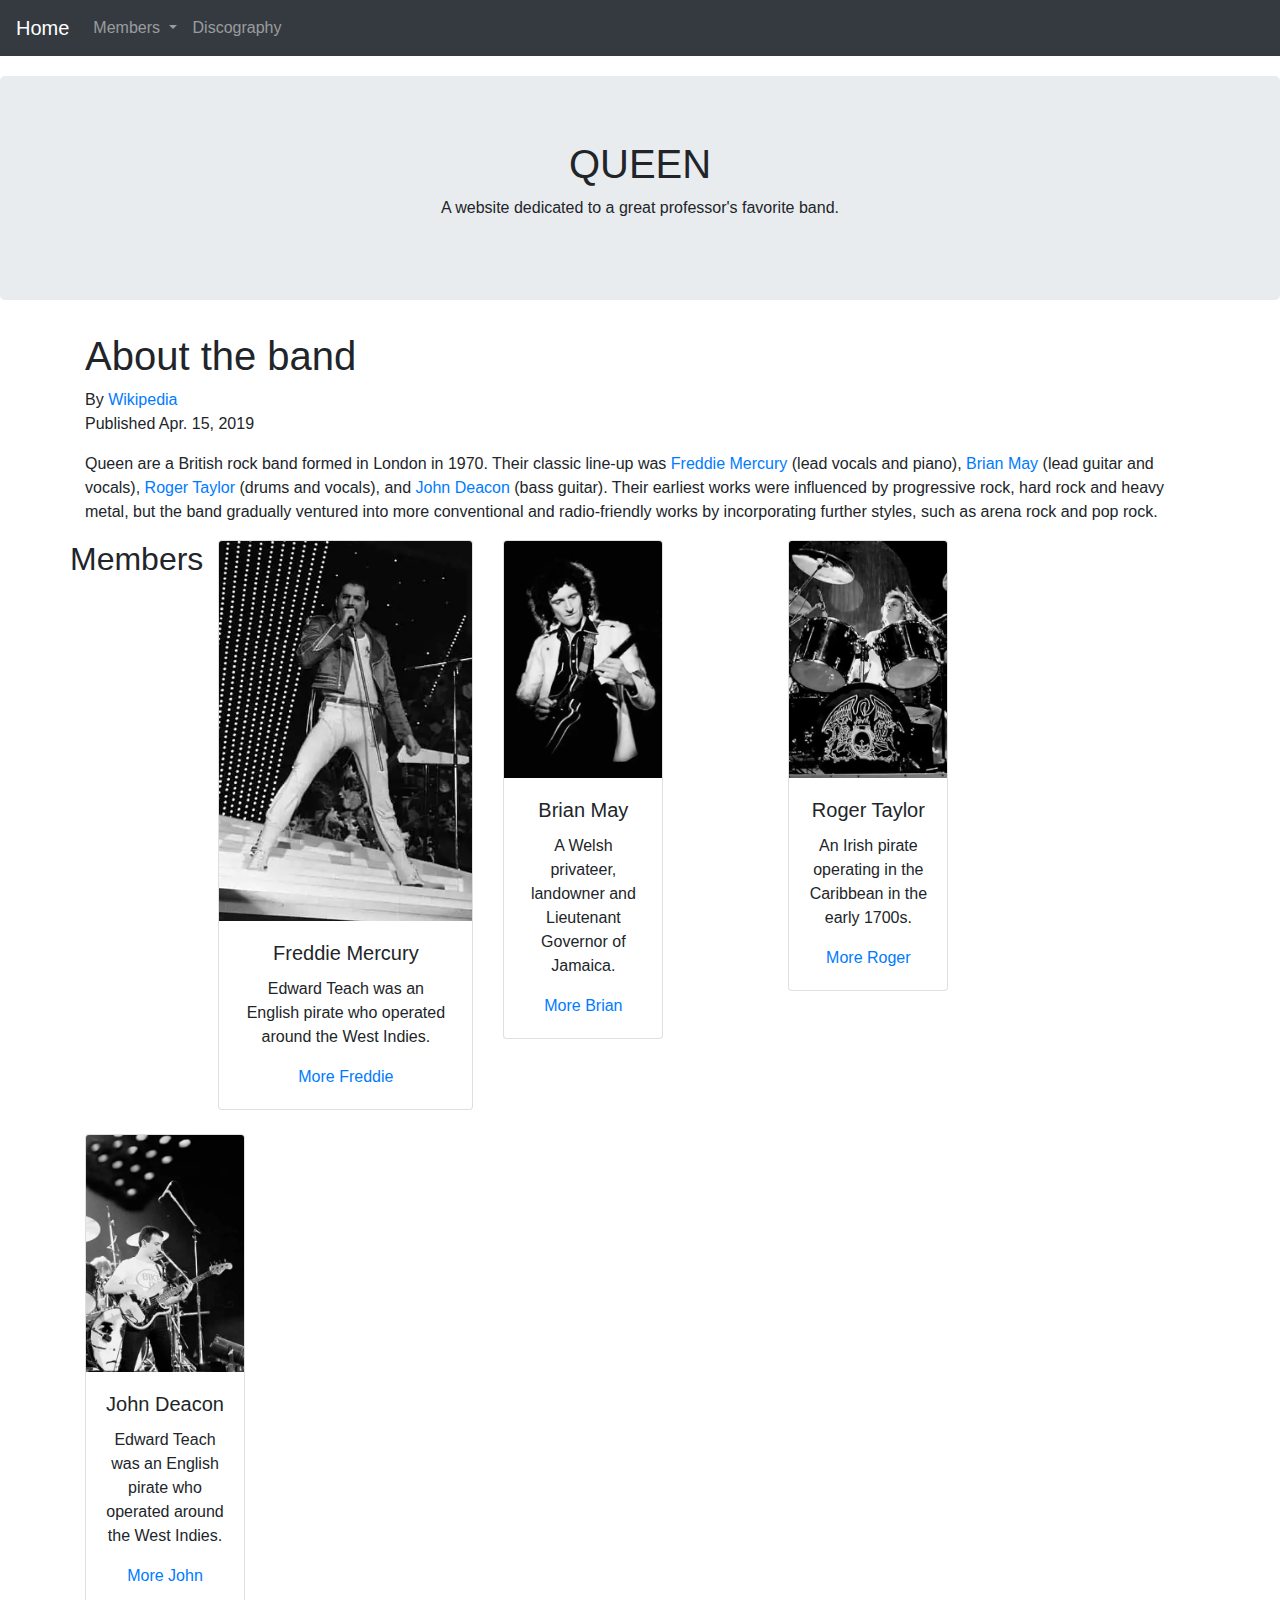
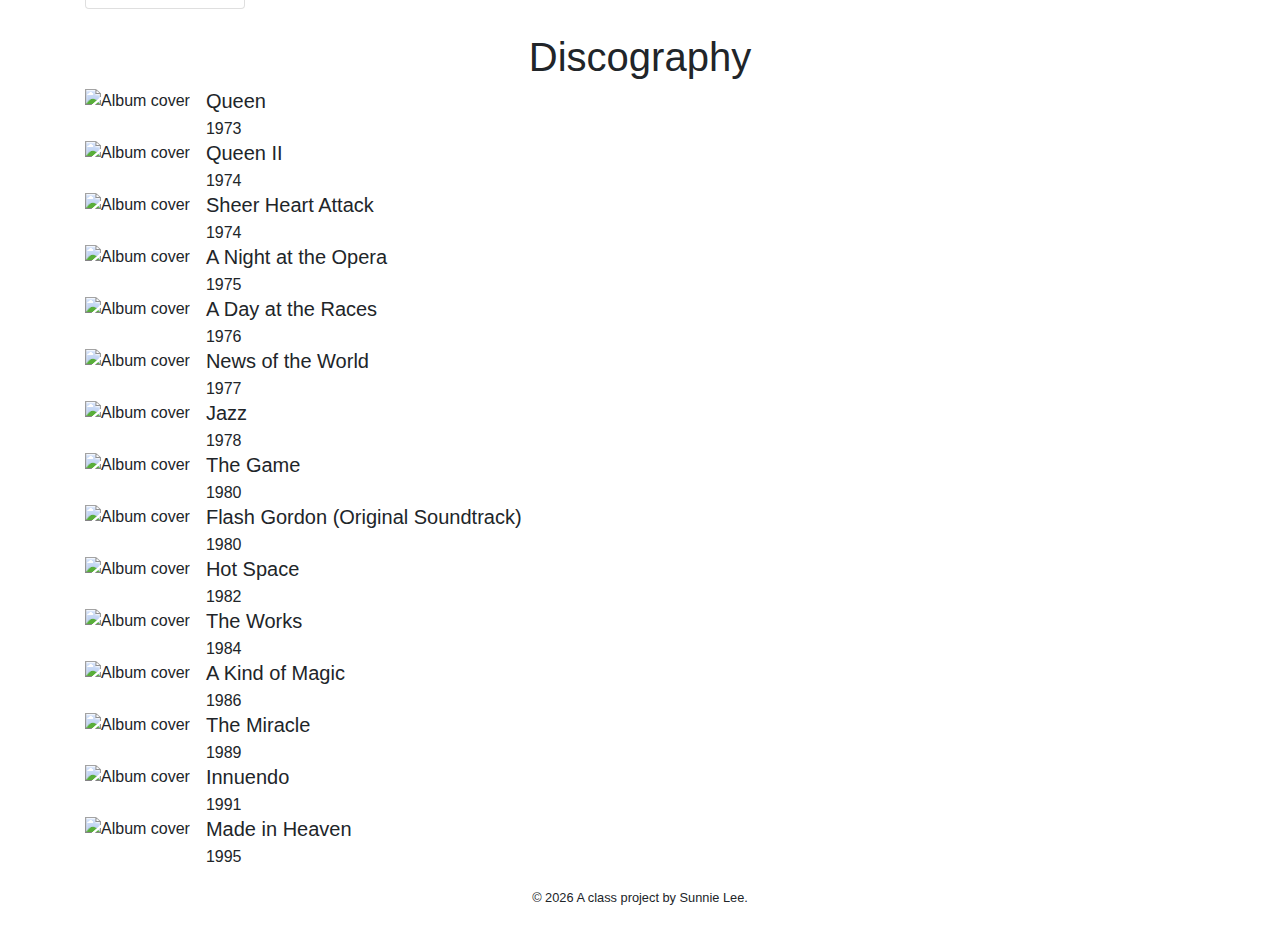
==== docs/index.html @ dfb7cab9 "in class april 30" ====
<!doctype html>
<html lang="en">
<!-- A Intro to Coding for Journalists class project -->
<head>
  <title>Queen</title>
  <meta name="description" content="Default description">
  <meta charset="utf-8">
  <meta http-equiv="X-UA-Compatible" content="IE=edge" />
  <meta name="viewport" content="width=device-width, initial-scale=1, maximum-scale=1">
  <link rel="stylesheet" href="css/main.css">
</head>
<body>
  <nav class="navbar navbar-expand-lg navbar-dark bg-dark">
  <a class="navbar-brand" href="index.html">Home</a>
  <button class="navbar-toggler" type="button" data-toggle="collapse" data-target="#navbarNavDropdown" aria-controls="navbarNavDropdown" aria-expanded="false" aria-label="Toggle navigation">
    <span class="navbar-toggler-icon"></span>
  </button>
  <div class="collapse navbar-collapse" id="navbarNavDropdown">
    <ul class="navbar-nav">
      <li class="nav-item dropdown">
        <a class="nav-link dropdown-toggle" href="#" id="navbarDropdownMenuLink" role="button" data-toggle="dropdown" aria-haspopup="true" aria-expanded="false">
          Members
        </a>
        <div class="dropdown-menu" aria-labelledby="navbarDropdownMenuLink">
          <a class="dropdown-item" href="freddie-mercury.html">Freddie Mercury</a>
          <a class="dropdown-item" href="brian-may.html">Brian May</a>
          <a class="dropdown-item" href="roger-taylor.html">Roger Taylor</a>
          <a class="dropdown-item" href="john-deacon.html#">John Deacon</a>
        </div>
      </li>
      <li class="nav-item">
        <a class="nav-link" href="#">Discography</a>
      </li>
    </ul>
  </div>
</nav>

  
  <div class="jumbotron banner text-center">
  <h1>QUEEN</h1>
  <p>A website dedicated to a great professor's favorite band.</p> 
</div>

  

<div class="container">
  <div class="row">
    <div class="col">
      <h1>About the band</h1>
      <p class="author">By 
        <a href="https://en.wikipedia.org/wiki/Queen_(band)" target="_blank">Wikipedia</a> 
        <br> Published Apr. 15, 2019
      </p>
    </div>
  </div>
  <div class="row">
    <div class="col">
      <p>
        Queen are a British rock band formed in London in 1970. Their classic line-up was  <a href="https://en.wikipedia.org/wiki/Freddie_Mercury">Freddie Mercury</a> (lead vocals and piano), <a href="https://en.wikipedia.org/wiki/Brian_May">Brian May</a> (lead guitar and vocals), <a href="https://en.wikipedia.org/wiki/Roger_Taylor_(Queen_drummer)">Roger Taylor</a> (drums and vocals), and <a href="https://en.wikipedia.org/wiki/John_Deacon">John Deacon</a> (bass guitar). Their earliest works were influenced by progressive rock, hard rock and heavy metal, but the band gradually ventured into more conventional and radio-friendly works by incorporating further styles, such as arena rock and pop rock.
      </p>
    </div>
  </div>
</div>

<div class="container">
  <section>
    <div class="row">
      <h2>Members</h2>
      <div class="col-sm-12 col-lg-3">
        <div class="card mb-4" style="img-fluid">
          <img class="card-img-top" src="./img/members/freddie-mercury-bw.jpg" alt="Freddie Mercury">
          <div class="card-body text-center">
            <h5 class="card-title">Freddie Mercury</h5>
            <p class="card-text">Edward Teach was an English pirate who operated around the West Indies.</p>
            <a href="freddie-mercury.html" class="card-link">More Freddie</a>
          </div>
        </div>
      </div>
      <div class="col-sm-4 col-lg-3">
        <div class="card mb-4" style="max-width: 10rem; img-fluid">
          <img class="card-img-top" src="./img/members/brian-may-bw.jpg" alt="Brian May">
          <div class="card-body text-center">
            <h5 class="card-title">Brian May</h5>
            <p class="card-text">A Welsh privateer, landowner and Lieutenant Governor of Jamaica.</p>
            <a href="brian-may.html" class="card-link">More Brian</a>
          </div>
        </div>
      </div>
      <div class="col-sm-4 col-lg-3">
        <div class="card mb-4" style="max-width: 10rem; img-fluid">
          <img class="card-img-top" src="./img/members/roger-taylor-bw.jpg" alt="Roger Taylor">
          <div class="card-body text-center">
            <h5 class="card-title">Roger Taylor</h5>
            <p class="card-text">An Irish pirate operating in the Caribbean in the early 1700s.</p>
            <a href="roger-taylor.html" class="card-link">More Roger</a>
          </div>
        </div>
      </div>
      <div class="col-sm-4 col-lg-3">
        <div class="card mb-4" style="max-width: 10rem; img-fluid">
          <img class="card-img-top" src="./img/members/john-deacon-bw.jpg" alt="John Deacon">
          <div class="card-body text-center">
            <h5 class="card-title">John Deacon</h5>
            <p class="card-text">Edward Teach was an English pirate who operated around the West Indies.</p>
            <a href="john-deacon.html" class="card-link">More John</a>
          </div>
        </div>
      </div>
    </div>
  </section>
</div>

<div class="col text-center">
    <h1>Discography</h1>
  </div>
  <div class="container">
  <div class="row">
    <div class="col-sm-6">
      <ul class="list-unstyled" style="display:inline-block;vertical-align:middle;"> 
        
        <li class="media">
          <img class="mr-3" src="../img/discs/Queen_Queen.png" alt="Album cover">
          <div class="media-body">
            <h5 class="mt-0 mb-1">Queen</h5> 1973
          </div>
        </li>
        
        <li class="media">
          <img class="mr-3" src="../img/discs/Queen_Queen_II.jpg" alt="Album cover">
          <div class="media-body">
            <h5 class="mt-0 mb-1">Queen II</h5> 1974
          </div>
        </li>
        
        <li class="media">
          <img class="mr-3" src="../img/discs/Queen_Sheer_Heart_Attack.png" alt="Album cover">
          <div class="media-body">
            <h5 class="mt-0 mb-1">Sheer Heart Attack</h5> 1974
          </div>
        </li>
        
        <li class="media">
          <img class="mr-3" src="../img/discs/Queen_A_Night_At_The_Opera.png" alt="Album cover">
          <div class="media-body">
            <h5 class="mt-0 mb-1">A Night at the Opera</h5> 1975
          </div>
        </li>
        
        <li class="media">
          <img class="mr-3" src="../img/discs/Queen_A_Day_at_the_Races.jpg" alt="Album cover">
          <div class="media-body">
            <h5 class="mt-0 mb-1">A Day at the Races</h5> 1976
          </div>
        </li>
        
        <li class="media">
          <img class="mr-3" src="../img/discs/Queen_News_Of_The_World.png" alt="Album cover">
          <div class="media-body">
            <h5 class="mt-0 mb-1">News of the World</h5> 1977
          </div>
        </li>
        
        <li class="media">
          <img class="mr-3" src="../img/discs/Queen_Jazz.png" alt="Album cover">
          <div class="media-body">
            <h5 class="mt-0 mb-1">Jazz</h5> 1978
          </div>
        </li>
        
        <li class="media">
          <img class="mr-3" src="../img/discs/Queen_The_Game.png" alt="Album cover">
          <div class="media-body">
            <h5 class="mt-0 mb-1">The Game</h5> 1980
          </div>
        </li>
        
        <li class="media">
          <img class="mr-3" src="../img/discs/Queen_Flash_Gordon.png" alt="Album cover">
          <div class="media-body">
            <h5 class="mt-0 mb-1">Flash Gordon (Original Soundtrack)</h5> 1980
          </div>
        </li>
        
        <li class="media">
          <img class="mr-3" src="../img/discs/Queen_Hot_Space.png" alt="Album cover">
          <div class="media-body">
            <h5 class="mt-0 mb-1">Hot Space</h5> 1982
          </div>
        </li>
        
        <li class="media">
          <img class="mr-3" src="../img/discs/Queen_The_Works.png" alt="Album cover">
          <div class="media-body">
            <h5 class="mt-0 mb-1">The Works</h5> 1984
          </div>
        </li>
        
        <li class="media">
          <img class="mr-3" src="../img/discs/Queen_A_Kind_Of_Magic.png" alt="Album cover">
          <div class="media-body">
            <h5 class="mt-0 mb-1">A Kind of Magic</h5> 1986
          </div>
        </li>
        
        <li class="media">
          <img class="mr-3" src="../img/discs/Queen_The_Miracle.png" alt="Album cover">
          <div class="media-body">
            <h5 class="mt-0 mb-1">The Miracle</h5> 1989
          </div>
        </li>
        
        <li class="media">
          <img class="mr-3" src="../img/discs/Queen_Innuendo.png" alt="Album cover">
          <div class="media-body">
            <h5 class="mt-0 mb-1">Innuendo</h5> 1991
          </div>
        </li>
        
        <li class="media">
          <img class="mr-3" src="../img/discs/Queen_Made_in_Heaven.jpg" alt="Album cover">
          <div class="media-body">
            <h5 class="mt-0 mb-1">Made in Heaven</h5> 1995
          </div>
        </li>
        
      </ul>
    </div>
  </div>
</div>
</div>



  <p id="legal" class="center-block text-center">
  <small>&copy; <span class="copyright-year"></span>
  A class project by Sunnie Lee.
</p>


  <script src="js/jquery.js"></script>
  <script src="js/popper.js"></script>
  <script src="js/bootstrap.js"></script>
  <script src="js/scripts.js"></script>
</body>
</html>
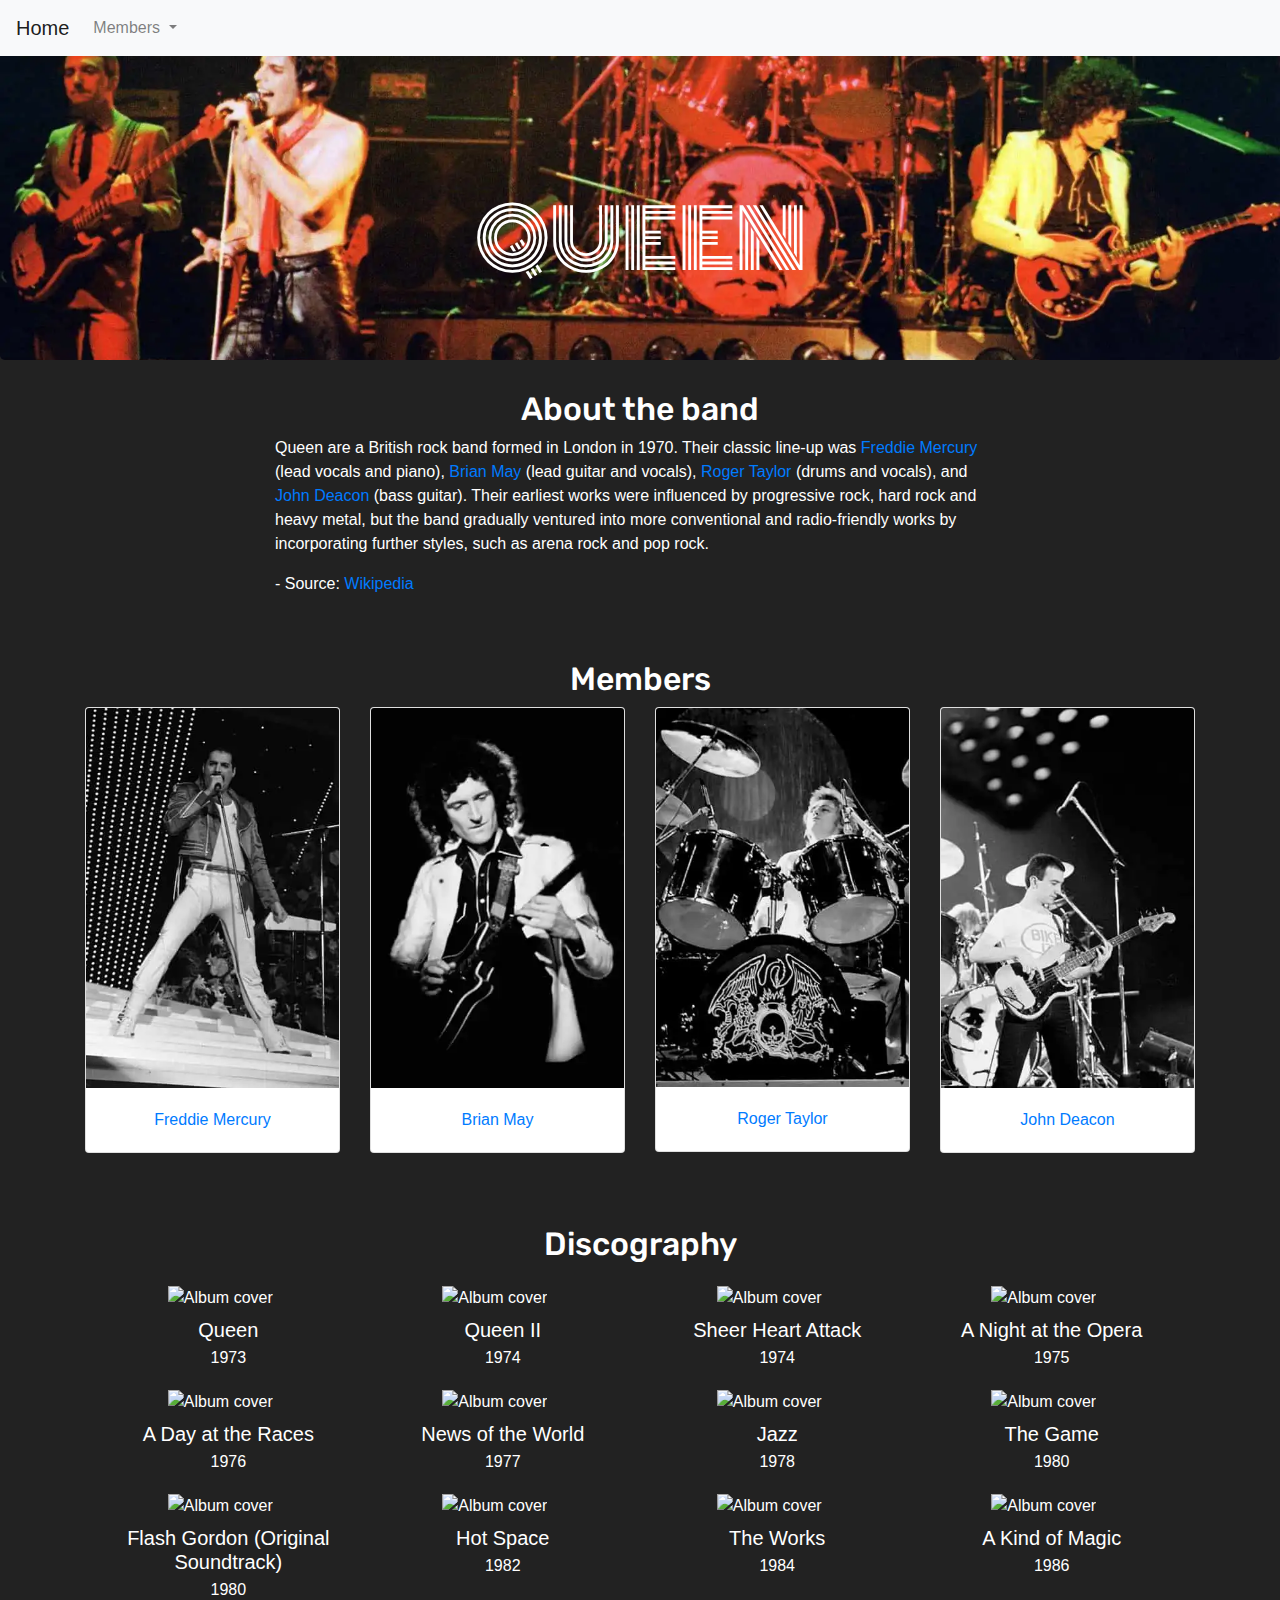
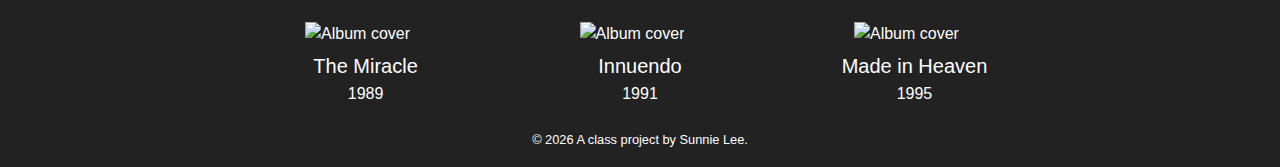
==== commit 40427160: "css check in" ====
--- a/docs/index.html
+++ b/docs/index.html
@@ -2,15 +2,16 @@
 <html lang="en">
 <!-- A Intro to Coding for Journalists class project -->
 <head>
-  <title>Queen</title>
+  <title>Queen | Queen</title>
   <meta name="description" content="Default description">
   <meta charset="utf-8">
   <meta http-equiv="X-UA-Compatible" content="IE=edge" />
   <meta name="viewport" content="width=device-width, initial-scale=1, maximum-scale=1">
   <link rel="stylesheet" href="css/main.css">
+  <link href="https://fonts.googleapis.com/css?family=Monoton|Rubik:900" rel="stylesheet">
 </head>
 <body>
-  <nav class="navbar navbar-expand-lg navbar-dark bg-dark">
+  <nav class="navbar fixed-top navbar-expand-lg navbar-light bg-light">
   <a class="navbar-brand" href="index.html">Home</a>
   <button class="navbar-toggler" type="button" data-toggle="collapse" data-target="#navbarNavDropdown" aria-controls="navbarNavDropdown" aria-expanded="false" aria-label="Toggle navigation">
     <span class="navbar-toggler-icon"></span>
@@ -28,195 +29,204 @@
           <a class="dropdown-item" href="john-deacon.html#">John Deacon</a>
         </div>
       </li>
-      <li class="nav-item">
-        <a class="nav-link" href="#">Discography</a>
-      </li>
     </ul>
   </div>
 </nav>
 
   
   <div class="jumbotron banner text-center">
-  <h1>QUEEN</h1>
-  <p>A website dedicated to a great professor's favorite band.</p> 
-</div>
+  <h1 class="display">QUEEN</h1>
+</div>
+
 
   
 
 <div class="container">
   <div class="row">
     <div class="col">
-      <h1>About the band</h1>
-      <p class="author">By 
-        <a href="https://en.wikipedia.org/wiki/Queen_(band)" target="_blank">Wikipedia</a> 
-        <br> Published Apr. 15, 2019
-      </p>
-    </div>
-  </div>
-  <div class="row">
-    <div class="col">
+      <h1 class=display1>About the band</h1>
+      
+    </div>
+  </div>
+  <div class="row">
+    <div class="col col-sm-10 offset-sm-1 col-md-10 offset-md-1 col-lg-8 offset-lg-2">
       <p>
         Queen are a British rock band formed in London in 1970. Their classic line-up was  <a href="https://en.wikipedia.org/wiki/Freddie_Mercury">Freddie Mercury</a> (lead vocals and piano), <a href="https://en.wikipedia.org/wiki/Brian_May">Brian May</a> (lead guitar and vocals), <a href="https://en.wikipedia.org/wiki/Roger_Taylor_(Queen_drummer)">Roger Taylor</a> (drums and vocals), and <a href="https://en.wikipedia.org/wiki/John_Deacon">John Deacon</a> (bass guitar). Their earliest works were influenced by progressive rock, hard rock and heavy metal, but the band gradually ventured into more conventional and radio-friendly works by incorporating further styles, such as arena rock and pop rock.
       </p>
-    </div>
-  </div>
-</div>
-
+      <p>- Source: <a href=https://en.wikipedia.org/wiki/Queen_(band)>Wikipedia</a></p>
+    </div>
+  </div>
+</div>
+<br>
+<br>
 <div class="container">
-  <section>
-    <div class="row">
-      <h2>Members</h2>
-      <div class="col-sm-12 col-lg-3">
-        <div class="card mb-4" style="img-fluid">
-          <img class="card-img-top" src="./img/members/freddie-mercury-bw.jpg" alt="Freddie Mercury">
-          <div class="card-body text-center">
-            <h5 class="card-title">Freddie Mercury</h5>
-            <p class="card-text">Edward Teach was an English pirate who operated around the West Indies.</p>
-            <a href="freddie-mercury.html" class="card-link">More Freddie</a>
-          </div>
-        </div>
-      </div>
-      <div class="col-sm-4 col-lg-3">
-        <div class="card mb-4" style="max-width: 10rem; img-fluid">
-          <img class="card-img-top" src="./img/members/brian-may-bw.jpg" alt="Brian May">
-          <div class="card-body text-center">
-            <h5 class="card-title">Brian May</h5>
-            <p class="card-text">A Welsh privateer, landowner and Lieutenant Governor of Jamaica.</p>
-            <a href="brian-may.html" class="card-link">More Brian</a>
-          </div>
-        </div>
-      </div>
-      <div class="col-sm-4 col-lg-3">
-        <div class="card mb-4" style="max-width: 10rem; img-fluid">
-          <img class="card-img-top" src="./img/members/roger-taylor-bw.jpg" alt="Roger Taylor">
-          <div class="card-body text-center">
-            <h5 class="card-title">Roger Taylor</h5>
-            <p class="card-text">An Irish pirate operating in the Caribbean in the early 1700s.</p>
-            <a href="roger-taylor.html" class="card-link">More Roger</a>
-          </div>
-        </div>
-      </div>
-      <div class="col-sm-4 col-lg-3">
-        <div class="card mb-4" style="max-width: 10rem; img-fluid">
-          <img class="card-img-top" src="./img/members/john-deacon-bw.jpg" alt="John Deacon">
-          <div class="card-body text-center">
-            <h5 class="card-title">John Deacon</h5>
-            <p class="card-text">Edward Teach was an English pirate who operated around the West Indies.</p>
-            <a href="john-deacon.html" class="card-link">More John</a>
-          </div>
-        </div>
-      </div>
-    </div>
-  </section>
-</div>
-
-<div class="col text-center">
-    <h1>Discography</h1>
-  </div>
-  <div class="container">
-  <div class="row">
-    <div class="col-sm-6">
-      <ul class="list-unstyled" style="display:inline-block;vertical-align:middle;"> 
-        
-        <li class="media">
+  <div class="row">
+    <div class="col">
+        <h1 class=display2>Members</h1>
+      </div>
+      <div class="container">
+  <div class="row">
+  
+    
+      <div class="col col-12 col-sm-12 col-md-6 col-lg-3 col-xl-3">
+    
+        <div class="card mb-4">
+          <img class="card-img-top img-fluid" src="./img/members/freddie-mercury-bw.jpg" alt="Freddie Mercury">
+          <div class="card-body text-center">
+            <a href="freddie-mercury.html" class="card-link">Freddie Mercury</a>
+          </div>
+        </div>
+      </div>
+  
+    
+      <div class="col col-12 col-sm-4 col-md-6 col-lg-3 col-xl-3">
+    
+        <div class="card mb-4">
+          <img class="card-img-top img-fluid" src="./img/members/brian-may-bw.jpg" alt="Brian May">
+          <div class="card-body text-center">
+            <a href="brian-may.html" class="card-link">Brian May</a>
+          </div>
+        </div>
+      </div>
+  
+    
+      <div class="col col-12 col-sm-4 col-md-6 col-lg-3 col-xl-3">
+    
+        <div class="card mb-4">
+          <img class="card-img-top img-fluid" src="./img/members/roger-taylor-bw.jpg" alt="Roger Taylor">
+          <div class="card-body text-center">
+            <a href="roger-taylor.html" class="card-link">Roger Taylor</a>
+          </div>
+        </div>
+      </div>
+  
+    
+      <div class="col col-12 col-sm-4 col-md-6 col-lg-3 col-xl-3">
+    
+        <div class="card mb-4">
+          <img class="card-img-top img-fluid" src="./img/members/john-deacon-bw.jpg" alt="John Deacon">
+          <div class="card-body text-center">
+            <a href="john-deacon.html" class="card-link">John Deacon</a>
+          </div>
+        </div>
+      </div>
+  
+  </div>
+</div>
+    </div>
+  </div>
+</div>
+<br>
+<br>
+<div class="container">
+  <div class="row">
+    <div class="col">
+        <h1 class=display3>Discography</h1>
+      </div>
+      <div class="container">
+  <div class="row">
+    <div class="col">
+      <ul class="list-unstyled"> 
+        
+        <li class="media media-top">
           <img class="mr-3" src="../img/discs/Queen_Queen.png" alt="Album cover">
           <div class="media-body">
             <h5 class="mt-0 mb-1">Queen</h5> 1973
           </div>
         </li>
         
-        <li class="media">
+        <li class="media media-top">
           <img class="mr-3" src="../img/discs/Queen_Queen_II.jpg" alt="Album cover">
           <div class="media-body">
             <h5 class="mt-0 mb-1">Queen II</h5> 1974
           </div>
         </li>
         
-        <li class="media">
+        <li class="media media-top">
           <img class="mr-3" src="../img/discs/Queen_Sheer_Heart_Attack.png" alt="Album cover">
           <div class="media-body">
             <h5 class="mt-0 mb-1">Sheer Heart Attack</h5> 1974
           </div>
         </li>
         
-        <li class="media">
+        <li class="media media-top">
           <img class="mr-3" src="../img/discs/Queen_A_Night_At_The_Opera.png" alt="Album cover">
           <div class="media-body">
             <h5 class="mt-0 mb-1">A Night at the Opera</h5> 1975
           </div>
         </li>
         
-        <li class="media">
+        <li class="media media-top">
           <img class="mr-3" src="../img/discs/Queen_A_Day_at_the_Races.jpg" alt="Album cover">
           <div class="media-body">
             <h5 class="mt-0 mb-1">A Day at the Races</h5> 1976
           </div>
         </li>
         
-        <li class="media">
+        <li class="media media-top">
           <img class="mr-3" src="../img/discs/Queen_News_Of_The_World.png" alt="Album cover">
           <div class="media-body">
             <h5 class="mt-0 mb-1">News of the World</h5> 1977
           </div>
         </li>
         
-        <li class="media">
+        <li class="media media-top">
           <img class="mr-3" src="../img/discs/Queen_Jazz.png" alt="Album cover">
           <div class="media-body">
             <h5 class="mt-0 mb-1">Jazz</h5> 1978
           </div>
         </li>
         
-        <li class="media">
+        <li class="media media-top">
           <img class="mr-3" src="../img/discs/Queen_The_Game.png" alt="Album cover">
           <div class="media-body">
             <h5 class="mt-0 mb-1">The Game</h5> 1980
           </div>
         </li>
         
-        <li class="media">
+        <li class="media media-top">
           <img class="mr-3" src="../img/discs/Queen_Flash_Gordon.png" alt="Album cover">
           <div class="media-body">
             <h5 class="mt-0 mb-1">Flash Gordon (Original Soundtrack)</h5> 1980
           </div>
         </li>
         
-        <li class="media">
+        <li class="media media-top">
           <img class="mr-3" src="../img/discs/Queen_Hot_Space.png" alt="Album cover">
           <div class="media-body">
             <h5 class="mt-0 mb-1">Hot Space</h5> 1982
           </div>
         </li>
         
-        <li class="media">
+        <li class="media media-top">
           <img class="mr-3" src="../img/discs/Queen_The_Works.png" alt="Album cover">
           <div class="media-body">
             <h5 class="mt-0 mb-1">The Works</h5> 1984
           </div>
         </li>
         
-        <li class="media">
+        <li class="media media-top">
           <img class="mr-3" src="../img/discs/Queen_A_Kind_Of_Magic.png" alt="Album cover">
           <div class="media-body">
             <h5 class="mt-0 mb-1">A Kind of Magic</h5> 1986
           </div>
         </li>
         
-        <li class="media">
+        <li class="media media-top">
           <img class="mr-3" src="../img/discs/Queen_The_Miracle.png" alt="Album cover">
           <div class="media-body">
             <h5 class="mt-0 mb-1">The Miracle</h5> 1989
           </div>
         </li>
         
-        <li class="media">
+        <li class="media media-top">
           <img class="mr-3" src="../img/discs/Queen_Innuendo.png" alt="Album cover">
           <div class="media-body">
             <h5 class="mt-0 mb-1">Innuendo</h5> 1991
           </div>
         </li>
         
-        <li class="media">
+        <li class="media media-top">
           <img class="mr-3" src="../img/discs/Queen_Made_in_Heaven.jpg" alt="Album cover">
           <div class="media-body">
             <h5 class="mt-0 mb-1">Made in Heaven</h5> 1995
@@ -227,6 +237,9 @@
     </div>
   </div>
 </div>
+
+    </div>
+  </div>
 </div>
 
 
--- a/docs/css/main.css
+++ b/docs/css/main.css
@@ -3,5 +3,5 @@
  * Copyright 2011-2019 The Bootstrap Authors
  * Copyright 2011-2019 Twitter, Inc.
  * Licensed under MIT (https://github.com/twbs/bootstrap/blob/master/LICENSE)
- */:root{--blue:#007bff;--indigo:#6610f2;--purple:#6f42c1;--pink:#e83e8c;--red:#dc3545;--orange:#fd7e14;--yellow:#ffc107;--green:#28a745;--teal:#20c997;--cyan:#17a2b8;--white:#fff;--gray:#6c757d;--gray-dark:#343a40;--primary:#007bff;--secondary:#6c757d;--success:#28a745;--info:#17a2b8;--warning:#ffc107;--danger:#dc3545;--light:#f8f9fa;--dark:#343a40;--breakpoint-xs:0;--breakpoint-sm:576px;--breakpoint-md:768px;--breakpoint-lg:992px;--breakpoint-xl:1200px;--font-family-sans-serif:-apple-system,BlinkMacSystemFont,"Segoe UI",Roboto,"Helvetica Neue",Arial,"Noto Sans",sans-serif,"Apple Color Emoji","Segoe UI Emoji","Segoe UI Symbol","Noto Color Emoji";--font-family-monospace:SFMono-Regular,Menlo,Monaco,Consolas,"Liberation Mono","Courier New",monospace}*,:after,:before{box-sizing:border-box}html{font-family:sans-serif;line-height:1.15;-webkit-text-size-adjust:100%;-webkit-tap-highlight-color:rgba(0,0,0,0)}article,aside,figcaption,figure,footer,header,hgroup,main,nav,section{display:block}body{margin:0;font-family:-apple-system,BlinkMacSystemFont,Segoe UI,Roboto,Helvetica Neue,Arial,Noto Sans,sans-serif;font-size:1rem;font-weight:400;line-height:1.5;color:#212529;text-align:left;background-color:#fff}[tabindex="-1"]:focus{outline:0!important}hr{box-sizing:content-box;height:0;overflow:visible}h1,h2,h3,h4,h5,h6{margin-top:0;margin-bottom:.5rem}p{margin-top:0;margin-bottom:1rem}abbr[data-original-title],abbr[title]{text-decoration:underline;-webkit-text-decoration:underline dotted;-moz-text-decoration:underline dotted;text-decoration:underline dotted;cursor:help;border-bottom:0;text-decoration-skip-ink:none}address{font-style:normal;line-height:inherit}address,dl,ol,ul{margin-bottom:1rem}dl,ol,ul{margin-top:0}ol ol,ol ul,ul ol,ul ul{margin-bottom:0}dt{font-weight:700}dd{margin-bottom:.5rem;margin-left:0}blockquote{margin:0 0 1rem}b,strong{font-weight:bolder}small{font-size:80%}sub,sup{position:relative;font-size:75%;line-height:0;vertical-align:baseline}sub{bottom:-.25em}sup{top:-.5em}a{color:#007bff;text-decoration:none;background-color:transparent}a:hover{color:#0056b3;text-decoration:underline}a:not([href]):not([tabindex]),a:not([href]):not([tabindex]):focus,a:not([href]):not([tabindex]):hover{color:inherit;text-decoration:none}a:not([href]):not([tabindex]):focus{outline:0}code,kbd,pre,samp{font-family:SFMono-Regular,Menlo,Monaco,Consolas,Liberation Mono,Courier New,monospace;font-size:1em}pre{margin-top:0;margin-bottom:1rem;overflow:auto}figure{margin:0 0 1rem}img{border-style:none}img,svg{vertical-align:middle}svg{overflow:hidden}table{border-collapse:collapse}caption{padding-top:.75rem;padding-bottom:.75rem;color:#6c757d;text-align:left;caption-side:bottom}th{text-align:inherit}label{display:inline-block;margin-bottom:.5rem}button{border-radius:0}button:focus{outline:1px dotted;outline:5px auto -webkit-focus-ring-color}button,input,optgroup,select,textarea{margin:0;font-family:inherit;font-size:inherit;line-height:inherit}button,input{overflow:visible}button,select{text-transform:none}select{word-wrap:normal}[type=button],[type=reset],[type=submit],button{-webkit-appearance:button}[type=button]:not(:disabled),[type=reset]:not(:disabled),[type=submit]:not(:disabled),button:not(:disabled){cursor:pointer}[type=button]::-moz-focus-inner,[type=reset]::-moz-focus-inner,[type=submit]::-moz-focus-inner,button::-moz-focus-inner{padding:0;border-style:none}input[type=checkbox],input[type=radio]{box-sizing:border-box;padding:0}input[type=date],input[type=datetime-local],input[type=month],input[type=time]{-webkit-appearance:listbox}textarea{overflow:auto;resize:vertical}fieldset{min-width:0;padding:0;margin:0;border:0}legend{display:block;width:100%;max-width:100%;padding:0;margin-bottom:.5rem;font-size:1.5rem;line-height:inherit;color:inherit;white-space:normal}progress{vertical-align:baseline}[type=number]::-webkit-inner-spin-button,[type=number]::-webkit-outer-spin-button{height:auto}[type=search]{outline-offset:-2px;-webkit-appearance:none}[type=search]::-webkit-search-decoration{-webkit-appearance:none}::-webkit-file-upload-button{font:inherit;-webkit-appearance:button}output{display:inline-block}summary{display:list-item;cursor:pointer}template{display:none}[hidden]{display:none!important}.h1,.h2,.h3,.h4,.h5,.h6,h1,h2,h3,h4,h5,h6{margin-bottom:.5rem;font-weight:500;line-height:1.2}.h1,h1{font-size:2.5rem}.h2,h2{font-size:2rem}.h3,h3{font-size:1.75rem}.h4,h4{font-size:1.5rem}.h5,h5{font-size:1.25rem}.h6,h6{font-size:1rem}.lead{font-size:1.25rem;font-weight:300}.display-1{font-size:6rem}.display-1,.display-2{font-weight:300;line-height:1.2}.display-2{font-size:5.5rem}.display-3{font-size:4.5rem}.display-3,.display-4{font-weight:300;line-height:1.2}.display-4{font-size:3.5rem}hr{margin-top:1rem;margin-bottom:1rem;border:0;border-top:1px solid rgba(0,0,0,.1)}.small,small{font-size:80%;font-weight:400}.mark,mark{padding:.2em;background-color:#fcf8e3}.list-inline,.list-unstyled{padding-left:0;list-style:none}.list-inline-item{display:inline-block}.list-inline-item:not(:last-child){margin-right:.5rem}.initialism{font-size:90%;text-transform:uppercase}.blockquote{margin-bottom:1rem;font-size:1.25rem}.blockquote-footer{display:block;font-size:80%;color:#6c757d}.blockquote-footer:before{content:"\2014\00A0"}.img-fluid,.img-thumbnail{max-width:100%;height:auto}.img-thumbnail{padding:.25rem;background-color:#fff;border:1px solid #dee2e6;border-radius:.25rem}.figure{display:inline-block}.figure-img{margin-bottom:.5rem;line-height:1}.figure-caption{font-size:90%;color:#6c757d}code{font-size:87.5%;color:#e83e8c;word-break:break-word}a>code{color:inherit}kbd{padding:.2rem .4rem;font-size:87.5%;color:#fff;background-color:#212529;border-radius:.2rem}kbd kbd{padding:0;font-size:100%;font-weight:700}pre{display:block;font-size:87.5%;color:#212529}pre code{font-size:inherit;color:inherit;word-break:normal}.pre-scrollable{max-height:340px;overflow-y:scroll}.container{width:100%;padding-right:15px;padding-left:15px;margin-right:auto;margin-left:auto}@media (min-width:576px){.container{max-width:540px}}@media (min-width:768px){.container{max-width:720px}}@media (min-width:992px){.container{max-width:960px}}@media (min-width:1200px){.container{max-width:1140px}}.container-fluid{width:100%;padding-right:15px;padding-left:15px;margin-right:auto;margin-left:auto}.row{display:-ms-flexbox;display:flex;-ms-flex-wrap:wrap;flex-wrap:wrap;margin-right:-15px;margin-left:-15px}.no-gutters{margin-right:0;margin-left:0}.no-gutters>.col,.no-gutters>[class*=col-]{padding-right:0;padding-left:0}.col,.col-1,.col-2,.col-3,.col-4,.col-5,.col-6,.col-7,.col-8,.col-9,.col-10,.col-11,.col-12,.col-auto,.col-lg,.col-lg-1,.col-lg-2,.col-lg-3,.col-lg-4,.col-lg-5,.col-lg-6,.col-lg-7,.col-lg-8,.col-lg-9,.col-lg-10,.col-lg-11,.col-lg-12,.col-lg-auto,.col-md,.col-md-1,.col-md-2,.col-md-3,.col-md-4,.col-md-5,.col-md-6,.col-md-7,.col-md-8,.col-md-9,.col-md-10,.col-md-11,.col-md-12,.col-md-auto,.col-sm,.col-sm-1,.col-sm-2,.col-sm-3,.col-sm-4,.col-sm-5,.col-sm-6,.col-sm-7,.col-sm-8,.col-sm-9,.col-sm-10,.col-sm-11,.col-sm-12,.col-sm-auto,.col-xl,.col-xl-1,.col-xl-2,.col-xl-3,.col-xl-4,.col-xl-5,.col-xl-6,.col-xl-7,.col-xl-8,.col-xl-9,.col-xl-10,.col-xl-11,.col-xl-12,.col-xl-auto{position:relative;width:100%;padding-right:15px;padding-left:15px}.col{-ms-flex-preferred-size:0;flex-basis:0;-ms-flex-positive:1;flex-grow:1;max-width:100%}.col-auto{-ms-flex:0 0 auto;flex:0 0 auto;width:auto;max-width:100%}.col-1{-ms-flex:0 0 8.33333%;flex:0 0 8.33333%;max-width:8.33333%}.col-2{-ms-flex:0 0 16.66667%;flex:0 0 16.66667%;max-width:16.66667%}.col-3{-ms-flex:0 0 25%;flex:0 0 25%;max-width:25%}.col-4{-ms-flex:0 0 33.33333%;flex:0 0 33.33333%;max-width:33.33333%}.col-5{-ms-flex:0 0 41.66667%;flex:0 0 41.66667%;max-width:41.66667%}.col-6{-ms-flex:0 0 50%;flex:0 0 50%;max-width:50%}.col-7{-ms-flex:0 0 58.33333%;flex:0 0 58.33333%;max-width:58.33333%}.col-8{-ms-flex:0 0 66.66667%;flex:0 0 66.66667%;max-width:66.66667%}.col-9{-ms-flex:0 0 75%;flex:0 0 75%;max-width:75%}.col-10{-ms-flex:0 0 83.33333%;flex:0 0 83.33333%;max-width:83.33333%}.col-11{-ms-flex:0 0 91.66667%;flex:0 0 91.66667%;max-width:91.66667%}.col-12{-ms-flex:0 0 100%;flex:0 0 100%;max-width:100%}.order-first{-ms-flex-order:-1;order:-1}.order-last{-ms-flex-order:13;order:13}.order-0{-ms-flex-order:0;order:0}.order-1{-ms-flex-order:1;order:1}.order-2{-ms-flex-order:2;order:2}.order-3{-ms-flex-order:3;order:3}.order-4{-ms-flex-order:4;order:4}.order-5{-ms-flex-order:5;order:5}.order-6{-ms-flex-order:6;order:6}.order-7{-ms-flex-order:7;order:7}.order-8{-ms-flex-order:8;order:8}.order-9{-ms-flex-order:9;order:9}.order-10{-ms-flex-order:10;order:10}.order-11{-ms-flex-order:11;order:11}.order-12{-ms-flex-order:12;order:12}.offset-1{margin-left:8.33333%}.offset-2{margin-left:16.66667%}.offset-3{margin-left:25%}.offset-4{margin-left:33.33333%}.offset-5{margin-left:41.66667%}.offset-6{margin-left:50%}.offset-7{margin-left:58.33333%}.offset-8{margin-left:66.66667%}.offset-9{margin-left:75%}.offset-10{margin-left:83.33333%}.offset-11{margin-left:91.66667%}@media (min-width:576px){.col-sm{-ms-flex-preferred-size:0;flex-basis:0;-ms-flex-positive:1;flex-grow:1;max-width:100%}.col-sm-auto{-ms-flex:0 0 auto;flex:0 0 auto;width:auto;max-width:100%}.col-sm-1{-ms-flex:0 0 8.33333%;flex:0 0 8.33333%;max-width:8.33333%}.col-sm-2{-ms-flex:0 0 16.66667%;flex:0 0 16.66667%;max-width:16.66667%}.col-sm-3{-ms-flex:0 0 25%;flex:0 0 25%;max-width:25%}.col-sm-4{-ms-flex:0 0 33.33333%;flex:0 0 33.33333%;max-width:33.33333%}.col-sm-5{-ms-flex:0 0 41.66667%;flex:0 0 41.66667%;max-width:41.66667%}.col-sm-6{-ms-flex:0 0 50%;flex:0 0 50%;max-width:50%}.col-sm-7{-ms-flex:0 0 58.33333%;flex:0 0 58.33333%;max-width:58.33333%}.col-sm-8{-ms-flex:0 0 66.66667%;flex:0 0 66.66667%;max-width:66.66667%}.col-sm-9{-ms-flex:0 0 75%;flex:0 0 75%;max-width:75%}.col-sm-10{-ms-flex:0 0 83.33333%;flex:0 0 83.33333%;max-width:83.33333%}.col-sm-11{-ms-flex:0 0 91.66667%;flex:0 0 91.66667%;max-width:91.66667%}.col-sm-12{-ms-flex:0 0 100%;flex:0 0 100%;max-width:100%}.order-sm-first{-ms-flex-order:-1;order:-1}.order-sm-last{-ms-flex-order:13;order:13}.order-sm-0{-ms-flex-order:0;order:0}.order-sm-1{-ms-flex-order:1;order:1}.order-sm-2{-ms-flex-order:2;order:2}.order-sm-3{-ms-flex-order:3;order:3}.order-sm-4{-ms-flex-order:4;order:4}.order-sm-5{-ms-flex-order:5;order:5}.order-sm-6{-ms-flex-order:6;order:6}.order-sm-7{-ms-flex-order:7;order:7}.order-sm-8{-ms-flex-order:8;order:8}.order-sm-9{-ms-flex-order:9;order:9}.order-sm-10{-ms-flex-order:10;order:10}.order-sm-11{-ms-flex-order:11;order:11}.order-sm-12{-ms-flex-order:12;order:12}.offset-sm-0{margin-left:0}.offset-sm-1{margin-left:8.33333%}.offset-sm-2{margin-left:16.66667%}.offset-sm-3{margin-left:25%}.offset-sm-4{margin-left:33.33333%}.offset-sm-5{margin-left:41.66667%}.offset-sm-6{margin-left:50%}.offset-sm-7{margin-left:58.33333%}.offset-sm-8{margin-left:66.66667%}.offset-sm-9{margin-left:75%}.offset-sm-10{margin-left:83.33333%}.offset-sm-11{margin-left:91.66667%}}@media (min-width:768px){.col-md{-ms-flex-preferred-size:0;flex-basis:0;-ms-flex-positive:1;flex-grow:1;max-width:100%}.col-md-auto{-ms-flex:0 0 auto;flex:0 0 auto;width:auto;max-width:100%}.col-md-1{-ms-flex:0 0 8.33333%;flex:0 0 8.33333%;max-width:8.33333%}.col-md-2{-ms-flex:0 0 16.66667%;flex:0 0 16.66667%;max-width:16.66667%}.col-md-3{-ms-flex:0 0 25%;flex:0 0 25%;max-width:25%}.col-md-4{-ms-flex:0 0 33.33333%;flex:0 0 33.33333%;max-width:33.33333%}.col-md-5{-ms-flex:0 0 41.66667%;flex:0 0 41.66667%;max-width:41.66667%}.col-md-6{-ms-flex:0 0 50%;flex:0 0 50%;max-width:50%}.col-md-7{-ms-flex:0 0 58.33333%;flex:0 0 58.33333%;max-width:58.33333%}.col-md-8{-ms-flex:0 0 66.66667%;flex:0 0 66.66667%;max-width:66.66667%}.col-md-9{-ms-flex:0 0 75%;flex:0 0 75%;max-width:75%}.col-md-10{-ms-flex:0 0 83.33333%;flex:0 0 83.33333%;max-width:83.33333%}.col-md-11{-ms-flex:0 0 91.66667%;flex:0 0 91.66667%;max-width:91.66667%}.col-md-12{-ms-flex:0 0 100%;flex:0 0 100%;max-width:100%}.order-md-first{-ms-flex-order:-1;order:-1}.order-md-last{-ms-flex-order:13;order:13}.order-md-0{-ms-flex-order:0;order:0}.order-md-1{-ms-flex-order:1;order:1}.order-md-2{-ms-flex-order:2;order:2}.order-md-3{-ms-flex-order:3;order:3}.order-md-4{-ms-flex-order:4;order:4}.order-md-5{-ms-flex-order:5;order:5}.order-md-6{-ms-flex-order:6;order:6}.order-md-7{-ms-flex-order:7;order:7}.order-md-8{-ms-flex-order:8;order:8}.order-md-9{-ms-flex-order:9;order:9}.order-md-10{-ms-flex-order:10;order:10}.order-md-11{-ms-flex-order:11;order:11}.order-md-12{-ms-flex-order:12;order:12}.offset-md-0{margin-left:0}.offset-md-1{margin-left:8.33333%}.offset-md-2{margin-left:16.66667%}.offset-md-3{margin-left:25%}.offset-md-4{margin-left:33.33333%}.offset-md-5{margin-left:41.66667%}.offset-md-6{margin-left:50%}.offset-md-7{margin-left:58.33333%}.offset-md-8{margin-left:66.66667%}.offset-md-9{margin-left:75%}.offset-md-10{margin-left:83.33333%}.offset-md-11{margin-left:91.66667%}}@media (min-width:992px){.col-lg{-ms-flex-preferred-size:0;flex-basis:0;-ms-flex-positive:1;flex-grow:1;max-width:100%}.col-lg-auto{-ms-flex:0 0 auto;flex:0 0 auto;width:auto;max-width:100%}.col-lg-1{-ms-flex:0 0 8.33333%;flex:0 0 8.33333%;max-width:8.33333%}.col-lg-2{-ms-flex:0 0 16.66667%;flex:0 0 16.66667%;max-width:16.66667%}.col-lg-3{-ms-flex:0 0 25%;flex:0 0 25%;max-width:25%}.col-lg-4{-ms-flex:0 0 33.33333%;flex:0 0 33.33333%;max-width:33.33333%}.col-lg-5{-ms-flex:0 0 41.66667%;flex:0 0 41.66667%;max-width:41.66667%}.col-lg-6{-ms-flex:0 0 50%;flex:0 0 50%;max-width:50%}.col-lg-7{-ms-flex:0 0 58.33333%;flex:0 0 58.33333%;max-width:58.33333%}.col-lg-8{-ms-flex:0 0 66.66667%;flex:0 0 66.66667%;max-width:66.66667%}.col-lg-9{-ms-flex:0 0 75%;flex:0 0 75%;max-width:75%}.col-lg-10{-ms-flex:0 0 83.33333%;flex:0 0 83.33333%;max-width:83.33333%}.col-lg-11{-ms-flex:0 0 91.66667%;flex:0 0 91.66667%;max-width:91.66667%}.col-lg-12{-ms-flex:0 0 100%;flex:0 0 100%;max-width:100%}.order-lg-first{-ms-flex-order:-1;order:-1}.order-lg-last{-ms-flex-order:13;order:13}.order-lg-0{-ms-flex-order:0;order:0}.order-lg-1{-ms-flex-order:1;order:1}.order-lg-2{-ms-flex-order:2;order:2}.order-lg-3{-ms-flex-order:3;order:3}.order-lg-4{-ms-flex-order:4;order:4}.order-lg-5{-ms-flex-order:5;order:5}.order-lg-6{-ms-flex-order:6;order:6}.order-lg-7{-ms-flex-order:7;order:7}.order-lg-8{-ms-flex-order:8;order:8}.order-lg-9{-ms-flex-order:9;order:9}.order-lg-10{-ms-flex-order:10;order:10}.order-lg-11{-ms-flex-order:11;order:11}.order-lg-12{-ms-flex-order:12;order:12}.offset-lg-0{margin-left:0}.offset-lg-1{margin-left:8.33333%}.offset-lg-2{margin-left:16.66667%}.offset-lg-3{margin-left:25%}.offset-lg-4{margin-left:33.33333%}.offset-lg-5{margin-left:41.66667%}.offset-lg-6{margin-left:50%}.offset-lg-7{margin-left:58.33333%}.offset-lg-8{margin-left:66.66667%}.offset-lg-9{margin-left:75%}.offset-lg-10{margin-left:83.33333%}.offset-lg-11{margin-left:91.66667%}}@media (min-width:1200px){.col-xl{-ms-flex-preferred-size:0;flex-basis:0;-ms-flex-positive:1;flex-grow:1;max-width:100%}.col-xl-auto{-ms-flex:0 0 auto;flex:0 0 auto;width:auto;max-width:100%}.col-xl-1{-ms-flex:0 0 8.33333%;flex:0 0 8.33333%;max-width:8.33333%}.col-xl-2{-ms-flex:0 0 16.66667%;flex:0 0 16.66667%;max-width:16.66667%}.col-xl-3{-ms-flex:0 0 25%;flex:0 0 25%;max-width:25%}.col-xl-4{-ms-flex:0 0 33.33333%;flex:0 0 33.33333%;max-width:33.33333%}.col-xl-5{-ms-flex:0 0 41.66667%;flex:0 0 41.66667%;max-width:41.66667%}.col-xl-6{-ms-flex:0 0 50%;flex:0 0 50%;max-width:50%}.col-xl-7{-ms-flex:0 0 58.33333%;flex:0 0 58.33333%;max-width:58.33333%}.col-xl-8{-ms-flex:0 0 66.66667%;flex:0 0 66.66667%;max-width:66.66667%}.col-xl-9{-ms-flex:0 0 75%;flex:0 0 75%;max-width:75%}.col-xl-10{-ms-flex:0 0 83.33333%;flex:0 0 83.33333%;max-width:83.33333%}.col-xl-11{-ms-flex:0 0 91.66667%;flex:0 0 91.66667%;max-width:91.66667%}.col-xl-12{-ms-flex:0 0 100%;flex:0 0 100%;max-width:100%}.order-xl-first{-ms-flex-order:-1;order:-1}.order-xl-last{-ms-flex-order:13;order:13}.order-xl-0{-ms-flex-order:0;order:0}.order-xl-1{-ms-flex-order:1;order:1}.order-xl-2{-ms-flex-order:2;order:2}.order-xl-3{-ms-flex-order:3;order:3}.order-xl-4{-ms-flex-order:4;order:4}.order-xl-5{-ms-flex-order:5;order:5}.order-xl-6{-ms-flex-order:6;order:6}.order-xl-7{-ms-flex-order:7;order:7}.order-xl-8{-ms-flex-order:8;order:8}.order-xl-9{-ms-flex-order:9;order:9}.order-xl-10{-ms-flex-order:10;order:10}.order-xl-11{-ms-flex-order:11;order:11}.order-xl-12{-ms-flex-order:12;order:12}.offset-xl-0{margin-left:0}.offset-xl-1{margin-left:8.33333%}.offset-xl-2{margin-left:16.66667%}.offset-xl-3{margin-left:25%}.offset-xl-4{margin-left:33.33333%}.offset-xl-5{margin-left:41.66667%}.offset-xl-6{margin-left:50%}.offset-xl-7{margin-left:58.33333%}.offset-xl-8{margin-left:66.66667%}.offset-xl-9{margin-left:75%}.offset-xl-10{margin-left:83.33333%}.offset-xl-11{margin-left:91.66667%}}.table{width:100%;margin-bottom:1rem;color:#212529}.table td,.table th{padding:.75rem;vertical-align:top;border-top:1px solid #dee2e6}.table thead th{vertical-align:bottom;border-bottom:2px solid #dee2e6}.table tbody+tbody{border-top:2px solid #dee2e6}.table-sm td,.table-sm th{padding:.3rem}.table-bordered,.table-bordered td,.table-bordered th{border:1px solid #dee2e6}.table-bordered thead td,.table-bordered thead th{border-bottom-width:2px}.table-borderless tbody+tbody,.table-borderless td,.table-borderless th,.table-borderless thead th{border:0}.table-striped tbody tr:nth-of-type(odd){background-color:rgba(0,0,0,.05)}.table-hover tbody tr:hover{color:#212529;background-color:rgba(0,0,0,.075)}.table-primary,.table-primary>td,.table-primary>th{background-color:#b8daff}.table-primary tbody+tbody,.table-primary td,.table-primary th,.table-primary thead th{border-color:#7abaff}.table-hover .table-primary:hover,.table-hover .table-primary:hover>td,.table-hover .table-primary:hover>th{background-color:#9fcdff}.table-secondary,.table-secondary>td,.table-secondary>th{background-color:#d6d8db}.table-secondary tbody+tbody,.table-secondary td,.table-secondary th,.table-secondary thead th{border-color:#b3b7bb}.table-hover .table-secondary:hover,.table-hover .table-secondary:hover>td,.table-hover .table-secondary:hover>th{background-color:#c8cbcf}.table-success,.table-success>td,.table-success>th{background-color:#c3e6cb}.table-success tbody+tbody,.table-success td,.table-success th,.table-success thead th{border-color:#8fd19e}.table-hover .table-success:hover,.table-hover .table-success:hover>td,.table-hover .table-success:hover>th{background-color:#b1dfbb}.table-info,.table-info>td,.table-info>th{background-color:#bee5eb}.table-info tbody+tbody,.table-info td,.table-info th,.table-info thead th{border-color:#86cfda}.table-hover .table-info:hover,.table-hover .table-info:hover>td,.table-hover .table-info:hover>th{background-color:#abdde5}.table-warning,.table-warning>td,.table-warning>th{background-color:#ffeeba}.table-warning tbody+tbody,.table-warning td,.table-warning th,.table-warning thead th{border-color:#ffdf7e}.table-hover .table-warning:hover,.table-hover .table-warning:hover>td,.table-hover .table-warning:hover>th{background-color:#ffe8a1}.table-danger,.table-danger>td,.table-danger>th{background-color:#f5c6cb}.table-danger tbody+tbody,.table-danger td,.table-danger th,.table-danger thead th{border-color:#ed969e}.table-hover .table-danger:hover,.table-hover .table-danger:hover>td,.table-hover .table-danger:hover>th{background-color:#f1b0b7}.table-light,.table-light>td,.table-light>th{background-color:#fdfdfe}.table-light tbody+tbody,.table-light td,.table-light th,.table-light thead th{border-color:#fbfcfc}.table-hover .table-light:hover,.table-hover .table-light:hover>td,.table-hover .table-light:hover>th{background-color:#ececf6}.table-dark,.table-dark>td,.table-dark>th{background-color:#c6c8ca}.table-dark tbody+tbody,.table-dark td,.table-dark th,.table-dark thead th{border-color:#95999c}.table-hover .table-dark:hover,.table-hover .table-dark:hover>td,.table-hover .table-dark:hover>th{background-color:#b9bbbe}.table-active,.table-active>td,.table-active>th,.table-hover .table-active:hover,.table-hover .table-active:hover>td,.table-hover .table-active:hover>th{background-color:rgba(0,0,0,.075)}.table .thead-dark th{color:#fff;background-color:#343a40;border-color:#454d55}.table .thead-light th{color:#495057;background-color:#e9ecef;border-color:#dee2e6}.table-dark{color:#fff;background-color:#343a40}.table-dark td,.table-dark th,.table-dark thead th{border-color:#454d55}.table-dark.table-bordered{border:0}.table-dark.table-striped tbody tr:nth-of-type(odd){background-color:hsla(0,0%,100%,.05)}.table-dark.table-hover tbody tr:hover{color:#fff;background-color:hsla(0,0%,100%,.075)}@media (max-width:575.98px){.table-responsive-sm{display:block;width:100%;overflow-x:auto;-webkit-overflow-scrolling:touch}.table-responsive-sm>.table-bordered{border:0}}@media (max-width:767.98px){.table-responsive-md{display:block;width:100%;overflow-x:auto;-webkit-overflow-scrolling:touch}.table-responsive-md>.table-bordered{border:0}}@media (max-width:991.98px){.table-responsive-lg{display:block;width:100%;overflow-x:auto;-webkit-overflow-scrolling:touch}.table-responsive-lg>.table-bordered{border:0}}@media (max-width:1199.98px){.table-responsive-xl{display:block;width:100%;overflow-x:auto;-webkit-overflow-scrolling:touch}.table-responsive-xl>.table-bordered{border:0}}.table-responsive{display:block;width:100%;overflow-x:auto;-webkit-overflow-scrolling:touch}.table-responsive>.table-bordered{border:0}.form-control{display:block;width:100%;height:calc(1.5em + .75rem + 2px);padding:.375rem .75rem;font-size:1rem;font-weight:400;line-height:1.5;color:#495057;background-color:#fff;background-clip:padding-box;border:1px solid #ced4da;border-radius:.25rem;transition:border-color .15s ease-in-out,box-shadow .15s ease-in-out}@media (prefers-reduced-motion:reduce){.form-control{transition:none}}.form-control::-ms-expand{background-color:transparent;border:0}.form-control:focus{color:#495057;background-color:#fff;border-color:#80bdff;outline:0;box-shadow:0 0 0 .2rem rgba(0,123,255,.25)}.form-control::-webkit-input-placeholder{color:#6c757d;opacity:1}.form-control::-moz-placeholder{color:#6c757d;opacity:1}.form-control:-ms-input-placeholder,.form-control::-ms-input-placeholder{color:#6c757d;opacity:1}.form-control::placeholder{color:#6c757d;opacity:1}.form-control:disabled,.form-control[readonly]{background-color:#e9ecef;opacity:1}select.form-control:focus::-ms-value{color:#495057;background-color:#fff}.form-control-file,.form-control-range{display:block;width:100%}.col-form-label{padding-top:calc(.375rem + 1px);padding-bottom:calc(.375rem + 1px);margin-bottom:0;font-size:inherit;line-height:1.5}.col-form-label-lg{padding-top:calc(.5rem + 1px);padding-bottom:calc(.5rem + 1px);font-size:1.25rem;line-height:1.5}.col-form-label-sm{padding-top:calc(.25rem + 1px);padding-bottom:calc(.25rem + 1px);font-size:.875rem;line-height:1.5}.form-control-plaintext{display:block;width:100%;padding-top:.375rem;padding-bottom:.375rem;margin-bottom:0;line-height:1.5;color:#212529;background-color:transparent;border:solid transparent;border-width:1px 0}.form-control-plaintext.form-control-lg,.form-control-plaintext.form-control-sm{padding-right:0;padding-left:0}.form-control-sm{height:calc(1.5em + .5rem + 2px);padding:.25rem .5rem;font-size:.875rem;line-height:1.5;border-radius:.2rem}.form-control-lg{height:calc(1.5em + 1rem + 2px);padding:.5rem 1rem;font-size:1.25rem;line-height:1.5;border-radius:.3rem}select.form-control[multiple],select.form-control[size],textarea.form-control{height:auto}.form-group{margin-bottom:1rem}.form-text{display:block;margin-top:.25rem}.form-row{display:-ms-flexbox;display:flex;-ms-flex-wrap:wrap;flex-wrap:wrap;margin-right:-5px;margin-left:-5px}.form-row>.col,.form-row>[class*=col-]{padding-right:5px;padding-left:5px}.form-check{position:relative;display:block;padding-left:1.25rem}.form-check-input{position:absolute;margin-top:.3rem;margin-left:-1.25rem}.form-check-input:disabled~.form-check-label{color:#6c757d}.form-check-label{margin-bottom:0}.form-check-inline{display:-ms-inline-flexbox;display:inline-flex;-ms-flex-align:center;align-items:center;padding-left:0;margin-right:.75rem}.form-check-inline .form-check-input{position:static;margin-top:0;margin-right:.3125rem;margin-left:0}.valid-feedback{display:none;width:100%;margin-top:.25rem;font-size:80%;color:#28a745}.valid-tooltip{position:absolute;top:100%;z-index:5;display:none;max-width:100%;padding:.25rem .5rem;margin-top:.1rem;font-size:.875rem;line-height:1.5;color:#fff;background-color:rgba(40,167,69,.9);border-radius:.25rem}.form-control.is-valid,.was-validated .form-control:valid{border-color:#28a745;padding-right:calc(1.5em + .75rem);background-image:url("data:image/svg+xml;charset=utf-8,%3Csvg xmlns='http://www.w3.org/2000/svg' viewBox='0 0 8 8'%3E%3Cpath fill='%2328a745' d='M2.3 6.73L.6 4.53c-.4-1.04.46-1.4 1.1-.8l1.1 1.4 3.4-3.8c.6-.63 1.6-.27 1.2.7l-4 4.6c-.43.5-.8.4-1.1.1z'/%3E%3C/svg%3E");background-repeat:no-repeat;background-position:100% calc(.375em + .1875rem);background-size:calc(.75em + .375rem) calc(.75em + .375rem)}.form-control.is-valid:focus,.was-validated .form-control:valid:focus{border-color:#28a745;box-shadow:0 0 0 .2rem rgba(40,167,69,.25)}.form-control.is-valid~.valid-feedback,.form-control.is-valid~.valid-tooltip,.was-validated .form-control:valid~.valid-feedback,.was-validated .form-control:valid~.valid-tooltip{display:block}.was-validated textarea.form-control:valid,textarea.form-control.is-valid{padding-right:calc(1.5em + .75rem);background-position:top calc(.375em + .1875rem) right calc(.375em + .1875rem)}.custom-select.is-valid,.was-validated .custom-select:valid{border-color:#28a745;padding-right:calc((1em + .75rem) * 3 / 4 + 1.75rem);background:url("data:image/svg+xml;charset=utf-8,%3Csvg xmlns='http://www.w3.org/2000/svg' viewBox='0 0 4 5'%3E%3Cpath fill='%23343a40' d='M2 0L0 2h4zm0 5L0 3h4z'/%3E%3C/svg%3E") no-repeat right .75rem center/8px 10px,url("data:image/svg+xml;charset=utf-8,%3Csvg xmlns='http://www.w3.org/2000/svg' viewBox='0 0 8 8'%3E%3Cpath fill='%2328a745' d='M2.3 6.73L.6 4.53c-.4-1.04.46-1.4 1.1-.8l1.1 1.4 3.4-3.8c.6-.63 1.6-.27 1.2.7l-4 4.6c-.43.5-.8.4-1.1.1z'/%3E%3C/svg%3E") #fff no-repeat center right 1.75rem/calc(.75em + .375rem) calc(.75em + .375rem)}.custom-select.is-valid:focus,.was-validated .custom-select:valid:focus{border-color:#28a745;box-shadow:0 0 0 .2rem rgba(40,167,69,.25)}.custom-select.is-valid~.valid-feedback,.custom-select.is-valid~.valid-tooltip,.form-control-file.is-valid~.valid-feedback,.form-control-file.is-valid~.valid-tooltip,.was-validated .custom-select:valid~.valid-feedback,.was-validated .custom-select:valid~.valid-tooltip,.was-validated .form-control-file:valid~.valid-feedback,.was-validated .form-control-file:valid~.valid-tooltip{display:block}.form-check-input.is-valid~.form-check-label,.was-validated .form-check-input:valid~.form-check-label{color:#28a745}.form-check-input.is-valid~.valid-feedback,.form-check-input.is-valid~.valid-tooltip,.was-validated .form-check-input:valid~.valid-feedback,.was-validated .form-check-input:valid~.valid-tooltip{display:block}.custom-control-input.is-valid~.custom-control-label,.was-validated .custom-control-input:valid~.custom-control-label{color:#28a745}.custom-control-input.is-valid~.custom-control-label:before,.was-validated .custom-control-input:valid~.custom-control-label:before{border-color:#28a745}.custom-control-input.is-valid~.valid-feedback,.custom-control-input.is-valid~.valid-tooltip,.was-validated .custom-control-input:valid~.valid-feedback,.was-validated .custom-control-input:valid~.valid-tooltip{display:block}.custom-control-input.is-valid:checked~.custom-control-label:before,.was-validated .custom-control-input:valid:checked~.custom-control-label:before{border-color:#34ce57;background-color:#34ce57}.custom-control-input.is-valid:focus~.custom-control-label:before,.was-validated .custom-control-input:valid:focus~.custom-control-label:before{box-shadow:0 0 0 .2rem rgba(40,167,69,.25)}.custom-control-input.is-valid:focus:not(:checked)~.custom-control-label:before,.custom-file-input.is-valid~.custom-file-label,.was-validated .custom-control-input:valid:focus:not(:checked)~.custom-control-label:before,.was-validated .custom-file-input:valid~.custom-file-label{border-color:#28a745}.custom-file-input.is-valid~.valid-feedback,.custom-file-input.is-valid~.valid-tooltip,.was-validated .custom-file-input:valid~.valid-feedback,.was-validated .custom-file-input:valid~.valid-tooltip{display:block}.custom-file-input.is-valid:focus~.custom-file-label,.was-validated .custom-file-input:valid:focus~.custom-file-label{border-color:#28a745;box-shadow:0 0 0 .2rem rgba(40,167,69,.25)}.invalid-feedback{display:none;width:100%;margin-top:.25rem;font-size:80%;color:#dc3545}.invalid-tooltip{position:absolute;top:100%;z-index:5;display:none;max-width:100%;padding:.25rem .5rem;margin-top:.1rem;font-size:.875rem;line-height:1.5;color:#fff;background-color:rgba(220,53,69,.9);border-radius:.25rem}.form-control.is-invalid,.was-validated .form-control:invalid{border-color:#dc3545;padding-right:calc(1.5em + .75rem);background-image:url("data:image/svg+xml;charset=utf-8,%3Csvg xmlns='http://www.w3.org/2000/svg' fill='%23dc3545' viewBox='-2 -2 7 7'%3E%3Cpath stroke='%23dc3545' d='M0 0l3 3m0-3L0 3'/%3E%3Ccircle r='.5'/%3E%3Ccircle cx='3' r='.5'/%3E%3Ccircle cy='3' r='.5'/%3E%3Ccircle cx='3' cy='3' r='.5'/%3E%3C/svg%3E");background-repeat:no-repeat;background-position:100% calc(.375em + .1875rem);background-size:calc(.75em + .375rem) calc(.75em + .375rem)}.form-control.is-invalid:focus,.was-validated .form-control:invalid:focus{border-color:#dc3545;box-shadow:0 0 0 .2rem rgba(220,53,69,.25)}.form-control.is-invalid~.invalid-feedback,.form-control.is-invalid~.invalid-tooltip,.was-validated .form-control:invalid~.invalid-feedback,.was-validated .form-control:invalid~.invalid-tooltip{display:block}.was-validated textarea.form-control:invalid,textarea.form-control.is-invalid{padding-right:calc(1.5em + .75rem);background-position:top calc(.375em + .1875rem) right calc(.375em + .1875rem)}.custom-select.is-invalid,.was-validated .custom-select:invalid{border-color:#dc3545;padding-right:calc((1em + .75rem) * 3 / 4 + 1.75rem);background:url("data:image/svg+xml;charset=utf-8,%3Csvg xmlns='http://www.w3.org/2000/svg' viewBox='0 0 4 5'%3E%3Cpath fill='%23343a40' d='M2 0L0 2h4zm0 5L0 3h4z'/%3E%3C/svg%3E") no-repeat right .75rem center/8px 10px,url("data:image/svg+xml;charset=utf-8,%3Csvg xmlns='http://www.w3.org/2000/svg' fill='%23dc3545' viewBox='-2 -2 7 7'%3E%3Cpath stroke='%23dc3545' d='M0 0l3 3m0-3L0 3'/%3E%3Ccircle r='.5'/%3E%3Ccircle cx='3' r='.5'/%3E%3Ccircle cy='3' r='.5'/%3E%3Ccircle cx='3' cy='3' r='.5'/%3E%3C/svg%3E") #fff no-repeat center right 1.75rem/calc(.75em + .375rem) calc(.75em + .375rem)}.custom-select.is-invalid:focus,.was-validated .custom-select:invalid:focus{border-color:#dc3545;box-shadow:0 0 0 .2rem rgba(220,53,69,.25)}.custom-select.is-invalid~.invalid-feedback,.custom-select.is-invalid~.invalid-tooltip,.form-control-file.is-invalid~.invalid-feedback,.form-control-file.is-invalid~.invalid-tooltip,.was-validated .custom-select:invalid~.invalid-feedback,.was-validated .custom-select:invalid~.invalid-tooltip,.was-validated .form-control-file:invalid~.invalid-feedback,.was-validated .form-control-file:invalid~.invalid-tooltip{display:block}.form-check-input.is-invalid~.form-check-label,.was-validated .form-check-input:invalid~.form-check-label{color:#dc3545}.form-check-input.is-invalid~.invalid-feedback,.form-check-input.is-invalid~.invalid-tooltip,.was-validated .form-check-input:invalid~.invalid-feedback,.was-validated .form-check-input:invalid~.invalid-tooltip{display:block}.custom-control-input.is-invalid~.custom-control-label,.was-validated .custom-control-input:invalid~.custom-control-label{color:#dc3545}.custom-control-input.is-invalid~.custom-control-label:before,.was-validated .custom-control-input:invalid~.custom-control-label:before{border-color:#dc3545}.custom-control-input.is-invalid~.invalid-feedback,.custom-control-input.is-invalid~.invalid-tooltip,.was-validated .custom-control-input:invalid~.invalid-feedback,.was-validated .custom-control-input:invalid~.invalid-tooltip{display:block}.custom-control-input.is-invalid:checked~.custom-control-label:before,.was-validated .custom-control-input:invalid:checked~.custom-control-label:before{border-color:#e4606d;background-color:#e4606d}.custom-control-input.is-invalid:focus~.custom-control-label:before,.was-validated .custom-control-input:invalid:focus~.custom-control-label:before{box-shadow:0 0 0 .2rem rgba(220,53,69,.25)}.custom-control-input.is-invalid:focus:not(:checked)~.custom-control-label:before,.custom-file-input.is-invalid~.custom-file-label,.was-validated .custom-control-input:invalid:focus:not(:checked)~.custom-control-label:before,.was-validated .custom-file-input:invalid~.custom-file-label{border-color:#dc3545}.custom-file-input.is-invalid~.invalid-feedback,.custom-file-input.is-invalid~.invalid-tooltip,.was-validated .custom-file-input:invalid~.invalid-feedback,.was-validated .custom-file-input:invalid~.invalid-tooltip{display:block}.custom-file-input.is-invalid:focus~.custom-file-label,.was-validated .custom-file-input:invalid:focus~.custom-file-label{border-color:#dc3545;box-shadow:0 0 0 .2rem rgba(220,53,69,.25)}.form-inline{display:-ms-flexbox;display:flex;-ms-flex-flow:row wrap;flex-flow:row wrap;-ms-flex-align:center;align-items:center}.form-inline .form-check{width:100%}@media (min-width:576px){.form-inline label{-ms-flex-align:center;-ms-flex-pack:center;justify-content:center}.form-inline .form-group,.form-inline label{display:-ms-flexbox;display:flex;align-items:center;margin-bottom:0}.form-inline .form-group{-ms-flex:0 0 auto;flex:0 0 auto;-ms-flex-flow:row wrap;flex-flow:row wrap;-ms-flex-align:center}.form-inline .form-control{display:inline-block;width:auto;vertical-align:middle}.form-inline .form-control-plaintext{display:inline-block}.form-inline .custom-select,.form-inline .input-group{width:auto}.form-inline .form-check{display:-ms-flexbox;display:flex;-ms-flex-align:center;align-items:center;-ms-flex-pack:center;justify-content:center;width:auto;padding-left:0}.form-inline .form-check-input{position:relative;-ms-flex-negative:0;flex-shrink:0;margin-top:0;margin-right:.25rem;margin-left:0}.form-inline .custom-control{-ms-flex-align:center;align-items:center;-ms-flex-pack:center;justify-content:center}.form-inline .custom-control-label{margin-bottom:0}}.btn{display:inline-block;font-weight:400;color:#212529;text-align:center;vertical-align:middle;-webkit-user-select:none;-moz-user-select:none;-ms-user-select:none;user-select:none;background-color:transparent;border:1px solid transparent;padding:.375rem .75rem;font-size:1rem;line-height:1.5;border-radius:.25rem;transition:color .15s ease-in-out,background-color .15s ease-in-out,border-color .15s ease-in-out,box-shadow .15s ease-in-out}@media (prefers-reduced-motion:reduce){.btn{transition:none}}.btn:hover{color:#212529;text-decoration:none}.btn.focus,.btn:focus{outline:0;box-shadow:0 0 0 .2rem rgba(0,123,255,.25)}.btn.disabled,.btn:disabled{opacity:.65}a.btn.disabled,fieldset:disabled a.btn{pointer-events:none}.btn-primary{color:#fff;background-color:#007bff;border-color:#007bff}.btn-primary:hover{color:#fff;background-color:#0069d9;border-color:#0062cc}.btn-primary.focus,.btn-primary:focus{box-shadow:0 0 0 .2rem rgba(38,143,255,.5)}.btn-primary.disabled,.btn-primary:disabled{color:#fff;background-color:#007bff;border-color:#007bff}.btn-primary:not(:disabled):not(.disabled).active,.btn-primary:not(:disabled):not(.disabled):active,.show>.btn-primary.dropdown-toggle{color:#fff;background-color:#0062cc;border-color:#005cbf}.btn-primary:not(:disabled):not(.disabled).active:focus,.btn-primary:not(:disabled):not(.disabled):active:focus,.show>.btn-primary.dropdown-toggle:focus{box-shadow:0 0 0 .2rem rgba(38,143,255,.5)}.btn-secondary{color:#fff;background-color:#6c757d;border-color:#6c757d}.btn-secondary:hover{color:#fff;background-color:#5a6268;border-color:#545b62}.btn-secondary.focus,.btn-secondary:focus{box-shadow:0 0 0 .2rem hsla(208,6%,54%,.5)}.btn-secondary.disabled,.btn-secondary:disabled{color:#fff;background-color:#6c757d;border-color:#6c757d}.btn-secondary:not(:disabled):not(.disabled).active,.btn-secondary:not(:disabled):not(.disabled):active,.show>.btn-secondary.dropdown-toggle{color:#fff;background-color:#545b62;border-color:#4e555b}.btn-secondary:not(:disabled):not(.disabled).active:focus,.btn-secondary:not(:disabled):not(.disabled):active:focus,.show>.btn-secondary.dropdown-toggle:focus{box-shadow:0 0 0 .2rem hsla(208,6%,54%,.5)}.btn-success{color:#fff;background-color:#28a745;border-color:#28a745}.btn-success:hover{color:#fff;background-color:#218838;border-color:#1e7e34}.btn-success.focus,.btn-success:focus{box-shadow:0 0 0 .2rem rgba(72,180,97,.5)}.btn-success.disabled,.btn-success:disabled{color:#fff;background-color:#28a745;border-color:#28a745}.btn-success:not(:disabled):not(.disabled).active,.btn-success:not(:disabled):not(.disabled):active,.show>.btn-success.dropdown-toggle{color:#fff;background-color:#1e7e34;border-color:#1c7430}.btn-success:not(:disabled):not(.disabled).active:focus,.btn-success:not(:disabled):not(.disabled):active:focus,.show>.btn-success.dropdown-toggle:focus{box-shadow:0 0 0 .2rem rgba(72,180,97,.5)}.btn-info{color:#fff;background-color:#17a2b8;border-color:#17a2b8}.btn-info:hover{color:#fff;background-color:#138496;border-color:#117a8b}.btn-info.focus,.btn-info:focus{box-shadow:0 0 0 .2rem rgba(58,176,195,.5)}.btn-info.disabled,.btn-info:disabled{color:#fff;background-color:#17a2b8;border-color:#17a2b8}.btn-info:not(:disabled):not(.disabled).active,.btn-info:not(:disabled):not(.disabled):active,.show>.btn-info.dropdown-toggle{color:#fff;background-color:#117a8b;border-color:#10707f}.btn-info:not(:disabled):not(.disabled).active:focus,.btn-info:not(:disabled):not(.disabled):active:focus,.show>.btn-info.dropdown-toggle:focus{box-shadow:0 0 0 .2rem rgba(58,176,195,.5)}.btn-warning{color:#212529;background-color:#ffc107;border-color:#ffc107}.btn-warning:hover{color:#212529;background-color:#e0a800;border-color:#d39e00}.btn-warning.focus,.btn-warning:focus{box-shadow:0 0 0 .2rem rgba(222,170,12,.5)}.btn-warning.disabled,.btn-warning:disabled{color:#212529;background-color:#ffc107;border-color:#ffc107}.btn-warning:not(:disabled):not(.disabled).active,.btn-warning:not(:disabled):not(.disabled):active,.show>.btn-warning.dropdown-toggle{color:#212529;background-color:#d39e00;border-color:#c69500}.btn-warning:not(:disabled):not(.disabled).active:focus,.btn-warning:not(:disabled):not(.disabled):active:focus,.show>.btn-warning.dropdown-toggle:focus{box-shadow:0 0 0 .2rem rgba(222,170,12,.5)}.btn-danger{color:#fff;background-color:#dc3545;border-color:#dc3545}.btn-danger:hover{color:#fff;background-color:#c82333;border-color:#bd2130}.btn-danger.focus,.btn-danger:focus{box-shadow:0 0 0 .2rem rgba(225,83,97,.5)}.btn-danger.disabled,.btn-danger:disabled{color:#fff;background-color:#dc3545;border-color:#dc3545}.btn-danger:not(:disabled):not(.disabled).active,.btn-danger:not(:disabled):not(.disabled):active,.show>.btn-danger.dropdown-toggle{color:#fff;background-color:#bd2130;border-color:#b21f2d}.btn-danger:not(:disabled):not(.disabled).active:focus,.btn-danger:not(:disabled):not(.disabled):active:focus,.show>.btn-danger.dropdown-toggle:focus{box-shadow:0 0 0 .2rem rgba(225,83,97,.5)}.btn-light{color:#212529;background-color:#f8f9fa;border-color:#f8f9fa}.btn-light:hover{color:#212529;background-color:#e2e6ea;border-color:#dae0e5}.btn-light.focus,.btn-light:focus{box-shadow:0 0 0 .2rem hsla(220,4%,85%,.5)}.btn-light.disabled,.btn-light:disabled{color:#212529;background-color:#f8f9fa;border-color:#f8f9fa}.btn-light:not(:disabled):not(.disabled).active,.btn-light:not(:disabled):not(.disabled):active,.show>.btn-light.dropdown-toggle{color:#212529;background-color:#dae0e5;border-color:#d3d9df}.btn-light:not(:disabled):not(.disabled).active:focus,.btn-light:not(:disabled):not(.disabled):active:focus,.show>.btn-light.dropdown-toggle:focus{box-shadow:0 0 0 .2rem hsla(220,4%,85%,.5)}.btn-dark{color:#fff;background-color:#343a40;border-color:#343a40}.btn-dark:hover{color:#fff;background-color:#23272b;border-color:#1d2124}.btn-dark.focus,.btn-dark:focus{box-shadow:0 0 0 .2rem rgba(82,88,93,.5)}.btn-dark.disabled,.btn-dark:disabled{color:#fff;background-color:#343a40;border-color:#343a40}.btn-dark:not(:disabled):not(.disabled).active,.btn-dark:not(:disabled):not(.disabled):active,.show>.btn-dark.dropdown-toggle{color:#fff;background-color:#1d2124;border-color:#171a1d}.btn-dark:not(:disabled):not(.disabled).active:focus,.btn-dark:not(:disabled):not(.disabled):active:focus,.show>.btn-dark.dropdown-toggle:focus{box-shadow:0 0 0 .2rem rgba(82,88,93,.5)}.btn-outline-primary{color:#007bff;border-color:#007bff}.btn-outline-primary:hover{color:#fff;background-color:#007bff;border-color:#007bff}.btn-outline-primary.focus,.btn-outline-primary:focus{box-shadow:0 0 0 .2rem rgba(0,123,255,.5)}.btn-outline-primary.disabled,.btn-outline-primary:disabled{color:#007bff;background-color:transparent}.btn-outline-primary:not(:disabled):not(.disabled).active,.btn-outline-primary:not(:disabled):not(.disabled):active,.show>.btn-outline-primary.dropdown-toggle{color:#fff;background-color:#007bff;border-color:#007bff}.btn-outline-primary:not(:disabled):not(.disabled).active:focus,.btn-outline-primary:not(:disabled):not(.disabled):active:focus,.show>.btn-outline-primary.dropdown-toggle:focus{box-shadow:0 0 0 .2rem rgba(0,123,255,.5)}.btn-outline-secondary{color:#6c757d;border-color:#6c757d}.btn-outline-secondary:hover{color:#fff;background-color:#6c757d;border-color:#6c757d}.btn-outline-secondary.focus,.btn-outline-secondary:focus{box-shadow:0 0 0 .2rem hsla(208,7%,46%,.5)}.btn-outline-secondary.disabled,.btn-outline-secondary:disabled{color:#6c757d;background-color:transparent}.btn-outline-secondary:not(:disabled):not(.disabled).active,.btn-outline-secondary:not(:disabled):not(.disabled):active,.show>.btn-outline-secondary.dropdown-toggle{color:#fff;background-color:#6c757d;border-color:#6c757d}.btn-outline-secondary:not(:disabled):not(.disabled).active:focus,.btn-outline-secondary:not(:disabled):not(.disabled):active:focus,.show>.btn-outline-secondary.dropdown-toggle:focus{box-shadow:0 0 0 .2rem hsla(208,7%,46%,.5)}.btn-outline-success{color:#28a745;border-color:#28a745}.btn-outline-success:hover{color:#fff;background-color:#28a745;border-color:#28a745}.btn-outline-success.focus,.btn-outline-success:focus{box-shadow:0 0 0 .2rem rgba(40,167,69,.5)}.btn-outline-success.disabled,.btn-outline-success:disabled{color:#28a745;background-color:transparent}.btn-outline-success:not(:disabled):not(.disabled).active,.btn-outline-success:not(:disabled):not(.disabled):active,.show>.btn-outline-success.dropdown-toggle{color:#fff;background-color:#28a745;border-color:#28a745}.btn-outline-success:not(:disabled):not(.disabled).active:focus,.btn-outline-success:not(:disabled):not(.disabled):active:focus,.show>.btn-outline-success.dropdown-toggle:focus{box-shadow:0 0 0 .2rem rgba(40,167,69,.5)}.btn-outline-info{color:#17a2b8;border-color:#17a2b8}.btn-outline-info:hover{color:#fff;background-color:#17a2b8;border-color:#17a2b8}.btn-outline-info.focus,.btn-outline-info:focus{box-shadow:0 0 0 .2rem rgba(23,162,184,.5)}.btn-outline-info.disabled,.btn-outline-info:disabled{color:#17a2b8;background-color:transparent}.btn-outline-info:not(:disabled):not(.disabled).active,.btn-outline-info:not(:disabled):not(.disabled):active,.show>.btn-outline-info.dropdown-toggle{color:#fff;background-color:#17a2b8;border-color:#17a2b8}.btn-outline-info:not(:disabled):not(.disabled).active:focus,.btn-outline-info:not(:disabled):not(.disabled):active:focus,.show>.btn-outline-info.dropdown-toggle:focus{box-shadow:0 0 0 .2rem rgba(23,162,184,.5)}.btn-outline-warning{color:#ffc107;border-color:#ffc107}.btn-outline-warning:hover{color:#212529;background-color:#ffc107;border-color:#ffc107}.btn-outline-warning.focus,.btn-outline-warning:focus{box-shadow:0 0 0 .2rem rgba(255,193,7,.5)}.btn-outline-warning.disabled,.btn-outline-warning:disabled{color:#ffc107;background-color:transparent}.btn-outline-warning:not(:disabled):not(.disabled).active,.btn-outline-warning:not(:disabled):not(.disabled):active,.show>.btn-outline-warning.dropdown-toggle{color:#212529;background-color:#ffc107;border-color:#ffc107}.btn-outline-warning:not(:disabled):not(.disabled).active:focus,.btn-outline-warning:not(:disabled):not(.disabled):active:focus,.show>.btn-outline-warning.dropdown-toggle:focus{box-shadow:0 0 0 .2rem rgba(255,193,7,.5)}.btn-outline-danger{color:#dc3545;border-color:#dc3545}.btn-outline-danger:hover{color:#fff;background-color:#dc3545;border-color:#dc3545}.btn-outline-danger.focus,.btn-outline-danger:focus{box-shadow:0 0 0 .2rem rgba(220,53,69,.5)}.btn-outline-danger.disabled,.btn-outline-danger:disabled{color:#dc3545;background-color:transparent}.btn-outline-danger:not(:disabled):not(.disabled).active,.btn-outline-danger:not(:disabled):not(.disabled):active,.show>.btn-outline-danger.dropdown-toggle{color:#fff;background-color:#dc3545;border-color:#dc3545}.btn-outline-danger:not(:disabled):not(.disabled).active:focus,.btn-outline-danger:not(:disabled):not(.disabled):active:focus,.show>.btn-outline-danger.dropdown-toggle:focus{box-shadow:0 0 0 .2rem rgba(220,53,69,.5)}.btn-outline-light{color:#f8f9fa;border-color:#f8f9fa}.btn-outline-light:hover{color:#212529;background-color:#f8f9fa;border-color:#f8f9fa}.btn-outline-light.focus,.btn-outline-light:focus{box-shadow:0 0 0 .2rem rgba(248,249,250,.5)}.btn-outline-light.disabled,.btn-outline-light:disabled{color:#f8f9fa;background-color:transparent}.btn-outline-light:not(:disabled):not(.disabled).active,.btn-outline-light:not(:disabled):not(.disabled):active,.show>.btn-outline-light.dropdown-toggle{color:#212529;background-color:#f8f9fa;border-color:#f8f9fa}.btn-outline-light:not(:disabled):not(.disabled).active:focus,.btn-outline-light:not(:disabled):not(.disabled):active:focus,.show>.btn-outline-light.dropdown-toggle:focus{box-shadow:0 0 0 .2rem rgba(248,249,250,.5)}.btn-outline-dark{color:#343a40;border-color:#343a40}.btn-outline-dark:hover{color:#fff;background-color:#343a40;border-color:#343a40}.btn-outline-dark.focus,.btn-outline-dark:focus{box-shadow:0 0 0 .2rem rgba(52,58,64,.5)}.btn-outline-dark.disabled,.btn-outline-dark:disabled{color:#343a40;background-color:transparent}.btn-outline-dark:not(:disabled):not(.disabled).active,.btn-outline-dark:not(:disabled):not(.disabled):active,.show>.btn-outline-dark.dropdown-toggle{color:#fff;background-color:#343a40;border-color:#343a40}.btn-outline-dark:not(:disabled):not(.disabled).active:focus,.btn-outline-dark:not(:disabled):not(.disabled):active:focus,.show>.btn-outline-dark.dropdown-toggle:focus{box-shadow:0 0 0 .2rem rgba(52,58,64,.5)}.btn-link{font-weight:400;color:#007bff;text-decoration:none}.btn-link:hover{color:#0056b3;text-decoration:underline}.btn-link.focus,.btn-link:focus{text-decoration:underline;box-shadow:none}.btn-link.disabled,.btn-link:disabled{color:#6c757d;pointer-events:none}.btn-group-lg>.btn,.btn-lg{padding:.5rem 1rem;font-size:1.25rem;line-height:1.5;border-radius:.3rem}.btn-group-sm>.btn,.btn-sm{padding:.25rem .5rem;font-size:.875rem;line-height:1.5;border-radius:.2rem}.btn-block{display:block;width:100%}.btn-block+.btn-block{margin-top:.5rem}input[type=button].btn-block,input[type=reset].btn-block,input[type=submit].btn-block{width:100%}.fade{transition:opacity .15s linear}@media (prefers-reduced-motion:reduce){.fade{transition:none}}.fade:not(.show){opacity:0}.collapse:not(.show){display:none}.collapsing{position:relative;height:0;overflow:hidden;transition:height .35s ease}@media (prefers-reduced-motion:reduce){.collapsing{transition:none}}.dropdown,.dropleft,.dropright,.dropup{position:relative}.dropdown-toggle{white-space:nowrap}.dropdown-toggle:after{display:inline-block;margin-left:.255em;vertical-align:.255em;content:"";border-top:.3em solid;border-right:.3em solid transparent;border-bottom:0;border-left:.3em solid transparent}.dropdown-toggle:empty:after{margin-left:0}.dropdown-menu{position:absolute;top:100%;left:0;z-index:1000;display:none;float:left;min-width:10rem;padding:.5rem 0;margin:.125rem 0 0;font-size:1rem;color:#212529;text-align:left;list-style:none;background-color:#fff;background-clip:padding-box;border:1px solid rgba(0,0,0,.15);border-radius:.25rem}.dropdown-menu-left{right:auto;left:0}.dropdown-menu-right{right:0;left:auto}@media (min-width:576px){.dropdown-menu-sm-left{right:auto;left:0}.dropdown-menu-sm-right{right:0;left:auto}}@media (min-width:768px){.dropdown-menu-md-left{right:auto;left:0}.dropdown-menu-md-right{right:0;left:auto}}@media (min-width:992px){.dropdown-menu-lg-left{right:auto;left:0}.dropdown-menu-lg-right{right:0;left:auto}}@media (min-width:1200px){.dropdown-menu-xl-left{right:auto;left:0}.dropdown-menu-xl-right{right:0;left:auto}}.dropup .dropdown-menu{top:auto;bottom:100%;margin-top:0;margin-bottom:.125rem}.dropup .dropdown-toggle:after{display:inline-block;margin-left:.255em;vertical-align:.255em;content:"";border-top:0;border-right:.3em solid transparent;border-bottom:.3em solid;border-left:.3em solid transparent}.dropup .dropdown-toggle:empty:after{margin-left:0}.dropright .dropdown-menu{top:0;right:auto;left:100%;margin-top:0;margin-left:.125rem}.dropright .dropdown-toggle:after{display:inline-block;margin-left:.255em;vertical-align:.255em;content:"";border-top:.3em solid transparent;border-right:0;border-bottom:.3em solid transparent;border-left:.3em solid}.dropright .dropdown-toggle:empty:after{margin-left:0}.dropright .dropdown-toggle:after{vertical-align:0}.dropleft .dropdown-menu{top:0;right:100%;left:auto;margin-top:0;margin-right:.125rem}.dropleft .dropdown-toggle:after{display:inline-block;margin-left:.255em;vertical-align:.255em;content:"";display:none}.dropleft .dropdown-toggle:before{display:inline-block;margin-right:.255em;vertical-align:.255em;content:"";border-top:.3em solid transparent;border-right:.3em solid;border-bottom:.3em solid transparent}.dropleft .dropdown-toggle:empty:after{margin-left:0}.dropleft .dropdown-toggle:before{vertical-align:0}.dropdown-menu[x-placement^=bottom],.dropdown-menu[x-placement^=left],.dropdown-menu[x-placement^=right],.dropdown-menu[x-placement^=top]{right:auto;bottom:auto}.dropdown-divider{height:0;margin:.5rem 0;overflow:hidden;border-top:1px solid #e9ecef}.dropdown-item{display:block;width:100%;padding:.25rem 1.5rem;clear:both;font-weight:400;color:#212529;text-align:inherit;white-space:nowrap;background-color:transparent;border:0}.dropdown-item:focus,.dropdown-item:hover{color:#16181b;text-decoration:none;background-color:#f8f9fa}.dropdown-item.active,.dropdown-item:active{color:#fff;text-decoration:none;background-color:#007bff}.dropdown-item.disabled,.dropdown-item:disabled{color:#6c757d;pointer-events:none;background-color:transparent}.dropdown-menu.show{display:block}.dropdown-header{display:block;padding:.5rem 1.5rem;margin-bottom:0;font-size:.875rem;color:#6c757d;white-space:nowrap}.dropdown-item-text{display:block;padding:.25rem 1.5rem;color:#212529}.btn-group,.btn-group-vertical{position:relative;display:-ms-inline-flexbox;display:inline-flex;vertical-align:middle}.btn-group-vertical>.btn,.btn-group>.btn{position:relative;-ms-flex:1 1 auto;flex:1 1 auto}.btn-group-vertical>.btn.active,.btn-group-vertical>.btn:active,.btn-group-vertical>.btn:focus,.btn-group-vertical>.btn:hover,.btn-group>.btn.active,.btn-group>.btn:active,.btn-group>.btn:focus,.btn-group>.btn:hover{z-index:1}.btn-toolbar{display:-ms-flexbox;display:flex;-ms-flex-wrap:wrap;flex-wrap:wrap;-ms-flex-pack:start;justify-content:flex-start}.btn-toolbar .input-group{width:auto}.btn-group>.btn-group:not(:first-child),.btn-group>.btn:not(:first-child){margin-left:-1px}.btn-group>.btn-group:not(:last-child)>.btn,.btn-group>.btn:not(:last-child):not(.dropdown-toggle){border-top-right-radius:0;border-bottom-right-radius:0}.btn-group>.btn-group:not(:first-child)>.btn,.btn-group>.btn:not(:first-child){border-top-left-radius:0;border-bottom-left-radius:0}.dropdown-toggle-split{padding-right:.5625rem;padding-left:.5625rem}.dropdown-toggle-split:after,.dropright .dropdown-toggle-split:after,.dropup .dropdown-toggle-split:after{margin-left:0}.dropleft .dropdown-toggle-split:before{margin-right:0}.btn-group-sm>.btn+.dropdown-toggle-split,.btn-sm+.dropdown-toggle-split{padding-right:.375rem;padding-left:.375rem}.btn-group-lg>.btn+.dropdown-toggle-split,.btn-lg+.dropdown-toggle-split{padding-right:.75rem;padding-left:.75rem}.btn-group-vertical{-ms-flex-direction:column;flex-direction:column;-ms-flex-align:start;align-items:flex-start;-ms-flex-pack:center;justify-content:center}.btn-group-vertical>.btn,.btn-group-vertical>.btn-group{width:100%}.btn-group-vertical>.btn-group:not(:first-child),.btn-group-vertical>.btn:not(:first-child){margin-top:-1px}.btn-group-vertical>.btn-group:not(:last-child)>.btn,.btn-group-vertical>.btn:not(:last-child):not(.dropdown-toggle){border-bottom-right-radius:0;border-bottom-left-radius:0}.btn-group-vertical>.btn-group:not(:first-child)>.btn,.btn-group-vertical>.btn:not(:first-child){border-top-left-radius:0;border-top-right-radius:0}.btn-group-toggle>.btn,.btn-group-toggle>.btn-group>.btn{margin-bottom:0}.btn-group-toggle>.btn-group>.btn input[type=checkbox],.btn-group-toggle>.btn-group>.btn input[type=radio],.btn-group-toggle>.btn input[type=checkbox],.btn-group-toggle>.btn input[type=radio]{position:absolute;clip:rect(0,0,0,0);pointer-events:none}.input-group{position:relative;display:-ms-flexbox;display:flex;-ms-flex-wrap:wrap;flex-wrap:wrap;-ms-flex-align:stretch;align-items:stretch;width:100%}.input-group>.custom-file,.input-group>.custom-select,.input-group>.form-control,.input-group>.form-control-plaintext{position:relative;-ms-flex:1 1 auto;flex:1 1 auto;width:1%;margin-bottom:0}.input-group>.custom-file+.custom-file,.input-group>.custom-file+.custom-select,.input-group>.custom-file+.form-control,.input-group>.custom-select+.custom-file,.input-group>.custom-select+.custom-select,.input-group>.custom-select+.form-control,.input-group>.form-control+.custom-file,.input-group>.form-control+.custom-select,.input-group>.form-control+.form-control,.input-group>.form-control-plaintext+.custom-file,.input-group>.form-control-plaintext+.custom-select,.input-group>.form-control-plaintext+.form-control{margin-left:-1px}.input-group>.custom-file .custom-file-input:focus~.custom-file-label,.input-group>.custom-select:focus,.input-group>.form-control:focus{z-index:3}.input-group>.custom-file .custom-file-input:focus{z-index:4}.input-group>.custom-select:not(:last-child),.input-group>.form-control:not(:last-child){border-top-right-radius:0;border-bottom-right-radius:0}.input-group>.custom-select:not(:first-child),.input-group>.form-control:not(:first-child){border-top-left-radius:0;border-bottom-left-radius:0}.input-group>.custom-file{display:-ms-flexbox;display:flex;-ms-flex-align:center;align-items:center}.input-group>.custom-file:not(:last-child) .custom-file-label,.input-group>.custom-file:not(:last-child) .custom-file-label:after{border-top-right-radius:0;border-bottom-right-radius:0}.input-group>.custom-file:not(:first-child) .custom-file-label{border-top-left-radius:0;border-bottom-left-radius:0}.input-group-append,.input-group-prepend{display:-ms-flexbox;display:flex}.input-group-append .btn,.input-group-prepend .btn{position:relative;z-index:2}.input-group-append .btn:focus,.input-group-prepend .btn:focus{z-index:3}.input-group-append .btn+.btn,.input-group-append .btn+.input-group-text,.input-group-append .input-group-text+.btn,.input-group-append .input-group-text+.input-group-text,.input-group-prepend .btn+.btn,.input-group-prepend .btn+.input-group-text,.input-group-prepend .input-group-text+.btn,.input-group-prepend .input-group-text+.input-group-text{margin-left:-1px}.input-group-prepend{margin-right:-1px}.input-group-append{margin-left:-1px}.input-group-text{display:-ms-flexbox;display:flex;-ms-flex-align:center;align-items:center;padding:.375rem .75rem;margin-bottom:0;font-size:1rem;font-weight:400;line-height:1.5;color:#495057;text-align:center;white-space:nowrap;background-color:#e9ecef;border:1px solid #ced4da;border-radius:.25rem}.input-group-text input[type=checkbox],.input-group-text input[type=radio]{margin-top:0}.input-group-lg>.custom-select,.input-group-lg>.form-control:not(textarea){height:calc(1.5em + 1rem + 2px)}.input-group-lg>.custom-select,.input-group-lg>.form-control,.input-group-lg>.input-group-append>.btn,.input-group-lg>.input-group-append>.input-group-text,.input-group-lg>.input-group-prepend>.btn,.input-group-lg>.input-group-prepend>.input-group-text{padding:.5rem 1rem;font-size:1.25rem;line-height:1.5;border-radius:.3rem}.input-group-sm>.custom-select,.input-group-sm>.form-control:not(textarea){height:calc(1.5em + .5rem + 2px)}.input-group-sm>.custom-select,.input-group-sm>.form-control,.input-group-sm>.input-group-append>.btn,.input-group-sm>.input-group-append>.input-group-text,.input-group-sm>.input-group-prepend>.btn,.input-group-sm>.input-group-prepend>.input-group-text{padding:.25rem .5rem;font-size:.875rem;line-height:1.5;border-radius:.2rem}.input-group-lg>.custom-select,.input-group-sm>.custom-select{padding-right:1.75rem}.input-group>.input-group-append:last-child>.btn:not(:last-child):not(.dropdown-toggle),.input-group>.input-group-append:last-child>.input-group-text:not(:last-child),.input-group>.input-group-append:not(:last-child)>.btn,.input-group>.input-group-append:not(:last-child)>.input-group-text,.input-group>.input-group-prepend>.btn,.input-group>.input-group-prepend>.input-group-text{border-top-right-radius:0;border-bottom-right-radius:0}.input-group>.input-group-append>.btn,.input-group>.input-group-append>.input-group-text,.input-group>.input-group-prepend:first-child>.btn:not(:first-child),.input-group>.input-group-prepend:first-child>.input-group-text:not(:first-child),.input-group>.input-group-prepend:not(:first-child)>.btn,.input-group>.input-group-prepend:not(:first-child)>.input-group-text{border-top-left-radius:0;border-bottom-left-radius:0}.custom-control{position:relative;display:block;min-height:1.5rem;padding-left:1.5rem}.custom-control-inline{display:-ms-inline-flexbox;display:inline-flex;margin-right:1rem}.custom-control-input{position:absolute;z-index:-1;opacity:0}.custom-control-input:checked~.custom-control-label:before{color:#fff;border-color:#007bff;background-color:#007bff}.custom-control-input:focus~.custom-control-label:before{box-shadow:0 0 0 .2rem rgba(0,123,255,.25)}.custom-control-input:focus:not(:checked)~.custom-control-label:before{border-color:#80bdff}.custom-control-input:not(:disabled):active~.custom-control-label:before{color:#fff;background-color:#b3d7ff;border-color:#b3d7ff}.custom-control-input:disabled~.custom-control-label{color:#6c757d}.custom-control-input:disabled~.custom-control-label:before{background-color:#e9ecef}.custom-control-label{position:relative;margin-bottom:0;vertical-align:top}.custom-control-label:before{pointer-events:none;background-color:#fff;border:1px solid #adb5bd}.custom-control-label:after,.custom-control-label:before{position:absolute;top:.25rem;left:-1.5rem;display:block;width:1rem;height:1rem;content:""}.custom-control-label:after{background:no-repeat 50%/50% 50%}.custom-checkbox .custom-control-label:before{border-radius:.25rem}.custom-checkbox .custom-control-input:checked~.custom-control-label:after{background-image:url("data:image/svg+xml;charset=utf-8,%3Csvg xmlns='http://www.w3.org/2000/svg' viewBox='0 0 8 8'%3E%3Cpath fill='%23fff' d='M6.564.75l-3.59 3.612-1.538-1.55L0 4.26l2.974 2.99L8 2.193z'/%3E%3C/svg%3E")}.custom-checkbox .custom-control-input:indeterminate~.custom-control-label:before{border-color:#007bff;background-color:#007bff}.custom-checkbox .custom-control-input:indeterminate~.custom-control-label:after{background-image:url("data:image/svg+xml;charset=utf-8,%3Csvg xmlns='http://www.w3.org/2000/svg' viewBox='0 0 4 4'%3E%3Cpath stroke='%23fff' d='M0 2h4'/%3E%3C/svg%3E")}.custom-checkbox .custom-control-input:disabled:checked~.custom-control-label:before{background-color:rgba(0,123,255,.5)}.custom-checkbox .custom-control-input:disabled:indeterminate~.custom-control-label:before{background-color:rgba(0,123,255,.5)}.custom-radio .custom-control-label:before{border-radius:50%}.custom-radio .custom-control-input:checked~.custom-control-label:after{background-image:url("data:image/svg+xml;charset=utf-8,%3Csvg xmlns='http://www.w3.org/2000/svg' viewBox='-4 -4 8 8'%3E%3Ccircle r='3' fill='%23fff'/%3E%3C/svg%3E")}.custom-radio .custom-control-input:disabled:checked~.custom-control-label:before{background-color:rgba(0,123,255,.5)}.custom-switch{padding-left:2.25rem}.custom-switch .custom-control-label:before{left:-2.25rem;width:1.75rem;pointer-events:all;border-radius:.5rem}.custom-switch .custom-control-label:after{top:calc(.25rem + 2px);left:calc(-2.25rem + 2px);width:calc(1rem - 4px);height:calc(1rem - 4px);background-color:#adb5bd;border-radius:.5rem;transition:transform .15s ease-in-out,background-color .15s ease-in-out,border-color .15s ease-in-out,box-shadow .15s ease-in-out}@media (prefers-reduced-motion:reduce){.custom-switch .custom-control-label:after{transition:none}}.custom-switch .custom-control-input:checked~.custom-control-label:after{background-color:#fff;transform:translateX(.75rem)}.custom-switch .custom-control-input:disabled:checked~.custom-control-label:before{background-color:rgba(0,123,255,.5)}.custom-select{display:inline-block;width:100%;height:calc(1.5em + .75rem + 2px);padding:.375rem 1.75rem .375rem .75rem;font-size:1rem;font-weight:400;line-height:1.5;color:#495057;vertical-align:middle;background:url("data:image/svg+xml;charset=utf-8,%3Csvg xmlns='http://www.w3.org/2000/svg' viewBox='0 0 4 5'%3E%3Cpath fill='%23343a40' d='M2 0L0 2h4zm0 5L0 3h4z'/%3E%3C/svg%3E") no-repeat right .75rem center/8px 10px;background-color:#fff;border:1px solid #ced4da;border-radius:.25rem;-webkit-appearance:none;-moz-appearance:none;appearance:none}.custom-select:focus{border-color:#80bdff;outline:0;box-shadow:0 0 0 .2rem rgba(0,123,255,.25)}.custom-select:focus::-ms-value{color:#495057;background-color:#fff}.custom-select[multiple],.custom-select[size]:not([size="1"]){height:auto;padding-right:.75rem;background-image:none}.custom-select:disabled{color:#6c757d;background-color:#e9ecef}.custom-select::-ms-expand{display:none}.custom-select-sm{height:calc(1.5em + .5rem + 2px);padding-top:.25rem;padding-bottom:.25rem;padding-left:.5rem;font-size:.875rem}.custom-select-lg{height:calc(1.5em + 1rem + 2px);padding-top:.5rem;padding-bottom:.5rem;padding-left:1rem;font-size:1.25rem}.custom-file{display:inline-block;margin-bottom:0}.custom-file,.custom-file-input{position:relative;width:100%;height:calc(1.5em + .75rem + 2px)}.custom-file-input{z-index:2;margin:0;opacity:0}.custom-file-input:focus~.custom-file-label{border-color:#80bdff;box-shadow:0 0 0 .2rem rgba(0,123,255,.25)}.custom-file-input:disabled~.custom-file-label{background-color:#e9ecef}.custom-file-input:lang(en)~.custom-file-label:after{content:"Browse"}.custom-file-input~.custom-file-label[data-browse]:after{content:attr(data-browse)}.custom-file-label{left:0;z-index:1;height:calc(1.5em + .75rem + 2px);font-weight:400;background-color:#fff;border:1px solid #ced4da;border-radius:.25rem}.custom-file-label,.custom-file-label:after{position:absolute;top:0;right:0;padding:.375rem .75rem;line-height:1.5;color:#495057}.custom-file-label:after{bottom:0;z-index:3;display:block;height:calc(1.5em + .75rem);content:"Browse";background-color:#e9ecef;border-left:inherit;border-radius:0 .25rem .25rem 0}.custom-range{width:100%;height:1.4rem;padding:0;background-color:transparent;-webkit-appearance:none;-moz-appearance:none;appearance:none}.custom-range:focus{outline:none}.custom-range:focus::-webkit-slider-thumb{box-shadow:0 0 0 1px #fff,0 0 0 .2rem rgba(0,123,255,.25)}.custom-range:focus::-moz-range-thumb{box-shadow:0 0 0 1px #fff,0 0 0 .2rem rgba(0,123,255,.25)}.custom-range:focus::-ms-thumb{box-shadow:0 0 0 1px #fff,0 0 0 .2rem rgba(0,123,255,.25)}.custom-range::-moz-focus-outer{border:0}.custom-range::-webkit-slider-thumb{width:1rem;height:1rem;margin-top:-.25rem;background-color:#007bff;border:0;border-radius:1rem;transition:background-color .15s ease-in-out,border-color .15s ease-in-out,box-shadow .15s ease-in-out;-webkit-appearance:none;appearance:none}@media (prefers-reduced-motion:reduce){.custom-range::-webkit-slider-thumb{transition:none}}.custom-range::-webkit-slider-thumb:active{background-color:#b3d7ff}.custom-range::-webkit-slider-runnable-track{width:100%;height:.5rem;color:transparent;cursor:pointer;background-color:#dee2e6;border-color:transparent;border-radius:1rem}.custom-range::-moz-range-thumb{width:1rem;height:1rem;background-color:#007bff;border:0;border-radius:1rem;transition:background-color .15s ease-in-out,border-color .15s ease-in-out,box-shadow .15s ease-in-out;-moz-appearance:none;appearance:none}@media (prefers-reduced-motion:reduce){.custom-range::-moz-range-thumb{transition:none}}.custom-range::-moz-range-thumb:active{background-color:#b3d7ff}.custom-range::-moz-range-track{width:100%;height:.5rem;color:transparent;cursor:pointer;background-color:#dee2e6;border-color:transparent;border-radius:1rem}.custom-range::-ms-thumb{width:1rem;height:1rem;margin-top:0;margin-right:.2rem;margin-left:.2rem;background-color:#007bff;border:0;border-radius:1rem;transition:background-color .15s ease-in-out,border-color .15s ease-in-out,box-shadow .15s ease-in-out;appearance:none}@media (prefers-reduced-motion:reduce){.custom-range::-ms-thumb{transition:none}}.custom-range::-ms-thumb:active{background-color:#b3d7ff}.custom-range::-ms-track{width:100%;height:.5rem;color:transparent;cursor:pointer;background-color:transparent;border-color:transparent;border-width:.5rem}.custom-range::-ms-fill-lower,.custom-range::-ms-fill-upper{background-color:#dee2e6;border-radius:1rem}.custom-range::-ms-fill-upper{margin-right:15px}.custom-range:disabled::-webkit-slider-thumb{background-color:#adb5bd}.custom-range:disabled::-webkit-slider-runnable-track{cursor:default}.custom-range:disabled::-moz-range-thumb{background-color:#adb5bd}.custom-range:disabled::-moz-range-track{cursor:default}.custom-range:disabled::-ms-thumb{background-color:#adb5bd}.custom-control-label:before,.custom-file-label,.custom-select{transition:background-color .15s ease-in-out,border-color .15s ease-in-out,box-shadow .15s ease-in-out}@media (prefers-reduced-motion:reduce){.custom-control-label:before,.custom-file-label,.custom-select{transition:none}}.nav{display:-ms-flexbox;display:flex;-ms-flex-wrap:wrap;flex-wrap:wrap;padding-left:0;margin-bottom:0;list-style:none}.nav-link{display:block;padding:.5rem 1rem}.nav-link:focus,.nav-link:hover{text-decoration:none}.nav-link.disabled{color:#6c757d;pointer-events:none;cursor:default}.nav-tabs{border-bottom:1px solid #dee2e6}.nav-tabs .nav-item{margin-bottom:-1px}.nav-tabs .nav-link{border:1px solid transparent;border-top-left-radius:.25rem;border-top-right-radius:.25rem}.nav-tabs .nav-link:focus,.nav-tabs .nav-link:hover{border-color:#e9ecef #e9ecef #dee2e6}.nav-tabs .nav-link.disabled{color:#6c757d;background-color:transparent;border-color:transparent}.nav-tabs .nav-item.show .nav-link,.nav-tabs .nav-link.active{color:#495057;background-color:#fff;border-color:#dee2e6 #dee2e6 #fff}.nav-tabs .dropdown-menu{margin-top:-1px;border-top-left-radius:0;border-top-right-radius:0}.nav-pills .nav-link{border-radius:.25rem}.nav-pills .nav-link.active,.nav-pills .show>.nav-link{color:#fff;background-color:#007bff}.nav-fill .nav-item{-ms-flex:1 1 auto;flex:1 1 auto;text-align:center}.nav-justified .nav-item{-ms-flex-preferred-size:0;flex-basis:0;-ms-flex-positive:1;flex-grow:1;text-align:center}.tab-content>.tab-pane{display:none}.tab-content>.active{display:block}.navbar{position:relative;padding:.5rem 1rem}.navbar,.navbar>.container,.navbar>.container-fluid{display:-ms-flexbox;display:flex;-ms-flex-wrap:wrap;flex-wrap:wrap;-ms-flex-align:center;align-items:center;-ms-flex-pack:justify;justify-content:space-between}.navbar-brand{display:inline-block;padding-top:.3125rem;padding-bottom:.3125rem;margin-right:1rem;font-size:1.25rem;line-height:inherit;white-space:nowrap}.navbar-brand:focus,.navbar-brand:hover{text-decoration:none}.navbar-nav{display:-ms-flexbox;display:flex;-ms-flex-direction:column;flex-direction:column;padding-left:0;margin-bottom:0;list-style:none}.navbar-nav .nav-link{padding-right:0;padding-left:0}.navbar-nav .dropdown-menu{position:static;float:none}.navbar-text{display:inline-block;padding-top:.5rem;padding-bottom:.5rem}.navbar-collapse{-ms-flex-preferred-size:100%;flex-basis:100%;-ms-flex-positive:1;flex-grow:1;-ms-flex-align:center;align-items:center}.navbar-toggler{padding:.25rem .75rem;font-size:1.25rem;line-height:1;background-color:transparent;border:1px solid transparent;border-radius:.25rem}.navbar-toggler:focus,.navbar-toggler:hover{text-decoration:none}.navbar-toggler-icon{display:inline-block;width:1.5em;height:1.5em;vertical-align:middle;content:"";background:no-repeat 50%;background-size:100% 100%}@media (max-width:575.98px){.navbar-expand-sm>.container,.navbar-expand-sm>.container-fluid{padding-right:0;padding-left:0}}@media (min-width:576px){.navbar-expand-sm{-ms-flex-flow:row nowrap;flex-flow:row nowrap;-ms-flex-pack:start;justify-content:flex-start}.navbar-expand-sm .navbar-nav{-ms-flex-direction:row;flex-direction:row}.navbar-expand-sm .navbar-nav .dropdown-menu{position:absolute}.navbar-expand-sm .navbar-nav .nav-link{padding-right:.5rem;padding-left:.5rem}.navbar-expand-sm>.container,.navbar-expand-sm>.container-fluid{-ms-flex-wrap:nowrap;flex-wrap:nowrap}.navbar-expand-sm .navbar-collapse{display:-ms-flexbox!important;display:flex!important;-ms-flex-preferred-size:auto;flex-basis:auto}.navbar-expand-sm .navbar-toggler{display:none}}@media (max-width:767.98px){.navbar-expand-md>.container,.navbar-expand-md>.container-fluid{padding-right:0;padding-left:0}}@media (min-width:768px){.navbar-expand-md{-ms-flex-flow:row nowrap;flex-flow:row nowrap;-ms-flex-pack:start;justify-content:flex-start}.navbar-expand-md .navbar-nav{-ms-flex-direction:row;flex-direction:row}.navbar-expand-md .navbar-nav .dropdown-menu{position:absolute}.navbar-expand-md .navbar-nav .nav-link{padding-right:.5rem;padding-left:.5rem}.navbar-expand-md>.container,.navbar-expand-md>.container-fluid{-ms-flex-wrap:nowrap;flex-wrap:nowrap}.navbar-expand-md .navbar-collapse{display:-ms-flexbox!important;display:flex!important;-ms-flex-preferred-size:auto;flex-basis:auto}.navbar-expand-md .navbar-toggler{display:none}}@media (max-width:991.98px){.navbar-expand-lg>.container,.navbar-expand-lg>.container-fluid{padding-right:0;padding-left:0}}@media (min-width:992px){.navbar-expand-lg{-ms-flex-flow:row nowrap;flex-flow:row nowrap;-ms-flex-pack:start;justify-content:flex-start}.navbar-expand-lg .navbar-nav{-ms-flex-direction:row;flex-direction:row}.navbar-expand-lg .navbar-nav .dropdown-menu{position:absolute}.navbar-expand-lg .navbar-nav .nav-link{padding-right:.5rem;padding-left:.5rem}.navbar-expand-lg>.container,.navbar-expand-lg>.container-fluid{-ms-flex-wrap:nowrap;flex-wrap:nowrap}.navbar-expand-lg .navbar-collapse{display:-ms-flexbox!important;display:flex!important;-ms-flex-preferred-size:auto;flex-basis:auto}.navbar-expand-lg .navbar-toggler{display:none}}@media (max-width:1199.98px){.navbar-expand-xl>.container,.navbar-expand-xl>.container-fluid{padding-right:0;padding-left:0}}@media (min-width:1200px){.navbar-expand-xl{-ms-flex-flow:row nowrap;flex-flow:row nowrap;-ms-flex-pack:start;justify-content:flex-start}.navbar-expand-xl .navbar-nav{-ms-flex-direction:row;flex-direction:row}.navbar-expand-xl .navbar-nav .dropdown-menu{position:absolute}.navbar-expand-xl .navbar-nav .nav-link{padding-right:.5rem;padding-left:.5rem}.navbar-expand-xl>.container,.navbar-expand-xl>.container-fluid{-ms-flex-wrap:nowrap;flex-wrap:nowrap}.navbar-expand-xl .navbar-collapse{display:-ms-flexbox!important;display:flex!important;-ms-flex-preferred-size:auto;flex-basis:auto}.navbar-expand-xl .navbar-toggler{display:none}}.navbar-expand{-ms-flex-flow:row nowrap;flex-flow:row nowrap;-ms-flex-pack:start;justify-content:flex-start}.navbar-expand>.container,.navbar-expand>.container-fluid{padding-right:0;padding-left:0}.navbar-expand .navbar-nav{-ms-flex-direction:row;flex-direction:row}.navbar-expand .navbar-nav .dropdown-menu{position:absolute}.navbar-expand .navbar-nav .nav-link{padding-right:.5rem;padding-left:.5rem}.navbar-expand>.container,.navbar-expand>.container-fluid{-ms-flex-wrap:nowrap;flex-wrap:nowrap}.navbar-expand .navbar-collapse{display:-ms-flexbox!important;display:flex!important;-ms-flex-preferred-size:auto;flex-basis:auto}.navbar-expand .navbar-toggler{display:none}.navbar-light .navbar-brand,.navbar-light .navbar-brand:focus,.navbar-light .navbar-brand:hover{color:rgba(0,0,0,.9)}.navbar-light .navbar-nav .nav-link{color:rgba(0,0,0,.5)}.navbar-light .navbar-nav .nav-link:focus,.navbar-light .navbar-nav .nav-link:hover{color:rgba(0,0,0,.7)}.navbar-light .navbar-nav .nav-link.disabled{color:rgba(0,0,0,.3)}.navbar-light .navbar-nav .active>.nav-link,.navbar-light .navbar-nav .nav-link.active,.navbar-light .navbar-nav .nav-link.show,.navbar-light .navbar-nav .show>.nav-link{color:rgba(0,0,0,.9)}.navbar-light .navbar-toggler{color:rgba(0,0,0,.5);border-color:rgba(0,0,0,.1)}.navbar-light .navbar-toggler-icon{background-image:url("data:image/svg+xml;charset=utf-8,%3Csvg viewBox='0 0 30 30' xmlns='http://www.w3.org/2000/svg'%3E%3Cpath stroke='rgba(0, 0, 0, 0.5)' stroke-width='2' stroke-linecap='round' stroke-miterlimit='10' d='M4 7h22M4 15h22M4 23h22'/%3E%3C/svg%3E")}.navbar-light .navbar-text{color:rgba(0,0,0,.5)}.navbar-light .navbar-text a,.navbar-light .navbar-text a:focus,.navbar-light .navbar-text a:hover{color:rgba(0,0,0,.9)}.navbar-dark .navbar-brand,.navbar-dark .navbar-brand:focus,.navbar-dark .navbar-brand:hover{color:#fff}.navbar-dark .navbar-nav .nav-link{color:hsla(0,0%,100%,.5)}.navbar-dark .navbar-nav .nav-link:focus,.navbar-dark .navbar-nav .nav-link:hover{color:hsla(0,0%,100%,.75)}.navbar-dark .navbar-nav .nav-link.disabled{color:hsla(0,0%,100%,.25)}.navbar-dark .navbar-nav .active>.nav-link,.navbar-dark .navbar-nav .nav-link.active,.navbar-dark .navbar-nav .nav-link.show,.navbar-dark .navbar-nav .show>.nav-link{color:#fff}.navbar-dark .navbar-toggler{color:hsla(0,0%,100%,.5);border-color:hsla(0,0%,100%,.1)}.navbar-dark .navbar-toggler-icon{background-image:url("data:image/svg+xml;charset=utf-8,%3Csvg viewBox='0 0 30 30' xmlns='http://www.w3.org/2000/svg'%3E%3Cpath stroke='rgba(255, 255, 255, 0.5)' stroke-width='2' stroke-linecap='round' stroke-miterlimit='10' d='M4 7h22M4 15h22M4 23h22'/%3E%3C/svg%3E")}.navbar-dark .navbar-text{color:hsla(0,0%,100%,.5)}.navbar-dark .navbar-text a,.navbar-dark .navbar-text a:focus,.navbar-dark .navbar-text a:hover{color:#fff}.card{position:relative;display:-ms-flexbox;display:flex;-ms-flex-direction:column;flex-direction:column;min-width:0;word-wrap:break-word;background-color:#fff;background-clip:border-box;border:1px solid rgba(0,0,0,.125);border-radius:.25rem}.card>hr{margin-right:0;margin-left:0}.card>.list-group:first-child .list-group-item:first-child{border-top-left-radius:.25rem;border-top-right-radius:.25rem}.card>.list-group:last-child .list-group-item:last-child{border-bottom-right-radius:.25rem;border-bottom-left-radius:.25rem}.card-body{-ms-flex:1 1 auto;flex:1 1 auto;padding:1.25rem}.card-title{margin-bottom:.75rem}.card-subtitle{margin-top:-.375rem}.card-subtitle,.card-text:last-child{margin-bottom:0}.card-link:hover{text-decoration:none}.card-link+.card-link{margin-left:1.25rem}.card-header{padding:.75rem 1.25rem;margin-bottom:0;background-color:rgba(0,0,0,.03);border-bottom:1px solid rgba(0,0,0,.125)}.card-header:first-child{border-radius:calc(.25rem - 1px) calc(.25rem - 1px) 0 0}.card-header+.list-group .list-group-item:first-child{border-top:0}.card-footer{padding:.75rem 1.25rem;background-color:rgba(0,0,0,.03);border-top:1px solid rgba(0,0,0,.125)}.card-footer:last-child{border-radius:0 0 calc(.25rem - 1px) calc(.25rem - 1px)}.card-header-tabs{margin-bottom:-.75rem;border-bottom:0}.card-header-pills,.card-header-tabs{margin-right:-.625rem;margin-left:-.625rem}.card-img-overlay{position:absolute;top:0;right:0;bottom:0;left:0;padding:1.25rem}.card-img{width:100%;border-radius:calc(.25rem - 1px)}.card-img-top{width:100%;border-top-left-radius:calc(.25rem - 1px);border-top-right-radius:calc(.25rem - 1px)}.card-img-bottom{width:100%;border-bottom-right-radius:calc(.25rem - 1px);border-bottom-left-radius:calc(.25rem - 1px)}.card-deck{display:-ms-flexbox;display:flex;-ms-flex-direction:column;flex-direction:column}.card-deck .card{margin-bottom:15px}@media (min-width:576px){.card-deck{-ms-flex-flow:row wrap;flex-flow:row wrap;margin-right:-15px;margin-left:-15px}.card-deck .card{display:-ms-flexbox;display:flex;-ms-flex:1 0 0%;flex:1 0 0%;-ms-flex-direction:column;flex-direction:column;margin-right:15px;margin-bottom:0;margin-left:15px}}.card-group{display:-ms-flexbox;display:flex;-ms-flex-direction:column;flex-direction:column}.card-group>.card{margin-bottom:15px}@media (min-width:576px){.card-group{-ms-flex-flow:row wrap;flex-flow:row wrap}.card-group>.card{-ms-flex:1 0 0%;flex:1 0 0%;margin-bottom:0}.card-group>.card+.card{margin-left:0;border-left:0}.card-group>.card:not(:last-child){border-top-right-radius:0;border-bottom-right-radius:0}.card-group>.card:not(:last-child) .card-header,.card-group>.card:not(:last-child) .card-img-top{border-top-right-radius:0}.card-group>.card:not(:last-child) .card-footer,.card-group>.card:not(:last-child) .card-img-bottom{border-bottom-right-radius:0}.card-group>.card:not(:first-child){border-top-left-radius:0;border-bottom-left-radius:0}.card-group>.card:not(:first-child) .card-header,.card-group>.card:not(:first-child) .card-img-top{border-top-left-radius:0}.card-group>.card:not(:first-child) .card-footer,.card-group>.card:not(:first-child) .card-img-bottom{border-bottom-left-radius:0}}.card-columns .card{margin-bottom:.75rem}@media (min-width:576px){.card-columns{column-count:3;column-gap:1.25rem;orphans:1;widows:1}.card-columns .card{display:inline-block;width:100%}}.accordion>.card{overflow:hidden}.accordion>.card:not(:first-of-type) .card-header:first-child{border-radius:0}.accordion>.card:not(:first-of-type):not(:last-of-type){border-bottom:0;border-radius:0}.accordion>.card:first-of-type{border-bottom:0;border-bottom-right-radius:0;border-bottom-left-radius:0}.accordion>.card:last-of-type{border-top-left-radius:0;border-top-right-radius:0}.accordion>.card .card-header{margin-bottom:-1px}.breadcrumb{display:-ms-flexbox;display:flex;-ms-flex-wrap:wrap;flex-wrap:wrap;padding:.75rem 1rem;margin-bottom:1rem;list-style:none;background-color:#e9ecef;border-radius:.25rem}.breadcrumb-item+.breadcrumb-item{padding-left:.5rem}.breadcrumb-item+.breadcrumb-item:before{display:inline-block;padding-right:.5rem;color:#6c757d;content:"/"}.breadcrumb-item+.breadcrumb-item:hover:before{text-decoration:underline;text-decoration:none}.breadcrumb-item.active{color:#6c757d}.pagination{display:-ms-flexbox;display:flex;padding-left:0;list-style:none;border-radius:.25rem}.page-link{position:relative;display:block;padding:.5rem .75rem;margin-left:-1px;line-height:1.25;color:#007bff;background-color:#fff;border:1px solid #dee2e6}.page-link:hover{z-index:2;color:#0056b3;text-decoration:none;background-color:#e9ecef;border-color:#dee2e6}.page-link:focus{z-index:2;outline:0;box-shadow:0 0 0 .2rem rgba(0,123,255,.25)}.page-item:first-child .page-link{margin-left:0;border-top-left-radius:.25rem;border-bottom-left-radius:.25rem}.page-item:last-child .page-link{border-top-right-radius:.25rem;border-bottom-right-radius:.25rem}.page-item.active .page-link{z-index:1;color:#fff;background-color:#007bff;border-color:#007bff}.page-item.disabled .page-link{color:#6c757d;pointer-events:none;cursor:auto;background-color:#fff;border-color:#dee2e6}.pagination-lg .page-link{padding:.75rem 1.5rem;font-size:1.25rem;line-height:1.5}.pagination-lg .page-item:first-child .page-link{border-top-left-radius:.3rem;border-bottom-left-radius:.3rem}.pagination-lg .page-item:last-child .page-link{border-top-right-radius:.3rem;border-bottom-right-radius:.3rem}.pagination-sm .page-link{padding:.25rem .5rem;font-size:.875rem;line-height:1.5}.pagination-sm .page-item:first-child .page-link{border-top-left-radius:.2rem;border-bottom-left-radius:.2rem}.pagination-sm .page-item:last-child .page-link{border-top-right-radius:.2rem;border-bottom-right-radius:.2rem}.badge{display:inline-block;padding:.25em .4em;font-size:75%;font-weight:700;line-height:1;text-align:center;white-space:nowrap;vertical-align:baseline;border-radius:.25rem;transition:color .15s ease-in-out,background-color .15s ease-in-out,border-color .15s ease-in-out,box-shadow .15s ease-in-out}@media (prefers-reduced-motion:reduce){.badge{transition:none}}a.badge:focus,a.badge:hover{text-decoration:none}.badge:empty{display:none}.btn .badge{position:relative;top:-1px}.badge-pill{padding-right:.6em;padding-left:.6em;border-radius:10rem}.badge-primary{color:#fff;background-color:#007bff}a.badge-primary:focus,a.badge-primary:hover{color:#fff;background-color:#0062cc}a.badge-primary.focus,a.badge-primary:focus{outline:0;box-shadow:0 0 0 .2rem rgba(0,123,255,.5)}.badge-secondary{color:#fff;background-color:#6c757d}a.badge-secondary:focus,a.badge-secondary:hover{color:#fff;background-color:#545b62}a.badge-secondary.focus,a.badge-secondary:focus{outline:0;box-shadow:0 0 0 .2rem hsla(208,7%,46%,.5)}.badge-success{color:#fff;background-color:#28a745}a.badge-success:focus,a.badge-success:hover{color:#fff;background-color:#1e7e34}a.badge-success.focus,a.badge-success:focus{outline:0;box-shadow:0 0 0 .2rem rgba(40,167,69,.5)}.badge-info{color:#fff;background-color:#17a2b8}a.badge-info:focus,a.badge-info:hover{color:#fff;background-color:#117a8b}a.badge-info.focus,a.badge-info:focus{outline:0;box-shadow:0 0 0 .2rem rgba(23,162,184,.5)}.badge-warning{color:#212529;background-color:#ffc107}a.badge-warning:focus,a.badge-warning:hover{color:#212529;background-color:#d39e00}a.badge-warning.focus,a.badge-warning:focus{outline:0;box-shadow:0 0 0 .2rem rgba(255,193,7,.5)}.badge-danger{color:#fff;background-color:#dc3545}a.badge-danger:focus,a.badge-danger:hover{color:#fff;background-color:#bd2130}a.badge-danger.focus,a.badge-danger:focus{outline:0;box-shadow:0 0 0 .2rem rgba(220,53,69,.5)}.badge-light{color:#212529;background-color:#f8f9fa}a.badge-light:focus,a.badge-light:hover{color:#212529;background-color:#dae0e5}a.badge-light.focus,a.badge-light:focus{outline:0;box-shadow:0 0 0 .2rem rgba(248,249,250,.5)}.badge-dark{color:#fff;background-color:#343a40}a.badge-dark:focus,a.badge-dark:hover{color:#fff;background-color:#1d2124}a.badge-dark.focus,a.badge-dark:focus{outline:0;box-shadow:0 0 0 .2rem rgba(52,58,64,.5)}.jumbotron{padding:2rem 1rem;margin-bottom:2rem;background-color:#e9ecef;border-radius:.3rem}@media (min-width:576px){.jumbotron{padding:4rem 2rem}}.jumbotron-fluid{padding-right:0;padding-left:0;border-radius:0}.alert{position:relative;padding:.75rem 1.25rem;margin-bottom:1rem;border:1px solid transparent;border-radius:.25rem}.alert-heading{color:inherit}.alert-link{font-weight:700}.alert-dismissible{padding-right:4rem}.alert-dismissible .close{position:absolute;top:0;right:0;padding:.75rem 1.25rem;color:inherit}.alert-primary{color:#004085;background-color:#cce5ff;border-color:#b8daff}.alert-primary hr{border-top-color:#9fcdff}.alert-primary .alert-link{color:#002752}.alert-secondary{color:#383d41;background-color:#e2e3e5;border-color:#d6d8db}.alert-secondary hr{border-top-color:#c8cbcf}.alert-secondary .alert-link{color:#202326}.alert-success{color:#155724;background-color:#d4edda;border-color:#c3e6cb}.alert-success hr{border-top-color:#b1dfbb}.alert-success .alert-link{color:#0b2e13}.alert-info{color:#0c5460;background-color:#d1ecf1;border-color:#bee5eb}.alert-info hr{border-top-color:#abdde5}.alert-info .alert-link{color:#062c33}.alert-warning{color:#856404;background-color:#fff3cd;border-color:#ffeeba}.alert-warning hr{border-top-color:#ffe8a1}.alert-warning .alert-link{color:#533f03}.alert-danger{color:#721c24;background-color:#f8d7da;border-color:#f5c6cb}.alert-danger hr{border-top-color:#f1b0b7}.alert-danger .alert-link{color:#491217}.alert-light{color:#818182;background-color:#fefefe;border-color:#fdfdfe}.alert-light hr{border-top-color:#ececf6}.alert-light .alert-link{color:#686868}.alert-dark{color:#1b1e21;background-color:#d6d8d9;border-color:#c6c8ca}.alert-dark hr{border-top-color:#b9bbbe}.alert-dark .alert-link{color:#040505}@keyframes a{0%{background-position:1rem 0}to{background-position:0 0}}.progress{height:1rem;overflow:hidden;font-size:.75rem;background-color:#e9ecef;border-radius:.25rem}.progress,.progress-bar{display:-ms-flexbox;display:flex}.progress-bar{-ms-flex-direction:column;flex-direction:column;-ms-flex-pack:center;justify-content:center;color:#fff;text-align:center;white-space:nowrap;background-color:#007bff;transition:width .6s ease}@media (prefers-reduced-motion:reduce){.progress-bar{transition:none}}.progress-bar-striped{background-image:linear-gradient(45deg,hsla(0,0%,100%,.15) 25%,transparent 0,transparent 50%,hsla(0,0%,100%,.15) 0,hsla(0,0%,100%,.15) 75%,transparent 0,transparent);background-size:1rem 1rem}.progress-bar-animated{animation:a 1s linear infinite}@media (prefers-reduced-motion:reduce){.progress-bar-animated{animation:none}}.media{display:-ms-flexbox;display:flex;-ms-flex-align:start;align-items:flex-start}.media-body{-ms-flex:1;flex:1}.list-group{display:-ms-flexbox;display:flex;-ms-flex-direction:column;flex-direction:column;padding-left:0;margin-bottom:0}.list-group-item-action{width:100%;color:#495057;text-align:inherit}.list-group-item-action:focus,.list-group-item-action:hover{z-index:1;color:#495057;text-decoration:none;background-color:#f8f9fa}.list-group-item-action:active{color:#212529;background-color:#e9ecef}.list-group-item{position:relative;display:block;padding:.75rem 1.25rem;margin-bottom:-1px;background-color:#fff;border:1px solid rgba(0,0,0,.125)}.list-group-item:first-child{border-top-left-radius:.25rem;border-top-right-radius:.25rem}.list-group-item:last-child{margin-bottom:0;border-bottom-right-radius:.25rem;border-bottom-left-radius:.25rem}.list-group-item.disabled,.list-group-item:disabled{color:#6c757d;pointer-events:none;background-color:#fff}.list-group-item.active{z-index:2;color:#fff;background-color:#007bff;border-color:#007bff}.list-group-horizontal{-ms-flex-direction:row;flex-direction:row}.list-group-horizontal .list-group-item{margin-right:-1px;margin-bottom:0}.list-group-horizontal .list-group-item:first-child{border-top-left-radius:.25rem;border-bottom-left-radius:.25rem;border-top-right-radius:0}.list-group-horizontal .list-group-item:last-child{margin-right:0;border-top-right-radius:.25rem;border-bottom-right-radius:.25rem;border-bottom-left-radius:0}@media (min-width:576px){.list-group-horizontal-sm{-ms-flex-direction:row;flex-direction:row}.list-group-horizontal-sm .list-group-item{margin-right:-1px;margin-bottom:0}.list-group-horizontal-sm .list-group-item:first-child{border-top-left-radius:.25rem;border-bottom-left-radius:.25rem;border-top-right-radius:0}.list-group-horizontal-sm .list-group-item:last-child{margin-right:0;border-top-right-radius:.25rem;border-bottom-right-radius:.25rem;border-bottom-left-radius:0}}@media (min-width:768px){.list-group-horizontal-md{-ms-flex-direction:row;flex-direction:row}.list-group-horizontal-md .list-group-item{margin-right:-1px;margin-bottom:0}.list-group-horizontal-md .list-group-item:first-child{border-top-left-radius:.25rem;border-bottom-left-radius:.25rem;border-top-right-radius:0}.list-group-horizontal-md .list-group-item:last-child{margin-right:0;border-top-right-radius:.25rem;border-bottom-right-radius:.25rem;border-bottom-left-radius:0}}@media (min-width:992px){.list-group-horizontal-lg{-ms-flex-direction:row;flex-direction:row}.list-group-horizontal-lg .list-group-item{margin-right:-1px;margin-bottom:0}.list-group-horizontal-lg .list-group-item:first-child{border-top-left-radius:.25rem;border-bottom-left-radius:.25rem;border-top-right-radius:0}.list-group-horizontal-lg .list-group-item:last-child{margin-right:0;border-top-right-radius:.25rem;border-bottom-right-radius:.25rem;border-bottom-left-radius:0}}@media (min-width:1200px){.list-group-horizontal-xl{-ms-flex-direction:row;flex-direction:row}.list-group-horizontal-xl .list-group-item{margin-right:-1px;margin-bottom:0}.list-group-horizontal-xl .list-group-item:first-child{border-top-left-radius:.25rem;border-bottom-left-radius:.25rem;border-top-right-radius:0}.list-group-horizontal-xl .list-group-item:last-child{margin-right:0;border-top-right-radius:.25rem;border-bottom-right-radius:.25rem;border-bottom-left-radius:0}}.list-group-flush .list-group-item{border-right:0;border-left:0;border-radius:0}.list-group-flush .list-group-item:last-child{margin-bottom:-1px}.list-group-flush:first-child .list-group-item:first-child{border-top:0}.list-group-flush:last-child .list-group-item:last-child{margin-bottom:0;border-bottom:0}.list-group-item-primary{color:#004085;background-color:#b8daff}.list-group-item-primary.list-group-item-action:focus,.list-group-item-primary.list-group-item-action:hover{color:#004085;background-color:#9fcdff}.list-group-item-primary.list-group-item-action.active{color:#fff;background-color:#004085;border-color:#004085}.list-group-item-secondary{color:#383d41;background-color:#d6d8db}.list-group-item-secondary.list-group-item-action:focus,.list-group-item-secondary.list-group-item-action:hover{color:#383d41;background-color:#c8cbcf}.list-group-item-secondary.list-group-item-action.active{color:#fff;background-color:#383d41;border-color:#383d41}.list-group-item-success{color:#155724;background-color:#c3e6cb}.list-group-item-success.list-group-item-action:focus,.list-group-item-success.list-group-item-action:hover{color:#155724;background-color:#b1dfbb}.list-group-item-success.list-group-item-action.active{color:#fff;background-color:#155724;border-color:#155724}.list-group-item-info{color:#0c5460;background-color:#bee5eb}.list-group-item-info.list-group-item-action:focus,.list-group-item-info.list-group-item-action:hover{color:#0c5460;background-color:#abdde5}.list-group-item-info.list-group-item-action.active{color:#fff;background-color:#0c5460;border-color:#0c5460}.list-group-item-warning{color:#856404;background-color:#ffeeba}.list-group-item-warning.list-group-item-action:focus,.list-group-item-warning.list-group-item-action:hover{color:#856404;background-color:#ffe8a1}.list-group-item-warning.list-group-item-action.active{color:#fff;background-color:#856404;border-color:#856404}.list-group-item-danger{color:#721c24;background-color:#f5c6cb}.list-group-item-danger.list-group-item-action:focus,.list-group-item-danger.list-group-item-action:hover{color:#721c24;background-color:#f1b0b7}.list-group-item-danger.list-group-item-action.active{color:#fff;background-color:#721c24;border-color:#721c24}.list-group-item-light{color:#818182;background-color:#fdfdfe}.list-group-item-light.list-group-item-action:focus,.list-group-item-light.list-group-item-action:hover{color:#818182;background-color:#ececf6}.list-group-item-light.list-group-item-action.active{color:#fff;background-color:#818182;border-color:#818182}.list-group-item-dark{color:#1b1e21;background-color:#c6c8ca}.list-group-item-dark.list-group-item-action:focus,.list-group-item-dark.list-group-item-action:hover{color:#1b1e21;background-color:#b9bbbe}.list-group-item-dark.list-group-item-action.active{color:#fff;background-color:#1b1e21;border-color:#1b1e21}.close{float:right;font-size:1.5rem;font-weight:700;line-height:1;color:#000;text-shadow:0 1px 0 #fff;opacity:.5}.close:hover{color:#000;text-decoration:none}.close:not(:disabled):not(.disabled):focus,.close:not(:disabled):not(.disabled):hover{opacity:.75}button.close{padding:0;background-color:transparent;border:0;-webkit-appearance:none;-moz-appearance:none;appearance:none}a.close.disabled{pointer-events:none}.toast{max-width:350px;overflow:hidden;font-size:.875rem;background-color:hsla(0,0%,100%,.85);background-clip:padding-box;border:1px solid rgba(0,0,0,.1);box-shadow:0 .25rem .75rem rgba(0,0,0,.1);-webkit-backdrop-filter:blur(10px);backdrop-filter:blur(10px);opacity:0;border-radius:.25rem}.toast:not(:last-child){margin-bottom:.75rem}.toast.showing{opacity:1}.toast.show{display:block;opacity:1}.toast.hide{display:none}.toast-header{display:-ms-flexbox;display:flex;-ms-flex-align:center;align-items:center;padding:.25rem .75rem;color:#6c757d;background-color:hsla(0,0%,100%,.85);background-clip:padding-box;border-bottom:1px solid rgba(0,0,0,.05)}.toast-body{padding:.75rem}.modal-open{overflow:hidden}.modal-open .modal{overflow-x:hidden;overflow-y:auto}.modal{position:fixed;top:0;left:0;z-index:1050;display:none;width:100%;height:100%;overflow:hidden;outline:0}.modal-dialog{position:relative;width:auto;margin:.5rem;pointer-events:none}.modal.fade .modal-dialog{transition:transform .3s ease-out;transform:translateY(-50px)}@media (prefers-reduced-motion:reduce){.modal.fade .modal-dialog{transition:none}}.modal.show .modal-dialog{transform:none}.modal-dialog-scrollable{display:-ms-flexbox;display:flex;max-height:calc(100% - 1rem)}.modal-dialog-scrollable .modal-content{max-height:calc(100vh - 1rem);overflow:hidden}.modal-dialog-scrollable .modal-footer,.modal-dialog-scrollable .modal-header{-ms-flex-negative:0;flex-shrink:0}.modal-dialog-scrollable .modal-body{overflow-y:auto}.modal-dialog-centered{display:-ms-flexbox;display:flex;-ms-flex-align:center;align-items:center;min-height:calc(100% - 1rem)}.modal-dialog-centered:before{display:block;height:calc(100vh - 1rem);content:""}.modal-dialog-centered.modal-dialog-scrollable{-ms-flex-direction:column;flex-direction:column;-ms-flex-pack:center;justify-content:center;height:100%}.modal-dialog-centered.modal-dialog-scrollable .modal-content{max-height:none}.modal-dialog-centered.modal-dialog-scrollable:before{content:none}.modal-content{position:relative;display:-ms-flexbox;display:flex;-ms-flex-direction:column;flex-direction:column;width:100%;pointer-events:auto;background-color:#fff;background-clip:padding-box;border:1px solid rgba(0,0,0,.2);border-radius:.3rem;outline:0}.modal-backdrop{position:fixed;top:0;left:0;z-index:1040;width:100vw;height:100vh;background-color:#000}.modal-backdrop.fade{opacity:0}.modal-backdrop.show{opacity:.5}.modal-header{display:-ms-flexbox;display:flex;-ms-flex-align:start;align-items:flex-start;-ms-flex-pack:justify;justify-content:space-between;padding:1rem;border-bottom:1px solid #dee2e6;border-top-left-radius:.3rem;border-top-right-radius:.3rem}.modal-header .close{padding:1rem;margin:-1rem -1rem -1rem auto}.modal-title{margin-bottom:0;line-height:1.5}.modal-body{position:relative;-ms-flex:1 1 auto;flex:1 1 auto;padding:1rem}.modal-footer{display:-ms-flexbox;display:flex;-ms-flex-align:center;align-items:center;-ms-flex-pack:end;justify-content:flex-end;padding:1rem;border-top:1px solid #dee2e6;border-bottom-right-radius:.3rem;border-bottom-left-radius:.3rem}.modal-footer>:not(:first-child){margin-left:.25rem}.modal-footer>:not(:last-child){margin-right:.25rem}.modal-scrollbar-measure{position:absolute;top:-9999px;width:50px;height:50px;overflow:scroll}@media (min-width:576px){.modal-dialog{max-width:500px;margin:1.75rem auto}.modal-dialog-scrollable{max-height:calc(100% - 3.5rem)}.modal-dialog-scrollable .modal-content{max-height:calc(100vh - 3.5rem)}.modal-dialog-centered{min-height:calc(100% - 3.5rem)}.modal-dialog-centered:before{height:calc(100vh - 3.5rem)}.modal-sm{max-width:300px}}@media (min-width:992px){.modal-lg,.modal-xl{max-width:800px}}@media (min-width:1200px){.modal-xl{max-width:1140px}}.tooltip{position:absolute;z-index:1070;display:block;margin:0;font-family:-apple-system,BlinkMacSystemFont,Segoe UI,Roboto,Helvetica Neue,Arial,Noto Sans,sans-serif;font-style:normal;font-weight:400;line-height:1.5;text-align:left;text-align:start;text-decoration:none;text-shadow:none;text-transform:none;letter-spacing:normal;word-break:normal;word-spacing:normal;white-space:normal;line-break:auto;font-size:.875rem;word-wrap:break-word;opacity:0}.tooltip.show{opacity:.9}.tooltip .arrow{position:absolute;display:block;width:.8rem;height:.4rem}.tooltip .arrow:before{position:absolute;content:"";border-color:transparent;border-style:solid}.bs-tooltip-auto[x-placement^=top],.bs-tooltip-top{padding:.4rem 0}.bs-tooltip-auto[x-placement^=top] .arrow,.bs-tooltip-top .arrow{bottom:0}.bs-tooltip-auto[x-placement^=top] .arrow:before,.bs-tooltip-top .arrow:before{top:0;border-width:.4rem .4rem 0;border-top-color:#000}.bs-tooltip-auto[x-placement^=right],.bs-tooltip-right{padding:0 .4rem}.bs-tooltip-auto[x-placement^=right] .arrow,.bs-tooltip-right .arrow{left:0;width:.4rem;height:.8rem}.bs-tooltip-auto[x-placement^=right] .arrow:before,.bs-tooltip-right .arrow:before{right:0;border-width:.4rem .4rem .4rem 0;border-right-color:#000}.bs-tooltip-auto[x-placement^=bottom],.bs-tooltip-bottom{padding:.4rem 0}.bs-tooltip-auto[x-placement^=bottom] .arrow,.bs-tooltip-bottom .arrow{top:0}.bs-tooltip-auto[x-placement^=bottom] .arrow:before,.bs-tooltip-bottom .arrow:before{bottom:0;border-width:0 .4rem .4rem;border-bottom-color:#000}.bs-tooltip-auto[x-placement^=left],.bs-tooltip-left{padding:0 .4rem}.bs-tooltip-auto[x-placement^=left] .arrow,.bs-tooltip-left .arrow{right:0;width:.4rem;height:.8rem}.bs-tooltip-auto[x-placement^=left] .arrow:before,.bs-tooltip-left .arrow:before{left:0;border-width:.4rem 0 .4rem .4rem;border-left-color:#000}.tooltip-inner{max-width:200px;padding:.25rem .5rem;color:#fff;text-align:center;background-color:#000;border-radius:.25rem}.popover{top:0;left:0;z-index:1060;max-width:276px;font-family:-apple-system,BlinkMacSystemFont,Segoe UI,Roboto,Helvetica Neue,Arial,Noto Sans,sans-serif;font-style:normal;font-weight:400;line-height:1.5;text-align:left;text-align:start;text-decoration:none;text-shadow:none;text-transform:none;letter-spacing:normal;word-break:normal;word-spacing:normal;white-space:normal;line-break:auto;font-size:.875rem;word-wrap:break-word;background-color:#fff;background-clip:padding-box;border:1px solid rgba(0,0,0,.2);border-radius:.3rem}.popover,.popover .arrow{position:absolute;display:block}.popover .arrow{width:1rem;height:.5rem;margin:0 .3rem}.popover .arrow:after,.popover .arrow:before{position:absolute;display:block;content:"";border-color:transparent;border-style:solid}.bs-popover-auto[x-placement^=top],.bs-popover-top{margin-bottom:.5rem}.bs-popover-auto[x-placement^=top]>.arrow,.bs-popover-top>.arrow{bottom:calc((.5rem + 1px) * -1)}.bs-popover-auto[x-placement^=top]>.arrow:before,.bs-popover-top>.arrow:before{bottom:0;border-width:.5rem .5rem 0;border-top-color:rgba(0,0,0,.25)}.bs-popover-auto[x-placement^=top]>.arrow:after,.bs-popover-top>.arrow:after{bottom:1px;border-width:.5rem .5rem 0;border-top-color:#fff}.bs-popover-auto[x-placement^=right],.bs-popover-right{margin-left:.5rem}.bs-popover-auto[x-placement^=right]>.arrow,.bs-popover-right>.arrow{left:calc((.5rem + 1px) * -1);width:.5rem;height:1rem;margin:.3rem 0}.bs-popover-auto[x-placement^=right]>.arrow:before,.bs-popover-right>.arrow:before{left:0;border-width:.5rem .5rem .5rem 0;border-right-color:rgba(0,0,0,.25)}.bs-popover-auto[x-placement^=right]>.arrow:after,.bs-popover-right>.arrow:after{left:1px;border-width:.5rem .5rem .5rem 0;border-right-color:#fff}.bs-popover-auto[x-placement^=bottom],.bs-popover-bottom{margin-top:.5rem}.bs-popover-auto[x-placement^=bottom]>.arrow,.bs-popover-bottom>.arrow{top:calc((.5rem + 1px) * -1)}.bs-popover-auto[x-placement^=bottom]>.arrow:before,.bs-popover-bottom>.arrow:before{top:0;border-width:0 .5rem .5rem;border-bottom-color:rgba(0,0,0,.25)}.bs-popover-auto[x-placement^=bottom]>.arrow:after,.bs-popover-bottom>.arrow:after{top:1px;border-width:0 .5rem .5rem;border-bottom-color:#fff}.bs-popover-auto[x-placement^=bottom] .popover-header:before,.bs-popover-bottom .popover-header:before{position:absolute;top:0;left:50%;display:block;width:1rem;margin-left:-.5rem;content:"";border-bottom:1px solid #f7f7f7}.bs-popover-auto[x-placement^=left],.bs-popover-left{margin-right:.5rem}.bs-popover-auto[x-placement^=left]>.arrow,.bs-popover-left>.arrow{right:calc((.5rem + 1px) * -1);width:.5rem;height:1rem;margin:.3rem 0}.bs-popover-auto[x-placement^=left]>.arrow:before,.bs-popover-left>.arrow:before{right:0;border-width:.5rem 0 .5rem .5rem;border-left-color:rgba(0,0,0,.25)}.bs-popover-auto[x-placement^=left]>.arrow:after,.bs-popover-left>.arrow:after{right:1px;border-width:.5rem 0 .5rem .5rem;border-left-color:#fff}.popover-header{padding:.5rem .75rem;margin-bottom:0;font-size:1rem;background-color:#f7f7f7;border-bottom:1px solid #ebebeb;border-top-left-radius:calc(.3rem - 1px);border-top-right-radius:calc(.3rem - 1px)}.popover-header:empty{display:none}.popover-body{padding:.5rem .75rem;color:#212529}.carousel{position:relative}.carousel.pointer-event{-ms-touch-action:pan-y;touch-action:pan-y}.carousel-inner{position:relative;width:100%;overflow:hidden}.carousel-inner:after{display:block;clear:both;content:""}.carousel-item{position:relative;display:none;float:left;width:100%;margin-right:-100%;-webkit-backface-visibility:hidden;backface-visibility:hidden;transition:transform .6s ease-in-out}@media (prefers-reduced-motion:reduce){.carousel-item{transition:none}}.carousel-item-next,.carousel-item-prev,.carousel-item.active{display:block}.active.carousel-item-right,.carousel-item-next:not(.carousel-item-left){transform:translateX(100%)}.active.carousel-item-left,.carousel-item-prev:not(.carousel-item-right){transform:translateX(-100%)}.carousel-fade .carousel-item{opacity:0;transition-property:opacity;transform:none}.carousel-fade .carousel-item-next.carousel-item-left,.carousel-fade .carousel-item-prev.carousel-item-right,.carousel-fade .carousel-item.active{z-index:1;opacity:1}.carousel-fade .active.carousel-item-left,.carousel-fade .active.carousel-item-right{z-index:0;opacity:0;transition:opacity 0s .6s}@media (prefers-reduced-motion:reduce){.carousel-fade .active.carousel-item-left,.carousel-fade .active.carousel-item-right{transition:none}}.carousel-control-next,.carousel-control-prev{position:absolute;top:0;bottom:0;z-index:1;display:-ms-flexbox;display:flex;-ms-flex-align:center;align-items:center;-ms-flex-pack:center;justify-content:center;width:15%;color:#fff;text-align:center;opacity:.5;transition:opacity .15s ease}@media (prefers-reduced-motion:reduce){.carousel-control-next,.carousel-control-prev{transition:none}}.carousel-control-next:focus,.carousel-control-next:hover,.carousel-control-prev:focus,.carousel-control-prev:hover{color:#fff;text-decoration:none;outline:0;opacity:.9}.carousel-control-prev{left:0}.carousel-control-next{right:0}.carousel-control-next-icon,.carousel-control-prev-icon{display:inline-block;width:20px;height:20px;background:no-repeat 50%/100% 100%}.carousel-control-prev-icon{background-image:url("data:image/svg+xml;charset=utf-8,%3Csvg xmlns='http://www.w3.org/2000/svg' fill='%23fff' viewBox='0 0 8 8'%3E%3Cpath d='M5.25 0l-4 4 4 4 1.5-1.5L4.25 4l2.5-2.5L5.25 0z'/%3E%3C/svg%3E")}.carousel-control-next-icon{background-image:url("data:image/svg+xml;charset=utf-8,%3Csvg xmlns='http://www.w3.org/2000/svg' fill='%23fff' viewBox='0 0 8 8'%3E%3Cpath d='M2.75 0l-1.5 1.5L3.75 4l-2.5 2.5L2.75 8l4-4-4-4z'/%3E%3C/svg%3E")}.carousel-indicators{position:absolute;right:0;bottom:0;left:0;z-index:15;display:-ms-flexbox;display:flex;-ms-flex-pack:center;justify-content:center;padding-left:0;margin-right:15%;margin-left:15%;list-style:none}.carousel-indicators li{box-sizing:content-box;-ms-flex:0 1 auto;flex:0 1 auto;width:30px;height:3px;margin-right:3px;margin-left:3px;text-indent:-999px;cursor:pointer;background-color:#fff;background-clip:padding-box;border-top:10px solid transparent;border-bottom:10px solid transparent;opacity:.5;transition:opacity .6s ease}@media (prefers-reduced-motion:reduce){.carousel-indicators li{transition:none}}.carousel-indicators .active{opacity:1}.carousel-caption{position:absolute;right:15%;bottom:20px;left:15%;z-index:10;padding-top:20px;padding-bottom:20px;color:#fff;text-align:center}@keyframes b{to{transform:rotate(1turn)}}.spinner-border{display:inline-block;width:2rem;height:2rem;vertical-align:text-bottom;border:.25em solid currentColor;border-right-color:transparent;border-radius:50%;animation:b .75s linear infinite}.spinner-border-sm{width:1rem;height:1rem;border-width:.2em}@keyframes c{0%{transform:scale(0)}50%{opacity:1}}.spinner-grow{display:inline-block;width:2rem;height:2rem;vertical-align:text-bottom;background-color:currentColor;border-radius:50%;opacity:0;animation:c .75s linear infinite}.spinner-grow-sm{width:1rem;height:1rem}.align-baseline{vertical-align:baseline!important}.align-top{vertical-align:top!important}.align-middle{vertical-align:middle!important}.align-bottom{vertical-align:bottom!important}.align-text-bottom{vertical-align:text-bottom!important}.align-text-top{vertical-align:text-top!important}.bg-primary{background-color:#007bff!important}a.bg-primary:focus,a.bg-primary:hover,button.bg-primary:focus,button.bg-primary:hover{background-color:#0062cc!important}.bg-secondary{background-color:#6c757d!important}a.bg-secondary:focus,a.bg-secondary:hover,button.bg-secondary:focus,button.bg-secondary:hover{background-color:#545b62!important}.bg-success{background-color:#28a745!important}a.bg-success:focus,a.bg-success:hover,button.bg-success:focus,button.bg-success:hover{background-color:#1e7e34!important}.bg-info{background-color:#17a2b8!important}a.bg-info:focus,a.bg-info:hover,button.bg-info:focus,button.bg-info:hover{background-color:#117a8b!important}.bg-warning{background-color:#ffc107!important}a.bg-warning:focus,a.bg-warning:hover,button.bg-warning:focus,button.bg-warning:hover{background-color:#d39e00!important}.bg-danger{background-color:#dc3545!important}a.bg-danger:focus,a.bg-danger:hover,button.bg-danger:focus,button.bg-danger:hover{background-color:#bd2130!important}.bg-light{background-color:#f8f9fa!important}a.bg-light:focus,a.bg-light:hover,button.bg-light:focus,button.bg-light:hover{background-color:#dae0e5!important}.bg-dark{background-color:#343a40!important}a.bg-dark:focus,a.bg-dark:hover,button.bg-dark:focus,button.bg-dark:hover{background-color:#1d2124!important}.bg-white{background-color:#fff!important}.bg-transparent{background-color:transparent!important}.border{border:1px solid #dee2e6!important}.border-top{border-top:1px solid #dee2e6!important}.border-right{border-right:1px solid #dee2e6!important}.border-bottom{border-bottom:1px solid #dee2e6!important}.border-left{border-left:1px solid #dee2e6!important}.border-0{border:0!important}.border-top-0{border-top:0!important}.border-right-0{border-right:0!important}.border-bottom-0{border-bottom:0!important}.border-left-0{border-left:0!important}.border-primary{border-color:#007bff!important}.border-secondary{border-color:#6c757d!important}.border-success{border-color:#28a745!important}.border-info{border-color:#17a2b8!important}.border-warning{border-color:#ffc107!important}.border-danger{border-color:#dc3545!important}.border-light{border-color:#f8f9fa!important}.border-dark{border-color:#343a40!important}.border-white{border-color:#fff!important}.rounded-sm{border-radius:.2rem!important}.rounded{border-radius:.25rem!important}.rounded-top{border-top-left-radius:.25rem!important}.rounded-right,.rounded-top{border-top-right-radius:.25rem!important}.rounded-bottom,.rounded-right{border-bottom-right-radius:.25rem!important}.rounded-bottom,.rounded-left{border-bottom-left-radius:.25rem!important}.rounded-left{border-top-left-radius:.25rem!important}.rounded-lg{border-radius:.3rem!important}.rounded-circle{border-radius:50%!important}.rounded-pill{border-radius:50rem!important}.rounded-0{border-radius:0!important}.clearfix:after{display:block;clear:both;content:""}.d-none{display:none!important}.d-inline{display:inline!important}.d-inline-block{display:inline-block!important}.d-block{display:block!important}.d-table{display:table!important}.d-table-row{display:table-row!important}.d-table-cell{display:table-cell!important}.d-flex{display:-ms-flexbox!important;display:flex!important}.d-inline-flex{display:-ms-inline-flexbox!important;display:inline-flex!important}@media (min-width:576px){.d-sm-none{display:none!important}.d-sm-inline{display:inline!important}.d-sm-inline-block{display:inline-block!important}.d-sm-block{display:block!important}.d-sm-table{display:table!important}.d-sm-table-row{display:table-row!important}.d-sm-table-cell{display:table-cell!important}.d-sm-flex{display:-ms-flexbox!important;display:flex!important}.d-sm-inline-flex{display:-ms-inline-flexbox!important;display:inline-flex!important}}@media (min-width:768px){.d-md-none{display:none!important}.d-md-inline{display:inline!important}.d-md-inline-block{display:inline-block!important}.d-md-block{display:block!important}.d-md-table{display:table!important}.d-md-table-row{display:table-row!important}.d-md-table-cell{display:table-cell!important}.d-md-flex{display:-ms-flexbox!important;display:flex!important}.d-md-inline-flex{display:-ms-inline-flexbox!important;display:inline-flex!important}}@media (min-width:992px){.d-lg-none{display:none!important}.d-lg-inline{display:inline!important}.d-lg-inline-block{display:inline-block!important}.d-lg-block{display:block!important}.d-lg-table{display:table!important}.d-lg-table-row{display:table-row!important}.d-lg-table-cell{display:table-cell!important}.d-lg-flex{display:-ms-flexbox!important;display:flex!important}.d-lg-inline-flex{display:-ms-inline-flexbox!important;display:inline-flex!important}}@media (min-width:1200px){.d-xl-none{display:none!important}.d-xl-inline{display:inline!important}.d-xl-inline-block{display:inline-block!important}.d-xl-block{display:block!important}.d-xl-table{display:table!important}.d-xl-table-row{display:table-row!important}.d-xl-table-cell{display:table-cell!important}.d-xl-flex{display:-ms-flexbox!important;display:flex!important}.d-xl-inline-flex{display:-ms-inline-flexbox!important;display:inline-flex!important}}@media print{.d-print-none{display:none!important}.d-print-inline{display:inline!important}.d-print-inline-block{display:inline-block!important}.d-print-block{display:block!important}.d-print-table{display:table!important}.d-print-table-row{display:table-row!important}.d-print-table-cell{display:table-cell!important}.d-print-flex{display:-ms-flexbox!important;display:flex!important}.d-print-inline-flex{display:-ms-inline-flexbox!important;display:inline-flex!important}}.embed-responsive{position:relative;display:block;width:100%;padding:0;overflow:hidden}.embed-responsive:before{display:block;content:""}.embed-responsive .embed-responsive-item,.embed-responsive embed,.embed-responsive iframe,.embed-responsive object,.embed-responsive video{position:absolute;top:0;bottom:0;left:0;width:100%;height:100%;border:0}.embed-responsive-21by9:before{padding-top:42.85714%}.embed-responsive-16by9:before{padding-top:56.25%}.embed-responsive-4by3:before{padding-top:75%}.embed-responsive-1by1:before{padding-top:100%}.flex-row{-ms-flex-direction:row!important;flex-direction:row!important}.flex-column{-ms-flex-direction:column!important;flex-direction:column!important}.flex-row-reverse{-ms-flex-direction:row-reverse!important;flex-direction:row-reverse!important}.flex-column-reverse{-ms-flex-direction:column-reverse!important;flex-direction:column-reverse!important}.flex-wrap{-ms-flex-wrap:wrap!important;flex-wrap:wrap!important}.flex-nowrap{-ms-flex-wrap:nowrap!important;flex-wrap:nowrap!important}.flex-wrap-reverse{-ms-flex-wrap:wrap-reverse!important;flex-wrap:wrap-reverse!important}.flex-fill{-ms-flex:1 1 auto!important;flex:1 1 auto!important}.flex-grow-0{-ms-flex-positive:0!important;flex-grow:0!important}.flex-grow-1{-ms-flex-positive:1!important;flex-grow:1!important}.flex-shrink-0{-ms-flex-negative:0!important;flex-shrink:0!important}.flex-shrink-1{-ms-flex-negative:1!important;flex-shrink:1!important}.justify-content-start{-ms-flex-pack:start!important;justify-content:flex-start!important}.justify-content-end{-ms-flex-pack:end!important;justify-content:flex-end!important}.justify-content-center{-ms-flex-pack:center!important;justify-content:center!important}.justify-content-between{-ms-flex-pack:justify!important;justify-content:space-between!important}.justify-content-around{-ms-flex-pack:distribute!important;justify-content:space-around!important}.align-items-start{-ms-flex-align:start!important;align-items:flex-start!important}.align-items-end{-ms-flex-align:end!important;align-items:flex-end!important}.align-items-center{-ms-flex-align:center!important;align-items:center!important}.align-items-baseline{-ms-flex-align:baseline!important;align-items:baseline!important}.align-items-stretch{-ms-flex-align:stretch!important;align-items:stretch!important}.align-content-start{-ms-flex-line-pack:start!important;align-content:flex-start!important}.align-content-end{-ms-flex-line-pack:end!important;align-content:flex-end!important}.align-content-center{-ms-flex-line-pack:center!important;align-content:center!important}.align-content-between{-ms-flex-line-pack:justify!important;align-content:space-between!important}.align-content-around{-ms-flex-line-pack:distribute!important;align-content:space-around!important}.align-content-stretch{-ms-flex-line-pack:stretch!important;align-content:stretch!important}.align-self-auto{-ms-flex-item-align:auto!important;align-self:auto!important}.align-self-start{-ms-flex-item-align:start!important;align-self:flex-start!important}.align-self-end{-ms-flex-item-align:end!important;align-self:flex-end!important}.align-self-center{-ms-flex-item-align:center!important;align-self:center!important}.align-self-baseline{-ms-flex-item-align:baseline!important;align-self:baseline!important}.align-self-stretch{-ms-flex-item-align:stretch!important;align-self:stretch!important}@media (min-width:576px){.flex-sm-row{-ms-flex-direction:row!important;flex-direction:row!important}.flex-sm-column{-ms-flex-direction:column!important;flex-direction:column!important}.flex-sm-row-reverse{-ms-flex-direction:row-reverse!important;flex-direction:row-reverse!important}.flex-sm-column-reverse{-ms-flex-direction:column-reverse!important;flex-direction:column-reverse!important}.flex-sm-wrap{-ms-flex-wrap:wrap!important;flex-wrap:wrap!important}.flex-sm-nowrap{-ms-flex-wrap:nowrap!important;flex-wrap:nowrap!important}.flex-sm-wrap-reverse{-ms-flex-wrap:wrap-reverse!important;flex-wrap:wrap-reverse!important}.flex-sm-fill{-ms-flex:1 1 auto!important;flex:1 1 auto!important}.flex-sm-grow-0{-ms-flex-positive:0!important;flex-grow:0!important}.flex-sm-grow-1{-ms-flex-positive:1!important;flex-grow:1!important}.flex-sm-shrink-0{-ms-flex-negative:0!important;flex-shrink:0!important}.flex-sm-shrink-1{-ms-flex-negative:1!important;flex-shrink:1!important}.justify-content-sm-start{-ms-flex-pack:start!important;justify-content:flex-start!important}.justify-content-sm-end{-ms-flex-pack:end!important;justify-content:flex-end!important}.justify-content-sm-center{-ms-flex-pack:center!important;justify-content:center!important}.justify-content-sm-between{-ms-flex-pack:justify!important;justify-content:space-between!important}.justify-content-sm-around{-ms-flex-pack:distribute!important;justify-content:space-around!important}.align-items-sm-start{-ms-flex-align:start!important;align-items:flex-start!important}.align-items-sm-end{-ms-flex-align:end!important;align-items:flex-end!important}.align-items-sm-center{-ms-flex-align:center!important;align-items:center!important}.align-items-sm-baseline{-ms-flex-align:baseline!important;align-items:baseline!important}.align-items-sm-stretch{-ms-flex-align:stretch!important;align-items:stretch!important}.align-content-sm-start{-ms-flex-line-pack:start!important;align-content:flex-start!important}.align-content-sm-end{-ms-flex-line-pack:end!important;align-content:flex-end!important}.align-content-sm-center{-ms-flex-line-pack:center!important;align-content:center!important}.align-content-sm-between{-ms-flex-line-pack:justify!important;align-content:space-between!important}.align-content-sm-around{-ms-flex-line-pack:distribute!important;align-content:space-around!important}.align-content-sm-stretch{-ms-flex-line-pack:stretch!important;align-content:stretch!important}.align-self-sm-auto{-ms-flex-item-align:auto!important;align-self:auto!important}.align-self-sm-start{-ms-flex-item-align:start!important;align-self:flex-start!important}.align-self-sm-end{-ms-flex-item-align:end!important;align-self:flex-end!important}.align-self-sm-center{-ms-flex-item-align:center!important;align-self:center!important}.align-self-sm-baseline{-ms-flex-item-align:baseline!important;align-self:baseline!important}.align-self-sm-stretch{-ms-flex-item-align:stretch!important;align-self:stretch!important}}@media (min-width:768px){.flex-md-row{-ms-flex-direction:row!important;flex-direction:row!important}.flex-md-column{-ms-flex-direction:column!important;flex-direction:column!important}.flex-md-row-reverse{-ms-flex-direction:row-reverse!important;flex-direction:row-reverse!important}.flex-md-column-reverse{-ms-flex-direction:column-reverse!important;flex-direction:column-reverse!important}.flex-md-wrap{-ms-flex-wrap:wrap!important;flex-wrap:wrap!important}.flex-md-nowrap{-ms-flex-wrap:nowrap!important;flex-wrap:nowrap!important}.flex-md-wrap-reverse{-ms-flex-wrap:wrap-reverse!important;flex-wrap:wrap-reverse!important}.flex-md-fill{-ms-flex:1 1 auto!important;flex:1 1 auto!important}.flex-md-grow-0{-ms-flex-positive:0!important;flex-grow:0!important}.flex-md-grow-1{-ms-flex-positive:1!important;flex-grow:1!important}.flex-md-shrink-0{-ms-flex-negative:0!important;flex-shrink:0!important}.flex-md-shrink-1{-ms-flex-negative:1!important;flex-shrink:1!important}.justify-content-md-start{-ms-flex-pack:start!important;justify-content:flex-start!important}.justify-content-md-end{-ms-flex-pack:end!important;justify-content:flex-end!important}.justify-content-md-center{-ms-flex-pack:center!important;justify-content:center!important}.justify-content-md-between{-ms-flex-pack:justify!important;justify-content:space-between!important}.justify-content-md-around{-ms-flex-pack:distribute!important;justify-content:space-around!important}.align-items-md-start{-ms-flex-align:start!important;align-items:flex-start!important}.align-items-md-end{-ms-flex-align:end!important;align-items:flex-end!important}.align-items-md-center{-ms-flex-align:center!important;align-items:center!important}.align-items-md-baseline{-ms-flex-align:baseline!important;align-items:baseline!important}.align-items-md-stretch{-ms-flex-align:stretch!important;align-items:stretch!important}.align-content-md-start{-ms-flex-line-pack:start!important;align-content:flex-start!important}.align-content-md-end{-ms-flex-line-pack:end!important;align-content:flex-end!important}.align-content-md-center{-ms-flex-line-pack:center!important;align-content:center!important}.align-content-md-between{-ms-flex-line-pack:justify!important;align-content:space-between!important}.align-content-md-around{-ms-flex-line-pack:distribute!important;align-content:space-around!important}.align-content-md-stretch{-ms-flex-line-pack:stretch!important;align-content:stretch!important}.align-self-md-auto{-ms-flex-item-align:auto!important;align-self:auto!important}.align-self-md-start{-ms-flex-item-align:start!important;align-self:flex-start!important}.align-self-md-end{-ms-flex-item-align:end!important;align-self:flex-end!important}.align-self-md-center{-ms-flex-item-align:center!important;align-self:center!important}.align-self-md-baseline{-ms-flex-item-align:baseline!important;align-self:baseline!important}.align-self-md-stretch{-ms-flex-item-align:stretch!important;align-self:stretch!important}}@media (min-width:992px){.flex-lg-row{-ms-flex-direction:row!important;flex-direction:row!important}.flex-lg-column{-ms-flex-direction:column!important;flex-direction:column!important}.flex-lg-row-reverse{-ms-flex-direction:row-reverse!important;flex-direction:row-reverse!important}.flex-lg-column-reverse{-ms-flex-direction:column-reverse!important;flex-direction:column-reverse!important}.flex-lg-wrap{-ms-flex-wrap:wrap!important;flex-wrap:wrap!important}.flex-lg-nowrap{-ms-flex-wrap:nowrap!important;flex-wrap:nowrap!important}.flex-lg-wrap-reverse{-ms-flex-wrap:wrap-reverse!important;flex-wrap:wrap-reverse!important}.flex-lg-fill{-ms-flex:1 1 auto!important;flex:1 1 auto!important}.flex-lg-grow-0{-ms-flex-positive:0!important;flex-grow:0!important}.flex-lg-grow-1{-ms-flex-positive:1!important;flex-grow:1!important}.flex-lg-shrink-0{-ms-flex-negative:0!important;flex-shrink:0!important}.flex-lg-shrink-1{-ms-flex-negative:1!important;flex-shrink:1!important}.justify-content-lg-start{-ms-flex-pack:start!important;justify-content:flex-start!important}.justify-content-lg-end{-ms-flex-pack:end!important;justify-content:flex-end!important}.justify-content-lg-center{-ms-flex-pack:center!important;justify-content:center!important}.justify-content-lg-between{-ms-flex-pack:justify!important;justify-content:space-between!important}.justify-content-lg-around{-ms-flex-pack:distribute!important;justify-content:space-around!important}.align-items-lg-start{-ms-flex-align:start!important;align-items:flex-start!important}.align-items-lg-end{-ms-flex-align:end!important;align-items:flex-end!important}.align-items-lg-center{-ms-flex-align:center!important;align-items:center!important}.align-items-lg-baseline{-ms-flex-align:baseline!important;align-items:baseline!important}.align-items-lg-stretch{-ms-flex-align:stretch!important;align-items:stretch!important}.align-content-lg-start{-ms-flex-line-pack:start!important;align-content:flex-start!important}.align-content-lg-end{-ms-flex-line-pack:end!important;align-content:flex-end!important}.align-content-lg-center{-ms-flex-line-pack:center!important;align-content:center!important}.align-content-lg-between{-ms-flex-line-pack:justify!important;align-content:space-between!important}.align-content-lg-around{-ms-flex-line-pack:distribute!important;align-content:space-around!important}.align-content-lg-stretch{-ms-flex-line-pack:stretch!important;align-content:stretch!important}.align-self-lg-auto{-ms-flex-item-align:auto!important;align-self:auto!important}.align-self-lg-start{-ms-flex-item-align:start!important;align-self:flex-start!important}.align-self-lg-end{-ms-flex-item-align:end!important;align-self:flex-end!important}.align-self-lg-center{-ms-flex-item-align:center!important;align-self:center!important}.align-self-lg-baseline{-ms-flex-item-align:baseline!important;align-self:baseline!important}.align-self-lg-stretch{-ms-flex-item-align:stretch!important;align-self:stretch!important}}@media (min-width:1200px){.flex-xl-row{-ms-flex-direction:row!important;flex-direction:row!important}.flex-xl-column{-ms-flex-direction:column!important;flex-direction:column!important}.flex-xl-row-reverse{-ms-flex-direction:row-reverse!important;flex-direction:row-reverse!important}.flex-xl-column-reverse{-ms-flex-direction:column-reverse!important;flex-direction:column-reverse!important}.flex-xl-wrap{-ms-flex-wrap:wrap!important;flex-wrap:wrap!important}.flex-xl-nowrap{-ms-flex-wrap:nowrap!important;flex-wrap:nowrap!important}.flex-xl-wrap-reverse{-ms-flex-wrap:wrap-reverse!important;flex-wrap:wrap-reverse!important}.flex-xl-fill{-ms-flex:1 1 auto!important;flex:1 1 auto!important}.flex-xl-grow-0{-ms-flex-positive:0!important;flex-grow:0!important}.flex-xl-grow-1{-ms-flex-positive:1!important;flex-grow:1!important}.flex-xl-shrink-0{-ms-flex-negative:0!important;flex-shrink:0!important}.flex-xl-shrink-1{-ms-flex-negative:1!important;flex-shrink:1!important}.justify-content-xl-start{-ms-flex-pack:start!important;justify-content:flex-start!important}.justify-content-xl-end{-ms-flex-pack:end!important;justify-content:flex-end!important}.justify-content-xl-center{-ms-flex-pack:center!important;justify-content:center!important}.justify-content-xl-between{-ms-flex-pack:justify!important;justify-content:space-between!important}.justify-content-xl-around{-ms-flex-pack:distribute!important;justify-content:space-around!important}.align-items-xl-start{-ms-flex-align:start!important;align-items:flex-start!important}.align-items-xl-end{-ms-flex-align:end!important;align-items:flex-end!important}.align-items-xl-center{-ms-flex-align:center!important;align-items:center!important}.align-items-xl-baseline{-ms-flex-align:baseline!important;align-items:baseline!important}.align-items-xl-stretch{-ms-flex-align:stretch!important;align-items:stretch!important}.align-content-xl-start{-ms-flex-line-pack:start!important;align-content:flex-start!important}.align-content-xl-end{-ms-flex-line-pack:end!important;align-content:flex-end!important}.align-content-xl-center{-ms-flex-line-pack:center!important;align-content:center!important}.align-content-xl-between{-ms-flex-line-pack:justify!important;align-content:space-between!important}.align-content-xl-around{-ms-flex-line-pack:distribute!important;align-content:space-around!important}.align-content-xl-stretch{-ms-flex-line-pack:stretch!important;align-content:stretch!important}.align-self-xl-auto{-ms-flex-item-align:auto!important;align-self:auto!important}.align-self-xl-start{-ms-flex-item-align:start!important;align-self:flex-start!important}.align-self-xl-end{-ms-flex-item-align:end!important;align-self:flex-end!important}.align-self-xl-center{-ms-flex-item-align:center!important;align-self:center!important}.align-self-xl-baseline{-ms-flex-item-align:baseline!important;align-self:baseline!important}.align-self-xl-stretch{-ms-flex-item-align:stretch!important;align-self:stretch!important}}.float-left{float:left!important}.float-right{float:right!important}.float-none{float:none!important}@media (min-width:576px){.float-sm-left{float:left!important}.float-sm-right{float:right!important}.float-sm-none{float:none!important}}@media (min-width:768px){.float-md-left{float:left!important}.float-md-right{float:right!important}.float-md-none{float:none!important}}@media (min-width:992px){.float-lg-left{float:left!important}.float-lg-right{float:right!important}.float-lg-none{float:none!important}}@media (min-width:1200px){.float-xl-left{float:left!important}.float-xl-right{float:right!important}.float-xl-none{float:none!important}}.overflow-auto{overflow:auto!important}.overflow-hidden{overflow:hidden!important}.position-static{position:static!important}.position-relative{position:relative!important}.position-absolute{position:absolute!important}.position-fixed{position:fixed!important}.position-sticky{position:-webkit-sticky!important;position:sticky!important}.fixed-top{top:0}.fixed-bottom,.fixed-top{position:fixed;right:0;left:0;z-index:1030}.fixed-bottom{bottom:0}@supports ((position:-webkit-sticky) or (position:sticky)){.sticky-top{position:-webkit-sticky;position:sticky;top:0;z-index:1020}}.sr-only{position:absolute;width:1px;height:1px;padding:0;overflow:hidden;clip:rect(0,0,0,0);white-space:nowrap;border:0}.sr-only-focusable:active,.sr-only-focusable:focus{position:static;width:auto;height:auto;overflow:visible;clip:auto;white-space:normal}.shadow-sm{box-shadow:0 .125rem .25rem rgba(0,0,0,.075)!important}.shadow{box-shadow:0 .5rem 1rem rgba(0,0,0,.15)!important}.shadow-lg{box-shadow:0 1rem 3rem rgba(0,0,0,.175)!important}.shadow-none{box-shadow:none!important}.w-25{width:25%!important}.w-50{width:50%!important}.w-75{width:75%!important}.w-100{width:100%!important}.w-auto{width:auto!important}.h-25{height:25%!important}.h-50{height:50%!important}.h-75{height:75%!important}.h-100{height:100%!important}.h-auto{height:auto!important}.mw-100{max-width:100%!important}.mh-100{max-height:100%!important}.min-vw-100{min-width:100vw!important}.min-vh-100{min-height:100vh!important}.vw-100{width:100vw!important}.vh-100{height:100vh!important}.stretched-link:after{position:absolute;top:0;right:0;bottom:0;left:0;z-index:1;pointer-events:auto;content:"";background-color:transparent}.m-0{margin:0!important}.mt-0,.my-0{margin-top:0!important}.mr-0,.mx-0{margin-right:0!important}.mb-0,.my-0{margin-bottom:0!important}.ml-0,.mx-0{margin-left:0!important}.m-1{margin:.25rem!important}.mt-1,.my-1{margin-top:.25rem!important}.mr-1,.mx-1{margin-right:.25rem!important}.mb-1,.my-1{margin-bottom:.25rem!important}.ml-1,.mx-1{margin-left:.25rem!important}.m-2{margin:.5rem!important}.mt-2,.my-2{margin-top:.5rem!important}.mr-2,.mx-2{margin-right:.5rem!important}.mb-2,.my-2{margin-bottom:.5rem!important}.ml-2,.mx-2{margin-left:.5rem!important}.m-3{margin:1rem!important}.mt-3,.my-3{margin-top:1rem!important}.mr-3,.mx-3{margin-right:1rem!important}.mb-3,.my-3{margin-bottom:1rem!important}.ml-3,.mx-3{margin-left:1rem!important}.m-4{margin:1.5rem!important}.mt-4,.my-4{margin-top:1.5rem!important}.mr-4,.mx-4{margin-right:1.5rem!important}.mb-4,.my-4{margin-bottom:1.5rem!important}.ml-4,.mx-4{margin-left:1.5rem!important}.m-5{margin:3rem!important}.mt-5,.my-5{margin-top:3rem!important}.mr-5,.mx-5{margin-right:3rem!important}.mb-5,.my-5{margin-bottom:3rem!important}.ml-5,.mx-5{margin-left:3rem!important}.p-0{padding:0!important}.pt-0,.py-0{padding-top:0!important}.pr-0,.px-0{padding-right:0!important}.pb-0,.py-0{padding-bottom:0!important}.pl-0,.px-0{padding-left:0!important}.p-1{padding:.25rem!important}.pt-1,.py-1{padding-top:.25rem!important}.pr-1,.px-1{padding-right:.25rem!important}.pb-1,.py-1{padding-bottom:.25rem!important}.pl-1,.px-1{padding-left:.25rem!important}.p-2{padding:.5rem!important}.pt-2,.py-2{padding-top:.5rem!important}.pr-2,.px-2{padding-right:.5rem!important}.pb-2,.py-2{padding-bottom:.5rem!important}.pl-2,.px-2{padding-left:.5rem!important}.p-3{padding:1rem!important}.pt-3,.py-3{padding-top:1rem!important}.pr-3,.px-3{padding-right:1rem!important}.pb-3,.py-3{padding-bottom:1rem!important}.pl-3,.px-3{padding-left:1rem!important}.p-4{padding:1.5rem!important}.pt-4,.py-4{padding-top:1.5rem!important}.pr-4,.px-4{padding-right:1.5rem!important}.pb-4,.py-4{padding-bottom:1.5rem!important}.pl-4,.px-4{padding-left:1.5rem!important}.p-5{padding:3rem!important}.pt-5,.py-5{padding-top:3rem!important}.pr-5,.px-5{padding-right:3rem!important}.pb-5,.py-5{padding-bottom:3rem!important}.pl-5,.px-5{padding-left:3rem!important}.m-n1{margin:-.25rem!important}.mt-n1,.my-n1{margin-top:-.25rem!important}.mr-n1,.mx-n1{margin-right:-.25rem!important}.mb-n1,.my-n1{margin-bottom:-.25rem!important}.ml-n1,.mx-n1{margin-left:-.25rem!important}.m-n2{margin:-.5rem!important}.mt-n2,.my-n2{margin-top:-.5rem!important}.mr-n2,.mx-n2{margin-right:-.5rem!important}.mb-n2,.my-n2{margin-bottom:-.5rem!important}.ml-n2,.mx-n2{margin-left:-.5rem!important}.m-n3{margin:-1rem!important}.mt-n3,.my-n3{margin-top:-1rem!important}.mr-n3,.mx-n3{margin-right:-1rem!important}.mb-n3,.my-n3{margin-bottom:-1rem!important}.ml-n3,.mx-n3{margin-left:-1rem!important}.m-n4{margin:-1.5rem!important}.mt-n4,.my-n4{margin-top:-1.5rem!important}.mr-n4,.mx-n4{margin-right:-1.5rem!important}.mb-n4,.my-n4{margin-bottom:-1.5rem!important}.ml-n4,.mx-n4{margin-left:-1.5rem!important}.m-n5{margin:-3rem!important}.mt-n5,.my-n5{margin-top:-3rem!important}.mr-n5,.mx-n5{margin-right:-3rem!important}.mb-n5,.my-n5{margin-bottom:-3rem!important}.ml-n5,.mx-n5{margin-left:-3rem!important}.m-auto{margin:auto!important}.mt-auto,.my-auto{margin-top:auto!important}.mr-auto,.mx-auto{margin-right:auto!important}.mb-auto,.my-auto{margin-bottom:auto!important}.ml-auto,.mx-auto{margin-left:auto!important}@media (min-width:576px){.m-sm-0{margin:0!important}.mt-sm-0,.my-sm-0{margin-top:0!important}.mr-sm-0,.mx-sm-0{margin-right:0!important}.mb-sm-0,.my-sm-0{margin-bottom:0!important}.ml-sm-0,.mx-sm-0{margin-left:0!important}.m-sm-1{margin:.25rem!important}.mt-sm-1,.my-sm-1{margin-top:.25rem!important}.mr-sm-1,.mx-sm-1{margin-right:.25rem!important}.mb-sm-1,.my-sm-1{margin-bottom:.25rem!important}.ml-sm-1,.mx-sm-1{margin-left:.25rem!important}.m-sm-2{margin:.5rem!important}.mt-sm-2,.my-sm-2{margin-top:.5rem!important}.mr-sm-2,.mx-sm-2{margin-right:.5rem!important}.mb-sm-2,.my-sm-2{margin-bottom:.5rem!important}.ml-sm-2,.mx-sm-2{margin-left:.5rem!important}.m-sm-3{margin:1rem!important}.mt-sm-3,.my-sm-3{margin-top:1rem!important}.mr-sm-3,.mx-sm-3{margin-right:1rem!important}.mb-sm-3,.my-sm-3{margin-bottom:1rem!important}.ml-sm-3,.mx-sm-3{margin-left:1rem!important}.m-sm-4{margin:1.5rem!important}.mt-sm-4,.my-sm-4{margin-top:1.5rem!important}.mr-sm-4,.mx-sm-4{margin-right:1.5rem!important}.mb-sm-4,.my-sm-4{margin-bottom:1.5rem!important}.ml-sm-4,.mx-sm-4{margin-left:1.5rem!important}.m-sm-5{margin:3rem!important}.mt-sm-5,.my-sm-5{margin-top:3rem!important}.mr-sm-5,.mx-sm-5{margin-right:3rem!important}.mb-sm-5,.my-sm-5{margin-bottom:3rem!important}.ml-sm-5,.mx-sm-5{margin-left:3rem!important}.p-sm-0{padding:0!important}.pt-sm-0,.py-sm-0{padding-top:0!important}.pr-sm-0,.px-sm-0{padding-right:0!important}.pb-sm-0,.py-sm-0{padding-bottom:0!important}.pl-sm-0,.px-sm-0{padding-left:0!important}.p-sm-1{padding:.25rem!important}.pt-sm-1,.py-sm-1{padding-top:.25rem!important}.pr-sm-1,.px-sm-1{padding-right:.25rem!important}.pb-sm-1,.py-sm-1{padding-bottom:.25rem!important}.pl-sm-1,.px-sm-1{padding-left:.25rem!important}.p-sm-2{padding:.5rem!important}.pt-sm-2,.py-sm-2{padding-top:.5rem!important}.pr-sm-2,.px-sm-2{padding-right:.5rem!important}.pb-sm-2,.py-sm-2{padding-bottom:.5rem!important}.pl-sm-2,.px-sm-2{padding-left:.5rem!important}.p-sm-3{padding:1rem!important}.pt-sm-3,.py-sm-3{padding-top:1rem!important}.pr-sm-3,.px-sm-3{padding-right:1rem!important}.pb-sm-3,.py-sm-3{padding-bottom:1rem!important}.pl-sm-3,.px-sm-3{padding-left:1rem!important}.p-sm-4{padding:1.5rem!important}.pt-sm-4,.py-sm-4{padding-top:1.5rem!important}.pr-sm-4,.px-sm-4{padding-right:1.5rem!important}.pb-sm-4,.py-sm-4{padding-bottom:1.5rem!important}.pl-sm-4,.px-sm-4{padding-left:1.5rem!important}.p-sm-5{padding:3rem!important}.pt-sm-5,.py-sm-5{padding-top:3rem!important}.pr-sm-5,.px-sm-5{padding-right:3rem!important}.pb-sm-5,.py-sm-5{padding-bottom:3rem!important}.pl-sm-5,.px-sm-5{padding-left:3rem!important}.m-sm-n1{margin:-.25rem!important}.mt-sm-n1,.my-sm-n1{margin-top:-.25rem!important}.mr-sm-n1,.mx-sm-n1{margin-right:-.25rem!important}.mb-sm-n1,.my-sm-n1{margin-bottom:-.25rem!important}.ml-sm-n1,.mx-sm-n1{margin-left:-.25rem!important}.m-sm-n2{margin:-.5rem!important}.mt-sm-n2,.my-sm-n2{margin-top:-.5rem!important}.mr-sm-n2,.mx-sm-n2{margin-right:-.5rem!important}.mb-sm-n2,.my-sm-n2{margin-bottom:-.5rem!important}.ml-sm-n2,.mx-sm-n2{margin-left:-.5rem!important}.m-sm-n3{margin:-1rem!important}.mt-sm-n3,.my-sm-n3{margin-top:-1rem!important}.mr-sm-n3,.mx-sm-n3{margin-right:-1rem!important}.mb-sm-n3,.my-sm-n3{margin-bottom:-1rem!important}.ml-sm-n3,.mx-sm-n3{margin-left:-1rem!important}.m-sm-n4{margin:-1.5rem!important}.mt-sm-n4,.my-sm-n4{margin-top:-1.5rem!important}.mr-sm-n4,.mx-sm-n4{margin-right:-1.5rem!important}.mb-sm-n4,.my-sm-n4{margin-bottom:-1.5rem!important}.ml-sm-n4,.mx-sm-n4{margin-left:-1.5rem!important}.m-sm-n5{margin:-3rem!important}.mt-sm-n5,.my-sm-n5{margin-top:-3rem!important}.mr-sm-n5,.mx-sm-n5{margin-right:-3rem!important}.mb-sm-n5,.my-sm-n5{margin-bottom:-3rem!important}.ml-sm-n5,.mx-sm-n5{margin-left:-3rem!important}.m-sm-auto{margin:auto!important}.mt-sm-auto,.my-sm-auto{margin-top:auto!important}.mr-sm-auto,.mx-sm-auto{margin-right:auto!important}.mb-sm-auto,.my-sm-auto{margin-bottom:auto!important}.ml-sm-auto,.mx-sm-auto{margin-left:auto!important}}@media (min-width:768px){.m-md-0{margin:0!important}.mt-md-0,.my-md-0{margin-top:0!important}.mr-md-0,.mx-md-0{margin-right:0!important}.mb-md-0,.my-md-0{margin-bottom:0!important}.ml-md-0,.mx-md-0{margin-left:0!important}.m-md-1{margin:.25rem!important}.mt-md-1,.my-md-1{margin-top:.25rem!important}.mr-md-1,.mx-md-1{margin-right:.25rem!important}.mb-md-1,.my-md-1{margin-bottom:.25rem!important}.ml-md-1,.mx-md-1{margin-left:.25rem!important}.m-md-2{margin:.5rem!important}.mt-md-2,.my-md-2{margin-top:.5rem!important}.mr-md-2,.mx-md-2{margin-right:.5rem!important}.mb-md-2,.my-md-2{margin-bottom:.5rem!important}.ml-md-2,.mx-md-2{margin-left:.5rem!important}.m-md-3{margin:1rem!important}.mt-md-3,.my-md-3{margin-top:1rem!important}.mr-md-3,.mx-md-3{margin-right:1rem!important}.mb-md-3,.my-md-3{margin-bottom:1rem!important}.ml-md-3,.mx-md-3{margin-left:1rem!important}.m-md-4{margin:1.5rem!important}.mt-md-4,.my-md-4{margin-top:1.5rem!important}.mr-md-4,.mx-md-4{margin-right:1.5rem!important}.mb-md-4,.my-md-4{margin-bottom:1.5rem!important}.ml-md-4,.mx-md-4{margin-left:1.5rem!important}.m-md-5{margin:3rem!important}.mt-md-5,.my-md-5{margin-top:3rem!important}.mr-md-5,.mx-md-5{margin-right:3rem!important}.mb-md-5,.my-md-5{margin-bottom:3rem!important}.ml-md-5,.mx-md-5{margin-left:3rem!important}.p-md-0{padding:0!important}.pt-md-0,.py-md-0{padding-top:0!important}.pr-md-0,.px-md-0{padding-right:0!important}.pb-md-0,.py-md-0{padding-bottom:0!important}.pl-md-0,.px-md-0{padding-left:0!important}.p-md-1{padding:.25rem!important}.pt-md-1,.py-md-1{padding-top:.25rem!important}.pr-md-1,.px-md-1{padding-right:.25rem!important}.pb-md-1,.py-md-1{padding-bottom:.25rem!important}.pl-md-1,.px-md-1{padding-left:.25rem!important}.p-md-2{padding:.5rem!important}.pt-md-2,.py-md-2{padding-top:.5rem!important}.pr-md-2,.px-md-2{padding-right:.5rem!important}.pb-md-2,.py-md-2{padding-bottom:.5rem!important}.pl-md-2,.px-md-2{padding-left:.5rem!important}.p-md-3{padding:1rem!important}.pt-md-3,.py-md-3{padding-top:1rem!important}.pr-md-3,.px-md-3{padding-right:1rem!important}.pb-md-3,.py-md-3{padding-bottom:1rem!important}.pl-md-3,.px-md-3{padding-left:1rem!important}.p-md-4{padding:1.5rem!important}.pt-md-4,.py-md-4{padding-top:1.5rem!important}.pr-md-4,.px-md-4{padding-right:1.5rem!important}.pb-md-4,.py-md-4{padding-bottom:1.5rem!important}.pl-md-4,.px-md-4{padding-left:1.5rem!important}.p-md-5{padding:3rem!important}.pt-md-5,.py-md-5{padding-top:3rem!important}.pr-md-5,.px-md-5{padding-right:3rem!important}.pb-md-5,.py-md-5{padding-bottom:3rem!important}.pl-md-5,.px-md-5{padding-left:3rem!important}.m-md-n1{margin:-.25rem!important}.mt-md-n1,.my-md-n1{margin-top:-.25rem!important}.mr-md-n1,.mx-md-n1{margin-right:-.25rem!important}.mb-md-n1,.my-md-n1{margin-bottom:-.25rem!important}.ml-md-n1,.mx-md-n1{margin-left:-.25rem!important}.m-md-n2{margin:-.5rem!important}.mt-md-n2,.my-md-n2{margin-top:-.5rem!important}.mr-md-n2,.mx-md-n2{margin-right:-.5rem!important}.mb-md-n2,.my-md-n2{margin-bottom:-.5rem!important}.ml-md-n2,.mx-md-n2{margin-left:-.5rem!important}.m-md-n3{margin:-1rem!important}.mt-md-n3,.my-md-n3{margin-top:-1rem!important}.mr-md-n3,.mx-md-n3{margin-right:-1rem!important}.mb-md-n3,.my-md-n3{margin-bottom:-1rem!important}.ml-md-n3,.mx-md-n3{margin-left:-1rem!important}.m-md-n4{margin:-1.5rem!important}.mt-md-n4,.my-md-n4{margin-top:-1.5rem!important}.mr-md-n4,.mx-md-n4{margin-right:-1.5rem!important}.mb-md-n4,.my-md-n4{margin-bottom:-1.5rem!important}.ml-md-n4,.mx-md-n4{margin-left:-1.5rem!important}.m-md-n5{margin:-3rem!important}.mt-md-n5,.my-md-n5{margin-top:-3rem!important}.mr-md-n5,.mx-md-n5{margin-right:-3rem!important}.mb-md-n5,.my-md-n5{margin-bottom:-3rem!important}.ml-md-n5,.mx-md-n5{margin-left:-3rem!important}.m-md-auto{margin:auto!important}.mt-md-auto,.my-md-auto{margin-top:auto!important}.mr-md-auto,.mx-md-auto{margin-right:auto!important}.mb-md-auto,.my-md-auto{margin-bottom:auto!important}.ml-md-auto,.mx-md-auto{margin-left:auto!important}}@media (min-width:992px){.m-lg-0{margin:0!important}.mt-lg-0,.my-lg-0{margin-top:0!important}.mr-lg-0,.mx-lg-0{margin-right:0!important}.mb-lg-0,.my-lg-0{margin-bottom:0!important}.ml-lg-0,.mx-lg-0{margin-left:0!important}.m-lg-1{margin:.25rem!important}.mt-lg-1,.my-lg-1{margin-top:.25rem!important}.mr-lg-1,.mx-lg-1{margin-right:.25rem!important}.mb-lg-1,.my-lg-1{margin-bottom:.25rem!important}.ml-lg-1,.mx-lg-1{margin-left:.25rem!important}.m-lg-2{margin:.5rem!important}.mt-lg-2,.my-lg-2{margin-top:.5rem!important}.mr-lg-2,.mx-lg-2{margin-right:.5rem!important}.mb-lg-2,.my-lg-2{margin-bottom:.5rem!important}.ml-lg-2,.mx-lg-2{margin-left:.5rem!important}.m-lg-3{margin:1rem!important}.mt-lg-3,.my-lg-3{margin-top:1rem!important}.mr-lg-3,.mx-lg-3{margin-right:1rem!important}.mb-lg-3,.my-lg-3{margin-bottom:1rem!important}.ml-lg-3,.mx-lg-3{margin-left:1rem!important}.m-lg-4{margin:1.5rem!important}.mt-lg-4,.my-lg-4{margin-top:1.5rem!important}.mr-lg-4,.mx-lg-4{margin-right:1.5rem!important}.mb-lg-4,.my-lg-4{margin-bottom:1.5rem!important}.ml-lg-4,.mx-lg-4{margin-left:1.5rem!important}.m-lg-5{margin:3rem!important}.mt-lg-5,.my-lg-5{margin-top:3rem!important}.mr-lg-5,.mx-lg-5{margin-right:3rem!important}.mb-lg-5,.my-lg-5{margin-bottom:3rem!important}.ml-lg-5,.mx-lg-5{margin-left:3rem!important}.p-lg-0{padding:0!important}.pt-lg-0,.py-lg-0{padding-top:0!important}.pr-lg-0,.px-lg-0{padding-right:0!important}.pb-lg-0,.py-lg-0{padding-bottom:0!important}.pl-lg-0,.px-lg-0{padding-left:0!important}.p-lg-1{padding:.25rem!important}.pt-lg-1,.py-lg-1{padding-top:.25rem!important}.pr-lg-1,.px-lg-1{padding-right:.25rem!important}.pb-lg-1,.py-lg-1{padding-bottom:.25rem!important}.pl-lg-1,.px-lg-1{padding-left:.25rem!important}.p-lg-2{padding:.5rem!important}.pt-lg-2,.py-lg-2{padding-top:.5rem!important}.pr-lg-2,.px-lg-2{padding-right:.5rem!important}.pb-lg-2,.py-lg-2{padding-bottom:.5rem!important}.pl-lg-2,.px-lg-2{padding-left:.5rem!important}.p-lg-3{padding:1rem!important}.pt-lg-3,.py-lg-3{padding-top:1rem!important}.pr-lg-3,.px-lg-3{padding-right:1rem!important}.pb-lg-3,.py-lg-3{padding-bottom:1rem!important}.pl-lg-3,.px-lg-3{padding-left:1rem!important}.p-lg-4{padding:1.5rem!important}.pt-lg-4,.py-lg-4{padding-top:1.5rem!important}.pr-lg-4,.px-lg-4{padding-right:1.5rem!important}.pb-lg-4,.py-lg-4{padding-bottom:1.5rem!important}.pl-lg-4,.px-lg-4{padding-left:1.5rem!important}.p-lg-5{padding:3rem!important}.pt-lg-5,.py-lg-5{padding-top:3rem!important}.pr-lg-5,.px-lg-5{padding-right:3rem!important}.pb-lg-5,.py-lg-5{padding-bottom:3rem!important}.pl-lg-5,.px-lg-5{padding-left:3rem!important}.m-lg-n1{margin:-.25rem!important}.mt-lg-n1,.my-lg-n1{margin-top:-.25rem!important}.mr-lg-n1,.mx-lg-n1{margin-right:-.25rem!important}.mb-lg-n1,.my-lg-n1{margin-bottom:-.25rem!important}.ml-lg-n1,.mx-lg-n1{margin-left:-.25rem!important}.m-lg-n2{margin:-.5rem!important}.mt-lg-n2,.my-lg-n2{margin-top:-.5rem!important}.mr-lg-n2,.mx-lg-n2{margin-right:-.5rem!important}.mb-lg-n2,.my-lg-n2{margin-bottom:-.5rem!important}.ml-lg-n2,.mx-lg-n2{margin-left:-.5rem!important}.m-lg-n3{margin:-1rem!important}.mt-lg-n3,.my-lg-n3{margin-top:-1rem!important}.mr-lg-n3,.mx-lg-n3{margin-right:-1rem!important}.mb-lg-n3,.my-lg-n3{margin-bottom:-1rem!important}.ml-lg-n3,.mx-lg-n3{margin-left:-1rem!important}.m-lg-n4{margin:-1.5rem!important}.mt-lg-n4,.my-lg-n4{margin-top:-1.5rem!important}.mr-lg-n4,.mx-lg-n4{margin-right:-1.5rem!important}.mb-lg-n4,.my-lg-n4{margin-bottom:-1.5rem!important}.ml-lg-n4,.mx-lg-n4{margin-left:-1.5rem!important}.m-lg-n5{margin:-3rem!important}.mt-lg-n5,.my-lg-n5{margin-top:-3rem!important}.mr-lg-n5,.mx-lg-n5{margin-right:-3rem!important}.mb-lg-n5,.my-lg-n5{margin-bottom:-3rem!important}.ml-lg-n5,.mx-lg-n5{margin-left:-3rem!important}.m-lg-auto{margin:auto!important}.mt-lg-auto,.my-lg-auto{margin-top:auto!important}.mr-lg-auto,.mx-lg-auto{margin-right:auto!important}.mb-lg-auto,.my-lg-auto{margin-bottom:auto!important}.ml-lg-auto,.mx-lg-auto{margin-left:auto!important}}@media (min-width:1200px){.m-xl-0{margin:0!important}.mt-xl-0,.my-xl-0{margin-top:0!important}.mr-xl-0,.mx-xl-0{margin-right:0!important}.mb-xl-0,.my-xl-0{margin-bottom:0!important}.ml-xl-0,.mx-xl-0{margin-left:0!important}.m-xl-1{margin:.25rem!important}.mt-xl-1,.my-xl-1{margin-top:.25rem!important}.mr-xl-1,.mx-xl-1{margin-right:.25rem!important}.mb-xl-1,.my-xl-1{margin-bottom:.25rem!important}.ml-xl-1,.mx-xl-1{margin-left:.25rem!important}.m-xl-2{margin:.5rem!important}.mt-xl-2,.my-xl-2{margin-top:.5rem!important}.mr-xl-2,.mx-xl-2{margin-right:.5rem!important}.mb-xl-2,.my-xl-2{margin-bottom:.5rem!important}.ml-xl-2,.mx-xl-2{margin-left:.5rem!important}.m-xl-3{margin:1rem!important}.mt-xl-3,.my-xl-3{margin-top:1rem!important}.mr-xl-3,.mx-xl-3{margin-right:1rem!important}.mb-xl-3,.my-xl-3{margin-bottom:1rem!important}.ml-xl-3,.mx-xl-3{margin-left:1rem!important}.m-xl-4{margin:1.5rem!important}.mt-xl-4,.my-xl-4{margin-top:1.5rem!important}.mr-xl-4,.mx-xl-4{margin-right:1.5rem!important}.mb-xl-4,.my-xl-4{margin-bottom:1.5rem!important}.ml-xl-4,.mx-xl-4{margin-left:1.5rem!important}.m-xl-5{margin:3rem!important}.mt-xl-5,.my-xl-5{margin-top:3rem!important}.mr-xl-5,.mx-xl-5{margin-right:3rem!important}.mb-xl-5,.my-xl-5{margin-bottom:3rem!important}.ml-xl-5,.mx-xl-5{margin-left:3rem!important}.p-xl-0{padding:0!important}.pt-xl-0,.py-xl-0{padding-top:0!important}.pr-xl-0,.px-xl-0{padding-right:0!important}.pb-xl-0,.py-xl-0{padding-bottom:0!important}.pl-xl-0,.px-xl-0{padding-left:0!important}.p-xl-1{padding:.25rem!important}.pt-xl-1,.py-xl-1{padding-top:.25rem!important}.pr-xl-1,.px-xl-1{padding-right:.25rem!important}.pb-xl-1,.py-xl-1{padding-bottom:.25rem!important}.pl-xl-1,.px-xl-1{padding-left:.25rem!important}.p-xl-2{padding:.5rem!important}.pt-xl-2,.py-xl-2{padding-top:.5rem!important}.pr-xl-2,.px-xl-2{padding-right:.5rem!important}.pb-xl-2,.py-xl-2{padding-bottom:.5rem!important}.pl-xl-2,.px-xl-2{padding-left:.5rem!important}.p-xl-3{padding:1rem!important}.pt-xl-3,.py-xl-3{padding-top:1rem!important}.pr-xl-3,.px-xl-3{padding-right:1rem!important}.pb-xl-3,.py-xl-3{padding-bottom:1rem!important}.pl-xl-3,.px-xl-3{padding-left:1rem!important}.p-xl-4{padding:1.5rem!important}.pt-xl-4,.py-xl-4{padding-top:1.5rem!important}.pr-xl-4,.px-xl-4{padding-right:1.5rem!important}.pb-xl-4,.py-xl-4{padding-bottom:1.5rem!important}.pl-xl-4,.px-xl-4{padding-left:1.5rem!important}.p-xl-5{padding:3rem!important}.pt-xl-5,.py-xl-5{padding-top:3rem!important}.pr-xl-5,.px-xl-5{padding-right:3rem!important}.pb-xl-5,.py-xl-5{padding-bottom:3rem!important}.pl-xl-5,.px-xl-5{padding-left:3rem!important}.m-xl-n1{margin:-.25rem!important}.mt-xl-n1,.my-xl-n1{margin-top:-.25rem!important}.mr-xl-n1,.mx-xl-n1{margin-right:-.25rem!important}.mb-xl-n1,.my-xl-n1{margin-bottom:-.25rem!important}.ml-xl-n1,.mx-xl-n1{margin-left:-.25rem!important}.m-xl-n2{margin:-.5rem!important}.mt-xl-n2,.my-xl-n2{margin-top:-.5rem!important}.mr-xl-n2,.mx-xl-n2{margin-right:-.5rem!important}.mb-xl-n2,.my-xl-n2{margin-bottom:-.5rem!important}.ml-xl-n2,.mx-xl-n2{margin-left:-.5rem!important}.m-xl-n3{margin:-1rem!important}.mt-xl-n3,.my-xl-n3{margin-top:-1rem!important}.mr-xl-n3,.mx-xl-n3{margin-right:-1rem!important}.mb-xl-n3,.my-xl-n3{margin-bottom:-1rem!important}.ml-xl-n3,.mx-xl-n3{margin-left:-1rem!important}.m-xl-n4{margin:-1.5rem!important}.mt-xl-n4,.my-xl-n4{margin-top:-1.5rem!important}.mr-xl-n4,.mx-xl-n4{margin-right:-1.5rem!important}.mb-xl-n4,.my-xl-n4{margin-bottom:-1.5rem!important}.ml-xl-n4,.mx-xl-n4{margin-left:-1.5rem!important}.m-xl-n5{margin:-3rem!important}.mt-xl-n5,.my-xl-n5{margin-top:-3rem!important}.mr-xl-n5,.mx-xl-n5{margin-right:-3rem!important}.mb-xl-n5,.my-xl-n5{margin-bottom:-3rem!important}.ml-xl-n5,.mx-xl-n5{margin-left:-3rem!important}.m-xl-auto{margin:auto!important}.mt-xl-auto,.my-xl-auto{margin-top:auto!important}.mr-xl-auto,.mx-xl-auto{margin-right:auto!important}.mb-xl-auto,.my-xl-auto{margin-bottom:auto!important}.ml-xl-auto,.mx-xl-auto{margin-left:auto!important}}.text-monospace{font-family:SFMono-Regular,Menlo,Monaco,Consolas,Liberation Mono,Courier New,monospace!important}.text-justify{text-align:justify!important}.text-wrap{white-space:normal!important}.text-nowrap{white-space:nowrap!important}.text-truncate{overflow:hidden;text-overflow:ellipsis;white-space:nowrap}.text-left{text-align:left!important}.text-right{text-align:right!important}.text-center{text-align:center!important}@media (min-width:576px){.text-sm-left{text-align:left!important}.text-sm-right{text-align:right!important}.text-sm-center{text-align:center!important}}@media (min-width:768px){.text-md-left{text-align:left!important}.text-md-right{text-align:right!important}.text-md-center{text-align:center!important}}@media (min-width:992px){.text-lg-left{text-align:left!important}.text-lg-right{text-align:right!important}.text-lg-center{text-align:center!important}}@media (min-width:1200px){.text-xl-left{text-align:left!important}.text-xl-right{text-align:right!important}.text-xl-center{text-align:center!important}}.text-lowercase{text-transform:lowercase!important}.text-uppercase{text-transform:uppercase!important}.text-capitalize{text-transform:capitalize!important}.font-weight-light{font-weight:300!important}.font-weight-lighter{font-weight:lighter!important}.font-weight-normal{font-weight:400!important}.font-weight-bold{font-weight:700!important}.font-weight-bolder{font-weight:bolder!important}.font-italic{font-style:italic!important}.text-white{color:#fff!important}.text-primary{color:#007bff!important}a.text-primary:focus,a.text-primary:hover{color:#0056b3!important}.text-secondary{color:#6c757d!important}a.text-secondary:focus,a.text-secondary:hover{color:#494f54!important}.text-success{color:#28a745!important}a.text-success:focus,a.text-success:hover{color:#19692c!important}.text-info{color:#17a2b8!important}a.text-info:focus,a.text-info:hover{color:#0f6674!important}.text-warning{color:#ffc107!important}a.text-warning:focus,a.text-warning:hover{color:#ba8b00!important}.text-danger{color:#dc3545!important}a.text-danger:focus,a.text-danger:hover{color:#a71d2a!important}.text-light{color:#f8f9fa!important}a.text-light:focus,a.text-light:hover{color:#cbd3da!important}.text-dark{color:#343a40!important}a.text-dark:focus,a.text-dark:hover{color:#121416!important}.text-body{color:#212529!important}.text-muted{color:#6c757d!important}.text-black-50{color:rgba(0,0,0,.5)!important}.text-white-50{color:hsla(0,0%,100%,.5)!important}.text-hide{font:0/0 a;color:transparent;text-shadow:none;background-color:transparent;border:0}.text-decoration-none{text-decoration:none!important}.text-break{word-break:break-word!important;overflow-wrap:break-word!important}.text-reset{color:inherit!important}.visible{visibility:visible!important}.invisible{visibility:hidden!important}@media print{*,:after,:before{text-shadow:none!important;box-shadow:none!important}a:not(.btn){text-decoration:underline}abbr[title]:after{content:" (" attr(title) ")"}pre{white-space:pre-wrap!important}blockquote,pre{border:1px solid #adb5bd;page-break-inside:avoid}thead{display:table-header-group}img,tr{page-break-inside:avoid}h2,h3,p{orphans:3;widows:3}h2,h3{page-break-after:avoid}@page{size:a3}.container,body{min-width:992px!important}.navbar{display:none}.badge{border:1px solid #000}.table{border-collapse:collapse!important}.table td,.table th{background-color:#fff!important}.table-bordered td,.table-bordered th{border:1px solid #dee2e6!important}.table-dark{color:inherit}.table-dark tbody+tbody,.table-dark td,.table-dark th,.table-dark thead th{border-color:#dee2e6}.table .thead-dark th{color:inherit;border-color:#dee2e6}}.navbar{margin-bottom:20px}
-/*# sourceMappingURL=[data-uri]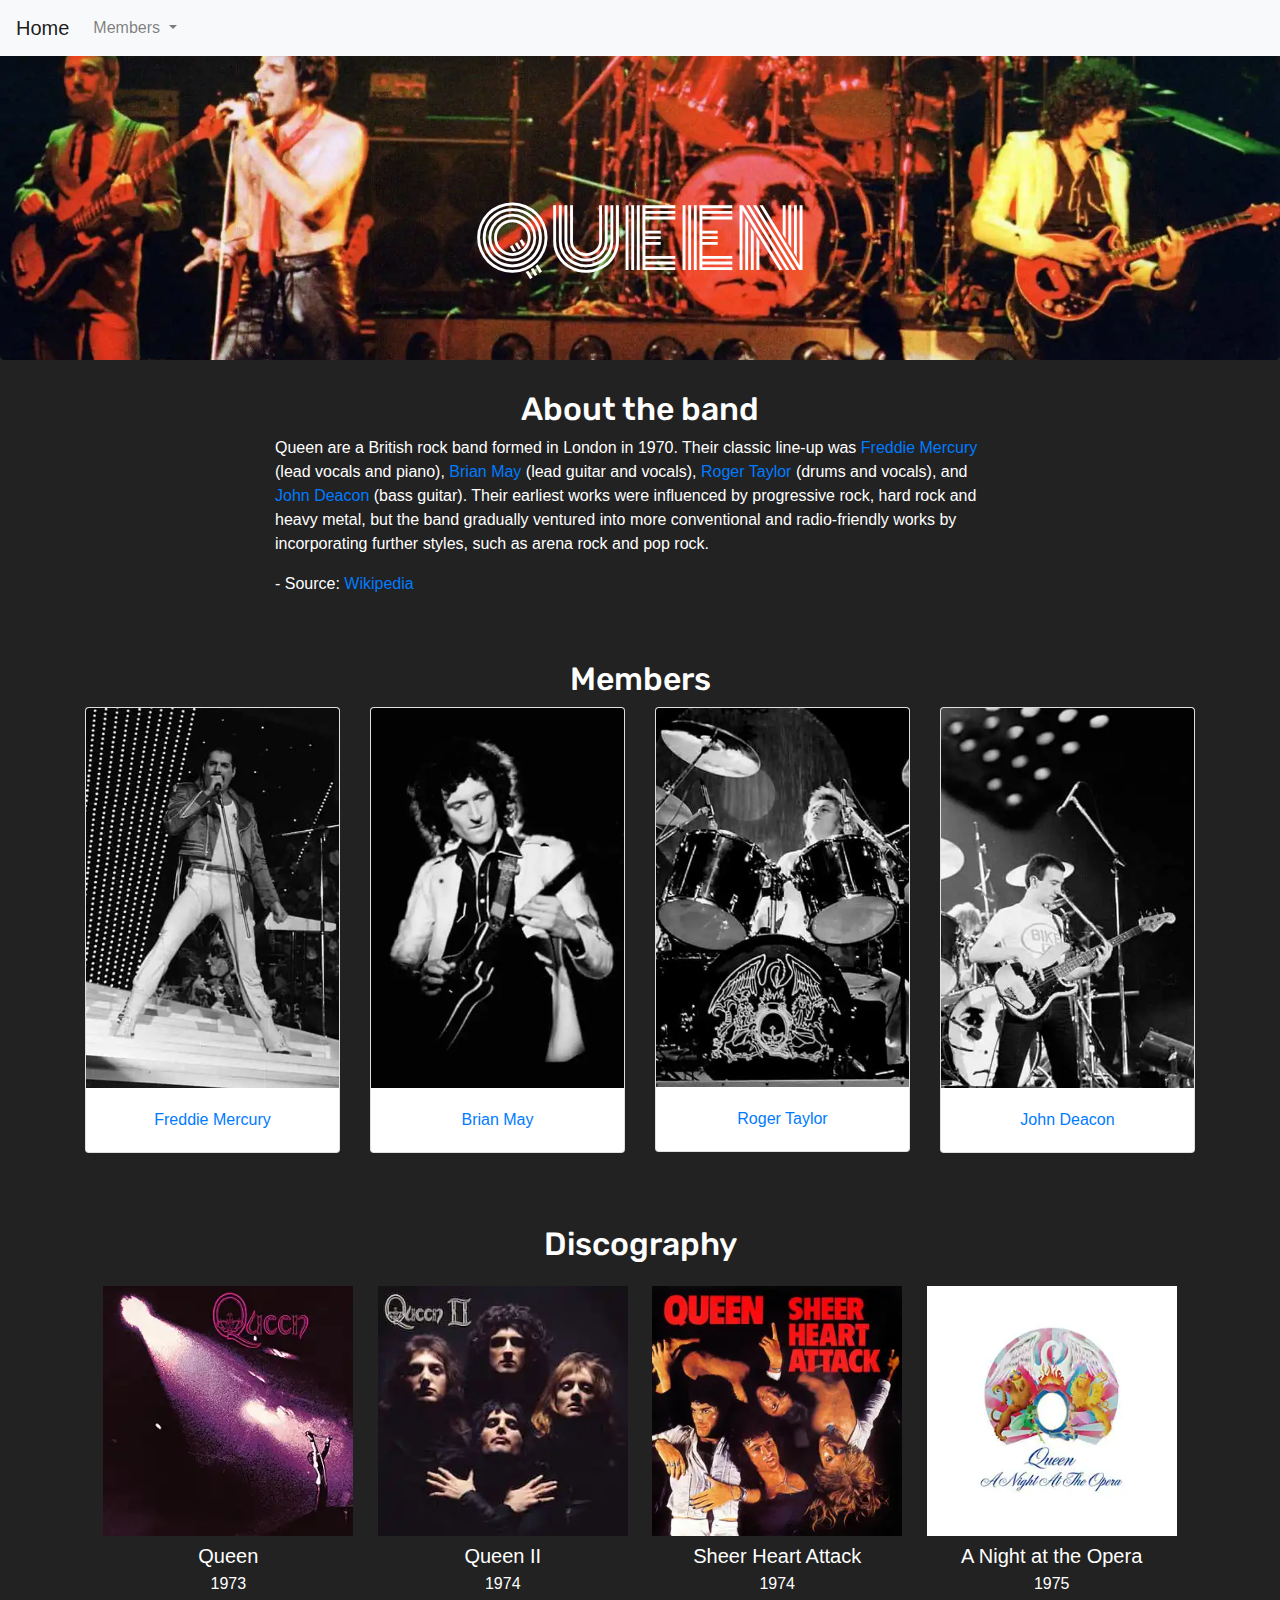
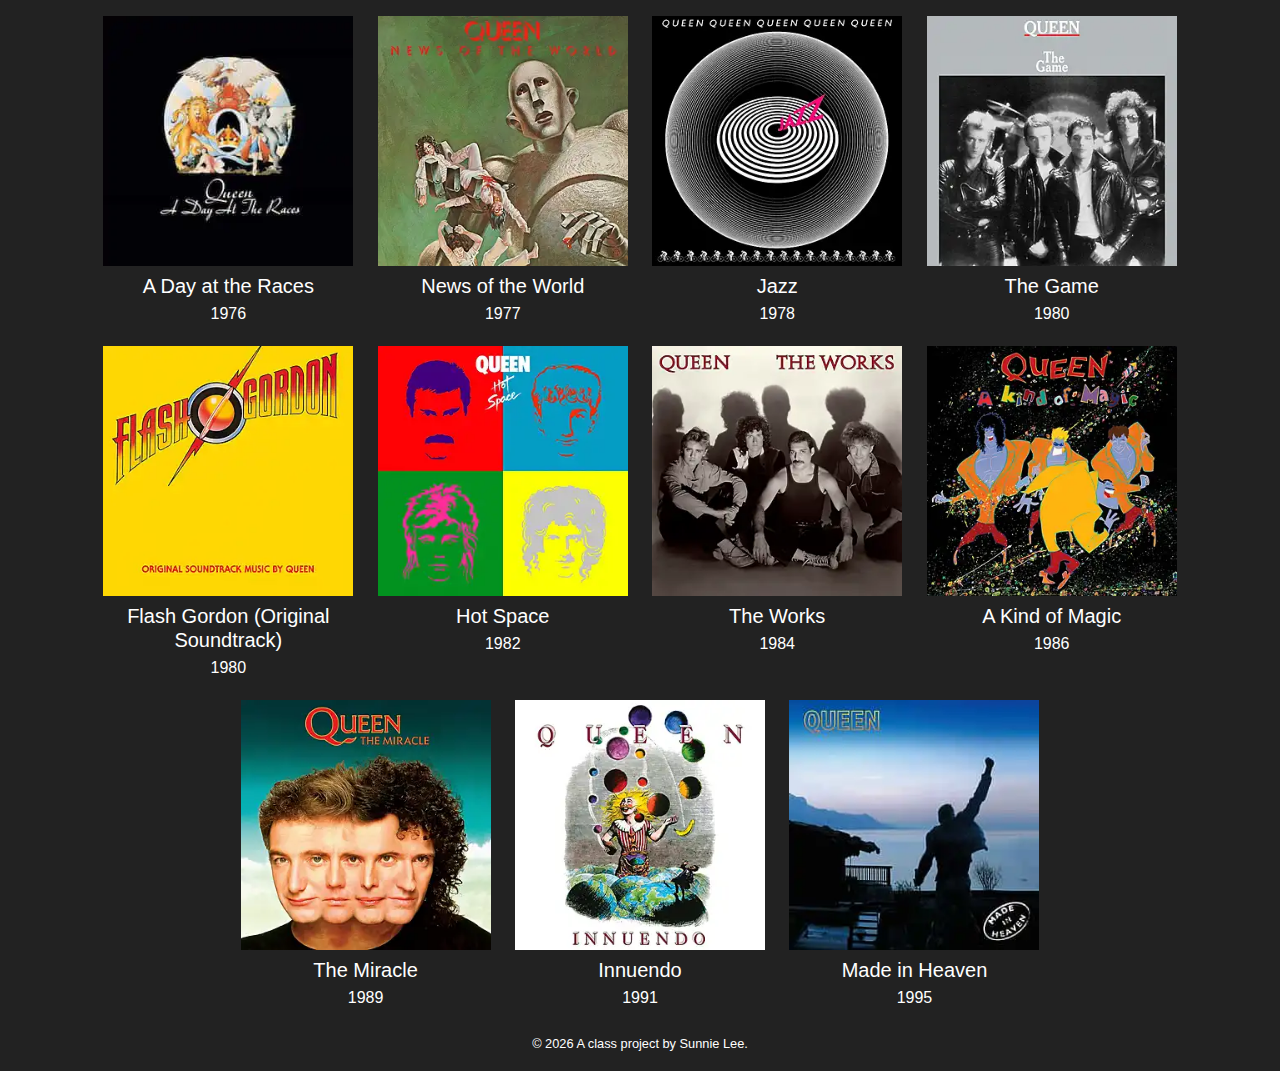
==== commit 2732ecd4: "testing" ====
--- a/docs/index.html
+++ b/docs/index.html
@@ -129,105 +129,105 @@
       <ul class="list-unstyled"> 
         
         <li class="media media-top">
-          <img class="mr-3" src="../img/discs/Queen_Queen.png" alt="Album cover">
+          <img class="mr-3" src="img/discs/Queen_Queen.png" alt="Album cover">
           <div class="media-body">
             <h5 class="mt-0 mb-1">Queen</h5> 1973
           </div>
         </li>
         
         <li class="media media-top">
-          <img class="mr-3" src="../img/discs/Queen_Queen_II.jpg" alt="Album cover">
+          <img class="mr-3" src="img/discs/Queen_Queen_II.jpg" alt="Album cover">
           <div class="media-body">
             <h5 class="mt-0 mb-1">Queen II</h5> 1974
           </div>
         </li>
         
         <li class="media media-top">
-          <img class="mr-3" src="../img/discs/Queen_Sheer_Heart_Attack.png" alt="Album cover">
+          <img class="mr-3" src="img/discs/Queen_Sheer_Heart_Attack.png" alt="Album cover">
           <div class="media-body">
             <h5 class="mt-0 mb-1">Sheer Heart Attack</h5> 1974
           </div>
         </li>
         
         <li class="media media-top">
-          <img class="mr-3" src="../img/discs/Queen_A_Night_At_The_Opera.png" alt="Album cover">
+          <img class="mr-3" src="img/discs/Queen_A_Night_At_The_Opera.png" alt="Album cover">
           <div class="media-body">
             <h5 class="mt-0 mb-1">A Night at the Opera</h5> 1975
           </div>
         </li>
         
         <li class="media media-top">
-          <img class="mr-3" src="../img/discs/Queen_A_Day_at_the_Races.jpg" alt="Album cover">
+          <img class="mr-3" src="img/discs/Queen_A_Day_at_the_Races.jpg" alt="Album cover">
           <div class="media-body">
             <h5 class="mt-0 mb-1">A Day at the Races</h5> 1976
           </div>
         </li>
         
         <li class="media media-top">
-          <img class="mr-3" src="../img/discs/Queen_News_Of_The_World.png" alt="Album cover">
+          <img class="mr-3" src="img/discs/Queen_News_Of_The_World.png" alt="Album cover">
           <div class="media-body">
             <h5 class="mt-0 mb-1">News of the World</h5> 1977
           </div>
         </li>
         
         <li class="media media-top">
-          <img class="mr-3" src="../img/discs/Queen_Jazz.png" alt="Album cover">
+          <img class="mr-3" src="img/discs/Queen_Jazz.png" alt="Album cover">
           <div class="media-body">
             <h5 class="mt-0 mb-1">Jazz</h5> 1978
           </div>
         </li>
         
         <li class="media media-top">
-          <img class="mr-3" src="../img/discs/Queen_The_Game.png" alt="Album cover">
+          <img class="mr-3" src="img/discs/Queen_The_Game.png" alt="Album cover">
           <div class="media-body">
             <h5 class="mt-0 mb-1">The Game</h5> 1980
           </div>
         </li>
         
         <li class="media media-top">
-          <img class="mr-3" src="../img/discs/Queen_Flash_Gordon.png" alt="Album cover">
+          <img class="mr-3" src="img/discs/Queen_Flash_Gordon.png" alt="Album cover">
           <div class="media-body">
             <h5 class="mt-0 mb-1">Flash Gordon (Original Soundtrack)</h5> 1980
           </div>
         </li>
         
         <li class="media media-top">
-          <img class="mr-3" src="../img/discs/Queen_Hot_Space.png" alt="Album cover">
+          <img class="mr-3" src="img/discs/Queen_Hot_Space.png" alt="Album cover">
           <div class="media-body">
             <h5 class="mt-0 mb-1">Hot Space</h5> 1982
           </div>
         </li>
         
         <li class="media media-top">
-          <img class="mr-3" src="../img/discs/Queen_The_Works.png" alt="Album cover">
+          <img class="mr-3" src="img/discs/Queen_The_Works.png" alt="Album cover">
           <div class="media-body">
             <h5 class="mt-0 mb-1">The Works</h5> 1984
           </div>
         </li>
         
         <li class="media media-top">
-          <img class="mr-3" src="../img/discs/Queen_A_Kind_Of_Magic.png" alt="Album cover">
+          <img class="mr-3" src="img/discs/Queen_A_Kind_Of_Magic.png" alt="Album cover">
           <div class="media-body">
             <h5 class="mt-0 mb-1">A Kind of Magic</h5> 1986
           </div>
         </li>
         
         <li class="media media-top">
-          <img class="mr-3" src="../img/discs/Queen_The_Miracle.png" alt="Album cover">
+          <img class="mr-3" src="img/discs/Queen_The_Miracle.png" alt="Album cover">
           <div class="media-body">
             <h5 class="mt-0 mb-1">The Miracle</h5> 1989
           </div>
         </li>
         
         <li class="media media-top">
-          <img class="mr-3" src="../img/discs/Queen_Innuendo.png" alt="Album cover">
+          <img class="mr-3" src="img/discs/Queen_Innuendo.png" alt="Album cover">
           <div class="media-body">
             <h5 class="mt-0 mb-1">Innuendo</h5> 1991
           </div>
         </li>
         
         <li class="media media-top">
-          <img class="mr-3" src="../img/discs/Queen_Made_in_Heaven.jpg" alt="Album cover">
+          <img class="mr-3" src="img/discs/Queen_Made_in_Heaven.jpg" alt="Album cover">
           <div class="media-body">
             <h5 class="mt-0 mb-1">Made in Heaven</h5> 1995
           </div>
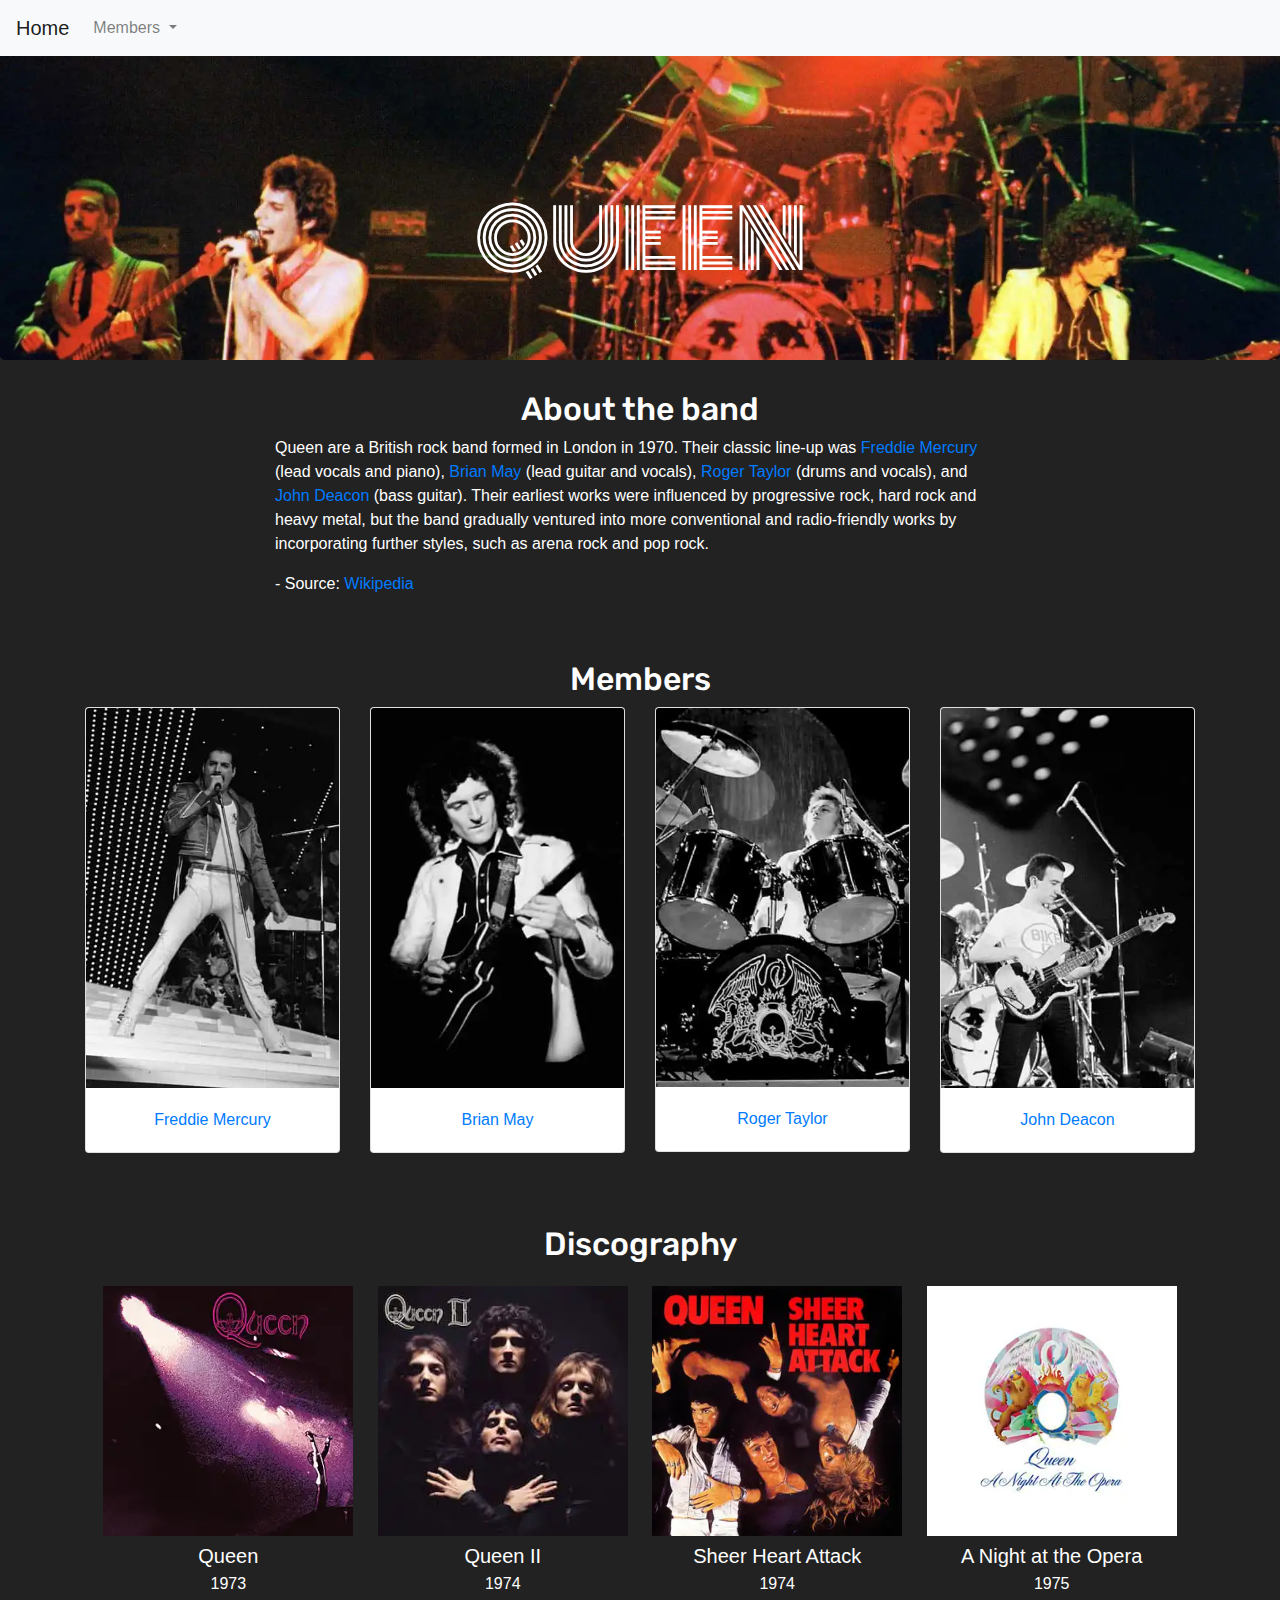
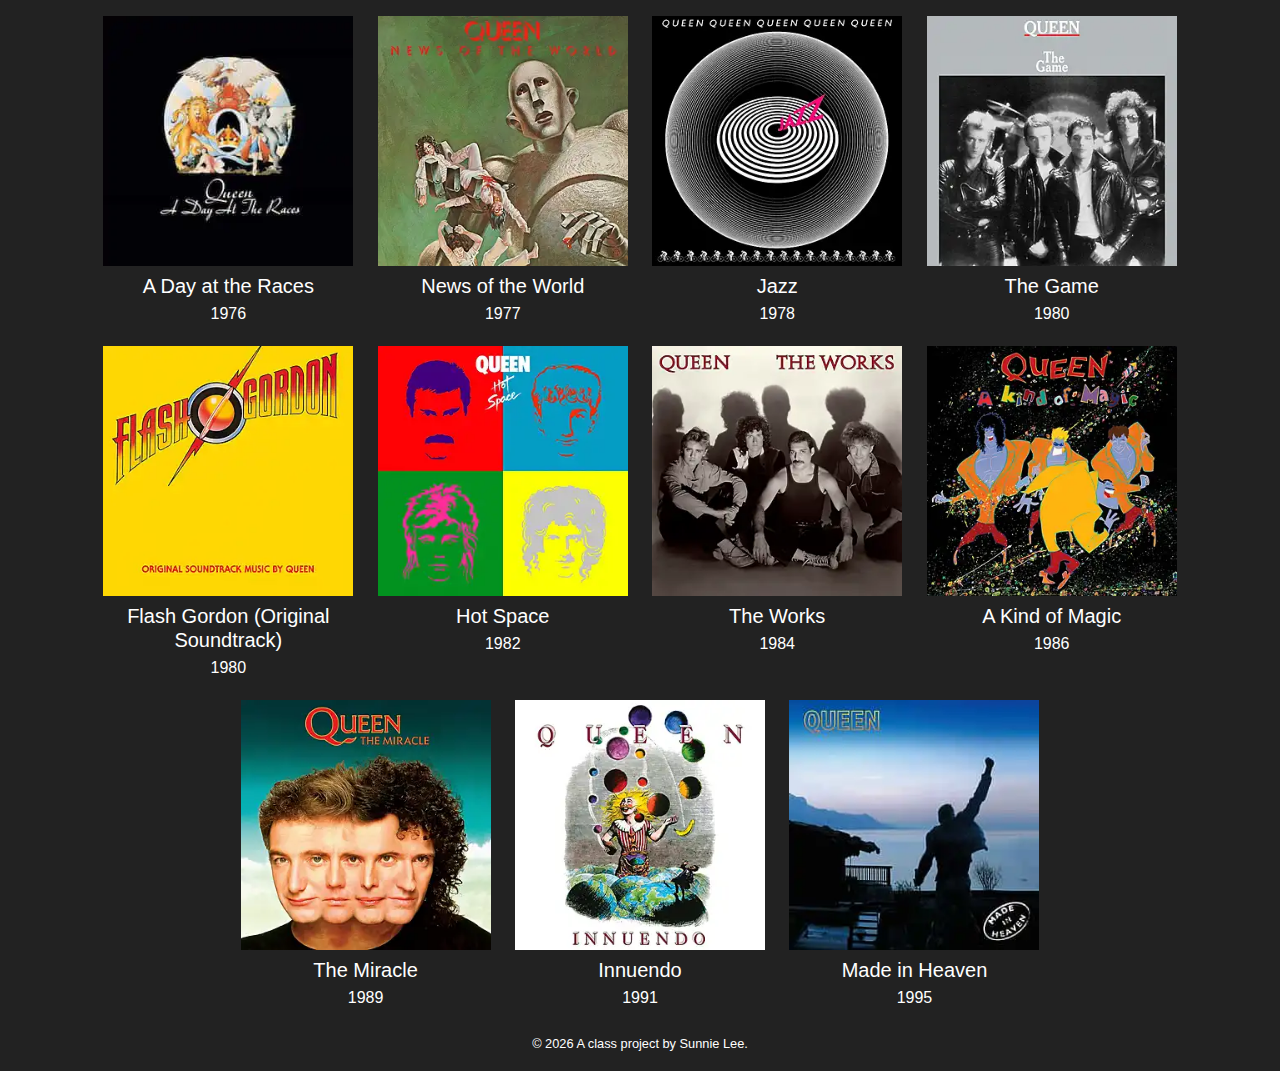
==== commit 70e89b4b: "in class Tuesday" ====
--- a/docs/index.html
+++ b/docs/index.html
@@ -34,7 +34,7 @@
 </nav>
 
   
-  <div class="jumbotron banner text-center">
+  <div class="jumbotron banner">
   <h1 class="display">QUEEN</h1>
 </div>
 
@@ -68,7 +68,7 @@
   <div class="row">
   
     
-      <div class="col col-12 col-sm-12 col-md-6 col-lg-3 col-xl-3">
+      <div class="col col-12 col-sm-12 col-md-6 col-lg-3">
     
         <div class="card mb-4">
           <img class="card-img-top img-fluid" src="./img/members/freddie-mercury-bw.jpg" alt="Freddie Mercury">
@@ -79,7 +79,7 @@
       </div>
   
     
-      <div class="col col-12 col-sm-4 col-md-6 col-lg-3 col-xl-3">
+      <div class="col col-12 col-sm-4 col-md-6 col-lg-3">
     
         <div class="card mb-4">
           <img class="card-img-top img-fluid" src="./img/members/brian-may-bw.jpg" alt="Brian May">
@@ -90,7 +90,7 @@
       </div>
   
     
-      <div class="col col-12 col-sm-4 col-md-6 col-lg-3 col-xl-3">
+      <div class="col col-12 col-sm-4 col-md-6 col-lg-3">
     
         <div class="card mb-4">
           <img class="card-img-top img-fluid" src="./img/members/roger-taylor-bw.jpg" alt="Roger Taylor">
@@ -101,7 +101,7 @@
       </div>
   
     
-      <div class="col col-12 col-sm-4 col-md-6 col-lg-3 col-xl-3">
+      <div class="col col-12 col-sm-4 col-md-6 col-lg-3">
     
         <div class="card mb-4">
           <img class="card-img-top img-fluid" src="./img/members/john-deacon-bw.jpg" alt="John Deacon">
@@ -129,105 +129,105 @@
       <ul class="list-unstyled"> 
         
         <li class="media media-top">
-          <img class="mr-3" src="img/discs/Queen_Queen.png" alt="Album cover">
+          <img class="cover mr-3" src="img/discs/Queen_Queen.png" alt="Album cover">
           <div class="media-body">
             <h5 class="mt-0 mb-1">Queen</h5> 1973
           </div>
         </li>
         
         <li class="media media-top">
-          <img class="mr-3" src="img/discs/Queen_Queen_II.jpg" alt="Album cover">
+          <img class="cover mr-3" src="img/discs/Queen_Queen_II.jpg" alt="Album cover">
           <div class="media-body">
             <h5 class="mt-0 mb-1">Queen II</h5> 1974
           </div>
         </li>
         
         <li class="media media-top">
-          <img class="mr-3" src="img/discs/Queen_Sheer_Heart_Attack.png" alt="Album cover">
+          <img class="cover mr-3" src="img/discs/Queen_Sheer_Heart_Attack.png" alt="Album cover">
           <div class="media-body">
             <h5 class="mt-0 mb-1">Sheer Heart Attack</h5> 1974
           </div>
         </li>
         
         <li class="media media-top">
-          <img class="mr-3" src="img/discs/Queen_A_Night_At_The_Opera.png" alt="Album cover">
+          <img class="cover mr-3" src="img/discs/Queen_A_Night_At_The_Opera.png" alt="Album cover">
           <div class="media-body">
             <h5 class="mt-0 mb-1">A Night at the Opera</h5> 1975
           </div>
         </li>
         
         <li class="media media-top">
-          <img class="mr-3" src="img/discs/Queen_A_Day_at_the_Races.jpg" alt="Album cover">
+          <img class="cover mr-3" src="img/discs/Queen_A_Day_at_the_Races.jpg" alt="Album cover">
           <div class="media-body">
             <h5 class="mt-0 mb-1">A Day at the Races</h5> 1976
           </div>
         </li>
         
         <li class="media media-top">
-          <img class="mr-3" src="img/discs/Queen_News_Of_The_World.png" alt="Album cover">
+          <img class="cover mr-3" src="img/discs/Queen_News_Of_The_World.png" alt="Album cover">
           <div class="media-body">
             <h5 class="mt-0 mb-1">News of the World</h5> 1977
           </div>
         </li>
         
         <li class="media media-top">
-          <img class="mr-3" src="img/discs/Queen_Jazz.png" alt="Album cover">
+          <img class="cover mr-3" src="img/discs/Queen_Jazz.png" alt="Album cover">
           <div class="media-body">
             <h5 class="mt-0 mb-1">Jazz</h5> 1978
           </div>
         </li>
         
         <li class="media media-top">
-          <img class="mr-3" src="img/discs/Queen_The_Game.png" alt="Album cover">
+          <img class="cover mr-3" src="img/discs/Queen_The_Game.png" alt="Album cover">
           <div class="media-body">
             <h5 class="mt-0 mb-1">The Game</h5> 1980
           </div>
         </li>
         
         <li class="media media-top">
-          <img class="mr-3" src="img/discs/Queen_Flash_Gordon.png" alt="Album cover">
+          <img class="cover mr-3" src="img/discs/Queen_Flash_Gordon.png" alt="Album cover">
           <div class="media-body">
             <h5 class="mt-0 mb-1">Flash Gordon (Original Soundtrack)</h5> 1980
           </div>
         </li>
         
         <li class="media media-top">
-          <img class="mr-3" src="img/discs/Queen_Hot_Space.png" alt="Album cover">
+          <img class="cover mr-3" src="img/discs/Queen_Hot_Space.png" alt="Album cover">
           <div class="media-body">
             <h5 class="mt-0 mb-1">Hot Space</h5> 1982
           </div>
         </li>
         
         <li class="media media-top">
-          <img class="mr-3" src="img/discs/Queen_The_Works.png" alt="Album cover">
+          <img class="cover mr-3" src="img/discs/Queen_The_Works.png" alt="Album cover">
           <div class="media-body">
             <h5 class="mt-0 mb-1">The Works</h5> 1984
           </div>
         </li>
         
         <li class="media media-top">
-          <img class="mr-3" src="img/discs/Queen_A_Kind_Of_Magic.png" alt="Album cover">
+          <img class="cover mr-3" src="img/discs/Queen_A_Kind_Of_Magic.png" alt="Album cover">
           <div class="media-body">
             <h5 class="mt-0 mb-1">A Kind of Magic</h5> 1986
           </div>
         </li>
         
         <li class="media media-top">
-          <img class="mr-3" src="img/discs/Queen_The_Miracle.png" alt="Album cover">
+          <img class="cover mr-3" src="img/discs/Queen_The_Miracle.png" alt="Album cover">
           <div class="media-body">
             <h5 class="mt-0 mb-1">The Miracle</h5> 1989
           </div>
         </li>
         
         <li class="media media-top">
-          <img class="mr-3" src="img/discs/Queen_Innuendo.png" alt="Album cover">
+          <img class="cover mr-3" src="img/discs/Queen_Innuendo.png" alt="Album cover">
           <div class="media-body">
             <h5 class="mt-0 mb-1">Innuendo</h5> 1991
           </div>
         </li>
         
         <li class="media media-top">
-          <img class="mr-3" src="img/discs/Queen_Made_in_Heaven.jpg" alt="Album cover">
+          <img class="cover mr-3" src="img/discs/Queen_Made_in_Heaven.jpg" alt="Album cover">
           <div class="media-body">
             <h5 class="mt-0 mb-1">Made in Heaven</h5> 1995
           </div>
--- a/docs/css/main.css
+++ b/docs/css/main.css
@@ -3,5 +3,5 @@
  * Copyright 2011-2019 The Bootstrap Authors
  * Copyright 2011-2019 Twitter, Inc.
  * Licensed under MIT (https://github.com/twbs/bootstrap/blob/master/LICENSE)
- */:root{--blue:#007bff;--indigo:#6610f2;--purple:#6f42c1;--pink:#e83e8c;--red:#dc3545;--orange:#fd7e14;--yellow:#ffc107;--green:#28a745;--teal:#20c997;--cyan:#17a2b8;--white:#fff;--gray:#6c757d;--gray-dark:#343a40;--primary:#007bff;--secondary:#6c757d;--success:#28a745;--info:#17a2b8;--warning:#ffc107;--danger:#dc3545;--light:#f8f9fa;--dark:#343a40;--breakpoint-xs:0;--breakpoint-sm:576px;--breakpoint-md:768px;--breakpoint-lg:992px;--breakpoint-xl:1200px;--font-family-sans-serif:-apple-system,BlinkMacSystemFont,"Segoe UI",Roboto,"Helvetica Neue",Arial,"Noto Sans",sans-serif,"Apple Color Emoji","Segoe UI Emoji","Segoe UI Symbol","Noto Color Emoji";--font-family-monospace:SFMono-Regular,Menlo,Monaco,Consolas,"Liberation Mono","Courier New",monospace}*,:after,:before{box-sizing:border-box}html{font-family:sans-serif;line-height:1.15;-webkit-text-size-adjust:100%;-webkit-tap-highlight-color:rgba(0,0,0,0)}article,aside,figcaption,figure,footer,header,hgroup,main,nav,section{display:block}body{margin:0;font-family:-apple-system,BlinkMacSystemFont,Segoe UI,Roboto,Helvetica Neue,Arial,Noto Sans,sans-serif;font-size:1rem;font-weight:400;line-height:1.5;color:#212529;text-align:left;background-color:#fff}[tabindex="-1"]:focus{outline:0!important}hr{box-sizing:content-box;height:0;overflow:visible}h1,h2,h3,h4,h5,h6{margin-top:0;margin-bottom:.5rem}p{margin-top:0;margin-bottom:1rem}abbr[data-original-title],abbr[title]{text-decoration:underline;-webkit-text-decoration:underline dotted;-moz-text-decoration:underline dotted;text-decoration:underline dotted;cursor:help;border-bottom:0;text-decoration-skip-ink:none}address{font-style:normal;line-height:inherit}address,dl,ol,ul{margin-bottom:1rem}dl,ol,ul{margin-top:0}ol ol,ol ul,ul ol,ul ul{margin-bottom:0}dt{font-weight:700}dd{margin-bottom:.5rem;margin-left:0}blockquote{margin:0 0 1rem}b,strong{font-weight:bolder}small{font-size:80%}sub,sup{position:relative;font-size:75%;line-height:0;vertical-align:baseline}sub{bottom:-.25em}sup{top:-.5em}a{color:#007bff;text-decoration:none;background-color:transparent}a:hover{color:#0056b3;text-decoration:underline}a:not([href]):not([tabindex]),a:not([href]):not([tabindex]):focus,a:not([href]):not([tabindex]):hover{color:inherit;text-decoration:none}a:not([href]):not([tabindex]):focus{outline:0}code,kbd,pre,samp{font-family:SFMono-Regular,Menlo,Monaco,Consolas,Liberation Mono,Courier New,monospace;font-size:1em}pre{margin-top:0;margin-bottom:1rem;overflow:auto}figure{margin:0 0 1rem}img{border-style:none}img,svg{vertical-align:middle}svg{overflow:hidden}table{border-collapse:collapse}caption{padding-top:.75rem;padding-bottom:.75rem;color:#6c757d;text-align:left;caption-side:bottom}th{text-align:inherit}label{display:inline-block;margin-bottom:.5rem}button{border-radius:0}button:focus{outline:1px dotted;outline:5px auto -webkit-focus-ring-color}button,input,optgroup,select,textarea{margin:0;font-family:inherit;font-size:inherit;line-height:inherit}button,input{overflow:visible}button,select{text-transform:none}select{word-wrap:normal}[type=button],[type=reset],[type=submit],button{-webkit-appearance:button}[type=button]:not(:disabled),[type=reset]:not(:disabled),[type=submit]:not(:disabled),button:not(:disabled){cursor:pointer}[type=button]::-moz-focus-inner,[type=reset]::-moz-focus-inner,[type=submit]::-moz-focus-inner,button::-moz-focus-inner{padding:0;border-style:none}input[type=checkbox],input[type=radio]{box-sizing:border-box;padding:0}input[type=date],input[type=datetime-local],input[type=month],input[type=time]{-webkit-appearance:listbox}textarea{overflow:auto;resize:vertical}fieldset{min-width:0;padding:0;margin:0;border:0}legend{display:block;width:100%;max-width:100%;padding:0;margin-bottom:.5rem;font-size:1.5rem;line-height:inherit;color:inherit;white-space:normal}progress{vertical-align:baseline}[type=number]::-webkit-inner-spin-button,[type=number]::-webkit-outer-spin-button{height:auto}[type=search]{outline-offset:-2px;-webkit-appearance:none}[type=search]::-webkit-search-decoration{-webkit-appearance:none}::-webkit-file-upload-button{font:inherit;-webkit-appearance:button}output{display:inline-block}summary{display:list-item;cursor:pointer}template{display:none}[hidden]{display:none!important}.h1,.h2,.h3,.h4,.h5,.h6,h1,h2,h3,h4,h5,h6{margin-bottom:.5rem;font-weight:500;line-height:1.2}.h1,h1{font-size:2.5rem}.h2,h2{font-size:2rem}.h3,h3{font-size:1.75rem}.h4,h4{font-size:1.5rem}.h5,h5{font-size:1.25rem}.h6,h6{font-size:1rem}.lead{font-size:1.25rem;font-weight:300}.display-1{font-size:6rem}.display-1,.display-2{font-weight:300;line-height:1.2}.display-2{font-size:5.5rem}.display-3{font-size:4.5rem}.display-3,.display-4{font-weight:300;line-height:1.2}.display-4{font-size:3.5rem}hr{margin-top:1rem;margin-bottom:1rem;border:0;border-top:1px solid rgba(0,0,0,.1)}.small,small{font-size:80%;font-weight:400}.mark,mark{padding:.2em;background-color:#fcf8e3}.list-inline,.list-unstyled{padding-left:0;list-style:none}.list-inline-item{display:inline-block}.list-inline-item:not(:last-child){margin-right:.5rem}.initialism{font-size:90%;text-transform:uppercase}.blockquote{margin-bottom:1rem;font-size:1.25rem}.blockquote-footer{display:block;font-size:80%;color:#6c757d}.blockquote-footer:before{content:"\2014\00A0"}.img-fluid,.img-thumbnail{max-width:100%;height:auto}.img-thumbnail{padding:.25rem;background-color:#fff;border:1px solid #dee2e6;border-radius:.25rem}.figure{display:inline-block}.figure-img{margin-bottom:.5rem;line-height:1}.figure-caption{font-size:90%;color:#6c757d}code{font-size:87.5%;color:#e83e8c;word-break:break-word}a>code{color:inherit}kbd{padding:.2rem .4rem;font-size:87.5%;color:#fff;background-color:#212529;border-radius:.2rem}kbd kbd{padding:0;font-size:100%;font-weight:700}pre{display:block;font-size:87.5%;color:#212529}pre code{font-size:inherit;color:inherit;word-break:normal}.pre-scrollable{max-height:340px;overflow-y:scroll}.container{width:100%;padding-right:15px;padding-left:15px;margin-right:auto;margin-left:auto}@media (min-width:576px){.container{max-width:540px}}@media (min-width:768px){.container{max-width:720px}}@media (min-width:992px){.container{max-width:960px}}@media (min-width:1200px){.container{max-width:1140px}}.container-fluid{width:100%;padding-right:15px;padding-left:15px;margin-right:auto;margin-left:auto}.row{display:-ms-flexbox;display:flex;-ms-flex-wrap:wrap;flex-wrap:wrap;margin-right:-15px;margin-left:-15px}.no-gutters{margin-right:0;margin-left:0}.no-gutters>.col,.no-gutters>[class*=col-]{padding-right:0;padding-left:0}.col,.col-1,.col-2,.col-3,.col-4,.col-5,.col-6,.col-7,.col-8,.col-9,.col-10,.col-11,.col-12,.col-auto,.col-lg,.col-lg-1,.col-lg-2,.col-lg-3,.col-lg-4,.col-lg-5,.col-lg-6,.col-lg-7,.col-lg-8,.col-lg-9,.col-lg-10,.col-lg-11,.col-lg-12,.col-lg-auto,.col-md,.col-md-1,.col-md-2,.col-md-3,.col-md-4,.col-md-5,.col-md-6,.col-md-7,.col-md-8,.col-md-9,.col-md-10,.col-md-11,.col-md-12,.col-md-auto,.col-sm,.col-sm-1,.col-sm-2,.col-sm-3,.col-sm-4,.col-sm-5,.col-sm-6,.col-sm-7,.col-sm-8,.col-sm-9,.col-sm-10,.col-sm-11,.col-sm-12,.col-sm-auto,.col-xl,.col-xl-1,.col-xl-2,.col-xl-3,.col-xl-4,.col-xl-5,.col-xl-6,.col-xl-7,.col-xl-8,.col-xl-9,.col-xl-10,.col-xl-11,.col-xl-12,.col-xl-auto{position:relative;width:100%;padding-right:15px;padding-left:15px}.col{-ms-flex-preferred-size:0;flex-basis:0;-ms-flex-positive:1;flex-grow:1;max-width:100%}.col-auto{-ms-flex:0 0 auto;flex:0 0 auto;width:auto;max-width:100%}.col-1{-ms-flex:0 0 8.33333%;flex:0 0 8.33333%;max-width:8.33333%}.col-2{-ms-flex:0 0 16.66667%;flex:0 0 16.66667%;max-width:16.66667%}.col-3{-ms-flex:0 0 25%;flex:0 0 25%;max-width:25%}.col-4{-ms-flex:0 0 33.33333%;flex:0 0 33.33333%;max-width:33.33333%}.col-5{-ms-flex:0 0 41.66667%;flex:0 0 41.66667%;max-width:41.66667%}.col-6{-ms-flex:0 0 50%;flex:0 0 50%;max-width:50%}.col-7{-ms-flex:0 0 58.33333%;flex:0 0 58.33333%;max-width:58.33333%}.col-8{-ms-flex:0 0 66.66667%;flex:0 0 66.66667%;max-width:66.66667%}.col-9{-ms-flex:0 0 75%;flex:0 0 75%;max-width:75%}.col-10{-ms-flex:0 0 83.33333%;flex:0 0 83.33333%;max-width:83.33333%}.col-11{-ms-flex:0 0 91.66667%;flex:0 0 91.66667%;max-width:91.66667%}.col-12{-ms-flex:0 0 100%;flex:0 0 100%;max-width:100%}.order-first{-ms-flex-order:-1;order:-1}.order-last{-ms-flex-order:13;order:13}.order-0{-ms-flex-order:0;order:0}.order-1{-ms-flex-order:1;order:1}.order-2{-ms-flex-order:2;order:2}.order-3{-ms-flex-order:3;order:3}.order-4{-ms-flex-order:4;order:4}.order-5{-ms-flex-order:5;order:5}.order-6{-ms-flex-order:6;order:6}.order-7{-ms-flex-order:7;order:7}.order-8{-ms-flex-order:8;order:8}.order-9{-ms-flex-order:9;order:9}.order-10{-ms-flex-order:10;order:10}.order-11{-ms-flex-order:11;order:11}.order-12{-ms-flex-order:12;order:12}.offset-1{margin-left:8.33333%}.offset-2{margin-left:16.66667%}.offset-3{margin-left:25%}.offset-4{margin-left:33.33333%}.offset-5{margin-left:41.66667%}.offset-6{margin-left:50%}.offset-7{margin-left:58.33333%}.offset-8{margin-left:66.66667%}.offset-9{margin-left:75%}.offset-10{margin-left:83.33333%}.offset-11{margin-left:91.66667%}@media (min-width:576px){.col-sm{-ms-flex-preferred-size:0;flex-basis:0;-ms-flex-positive:1;flex-grow:1;max-width:100%}.col-sm-auto{-ms-flex:0 0 auto;flex:0 0 auto;width:auto;max-width:100%}.col-sm-1{-ms-flex:0 0 8.33333%;flex:0 0 8.33333%;max-width:8.33333%}.col-sm-2{-ms-flex:0 0 16.66667%;flex:0 0 16.66667%;max-width:16.66667%}.col-sm-3{-ms-flex:0 0 25%;flex:0 0 25%;max-width:25%}.col-sm-4{-ms-flex:0 0 33.33333%;flex:0 0 33.33333%;max-width:33.33333%}.col-sm-5{-ms-flex:0 0 41.66667%;flex:0 0 41.66667%;max-width:41.66667%}.col-sm-6{-ms-flex:0 0 50%;flex:0 0 50%;max-width:50%}.col-sm-7{-ms-flex:0 0 58.33333%;flex:0 0 58.33333%;max-width:58.33333%}.col-sm-8{-ms-flex:0 0 66.66667%;flex:0 0 66.66667%;max-width:66.66667%}.col-sm-9{-ms-flex:0 0 75%;flex:0 0 75%;max-width:75%}.col-sm-10{-ms-flex:0 0 83.33333%;flex:0 0 83.33333%;max-width:83.33333%}.col-sm-11{-ms-flex:0 0 91.66667%;flex:0 0 91.66667%;max-width:91.66667%}.col-sm-12{-ms-flex:0 0 100%;flex:0 0 100%;max-width:100%}.order-sm-first{-ms-flex-order:-1;order:-1}.order-sm-last{-ms-flex-order:13;order:13}.order-sm-0{-ms-flex-order:0;order:0}.order-sm-1{-ms-flex-order:1;order:1}.order-sm-2{-ms-flex-order:2;order:2}.order-sm-3{-ms-flex-order:3;order:3}.order-sm-4{-ms-flex-order:4;order:4}.order-sm-5{-ms-flex-order:5;order:5}.order-sm-6{-ms-flex-order:6;order:6}.order-sm-7{-ms-flex-order:7;order:7}.order-sm-8{-ms-flex-order:8;order:8}.order-sm-9{-ms-flex-order:9;order:9}.order-sm-10{-ms-flex-order:10;order:10}.order-sm-11{-ms-flex-order:11;order:11}.order-sm-12{-ms-flex-order:12;order:12}.offset-sm-0{margin-left:0}.offset-sm-1{margin-left:8.33333%}.offset-sm-2{margin-left:16.66667%}.offset-sm-3{margin-left:25%}.offset-sm-4{margin-left:33.33333%}.offset-sm-5{margin-left:41.66667%}.offset-sm-6{margin-left:50%}.offset-sm-7{margin-left:58.33333%}.offset-sm-8{margin-left:66.66667%}.offset-sm-9{margin-left:75%}.offset-sm-10{margin-left:83.33333%}.offset-sm-11{margin-left:91.66667%}}@media (min-width:768px){.col-md{-ms-flex-preferred-size:0;flex-basis:0;-ms-flex-positive:1;flex-grow:1;max-width:100%}.col-md-auto{-ms-flex:0 0 auto;flex:0 0 auto;width:auto;max-width:100%}.col-md-1{-ms-flex:0 0 8.33333%;flex:0 0 8.33333%;max-width:8.33333%}.col-md-2{-ms-flex:0 0 16.66667%;flex:0 0 16.66667%;max-width:16.66667%}.col-md-3{-ms-flex:0 0 25%;flex:0 0 25%;max-width:25%}.col-md-4{-ms-flex:0 0 33.33333%;flex:0 0 33.33333%;max-width:33.33333%}.col-md-5{-ms-flex:0 0 41.66667%;flex:0 0 41.66667%;max-width:41.66667%}.col-md-6{-ms-flex:0 0 50%;flex:0 0 50%;max-width:50%}.col-md-7{-ms-flex:0 0 58.33333%;flex:0 0 58.33333%;max-width:58.33333%}.col-md-8{-ms-flex:0 0 66.66667%;flex:0 0 66.66667%;max-width:66.66667%}.col-md-9{-ms-flex:0 0 75%;flex:0 0 75%;max-width:75%}.col-md-10{-ms-flex:0 0 83.33333%;flex:0 0 83.33333%;max-width:83.33333%}.col-md-11{-ms-flex:0 0 91.66667%;flex:0 0 91.66667%;max-width:91.66667%}.col-md-12{-ms-flex:0 0 100%;flex:0 0 100%;max-width:100%}.order-md-first{-ms-flex-order:-1;order:-1}.order-md-last{-ms-flex-order:13;order:13}.order-md-0{-ms-flex-order:0;order:0}.order-md-1{-ms-flex-order:1;order:1}.order-md-2{-ms-flex-order:2;order:2}.order-md-3{-ms-flex-order:3;order:3}.order-md-4{-ms-flex-order:4;order:4}.order-md-5{-ms-flex-order:5;order:5}.order-md-6{-ms-flex-order:6;order:6}.order-md-7{-ms-flex-order:7;order:7}.order-md-8{-ms-flex-order:8;order:8}.order-md-9{-ms-flex-order:9;order:9}.order-md-10{-ms-flex-order:10;order:10}.order-md-11{-ms-flex-order:11;order:11}.order-md-12{-ms-flex-order:12;order:12}.offset-md-0{margin-left:0}.offset-md-1{margin-left:8.33333%}.offset-md-2{margin-left:16.66667%}.offset-md-3{margin-left:25%}.offset-md-4{margin-left:33.33333%}.offset-md-5{margin-left:41.66667%}.offset-md-6{margin-left:50%}.offset-md-7{margin-left:58.33333%}.offset-md-8{margin-left:66.66667%}.offset-md-9{margin-left:75%}.offset-md-10{margin-left:83.33333%}.offset-md-11{margin-left:91.66667%}}@media (min-width:992px){.col-lg{-ms-flex-preferred-size:0;flex-basis:0;-ms-flex-positive:1;flex-grow:1;max-width:100%}.col-lg-auto{-ms-flex:0 0 auto;flex:0 0 auto;width:auto;max-width:100%}.col-lg-1{-ms-flex:0 0 8.33333%;flex:0 0 8.33333%;max-width:8.33333%}.col-lg-2{-ms-flex:0 0 16.66667%;flex:0 0 16.66667%;max-width:16.66667%}.col-lg-3{-ms-flex:0 0 25%;flex:0 0 25%;max-width:25%}.col-lg-4{-ms-flex:0 0 33.33333%;flex:0 0 33.33333%;max-width:33.33333%}.col-lg-5{-ms-flex:0 0 41.66667%;flex:0 0 41.66667%;max-width:41.66667%}.col-lg-6{-ms-flex:0 0 50%;flex:0 0 50%;max-width:50%}.col-lg-7{-ms-flex:0 0 58.33333%;flex:0 0 58.33333%;max-width:58.33333%}.col-lg-8{-ms-flex:0 0 66.66667%;flex:0 0 66.66667%;max-width:66.66667%}.col-lg-9{-ms-flex:0 0 75%;flex:0 0 75%;max-width:75%}.col-lg-10{-ms-flex:0 0 83.33333%;flex:0 0 83.33333%;max-width:83.33333%}.col-lg-11{-ms-flex:0 0 91.66667%;flex:0 0 91.66667%;max-width:91.66667%}.col-lg-12{-ms-flex:0 0 100%;flex:0 0 100%;max-width:100%}.order-lg-first{-ms-flex-order:-1;order:-1}.order-lg-last{-ms-flex-order:13;order:13}.order-lg-0{-ms-flex-order:0;order:0}.order-lg-1{-ms-flex-order:1;order:1}.order-lg-2{-ms-flex-order:2;order:2}.order-lg-3{-ms-flex-order:3;order:3}.order-lg-4{-ms-flex-order:4;order:4}.order-lg-5{-ms-flex-order:5;order:5}.order-lg-6{-ms-flex-order:6;order:6}.order-lg-7{-ms-flex-order:7;order:7}.order-lg-8{-ms-flex-order:8;order:8}.order-lg-9{-ms-flex-order:9;order:9}.order-lg-10{-ms-flex-order:10;order:10}.order-lg-11{-ms-flex-order:11;order:11}.order-lg-12{-ms-flex-order:12;order:12}.offset-lg-0{margin-left:0}.offset-lg-1{margin-left:8.33333%}.offset-lg-2{margin-left:16.66667%}.offset-lg-3{margin-left:25%}.offset-lg-4{margin-left:33.33333%}.offset-lg-5{margin-left:41.66667%}.offset-lg-6{margin-left:50%}.offset-lg-7{margin-left:58.33333%}.offset-lg-8{margin-left:66.66667%}.offset-lg-9{margin-left:75%}.offset-lg-10{margin-left:83.33333%}.offset-lg-11{margin-left:91.66667%}}@media (min-width:1200px){.col-xl{-ms-flex-preferred-size:0;flex-basis:0;-ms-flex-positive:1;flex-grow:1;max-width:100%}.col-xl-auto{-ms-flex:0 0 auto;flex:0 0 auto;width:auto;max-width:100%}.col-xl-1{-ms-flex:0 0 8.33333%;flex:0 0 8.33333%;max-width:8.33333%}.col-xl-2{-ms-flex:0 0 16.66667%;flex:0 0 16.66667%;max-width:16.66667%}.col-xl-3{-ms-flex:0 0 25%;flex:0 0 25%;max-width:25%}.col-xl-4{-ms-flex:0 0 33.33333%;flex:0 0 33.33333%;max-width:33.33333%}.col-xl-5{-ms-flex:0 0 41.66667%;flex:0 0 41.66667%;max-width:41.66667%}.col-xl-6{-ms-flex:0 0 50%;flex:0 0 50%;max-width:50%}.col-xl-7{-ms-flex:0 0 58.33333%;flex:0 0 58.33333%;max-width:58.33333%}.col-xl-8{-ms-flex:0 0 66.66667%;flex:0 0 66.66667%;max-width:66.66667%}.col-xl-9{-ms-flex:0 0 75%;flex:0 0 75%;max-width:75%}.col-xl-10{-ms-flex:0 0 83.33333%;flex:0 0 83.33333%;max-width:83.33333%}.col-xl-11{-ms-flex:0 0 91.66667%;flex:0 0 91.66667%;max-width:91.66667%}.col-xl-12{-ms-flex:0 0 100%;flex:0 0 100%;max-width:100%}.order-xl-first{-ms-flex-order:-1;order:-1}.order-xl-last{-ms-flex-order:13;order:13}.order-xl-0{-ms-flex-order:0;order:0}.order-xl-1{-ms-flex-order:1;order:1}.order-xl-2{-ms-flex-order:2;order:2}.order-xl-3{-ms-flex-order:3;order:3}.order-xl-4{-ms-flex-order:4;order:4}.order-xl-5{-ms-flex-order:5;order:5}.order-xl-6{-ms-flex-order:6;order:6}.order-xl-7{-ms-flex-order:7;order:7}.order-xl-8{-ms-flex-order:8;order:8}.order-xl-9{-ms-flex-order:9;order:9}.order-xl-10{-ms-flex-order:10;order:10}.order-xl-11{-ms-flex-order:11;order:11}.order-xl-12{-ms-flex-order:12;order:12}.offset-xl-0{margin-left:0}.offset-xl-1{margin-left:8.33333%}.offset-xl-2{margin-left:16.66667%}.offset-xl-3{margin-left:25%}.offset-xl-4{margin-left:33.33333%}.offset-xl-5{margin-left:41.66667%}.offset-xl-6{margin-left:50%}.offset-xl-7{margin-left:58.33333%}.offset-xl-8{margin-left:66.66667%}.offset-xl-9{margin-left:75%}.offset-xl-10{margin-left:83.33333%}.offset-xl-11{margin-left:91.66667%}}.table{width:100%;margin-bottom:1rem;color:#212529}.table td,.table th{padding:.75rem;vertical-align:top;border-top:1px solid #dee2e6}.table thead th{vertical-align:bottom;border-bottom:2px solid #dee2e6}.table tbody+tbody{border-top:2px solid #dee2e6}.table-sm td,.table-sm th{padding:.3rem}.table-bordered,.table-bordered td,.table-bordered th{border:1px solid #dee2e6}.table-bordered thead td,.table-bordered thead th{border-bottom-width:2px}.table-borderless tbody+tbody,.table-borderless td,.table-borderless th,.table-borderless thead th{border:0}.table-striped tbody tr:nth-of-type(odd){background-color:rgba(0,0,0,.05)}.table-hover tbody tr:hover{color:#212529;background-color:rgba(0,0,0,.075)}.table-primary,.table-primary>td,.table-primary>th{background-color:#b8daff}.table-primary tbody+tbody,.table-primary td,.table-primary th,.table-primary thead th{border-color:#7abaff}.table-hover .table-primary:hover,.table-hover .table-primary:hover>td,.table-hover .table-primary:hover>th{background-color:#9fcdff}.table-secondary,.table-secondary>td,.table-secondary>th{background-color:#d6d8db}.table-secondary tbody+tbody,.table-secondary td,.table-secondary th,.table-secondary thead th{border-color:#b3b7bb}.table-hover .table-secondary:hover,.table-hover .table-secondary:hover>td,.table-hover .table-secondary:hover>th{background-color:#c8cbcf}.table-success,.table-success>td,.table-success>th{background-color:#c3e6cb}.table-success tbody+tbody,.table-success td,.table-success th,.table-success thead th{border-color:#8fd19e}.table-hover .table-success:hover,.table-hover .table-success:hover>td,.table-hover .table-success:hover>th{background-color:#b1dfbb}.table-info,.table-info>td,.table-info>th{background-color:#bee5eb}.table-info tbody+tbody,.table-info td,.table-info th,.table-info thead th{border-color:#86cfda}.table-hover .table-info:hover,.table-hover .table-info:hover>td,.table-hover .table-info:hover>th{background-color:#abdde5}.table-warning,.table-warning>td,.table-warning>th{background-color:#ffeeba}.table-warning tbody+tbody,.table-warning td,.table-warning th,.table-warning thead th{border-color:#ffdf7e}.table-hover .table-warning:hover,.table-hover .table-warning:hover>td,.table-hover .table-warning:hover>th{background-color:#ffe8a1}.table-danger,.table-danger>td,.table-danger>th{background-color:#f5c6cb}.table-danger tbody+tbody,.table-danger td,.table-danger th,.table-danger thead th{border-color:#ed969e}.table-hover .table-danger:hover,.table-hover .table-danger:hover>td,.table-hover .table-danger:hover>th{background-color:#f1b0b7}.table-light,.table-light>td,.table-light>th{background-color:#fdfdfe}.table-light tbody+tbody,.table-light td,.table-light th,.table-light thead th{border-color:#fbfcfc}.table-hover .table-light:hover,.table-hover .table-light:hover>td,.table-hover .table-light:hover>th{background-color:#ececf6}.table-dark,.table-dark>td,.table-dark>th{background-color:#c6c8ca}.table-dark tbody+tbody,.table-dark td,.table-dark th,.table-dark thead th{border-color:#95999c}.table-hover .table-dark:hover,.table-hover .table-dark:hover>td,.table-hover .table-dark:hover>th{background-color:#b9bbbe}.table-active,.table-active>td,.table-active>th,.table-hover .table-active:hover,.table-hover .table-active:hover>td,.table-hover .table-active:hover>th{background-color:rgba(0,0,0,.075)}.table .thead-dark th{color:#fff;background-color:#343a40;border-color:#454d55}.table .thead-light th{color:#495057;background-color:#e9ecef;border-color:#dee2e6}.table-dark{color:#fff;background-color:#343a40}.table-dark td,.table-dark th,.table-dark thead th{border-color:#454d55}.table-dark.table-bordered{border:0}.table-dark.table-striped tbody tr:nth-of-type(odd){background-color:hsla(0,0%,100%,.05)}.table-dark.table-hover tbody tr:hover{color:#fff;background-color:hsla(0,0%,100%,.075)}@media (max-width:575.98px){.table-responsive-sm{display:block;width:100%;overflow-x:auto;-webkit-overflow-scrolling:touch}.table-responsive-sm>.table-bordered{border:0}}@media (max-width:767.98px){.table-responsive-md{display:block;width:100%;overflow-x:auto;-webkit-overflow-scrolling:touch}.table-responsive-md>.table-bordered{border:0}}@media (max-width:991.98px){.table-responsive-lg{display:block;width:100%;overflow-x:auto;-webkit-overflow-scrolling:touch}.table-responsive-lg>.table-bordered{border:0}}@media (max-width:1199.98px){.table-responsive-xl{display:block;width:100%;overflow-x:auto;-webkit-overflow-scrolling:touch}.table-responsive-xl>.table-bordered{border:0}}.table-responsive{display:block;width:100%;overflow-x:auto;-webkit-overflow-scrolling:touch}.table-responsive>.table-bordered{border:0}.form-control{display:block;width:100%;height:calc(1.5em + .75rem + 2px);padding:.375rem .75rem;font-size:1rem;font-weight:400;line-height:1.5;color:#495057;background-color:#fff;background-clip:padding-box;border:1px solid #ced4da;border-radius:.25rem;transition:border-color .15s ease-in-out,box-shadow .15s ease-in-out}@media (prefers-reduced-motion:reduce){.form-control{transition:none}}.form-control::-ms-expand{background-color:transparent;border:0}.form-control:focus{color:#495057;background-color:#fff;border-color:#80bdff;outline:0;box-shadow:0 0 0 .2rem rgba(0,123,255,.25)}.form-control::-webkit-input-placeholder{color:#6c757d;opacity:1}.form-control::-moz-placeholder{color:#6c757d;opacity:1}.form-control:-ms-input-placeholder,.form-control::-ms-input-placeholder{color:#6c757d;opacity:1}.form-control::placeholder{color:#6c757d;opacity:1}.form-control:disabled,.form-control[readonly]{background-color:#e9ecef;opacity:1}select.form-control:focus::-ms-value{color:#495057;background-color:#fff}.form-control-file,.form-control-range{display:block;width:100%}.col-form-label{padding-top:calc(.375rem + 1px);padding-bottom:calc(.375rem + 1px);margin-bottom:0;font-size:inherit;line-height:1.5}.col-form-label-lg{padding-top:calc(.5rem + 1px);padding-bottom:calc(.5rem + 1px);font-size:1.25rem;line-height:1.5}.col-form-label-sm{padding-top:calc(.25rem + 1px);padding-bottom:calc(.25rem + 1px);font-size:.875rem;line-height:1.5}.form-control-plaintext{display:block;width:100%;padding-top:.375rem;padding-bottom:.375rem;margin-bottom:0;line-height:1.5;color:#212529;background-color:transparent;border:solid transparent;border-width:1px 0}.form-control-plaintext.form-control-lg,.form-control-plaintext.form-control-sm{padding-right:0;padding-left:0}.form-control-sm{height:calc(1.5em + .5rem + 2px);padding:.25rem .5rem;font-size:.875rem;line-height:1.5;border-radius:.2rem}.form-control-lg{height:calc(1.5em + 1rem + 2px);padding:.5rem 1rem;font-size:1.25rem;line-height:1.5;border-radius:.3rem}select.form-control[multiple],select.form-control[size],textarea.form-control{height:auto}.form-group{margin-bottom:1rem}.form-text{display:block;margin-top:.25rem}.form-row{display:-ms-flexbox;display:flex;-ms-flex-wrap:wrap;flex-wrap:wrap;margin-right:-5px;margin-left:-5px}.form-row>.col,.form-row>[class*=col-]{padding-right:5px;padding-left:5px}.form-check{position:relative;display:block;padding-left:1.25rem}.form-check-input{position:absolute;margin-top:.3rem;margin-left:-1.25rem}.form-check-input:disabled~.form-check-label{color:#6c757d}.form-check-label{margin-bottom:0}.form-check-inline{display:-ms-inline-flexbox;display:inline-flex;-ms-flex-align:center;align-items:center;padding-left:0;margin-right:.75rem}.form-check-inline .form-check-input{position:static;margin-top:0;margin-right:.3125rem;margin-left:0}.valid-feedback{display:none;width:100%;margin-top:.25rem;font-size:80%;color:#28a745}.valid-tooltip{position:absolute;top:100%;z-index:5;display:none;max-width:100%;padding:.25rem .5rem;margin-top:.1rem;font-size:.875rem;line-height:1.5;color:#fff;background-color:rgba(40,167,69,.9);border-radius:.25rem}.form-control.is-valid,.was-validated .form-control:valid{border-color:#28a745;padding-right:calc(1.5em + .75rem);background-image:url("data:image/svg+xml;charset=utf-8,%3Csvg xmlns='http://www.w3.org/2000/svg' viewBox='0 0 8 8'%3E%3Cpath fill='%2328a745' d='M2.3 6.73L.6 4.53c-.4-1.04.46-1.4 1.1-.8l1.1 1.4 3.4-3.8c.6-.63 1.6-.27 1.2.7l-4 4.6c-.43.5-.8.4-1.1.1z'/%3E%3C/svg%3E");background-repeat:no-repeat;background-position:100% calc(.375em + .1875rem);background-size:calc(.75em + .375rem) calc(.75em + .375rem)}.form-control.is-valid:focus,.was-validated .form-control:valid:focus{border-color:#28a745;box-shadow:0 0 0 .2rem rgba(40,167,69,.25)}.form-control.is-valid~.valid-feedback,.form-control.is-valid~.valid-tooltip,.was-validated .form-control:valid~.valid-feedback,.was-validated .form-control:valid~.valid-tooltip{display:block}.was-validated textarea.form-control:valid,textarea.form-control.is-valid{padding-right:calc(1.5em + .75rem);background-position:top calc(.375em + .1875rem) right calc(.375em + .1875rem)}.custom-select.is-valid,.was-validated .custom-select:valid{border-color:#28a745;padding-right:calc((1em + .75rem) * 3 / 4 + 1.75rem);background:url("data:image/svg+xml;charset=utf-8,%3Csvg xmlns='http://www.w3.org/2000/svg' viewBox='0 0 4 5'%3E%3Cpath fill='%23343a40' d='M2 0L0 2h4zm0 5L0 3h4z'/%3E%3C/svg%3E") no-repeat right .75rem center/8px 10px,url("data:image/svg+xml;charset=utf-8,%3Csvg xmlns='http://www.w3.org/2000/svg' viewBox='0 0 8 8'%3E%3Cpath fill='%2328a745' d='M2.3 6.73L.6 4.53c-.4-1.04.46-1.4 1.1-.8l1.1 1.4 3.4-3.8c.6-.63 1.6-.27 1.2.7l-4 4.6c-.43.5-.8.4-1.1.1z'/%3E%3C/svg%3E") #fff no-repeat center right 1.75rem/calc(.75em + .375rem) calc(.75em + .375rem)}.custom-select.is-valid:focus,.was-validated .custom-select:valid:focus{border-color:#28a745;box-shadow:0 0 0 .2rem rgba(40,167,69,.25)}.custom-select.is-valid~.valid-feedback,.custom-select.is-valid~.valid-tooltip,.form-control-file.is-valid~.valid-feedback,.form-control-file.is-valid~.valid-tooltip,.was-validated .custom-select:valid~.valid-feedback,.was-validated .custom-select:valid~.valid-tooltip,.was-validated .form-control-file:valid~.valid-feedback,.was-validated .form-control-file:valid~.valid-tooltip{display:block}.form-check-input.is-valid~.form-check-label,.was-validated .form-check-input:valid~.form-check-label{color:#28a745}.form-check-input.is-valid~.valid-feedback,.form-check-input.is-valid~.valid-tooltip,.was-validated .form-check-input:valid~.valid-feedback,.was-validated .form-check-input:valid~.valid-tooltip{display:block}.custom-control-input.is-valid~.custom-control-label,.was-validated .custom-control-input:valid~.custom-control-label{color:#28a745}.custom-control-input.is-valid~.custom-control-label:before,.was-validated .custom-control-input:valid~.custom-control-label:before{border-color:#28a745}.custom-control-input.is-valid~.valid-feedback,.custom-control-input.is-valid~.valid-tooltip,.was-validated .custom-control-input:valid~.valid-feedback,.was-validated .custom-control-input:valid~.valid-tooltip{display:block}.custom-control-input.is-valid:checked~.custom-control-label:before,.was-validated .custom-control-input:valid:checked~.custom-control-label:before{border-color:#34ce57;background-color:#34ce57}.custom-control-input.is-valid:focus~.custom-control-label:before,.was-validated .custom-control-input:valid:focus~.custom-control-label:before{box-shadow:0 0 0 .2rem rgba(40,167,69,.25)}.custom-control-input.is-valid:focus:not(:checked)~.custom-control-label:before,.custom-file-input.is-valid~.custom-file-label,.was-validated .custom-control-input:valid:focus:not(:checked)~.custom-control-label:before,.was-validated .custom-file-input:valid~.custom-file-label{border-color:#28a745}.custom-file-input.is-valid~.valid-feedback,.custom-file-input.is-valid~.valid-tooltip,.was-validated .custom-file-input:valid~.valid-feedback,.was-validated .custom-file-input:valid~.valid-tooltip{display:block}.custom-file-input.is-valid:focus~.custom-file-label,.was-validated .custom-file-input:valid:focus~.custom-file-label{border-color:#28a745;box-shadow:0 0 0 .2rem rgba(40,167,69,.25)}.invalid-feedback{display:none;width:100%;margin-top:.25rem;font-size:80%;color:#dc3545}.invalid-tooltip{position:absolute;top:100%;z-index:5;display:none;max-width:100%;padding:.25rem .5rem;margin-top:.1rem;font-size:.875rem;line-height:1.5;color:#fff;background-color:rgba(220,53,69,.9);border-radius:.25rem}.form-control.is-invalid,.was-validated .form-control:invalid{border-color:#dc3545;padding-right:calc(1.5em + .75rem);background-image:url("data:image/svg+xml;charset=utf-8,%3Csvg xmlns='http://www.w3.org/2000/svg' fill='%23dc3545' viewBox='-2 -2 7 7'%3E%3Cpath stroke='%23dc3545' d='M0 0l3 3m0-3L0 3'/%3E%3Ccircle r='.5'/%3E%3Ccircle cx='3' r='.5'/%3E%3Ccircle cy='3' r='.5'/%3E%3Ccircle cx='3' cy='3' r='.5'/%3E%3C/svg%3E");background-repeat:no-repeat;background-position:100% calc(.375em + .1875rem);background-size:calc(.75em + .375rem) calc(.75em + .375rem)}.form-control.is-invalid:focus,.was-validated .form-control:invalid:focus{border-color:#dc3545;box-shadow:0 0 0 .2rem rgba(220,53,69,.25)}.form-control.is-invalid~.invalid-feedback,.form-control.is-invalid~.invalid-tooltip,.was-validated .form-control:invalid~.invalid-feedback,.was-validated .form-control:invalid~.invalid-tooltip{display:block}.was-validated textarea.form-control:invalid,textarea.form-control.is-invalid{padding-right:calc(1.5em + .75rem);background-position:top calc(.375em + .1875rem) right calc(.375em + .1875rem)}.custom-select.is-invalid,.was-validated .custom-select:invalid{border-color:#dc3545;padding-right:calc((1em + .75rem) * 3 / 4 + 1.75rem);background:url("data:image/svg+xml;charset=utf-8,%3Csvg xmlns='http://www.w3.org/2000/svg' viewBox='0 0 4 5'%3E%3Cpath fill='%23343a40' d='M2 0L0 2h4zm0 5L0 3h4z'/%3E%3C/svg%3E") no-repeat right .75rem center/8px 10px,url("data:image/svg+xml;charset=utf-8,%3Csvg xmlns='http://www.w3.org/2000/svg' fill='%23dc3545' viewBox='-2 -2 7 7'%3E%3Cpath stroke='%23dc3545' d='M0 0l3 3m0-3L0 3'/%3E%3Ccircle r='.5'/%3E%3Ccircle cx='3' r='.5'/%3E%3Ccircle cy='3' r='.5'/%3E%3Ccircle cx='3' cy='3' r='.5'/%3E%3C/svg%3E") #fff no-repeat center right 1.75rem/calc(.75em + .375rem) calc(.75em + .375rem)}.custom-select.is-invalid:focus,.was-validated .custom-select:invalid:focus{border-color:#dc3545;box-shadow:0 0 0 .2rem rgba(220,53,69,.25)}.custom-select.is-invalid~.invalid-feedback,.custom-select.is-invalid~.invalid-tooltip,.form-control-file.is-invalid~.invalid-feedback,.form-control-file.is-invalid~.invalid-tooltip,.was-validated .custom-select:invalid~.invalid-feedback,.was-validated .custom-select:invalid~.invalid-tooltip,.was-validated .form-control-file:invalid~.invalid-feedback,.was-validated .form-control-file:invalid~.invalid-tooltip{display:block}.form-check-input.is-invalid~.form-check-label,.was-validated .form-check-input:invalid~.form-check-label{color:#dc3545}.form-check-input.is-invalid~.invalid-feedback,.form-check-input.is-invalid~.invalid-tooltip,.was-validated .form-check-input:invalid~.invalid-feedback,.was-validated .form-check-input:invalid~.invalid-tooltip{display:block}.custom-control-input.is-invalid~.custom-control-label,.was-validated .custom-control-input:invalid~.custom-control-label{color:#dc3545}.custom-control-input.is-invalid~.custom-control-label:before,.was-validated .custom-control-input:invalid~.custom-control-label:before{border-color:#dc3545}.custom-control-input.is-invalid~.invalid-feedback,.custom-control-input.is-invalid~.invalid-tooltip,.was-validated .custom-control-input:invalid~.invalid-feedback,.was-validated .custom-control-input:invalid~.invalid-tooltip{display:block}.custom-control-input.is-invalid:checked~.custom-control-label:before,.was-validated .custom-control-input:invalid:checked~.custom-control-label:before{border-color:#e4606d;background-color:#e4606d}.custom-control-input.is-invalid:focus~.custom-control-label:before,.was-validated .custom-control-input:invalid:focus~.custom-control-label:before{box-shadow:0 0 0 .2rem rgba(220,53,69,.25)}.custom-control-input.is-invalid:focus:not(:checked)~.custom-control-label:before,.custom-file-input.is-invalid~.custom-file-label,.was-validated .custom-control-input:invalid:focus:not(:checked)~.custom-control-label:before,.was-validated .custom-file-input:invalid~.custom-file-label{border-color:#dc3545}.custom-file-input.is-invalid~.invalid-feedback,.custom-file-input.is-invalid~.invalid-tooltip,.was-validated .custom-file-input:invalid~.invalid-feedback,.was-validated .custom-file-input:invalid~.invalid-tooltip{display:block}.custom-file-input.is-invalid:focus~.custom-file-label,.was-validated .custom-file-input:invalid:focus~.custom-file-label{border-color:#dc3545;box-shadow:0 0 0 .2rem rgba(220,53,69,.25)}.form-inline{display:-ms-flexbox;display:flex;-ms-flex-flow:row wrap;flex-flow:row wrap;-ms-flex-align:center;align-items:center}.form-inline .form-check{width:100%}@media (min-width:576px){.form-inline label{-ms-flex-align:center;-ms-flex-pack:center;justify-content:center}.form-inline .form-group,.form-inline label{display:-ms-flexbox;display:flex;align-items:center;margin-bottom:0}.form-inline .form-group{-ms-flex:0 0 auto;flex:0 0 auto;-ms-flex-flow:row wrap;flex-flow:row wrap;-ms-flex-align:center}.form-inline .form-control{display:inline-block;width:auto;vertical-align:middle}.form-inline .form-control-plaintext{display:inline-block}.form-inline .custom-select,.form-inline .input-group{width:auto}.form-inline .form-check{display:-ms-flexbox;display:flex;-ms-flex-align:center;align-items:center;-ms-flex-pack:center;justify-content:center;width:auto;padding-left:0}.form-inline .form-check-input{position:relative;-ms-flex-negative:0;flex-shrink:0;margin-top:0;margin-right:.25rem;margin-left:0}.form-inline .custom-control{-ms-flex-align:center;align-items:center;-ms-flex-pack:center;justify-content:center}.form-inline .custom-control-label{margin-bottom:0}}.btn{display:inline-block;font-weight:400;color:#212529;text-align:center;vertical-align:middle;-webkit-user-select:none;-moz-user-select:none;-ms-user-select:none;user-select:none;background-color:transparent;border:1px solid transparent;padding:.375rem .75rem;font-size:1rem;line-height:1.5;border-radius:.25rem;transition:color .15s ease-in-out,background-color .15s ease-in-out,border-color .15s ease-in-out,box-shadow .15s ease-in-out}@media (prefers-reduced-motion:reduce){.btn{transition:none}}.btn:hover{color:#212529;text-decoration:none}.btn.focus,.btn:focus{outline:0;box-shadow:0 0 0 .2rem rgba(0,123,255,.25)}.btn.disabled,.btn:disabled{opacity:.65}a.btn.disabled,fieldset:disabled a.btn{pointer-events:none}.btn-primary{color:#fff;background-color:#007bff;border-color:#007bff}.btn-primary:hover{color:#fff;background-color:#0069d9;border-color:#0062cc}.btn-primary.focus,.btn-primary:focus{box-shadow:0 0 0 .2rem rgba(38,143,255,.5)}.btn-primary.disabled,.btn-primary:disabled{color:#fff;background-color:#007bff;border-color:#007bff}.btn-primary:not(:disabled):not(.disabled).active,.btn-primary:not(:disabled):not(.disabled):active,.show>.btn-primary.dropdown-toggle{color:#fff;background-color:#0062cc;border-color:#005cbf}.btn-primary:not(:disabled):not(.disabled).active:focus,.btn-primary:not(:disabled):not(.disabled):active:focus,.show>.btn-primary.dropdown-toggle:focus{box-shadow:0 0 0 .2rem rgba(38,143,255,.5)}.btn-secondary{color:#fff;background-color:#6c757d;border-color:#6c757d}.btn-secondary:hover{color:#fff;background-color:#5a6268;border-color:#545b62}.btn-secondary.focus,.btn-secondary:focus{box-shadow:0 0 0 .2rem hsla(208,6%,54%,.5)}.btn-secondary.disabled,.btn-secondary:disabled{color:#fff;background-color:#6c757d;border-color:#6c757d}.btn-secondary:not(:disabled):not(.disabled).active,.btn-secondary:not(:disabled):not(.disabled):active,.show>.btn-secondary.dropdown-toggle{color:#fff;background-color:#545b62;border-color:#4e555b}.btn-secondary:not(:disabled):not(.disabled).active:focus,.btn-secondary:not(:disabled):not(.disabled):active:focus,.show>.btn-secondary.dropdown-toggle:focus{box-shadow:0 0 0 .2rem hsla(208,6%,54%,.5)}.btn-success{color:#fff;background-color:#28a745;border-color:#28a745}.btn-success:hover{color:#fff;background-color:#218838;border-color:#1e7e34}.btn-success.focus,.btn-success:focus{box-shadow:0 0 0 .2rem rgba(72,180,97,.5)}.btn-success.disabled,.btn-success:disabled{color:#fff;background-color:#28a745;border-color:#28a745}.btn-success:not(:disabled):not(.disabled).active,.btn-success:not(:disabled):not(.disabled):active,.show>.btn-success.dropdown-toggle{color:#fff;background-color:#1e7e34;border-color:#1c7430}.btn-success:not(:disabled):not(.disabled).active:focus,.btn-success:not(:disabled):not(.disabled):active:focus,.show>.btn-success.dropdown-toggle:focus{box-shadow:0 0 0 .2rem rgba(72,180,97,.5)}.btn-info{color:#fff;background-color:#17a2b8;border-color:#17a2b8}.btn-info:hover{color:#fff;background-color:#138496;border-color:#117a8b}.btn-info.focus,.btn-info:focus{box-shadow:0 0 0 .2rem rgba(58,176,195,.5)}.btn-info.disabled,.btn-info:disabled{color:#fff;background-color:#17a2b8;border-color:#17a2b8}.btn-info:not(:disabled):not(.disabled).active,.btn-info:not(:disabled):not(.disabled):active,.show>.btn-info.dropdown-toggle{color:#fff;background-color:#117a8b;border-color:#10707f}.btn-info:not(:disabled):not(.disabled).active:focus,.btn-info:not(:disabled):not(.disabled):active:focus,.show>.btn-info.dropdown-toggle:focus{box-shadow:0 0 0 .2rem rgba(58,176,195,.5)}.btn-warning{color:#212529;background-color:#ffc107;border-color:#ffc107}.btn-warning:hover{color:#212529;background-color:#e0a800;border-color:#d39e00}.btn-warning.focus,.btn-warning:focus{box-shadow:0 0 0 .2rem rgba(222,170,12,.5)}.btn-warning.disabled,.btn-warning:disabled{color:#212529;background-color:#ffc107;border-color:#ffc107}.btn-warning:not(:disabled):not(.disabled).active,.btn-warning:not(:disabled):not(.disabled):active,.show>.btn-warning.dropdown-toggle{color:#212529;background-color:#d39e00;border-color:#c69500}.btn-warning:not(:disabled):not(.disabled).active:focus,.btn-warning:not(:disabled):not(.disabled):active:focus,.show>.btn-warning.dropdown-toggle:focus{box-shadow:0 0 0 .2rem rgba(222,170,12,.5)}.btn-danger{color:#fff;background-color:#dc3545;border-color:#dc3545}.btn-danger:hover{color:#fff;background-color:#c82333;border-color:#bd2130}.btn-danger.focus,.btn-danger:focus{box-shadow:0 0 0 .2rem rgba(225,83,97,.5)}.btn-danger.disabled,.btn-danger:disabled{color:#fff;background-color:#dc3545;border-color:#dc3545}.btn-danger:not(:disabled):not(.disabled).active,.btn-danger:not(:disabled):not(.disabled):active,.show>.btn-danger.dropdown-toggle{color:#fff;background-color:#bd2130;border-color:#b21f2d}.btn-danger:not(:disabled):not(.disabled).active:focus,.btn-danger:not(:disabled):not(.disabled):active:focus,.show>.btn-danger.dropdown-toggle:focus{box-shadow:0 0 0 .2rem rgba(225,83,97,.5)}.btn-light{color:#212529;background-color:#f8f9fa;border-color:#f8f9fa}.btn-light:hover{color:#212529;background-color:#e2e6ea;border-color:#dae0e5}.btn-light.focus,.btn-light:focus{box-shadow:0 0 0 .2rem hsla(220,4%,85%,.5)}.btn-light.disabled,.btn-light:disabled{color:#212529;background-color:#f8f9fa;border-color:#f8f9fa}.btn-light:not(:disabled):not(.disabled).active,.btn-light:not(:disabled):not(.disabled):active,.show>.btn-light.dropdown-toggle{color:#212529;background-color:#dae0e5;border-color:#d3d9df}.btn-light:not(:disabled):not(.disabled).active:focus,.btn-light:not(:disabled):not(.disabled):active:focus,.show>.btn-light.dropdown-toggle:focus{box-shadow:0 0 0 .2rem hsla(220,4%,85%,.5)}.btn-dark{color:#fff;background-color:#343a40;border-color:#343a40}.btn-dark:hover{color:#fff;background-color:#23272b;border-color:#1d2124}.btn-dark.focus,.btn-dark:focus{box-shadow:0 0 0 .2rem rgba(82,88,93,.5)}.btn-dark.disabled,.btn-dark:disabled{color:#fff;background-color:#343a40;border-color:#343a40}.btn-dark:not(:disabled):not(.disabled).active,.btn-dark:not(:disabled):not(.disabled):active,.show>.btn-dark.dropdown-toggle{color:#fff;background-color:#1d2124;border-color:#171a1d}.btn-dark:not(:disabled):not(.disabled).active:focus,.btn-dark:not(:disabled):not(.disabled):active:focus,.show>.btn-dark.dropdown-toggle:focus{box-shadow:0 0 0 .2rem rgba(82,88,93,.5)}.btn-outline-primary{color:#007bff;border-color:#007bff}.btn-outline-primary:hover{color:#fff;background-color:#007bff;border-color:#007bff}.btn-outline-primary.focus,.btn-outline-primary:focus{box-shadow:0 0 0 .2rem rgba(0,123,255,.5)}.btn-outline-primary.disabled,.btn-outline-primary:disabled{color:#007bff;background-color:transparent}.btn-outline-primary:not(:disabled):not(.disabled).active,.btn-outline-primary:not(:disabled):not(.disabled):active,.show>.btn-outline-primary.dropdown-toggle{color:#fff;background-color:#007bff;border-color:#007bff}.btn-outline-primary:not(:disabled):not(.disabled).active:focus,.btn-outline-primary:not(:disabled):not(.disabled):active:focus,.show>.btn-outline-primary.dropdown-toggle:focus{box-shadow:0 0 0 .2rem rgba(0,123,255,.5)}.btn-outline-secondary{color:#6c757d;border-color:#6c757d}.btn-outline-secondary:hover{color:#fff;background-color:#6c757d;border-color:#6c757d}.btn-outline-secondary.focus,.btn-outline-secondary:focus{box-shadow:0 0 0 .2rem hsla(208,7%,46%,.5)}.btn-outline-secondary.disabled,.btn-outline-secondary:disabled{color:#6c757d;background-color:transparent}.btn-outline-secondary:not(:disabled):not(.disabled).active,.btn-outline-secondary:not(:disabled):not(.disabled):active,.show>.btn-outline-secondary.dropdown-toggle{color:#fff;background-color:#6c757d;border-color:#6c757d}.btn-outline-secondary:not(:disabled):not(.disabled).active:focus,.btn-outline-secondary:not(:disabled):not(.disabled):active:focus,.show>.btn-outline-secondary.dropdown-toggle:focus{box-shadow:0 0 0 .2rem hsla(208,7%,46%,.5)}.btn-outline-success{color:#28a745;border-color:#28a745}.btn-outline-success:hover{color:#fff;background-color:#28a745;border-color:#28a745}.btn-outline-success.focus,.btn-outline-success:focus{box-shadow:0 0 0 .2rem rgba(40,167,69,.5)}.btn-outline-success.disabled,.btn-outline-success:disabled{color:#28a745;background-color:transparent}.btn-outline-success:not(:disabled):not(.disabled).active,.btn-outline-success:not(:disabled):not(.disabled):active,.show>.btn-outline-success.dropdown-toggle{color:#fff;background-color:#28a745;border-color:#28a745}.btn-outline-success:not(:disabled):not(.disabled).active:focus,.btn-outline-success:not(:disabled):not(.disabled):active:focus,.show>.btn-outline-success.dropdown-toggle:focus{box-shadow:0 0 0 .2rem rgba(40,167,69,.5)}.btn-outline-info{color:#17a2b8;border-color:#17a2b8}.btn-outline-info:hover{color:#fff;background-color:#17a2b8;border-color:#17a2b8}.btn-outline-info.focus,.btn-outline-info:focus{box-shadow:0 0 0 .2rem rgba(23,162,184,.5)}.btn-outline-info.disabled,.btn-outline-info:disabled{color:#17a2b8;background-color:transparent}.btn-outline-info:not(:disabled):not(.disabled).active,.btn-outline-info:not(:disabled):not(.disabled):active,.show>.btn-outline-info.dropdown-toggle{color:#fff;background-color:#17a2b8;border-color:#17a2b8}.btn-outline-info:not(:disabled):not(.disabled).active:focus,.btn-outline-info:not(:disabled):not(.disabled):active:focus,.show>.btn-outline-info.dropdown-toggle:focus{box-shadow:0 0 0 .2rem rgba(23,162,184,.5)}.btn-outline-warning{color:#ffc107;border-color:#ffc107}.btn-outline-warning:hover{color:#212529;background-color:#ffc107;border-color:#ffc107}.btn-outline-warning.focus,.btn-outline-warning:focus{box-shadow:0 0 0 .2rem rgba(255,193,7,.5)}.btn-outline-warning.disabled,.btn-outline-warning:disabled{color:#ffc107;background-color:transparent}.btn-outline-warning:not(:disabled):not(.disabled).active,.btn-outline-warning:not(:disabled):not(.disabled):active,.show>.btn-outline-warning.dropdown-toggle{color:#212529;background-color:#ffc107;border-color:#ffc107}.btn-outline-warning:not(:disabled):not(.disabled).active:focus,.btn-outline-warning:not(:disabled):not(.disabled):active:focus,.show>.btn-outline-warning.dropdown-toggle:focus{box-shadow:0 0 0 .2rem rgba(255,193,7,.5)}.btn-outline-danger{color:#dc3545;border-color:#dc3545}.btn-outline-danger:hover{color:#fff;background-color:#dc3545;border-color:#dc3545}.btn-outline-danger.focus,.btn-outline-danger:focus{box-shadow:0 0 0 .2rem rgba(220,53,69,.5)}.btn-outline-danger.disabled,.btn-outline-danger:disabled{color:#dc3545;background-color:transparent}.btn-outline-danger:not(:disabled):not(.disabled).active,.btn-outline-danger:not(:disabled):not(.disabled):active,.show>.btn-outline-danger.dropdown-toggle{color:#fff;background-color:#dc3545;border-color:#dc3545}.btn-outline-danger:not(:disabled):not(.disabled).active:focus,.btn-outline-danger:not(:disabled):not(.disabled):active:focus,.show>.btn-outline-danger.dropdown-toggle:focus{box-shadow:0 0 0 .2rem rgba(220,53,69,.5)}.btn-outline-light{color:#f8f9fa;border-color:#f8f9fa}.btn-outline-light:hover{color:#212529;background-color:#f8f9fa;border-color:#f8f9fa}.btn-outline-light.focus,.btn-outline-light:focus{box-shadow:0 0 0 .2rem rgba(248,249,250,.5)}.btn-outline-light.disabled,.btn-outline-light:disabled{color:#f8f9fa;background-color:transparent}.btn-outline-light:not(:disabled):not(.disabled).active,.btn-outline-light:not(:disabled):not(.disabled):active,.show>.btn-outline-light.dropdown-toggle{color:#212529;background-color:#f8f9fa;border-color:#f8f9fa}.btn-outline-light:not(:disabled):not(.disabled).active:focus,.btn-outline-light:not(:disabled):not(.disabled):active:focus,.show>.btn-outline-light.dropdown-toggle:focus{box-shadow:0 0 0 .2rem rgba(248,249,250,.5)}.btn-outline-dark{color:#343a40;border-color:#343a40}.btn-outline-dark:hover{color:#fff;background-color:#343a40;border-color:#343a40}.btn-outline-dark.focus,.btn-outline-dark:focus{box-shadow:0 0 0 .2rem rgba(52,58,64,.5)}.btn-outline-dark.disabled,.btn-outline-dark:disabled{color:#343a40;background-color:transparent}.btn-outline-dark:not(:disabled):not(.disabled).active,.btn-outline-dark:not(:disabled):not(.disabled):active,.show>.btn-outline-dark.dropdown-toggle{color:#fff;background-color:#343a40;border-color:#343a40}.btn-outline-dark:not(:disabled):not(.disabled).active:focus,.btn-outline-dark:not(:disabled):not(.disabled):active:focus,.show>.btn-outline-dark.dropdown-toggle:focus{box-shadow:0 0 0 .2rem rgba(52,58,64,.5)}.btn-link{font-weight:400;color:#007bff;text-decoration:none}.btn-link:hover{color:#0056b3;text-decoration:underline}.btn-link.focus,.btn-link:focus{text-decoration:underline;box-shadow:none}.btn-link.disabled,.btn-link:disabled{color:#6c757d;pointer-events:none}.btn-group-lg>.btn,.btn-lg{padding:.5rem 1rem;font-size:1.25rem;line-height:1.5;border-radius:.3rem}.btn-group-sm>.btn,.btn-sm{padding:.25rem .5rem;font-size:.875rem;line-height:1.5;border-radius:.2rem}.btn-block{display:block;width:100%}.btn-block+.btn-block{margin-top:.5rem}input[type=button].btn-block,input[type=reset].btn-block,input[type=submit].btn-block{width:100%}.fade{transition:opacity .15s linear}@media (prefers-reduced-motion:reduce){.fade{transition:none}}.fade:not(.show){opacity:0}.collapse:not(.show){display:none}.collapsing{position:relative;height:0;overflow:hidden;transition:height .35s ease}@media (prefers-reduced-motion:reduce){.collapsing{transition:none}}.dropdown,.dropleft,.dropright,.dropup{position:relative}.dropdown-toggle{white-space:nowrap}.dropdown-toggle:after{display:inline-block;margin-left:.255em;vertical-align:.255em;content:"";border-top:.3em solid;border-right:.3em solid transparent;border-bottom:0;border-left:.3em solid transparent}.dropdown-toggle:empty:after{margin-left:0}.dropdown-menu{position:absolute;top:100%;left:0;z-index:1000;display:none;float:left;min-width:10rem;padding:.5rem 0;margin:.125rem 0 0;font-size:1rem;color:#212529;text-align:left;list-style:none;background-color:#fff;background-clip:padding-box;border:1px solid rgba(0,0,0,.15);border-radius:.25rem}.dropdown-menu-left{right:auto;left:0}.dropdown-menu-right{right:0;left:auto}@media (min-width:576px){.dropdown-menu-sm-left{right:auto;left:0}.dropdown-menu-sm-right{right:0;left:auto}}@media (min-width:768px){.dropdown-menu-md-left{right:auto;left:0}.dropdown-menu-md-right{right:0;left:auto}}@media (min-width:992px){.dropdown-menu-lg-left{right:auto;left:0}.dropdown-menu-lg-right{right:0;left:auto}}@media (min-width:1200px){.dropdown-menu-xl-left{right:auto;left:0}.dropdown-menu-xl-right{right:0;left:auto}}.dropup .dropdown-menu{top:auto;bottom:100%;margin-top:0;margin-bottom:.125rem}.dropup .dropdown-toggle:after{display:inline-block;margin-left:.255em;vertical-align:.255em;content:"";border-top:0;border-right:.3em solid transparent;border-bottom:.3em solid;border-left:.3em solid transparent}.dropup .dropdown-toggle:empty:after{margin-left:0}.dropright .dropdown-menu{top:0;right:auto;left:100%;margin-top:0;margin-left:.125rem}.dropright .dropdown-toggle:after{display:inline-block;margin-left:.255em;vertical-align:.255em;content:"";border-top:.3em solid transparent;border-right:0;border-bottom:.3em solid transparent;border-left:.3em solid}.dropright .dropdown-toggle:empty:after{margin-left:0}.dropright .dropdown-toggle:after{vertical-align:0}.dropleft .dropdown-menu{top:0;right:100%;left:auto;margin-top:0;margin-right:.125rem}.dropleft .dropdown-toggle:after{display:inline-block;margin-left:.255em;vertical-align:.255em;content:"";display:none}.dropleft .dropdown-toggle:before{display:inline-block;margin-right:.255em;vertical-align:.255em;content:"";border-top:.3em solid transparent;border-right:.3em solid;border-bottom:.3em solid transparent}.dropleft .dropdown-toggle:empty:after{margin-left:0}.dropleft .dropdown-toggle:before{vertical-align:0}.dropdown-menu[x-placement^=bottom],.dropdown-menu[x-placement^=left],.dropdown-menu[x-placement^=right],.dropdown-menu[x-placement^=top]{right:auto;bottom:auto}.dropdown-divider{height:0;margin:.5rem 0;overflow:hidden;border-top:1px solid #e9ecef}.dropdown-item{display:block;width:100%;padding:.25rem 1.5rem;clear:both;font-weight:400;color:#212529;text-align:inherit;white-space:nowrap;background-color:transparent;border:0}.dropdown-item:focus,.dropdown-item:hover{color:#16181b;text-decoration:none;background-color:#f8f9fa}.dropdown-item.active,.dropdown-item:active{color:#fff;text-decoration:none;background-color:#007bff}.dropdown-item.disabled,.dropdown-item:disabled{color:#6c757d;pointer-events:none;background-color:transparent}.dropdown-menu.show{display:block}.dropdown-header{display:block;padding:.5rem 1.5rem;margin-bottom:0;font-size:.875rem;color:#6c757d;white-space:nowrap}.dropdown-item-text{display:block;padding:.25rem 1.5rem;color:#212529}.btn-group,.btn-group-vertical{position:relative;display:-ms-inline-flexbox;display:inline-flex;vertical-align:middle}.btn-group-vertical>.btn,.btn-group>.btn{position:relative;-ms-flex:1 1 auto;flex:1 1 auto}.btn-group-vertical>.btn.active,.btn-group-vertical>.btn:active,.btn-group-vertical>.btn:focus,.btn-group-vertical>.btn:hover,.btn-group>.btn.active,.btn-group>.btn:active,.btn-group>.btn:focus,.btn-group>.btn:hover{z-index:1}.btn-toolbar{display:-ms-flexbox;display:flex;-ms-flex-wrap:wrap;flex-wrap:wrap;-ms-flex-pack:start;justify-content:flex-start}.btn-toolbar .input-group{width:auto}.btn-group>.btn-group:not(:first-child),.btn-group>.btn:not(:first-child){margin-left:-1px}.btn-group>.btn-group:not(:last-child)>.btn,.btn-group>.btn:not(:last-child):not(.dropdown-toggle){border-top-right-radius:0;border-bottom-right-radius:0}.btn-group>.btn-group:not(:first-child)>.btn,.btn-group>.btn:not(:first-child){border-top-left-radius:0;border-bottom-left-radius:0}.dropdown-toggle-split{padding-right:.5625rem;padding-left:.5625rem}.dropdown-toggle-split:after,.dropright .dropdown-toggle-split:after,.dropup .dropdown-toggle-split:after{margin-left:0}.dropleft .dropdown-toggle-split:before{margin-right:0}.btn-group-sm>.btn+.dropdown-toggle-split,.btn-sm+.dropdown-toggle-split{padding-right:.375rem;padding-left:.375rem}.btn-group-lg>.btn+.dropdown-toggle-split,.btn-lg+.dropdown-toggle-split{padding-right:.75rem;padding-left:.75rem}.btn-group-vertical{-ms-flex-direction:column;flex-direction:column;-ms-flex-align:start;align-items:flex-start;-ms-flex-pack:center;justify-content:center}.btn-group-vertical>.btn,.btn-group-vertical>.btn-group{width:100%}.btn-group-vertical>.btn-group:not(:first-child),.btn-group-vertical>.btn:not(:first-child){margin-top:-1px}.btn-group-vertical>.btn-group:not(:last-child)>.btn,.btn-group-vertical>.btn:not(:last-child):not(.dropdown-toggle){border-bottom-right-radius:0;border-bottom-left-radius:0}.btn-group-vertical>.btn-group:not(:first-child)>.btn,.btn-group-vertical>.btn:not(:first-child){border-top-left-radius:0;border-top-right-radius:0}.btn-group-toggle>.btn,.btn-group-toggle>.btn-group>.btn{margin-bottom:0}.btn-group-toggle>.btn-group>.btn input[type=checkbox],.btn-group-toggle>.btn-group>.btn input[type=radio],.btn-group-toggle>.btn input[type=checkbox],.btn-group-toggle>.btn input[type=radio]{position:absolute;clip:rect(0,0,0,0);pointer-events:none}.input-group{position:relative;display:-ms-flexbox;display:flex;-ms-flex-wrap:wrap;flex-wrap:wrap;-ms-flex-align:stretch;align-items:stretch;width:100%}.input-group>.custom-file,.input-group>.custom-select,.input-group>.form-control,.input-group>.form-control-plaintext{position:relative;-ms-flex:1 1 auto;flex:1 1 auto;width:1%;margin-bottom:0}.input-group>.custom-file+.custom-file,.input-group>.custom-file+.custom-select,.input-group>.custom-file+.form-control,.input-group>.custom-select+.custom-file,.input-group>.custom-select+.custom-select,.input-group>.custom-select+.form-control,.input-group>.form-control+.custom-file,.input-group>.form-control+.custom-select,.input-group>.form-control+.form-control,.input-group>.form-control-plaintext+.custom-file,.input-group>.form-control-plaintext+.custom-select,.input-group>.form-control-plaintext+.form-control{margin-left:-1px}.input-group>.custom-file .custom-file-input:focus~.custom-file-label,.input-group>.custom-select:focus,.input-group>.form-control:focus{z-index:3}.input-group>.custom-file .custom-file-input:focus{z-index:4}.input-group>.custom-select:not(:last-child),.input-group>.form-control:not(:last-child){border-top-right-radius:0;border-bottom-right-radius:0}.input-group>.custom-select:not(:first-child),.input-group>.form-control:not(:first-child){border-top-left-radius:0;border-bottom-left-radius:0}.input-group>.custom-file{display:-ms-flexbox;display:flex;-ms-flex-align:center;align-items:center}.input-group>.custom-file:not(:last-child) .custom-file-label,.input-group>.custom-file:not(:last-child) .custom-file-label:after{border-top-right-radius:0;border-bottom-right-radius:0}.input-group>.custom-file:not(:first-child) .custom-file-label{border-top-left-radius:0;border-bottom-left-radius:0}.input-group-append,.input-group-prepend{display:-ms-flexbox;display:flex}.input-group-append .btn,.input-group-prepend .btn{position:relative;z-index:2}.input-group-append .btn:focus,.input-group-prepend .btn:focus{z-index:3}.input-group-append .btn+.btn,.input-group-append .btn+.input-group-text,.input-group-append .input-group-text+.btn,.input-group-append .input-group-text+.input-group-text,.input-group-prepend .btn+.btn,.input-group-prepend .btn+.input-group-text,.input-group-prepend .input-group-text+.btn,.input-group-prepend .input-group-text+.input-group-text{margin-left:-1px}.input-group-prepend{margin-right:-1px}.input-group-append{margin-left:-1px}.input-group-text{display:-ms-flexbox;display:flex;-ms-flex-align:center;align-items:center;padding:.375rem .75rem;margin-bottom:0;font-size:1rem;font-weight:400;line-height:1.5;color:#495057;text-align:center;white-space:nowrap;background-color:#e9ecef;border:1px solid #ced4da;border-radius:.25rem}.input-group-text input[type=checkbox],.input-group-text input[type=radio]{margin-top:0}.input-group-lg>.custom-select,.input-group-lg>.form-control:not(textarea){height:calc(1.5em + 1rem + 2px)}.input-group-lg>.custom-select,.input-group-lg>.form-control,.input-group-lg>.input-group-append>.btn,.input-group-lg>.input-group-append>.input-group-text,.input-group-lg>.input-group-prepend>.btn,.input-group-lg>.input-group-prepend>.input-group-text{padding:.5rem 1rem;font-size:1.25rem;line-height:1.5;border-radius:.3rem}.input-group-sm>.custom-select,.input-group-sm>.form-control:not(textarea){height:calc(1.5em + .5rem + 2px)}.input-group-sm>.custom-select,.input-group-sm>.form-control,.input-group-sm>.input-group-append>.btn,.input-group-sm>.input-group-append>.input-group-text,.input-group-sm>.input-group-prepend>.btn,.input-group-sm>.input-group-prepend>.input-group-text{padding:.25rem .5rem;font-size:.875rem;line-height:1.5;border-radius:.2rem}.input-group-lg>.custom-select,.input-group-sm>.custom-select{padding-right:1.75rem}.input-group>.input-group-append:last-child>.btn:not(:last-child):not(.dropdown-toggle),.input-group>.input-group-append:last-child>.input-group-text:not(:last-child),.input-group>.input-group-append:not(:last-child)>.btn,.input-group>.input-group-append:not(:last-child)>.input-group-text,.input-group>.input-group-prepend>.btn,.input-group>.input-group-prepend>.input-group-text{border-top-right-radius:0;border-bottom-right-radius:0}.input-group>.input-group-append>.btn,.input-group>.input-group-append>.input-group-text,.input-group>.input-group-prepend:first-child>.btn:not(:first-child),.input-group>.input-group-prepend:first-child>.input-group-text:not(:first-child),.input-group>.input-group-prepend:not(:first-child)>.btn,.input-group>.input-group-prepend:not(:first-child)>.input-group-text{border-top-left-radius:0;border-bottom-left-radius:0}.custom-control{position:relative;display:block;min-height:1.5rem;padding-left:1.5rem}.custom-control-inline{display:-ms-inline-flexbox;display:inline-flex;margin-right:1rem}.custom-control-input{position:absolute;z-index:-1;opacity:0}.custom-control-input:checked~.custom-control-label:before{color:#fff;border-color:#007bff;background-color:#007bff}.custom-control-input:focus~.custom-control-label:before{box-shadow:0 0 0 .2rem rgba(0,123,255,.25)}.custom-control-input:focus:not(:checked)~.custom-control-label:before{border-color:#80bdff}.custom-control-input:not(:disabled):active~.custom-control-label:before{color:#fff;background-color:#b3d7ff;border-color:#b3d7ff}.custom-control-input:disabled~.custom-control-label{color:#6c757d}.custom-control-input:disabled~.custom-control-label:before{background-color:#e9ecef}.custom-control-label{position:relative;margin-bottom:0;vertical-align:top}.custom-control-label:before{pointer-events:none;background-color:#fff;border:1px solid #adb5bd}.custom-control-label:after,.custom-control-label:before{position:absolute;top:.25rem;left:-1.5rem;display:block;width:1rem;height:1rem;content:""}.custom-control-label:after{background:no-repeat 50%/50% 50%}.custom-checkbox .custom-control-label:before{border-radius:.25rem}.custom-checkbox .custom-control-input:checked~.custom-control-label:after{background-image:url("data:image/svg+xml;charset=utf-8,%3Csvg xmlns='http://www.w3.org/2000/svg' viewBox='0 0 8 8'%3E%3Cpath fill='%23fff' d='M6.564.75l-3.59 3.612-1.538-1.55L0 4.26l2.974 2.99L8 2.193z'/%3E%3C/svg%3E")}.custom-checkbox .custom-control-input:indeterminate~.custom-control-label:before{border-color:#007bff;background-color:#007bff}.custom-checkbox .custom-control-input:indeterminate~.custom-control-label:after{background-image:url("data:image/svg+xml;charset=utf-8,%3Csvg xmlns='http://www.w3.org/2000/svg' viewBox='0 0 4 4'%3E%3Cpath stroke='%23fff' d='M0 2h4'/%3E%3C/svg%3E")}.custom-checkbox .custom-control-input:disabled:checked~.custom-control-label:before{background-color:rgba(0,123,255,.5)}.custom-checkbox .custom-control-input:disabled:indeterminate~.custom-control-label:before{background-color:rgba(0,123,255,.5)}.custom-radio .custom-control-label:before{border-radius:50%}.custom-radio .custom-control-input:checked~.custom-control-label:after{background-image:url("data:image/svg+xml;charset=utf-8,%3Csvg xmlns='http://www.w3.org/2000/svg' viewBox='-4 -4 8 8'%3E%3Ccircle r='3' fill='%23fff'/%3E%3C/svg%3E")}.custom-radio .custom-control-input:disabled:checked~.custom-control-label:before{background-color:rgba(0,123,255,.5)}.custom-switch{padding-left:2.25rem}.custom-switch .custom-control-label:before{left:-2.25rem;width:1.75rem;pointer-events:all;border-radius:.5rem}.custom-switch .custom-control-label:after{top:calc(.25rem + 2px);left:calc(-2.25rem + 2px);width:calc(1rem - 4px);height:calc(1rem - 4px);background-color:#adb5bd;border-radius:.5rem;transition:transform .15s ease-in-out,background-color .15s ease-in-out,border-color .15s ease-in-out,box-shadow .15s ease-in-out}@media (prefers-reduced-motion:reduce){.custom-switch .custom-control-label:after{transition:none}}.custom-switch .custom-control-input:checked~.custom-control-label:after{background-color:#fff;transform:translateX(.75rem)}.custom-switch .custom-control-input:disabled:checked~.custom-control-label:before{background-color:rgba(0,123,255,.5)}.custom-select{display:inline-block;width:100%;height:calc(1.5em + .75rem + 2px);padding:.375rem 1.75rem .375rem .75rem;font-size:1rem;font-weight:400;line-height:1.5;color:#495057;vertical-align:middle;background:url("data:image/svg+xml;charset=utf-8,%3Csvg xmlns='http://www.w3.org/2000/svg' viewBox='0 0 4 5'%3E%3Cpath fill='%23343a40' d='M2 0L0 2h4zm0 5L0 3h4z'/%3E%3C/svg%3E") no-repeat right .75rem center/8px 10px;background-color:#fff;border:1px solid #ced4da;border-radius:.25rem;-webkit-appearance:none;-moz-appearance:none;appearance:none}.custom-select:focus{border-color:#80bdff;outline:0;box-shadow:0 0 0 .2rem rgba(0,123,255,.25)}.custom-select:focus::-ms-value{color:#495057;background-color:#fff}.custom-select[multiple],.custom-select[size]:not([size="1"]){height:auto;padding-right:.75rem;background-image:none}.custom-select:disabled{color:#6c757d;background-color:#e9ecef}.custom-select::-ms-expand{display:none}.custom-select-sm{height:calc(1.5em + .5rem + 2px);padding-top:.25rem;padding-bottom:.25rem;padding-left:.5rem;font-size:.875rem}.custom-select-lg{height:calc(1.5em + 1rem + 2px);padding-top:.5rem;padding-bottom:.5rem;padding-left:1rem;font-size:1.25rem}.custom-file{display:inline-block;margin-bottom:0}.custom-file,.custom-file-input{position:relative;width:100%;height:calc(1.5em + .75rem + 2px)}.custom-file-input{z-index:2;margin:0;opacity:0}.custom-file-input:focus~.custom-file-label{border-color:#80bdff;box-shadow:0 0 0 .2rem rgba(0,123,255,.25)}.custom-file-input:disabled~.custom-file-label{background-color:#e9ecef}.custom-file-input:lang(en)~.custom-file-label:after{content:"Browse"}.custom-file-input~.custom-file-label[data-browse]:after{content:attr(data-browse)}.custom-file-label{left:0;z-index:1;height:calc(1.5em + .75rem + 2px);font-weight:400;background-color:#fff;border:1px solid #ced4da;border-radius:.25rem}.custom-file-label,.custom-file-label:after{position:absolute;top:0;right:0;padding:.375rem .75rem;line-height:1.5;color:#495057}.custom-file-label:after{bottom:0;z-index:3;display:block;height:calc(1.5em + .75rem);content:"Browse";background-color:#e9ecef;border-left:inherit;border-radius:0 .25rem .25rem 0}.custom-range{width:100%;height:1.4rem;padding:0;background-color:transparent;-webkit-appearance:none;-moz-appearance:none;appearance:none}.custom-range:focus{outline:none}.custom-range:focus::-webkit-slider-thumb{box-shadow:0 0 0 1px #fff,0 0 0 .2rem rgba(0,123,255,.25)}.custom-range:focus::-moz-range-thumb{box-shadow:0 0 0 1px #fff,0 0 0 .2rem rgba(0,123,255,.25)}.custom-range:focus::-ms-thumb{box-shadow:0 0 0 1px #fff,0 0 0 .2rem rgba(0,123,255,.25)}.custom-range::-moz-focus-outer{border:0}.custom-range::-webkit-slider-thumb{width:1rem;height:1rem;margin-top:-.25rem;background-color:#007bff;border:0;border-radius:1rem;transition:background-color .15s ease-in-out,border-color .15s ease-in-out,box-shadow .15s ease-in-out;-webkit-appearance:none;appearance:none}@media (prefers-reduced-motion:reduce){.custom-range::-webkit-slider-thumb{transition:none}}.custom-range::-webkit-slider-thumb:active{background-color:#b3d7ff}.custom-range::-webkit-slider-runnable-track{width:100%;height:.5rem;color:transparent;cursor:pointer;background-color:#dee2e6;border-color:transparent;border-radius:1rem}.custom-range::-moz-range-thumb{width:1rem;height:1rem;background-color:#007bff;border:0;border-radius:1rem;transition:background-color .15s ease-in-out,border-color .15s ease-in-out,box-shadow .15s ease-in-out;-moz-appearance:none;appearance:none}@media (prefers-reduced-motion:reduce){.custom-range::-moz-range-thumb{transition:none}}.custom-range::-moz-range-thumb:active{background-color:#b3d7ff}.custom-range::-moz-range-track{width:100%;height:.5rem;color:transparent;cursor:pointer;background-color:#dee2e6;border-color:transparent;border-radius:1rem}.custom-range::-ms-thumb{width:1rem;height:1rem;margin-top:0;margin-right:.2rem;margin-left:.2rem;background-color:#007bff;border:0;border-radius:1rem;transition:background-color .15s ease-in-out,border-color .15s ease-in-out,box-shadow .15s ease-in-out;appearance:none}@media (prefers-reduced-motion:reduce){.custom-range::-ms-thumb{transition:none}}.custom-range::-ms-thumb:active{background-color:#b3d7ff}.custom-range::-ms-track{width:100%;height:.5rem;color:transparent;cursor:pointer;background-color:transparent;border-color:transparent;border-width:.5rem}.custom-range::-ms-fill-lower,.custom-range::-ms-fill-upper{background-color:#dee2e6;border-radius:1rem}.custom-range::-ms-fill-upper{margin-right:15px}.custom-range:disabled::-webkit-slider-thumb{background-color:#adb5bd}.custom-range:disabled::-webkit-slider-runnable-track{cursor:default}.custom-range:disabled::-moz-range-thumb{background-color:#adb5bd}.custom-range:disabled::-moz-range-track{cursor:default}.custom-range:disabled::-ms-thumb{background-color:#adb5bd}.custom-control-label:before,.custom-file-label,.custom-select{transition:background-color .15s ease-in-out,border-color .15s ease-in-out,box-shadow .15s ease-in-out}@media (prefers-reduced-motion:reduce){.custom-control-label:before,.custom-file-label,.custom-select{transition:none}}.nav{display:-ms-flexbox;display:flex;-ms-flex-wrap:wrap;flex-wrap:wrap;padding-left:0;margin-bottom:0;list-style:none}.nav-link{display:block;padding:.5rem 1rem}.nav-link:focus,.nav-link:hover{text-decoration:none}.nav-link.disabled{color:#6c757d;pointer-events:none;cursor:default}.nav-tabs{border-bottom:1px solid #dee2e6}.nav-tabs .nav-item{margin-bottom:-1px}.nav-tabs .nav-link{border:1px solid transparent;border-top-left-radius:.25rem;border-top-right-radius:.25rem}.nav-tabs .nav-link:focus,.nav-tabs .nav-link:hover{border-color:#e9ecef #e9ecef #dee2e6}.nav-tabs .nav-link.disabled{color:#6c757d;background-color:transparent;border-color:transparent}.nav-tabs .nav-item.show .nav-link,.nav-tabs .nav-link.active{color:#495057;background-color:#fff;border-color:#dee2e6 #dee2e6 #fff}.nav-tabs .dropdown-menu{margin-top:-1px;border-top-left-radius:0;border-top-right-radius:0}.nav-pills .nav-link{border-radius:.25rem}.nav-pills .nav-link.active,.nav-pills .show>.nav-link{color:#fff;background-color:#007bff}.nav-fill .nav-item{-ms-flex:1 1 auto;flex:1 1 auto;text-align:center}.nav-justified .nav-item{-ms-flex-preferred-size:0;flex-basis:0;-ms-flex-positive:1;flex-grow:1;text-align:center}.tab-content>.tab-pane{display:none}.tab-content>.active{display:block}.navbar{position:relative;padding:.5rem 1rem}.navbar,.navbar>.container,.navbar>.container-fluid{display:-ms-flexbox;display:flex;-ms-flex-wrap:wrap;flex-wrap:wrap;-ms-flex-align:center;align-items:center;-ms-flex-pack:justify;justify-content:space-between}.navbar-brand{display:inline-block;padding-top:.3125rem;padding-bottom:.3125rem;margin-right:1rem;font-size:1.25rem;line-height:inherit;white-space:nowrap}.navbar-brand:focus,.navbar-brand:hover{text-decoration:none}.navbar-nav{display:-ms-flexbox;display:flex;-ms-flex-direction:column;flex-direction:column;padding-left:0;margin-bottom:0;list-style:none}.navbar-nav .nav-link{padding-right:0;padding-left:0}.navbar-nav .dropdown-menu{position:static;float:none}.navbar-text{display:inline-block;padding-top:.5rem;padding-bottom:.5rem}.navbar-collapse{-ms-flex-preferred-size:100%;flex-basis:100%;-ms-flex-positive:1;flex-grow:1;-ms-flex-align:center;align-items:center}.navbar-toggler{padding:.25rem .75rem;font-size:1.25rem;line-height:1;background-color:transparent;border:1px solid transparent;border-radius:.25rem}.navbar-toggler:focus,.navbar-toggler:hover{text-decoration:none}.navbar-toggler-icon{display:inline-block;width:1.5em;height:1.5em;vertical-align:middle;content:"";background:no-repeat 50%;background-size:100% 100%}@media (max-width:575.98px){.navbar-expand-sm>.container,.navbar-expand-sm>.container-fluid{padding-right:0;padding-left:0}}@media (min-width:576px){.navbar-expand-sm{-ms-flex-flow:row nowrap;flex-flow:row nowrap;-ms-flex-pack:start;justify-content:flex-start}.navbar-expand-sm .navbar-nav{-ms-flex-direction:row;flex-direction:row}.navbar-expand-sm .navbar-nav .dropdown-menu{position:absolute}.navbar-expand-sm .navbar-nav .nav-link{padding-right:.5rem;padding-left:.5rem}.navbar-expand-sm>.container,.navbar-expand-sm>.container-fluid{-ms-flex-wrap:nowrap;flex-wrap:nowrap}.navbar-expand-sm .navbar-collapse{display:-ms-flexbox!important;display:flex!important;-ms-flex-preferred-size:auto;flex-basis:auto}.navbar-expand-sm .navbar-toggler{display:none}}@media (max-width:767.98px){.navbar-expand-md>.container,.navbar-expand-md>.container-fluid{padding-right:0;padding-left:0}}@media (min-width:768px){.navbar-expand-md{-ms-flex-flow:row nowrap;flex-flow:row nowrap;-ms-flex-pack:start;justify-content:flex-start}.navbar-expand-md .navbar-nav{-ms-flex-direction:row;flex-direction:row}.navbar-expand-md .navbar-nav .dropdown-menu{position:absolute}.navbar-expand-md .navbar-nav .nav-link{padding-right:.5rem;padding-left:.5rem}.navbar-expand-md>.container,.navbar-expand-md>.container-fluid{-ms-flex-wrap:nowrap;flex-wrap:nowrap}.navbar-expand-md .navbar-collapse{display:-ms-flexbox!important;display:flex!important;-ms-flex-preferred-size:auto;flex-basis:auto}.navbar-expand-md .navbar-toggler{display:none}}@media (max-width:991.98px){.navbar-expand-lg>.container,.navbar-expand-lg>.container-fluid{padding-right:0;padding-left:0}}@media (min-width:992px){.navbar-expand-lg{-ms-flex-flow:row nowrap;flex-flow:row nowrap;-ms-flex-pack:start;justify-content:flex-start}.navbar-expand-lg .navbar-nav{-ms-flex-direction:row;flex-direction:row}.navbar-expand-lg .navbar-nav .dropdown-menu{position:absolute}.navbar-expand-lg .navbar-nav .nav-link{padding-right:.5rem;padding-left:.5rem}.navbar-expand-lg>.container,.navbar-expand-lg>.container-fluid{-ms-flex-wrap:nowrap;flex-wrap:nowrap}.navbar-expand-lg .navbar-collapse{display:-ms-flexbox!important;display:flex!important;-ms-flex-preferred-size:auto;flex-basis:auto}.navbar-expand-lg .navbar-toggler{display:none}}@media (max-width:1199.98px){.navbar-expand-xl>.container,.navbar-expand-xl>.container-fluid{padding-right:0;padding-left:0}}@media (min-width:1200px){.navbar-expand-xl{-ms-flex-flow:row nowrap;flex-flow:row nowrap;-ms-flex-pack:start;justify-content:flex-start}.navbar-expand-xl .navbar-nav{-ms-flex-direction:row;flex-direction:row}.navbar-expand-xl .navbar-nav .dropdown-menu{position:absolute}.navbar-expand-xl .navbar-nav .nav-link{padding-right:.5rem;padding-left:.5rem}.navbar-expand-xl>.container,.navbar-expand-xl>.container-fluid{-ms-flex-wrap:nowrap;flex-wrap:nowrap}.navbar-expand-xl .navbar-collapse{display:-ms-flexbox!important;display:flex!important;-ms-flex-preferred-size:auto;flex-basis:auto}.navbar-expand-xl .navbar-toggler{display:none}}.navbar-expand{-ms-flex-flow:row nowrap;flex-flow:row nowrap;-ms-flex-pack:start;justify-content:flex-start}.navbar-expand>.container,.navbar-expand>.container-fluid{padding-right:0;padding-left:0}.navbar-expand .navbar-nav{-ms-flex-direction:row;flex-direction:row}.navbar-expand .navbar-nav .dropdown-menu{position:absolute}.navbar-expand .navbar-nav .nav-link{padding-right:.5rem;padding-left:.5rem}.navbar-expand>.container,.navbar-expand>.container-fluid{-ms-flex-wrap:nowrap;flex-wrap:nowrap}.navbar-expand .navbar-collapse{display:-ms-flexbox!important;display:flex!important;-ms-flex-preferred-size:auto;flex-basis:auto}.navbar-expand .navbar-toggler{display:none}.navbar-light .navbar-brand,.navbar-light .navbar-brand:focus,.navbar-light .navbar-brand:hover{color:rgba(0,0,0,.9)}.navbar-light .navbar-nav .nav-link{color:rgba(0,0,0,.5)}.navbar-light .navbar-nav .nav-link:focus,.navbar-light .navbar-nav .nav-link:hover{color:rgba(0,0,0,.7)}.navbar-light .navbar-nav .nav-link.disabled{color:rgba(0,0,0,.3)}.navbar-light .navbar-nav .active>.nav-link,.navbar-light .navbar-nav .nav-link.active,.navbar-light .navbar-nav .nav-link.show,.navbar-light .navbar-nav .show>.nav-link{color:rgba(0,0,0,.9)}.navbar-light .navbar-toggler{color:rgba(0,0,0,.5);border-color:rgba(0,0,0,.1)}.navbar-light .navbar-toggler-icon{background-image:url("data:image/svg+xml;charset=utf-8,%3Csvg viewBox='0 0 30 30' xmlns='http://www.w3.org/2000/svg'%3E%3Cpath stroke='rgba(0, 0, 0, 0.5)' stroke-width='2' stroke-linecap='round' stroke-miterlimit='10' d='M4 7h22M4 15h22M4 23h22'/%3E%3C/svg%3E")}.navbar-light .navbar-text{color:rgba(0,0,0,.5)}.navbar-light .navbar-text a,.navbar-light .navbar-text a:focus,.navbar-light .navbar-text a:hover{color:rgba(0,0,0,.9)}.navbar-dark .navbar-brand,.navbar-dark .navbar-brand:focus,.navbar-dark .navbar-brand:hover{color:#fff}.navbar-dark .navbar-nav .nav-link{color:hsla(0,0%,100%,.5)}.navbar-dark .navbar-nav .nav-link:focus,.navbar-dark .navbar-nav .nav-link:hover{color:hsla(0,0%,100%,.75)}.navbar-dark .navbar-nav .nav-link.disabled{color:hsla(0,0%,100%,.25)}.navbar-dark .navbar-nav .active>.nav-link,.navbar-dark .navbar-nav .nav-link.active,.navbar-dark .navbar-nav .nav-link.show,.navbar-dark .navbar-nav .show>.nav-link{color:#fff}.navbar-dark .navbar-toggler{color:hsla(0,0%,100%,.5);border-color:hsla(0,0%,100%,.1)}.navbar-dark .navbar-toggler-icon{background-image:url("data:image/svg+xml;charset=utf-8,%3Csvg viewBox='0 0 30 30' xmlns='http://www.w3.org/2000/svg'%3E%3Cpath stroke='rgba(255, 255, 255, 0.5)' stroke-width='2' stroke-linecap='round' stroke-miterlimit='10' d='M4 7h22M4 15h22M4 23h22'/%3E%3C/svg%3E")}.navbar-dark .navbar-text{color:hsla(0,0%,100%,.5)}.navbar-dark .navbar-text a,.navbar-dark .navbar-text a:focus,.navbar-dark .navbar-text a:hover{color:#fff}.card{position:relative;display:-ms-flexbox;display:flex;-ms-flex-direction:column;flex-direction:column;min-width:0;word-wrap:break-word;background-color:#fff;background-clip:border-box;border:1px solid rgba(0,0,0,.125);border-radius:.25rem}.card>hr{margin-right:0;margin-left:0}.card>.list-group:first-child .list-group-item:first-child{border-top-left-radius:.25rem;border-top-right-radius:.25rem}.card>.list-group:last-child .list-group-item:last-child{border-bottom-right-radius:.25rem;border-bottom-left-radius:.25rem}.card-body{-ms-flex:1 1 auto;flex:1 1 auto;padding:1.25rem}.card-title{margin-bottom:.75rem}.card-subtitle{margin-top:-.375rem}.card-subtitle,.card-text:last-child{margin-bottom:0}.card-link:hover{text-decoration:none}.card-link+.card-link{margin-left:1.25rem}.card-header{padding:.75rem 1.25rem;margin-bottom:0;background-color:rgba(0,0,0,.03);border-bottom:1px solid rgba(0,0,0,.125)}.card-header:first-child{border-radius:calc(.25rem - 1px) calc(.25rem - 1px) 0 0}.card-header+.list-group .list-group-item:first-child{border-top:0}.card-footer{padding:.75rem 1.25rem;background-color:rgba(0,0,0,.03);border-top:1px solid rgba(0,0,0,.125)}.card-footer:last-child{border-radius:0 0 calc(.25rem - 1px) calc(.25rem - 1px)}.card-header-tabs{margin-bottom:-.75rem;border-bottom:0}.card-header-pills,.card-header-tabs{margin-right:-.625rem;margin-left:-.625rem}.card-img-overlay{position:absolute;top:0;right:0;bottom:0;left:0;padding:1.25rem}.card-img{width:100%;border-radius:calc(.25rem - 1px)}.card-img-top{width:100%;border-top-left-radius:calc(.25rem - 1px);border-top-right-radius:calc(.25rem - 1px)}.card-img-bottom{width:100%;border-bottom-right-radius:calc(.25rem - 1px);border-bottom-left-radius:calc(.25rem - 1px)}.card-deck{display:-ms-flexbox;display:flex;-ms-flex-direction:column;flex-direction:column}.card-deck .card{margin-bottom:15px}@media (min-width:576px){.card-deck{-ms-flex-flow:row wrap;flex-flow:row wrap;margin-right:-15px;margin-left:-15px}.card-deck .card{display:-ms-flexbox;display:flex;-ms-flex:1 0 0%;flex:1 0 0%;-ms-flex-direction:column;flex-direction:column;margin-right:15px;margin-bottom:0;margin-left:15px}}.card-group{display:-ms-flexbox;display:flex;-ms-flex-direction:column;flex-direction:column}.card-group>.card{margin-bottom:15px}@media (min-width:576px){.card-group{-ms-flex-flow:row wrap;flex-flow:row wrap}.card-group>.card{-ms-flex:1 0 0%;flex:1 0 0%;margin-bottom:0}.card-group>.card+.card{margin-left:0;border-left:0}.card-group>.card:not(:last-child){border-top-right-radius:0;border-bottom-right-radius:0}.card-group>.card:not(:last-child) .card-header,.card-group>.card:not(:last-child) .card-img-top{border-top-right-radius:0}.card-group>.card:not(:last-child) .card-footer,.card-group>.card:not(:last-child) .card-img-bottom{border-bottom-right-radius:0}.card-group>.card:not(:first-child){border-top-left-radius:0;border-bottom-left-radius:0}.card-group>.card:not(:first-child) .card-header,.card-group>.card:not(:first-child) .card-img-top{border-top-left-radius:0}.card-group>.card:not(:first-child) .card-footer,.card-group>.card:not(:first-child) .card-img-bottom{border-bottom-left-radius:0}}.card-columns .card{margin-bottom:.75rem}@media (min-width:576px){.card-columns{column-count:3;column-gap:1.25rem;orphans:1;widows:1}.card-columns .card{display:inline-block;width:100%}}.accordion>.card{overflow:hidden}.accordion>.card:not(:first-of-type) .card-header:first-child{border-radius:0}.accordion>.card:not(:first-of-type):not(:last-of-type){border-bottom:0;border-radius:0}.accordion>.card:first-of-type{border-bottom:0;border-bottom-right-radius:0;border-bottom-left-radius:0}.accordion>.card:last-of-type{border-top-left-radius:0;border-top-right-radius:0}.accordion>.card .card-header{margin-bottom:-1px}.breadcrumb{display:-ms-flexbox;display:flex;-ms-flex-wrap:wrap;flex-wrap:wrap;padding:.75rem 1rem;margin-bottom:1rem;list-style:none;background-color:#e9ecef;border-radius:.25rem}.breadcrumb-item+.breadcrumb-item{padding-left:.5rem}.breadcrumb-item+.breadcrumb-item:before{display:inline-block;padding-right:.5rem;color:#6c757d;content:"/"}.breadcrumb-item+.breadcrumb-item:hover:before{text-decoration:underline;text-decoration:none}.breadcrumb-item.active{color:#6c757d}.pagination{display:-ms-flexbox;display:flex;padding-left:0;list-style:none;border-radius:.25rem}.page-link{position:relative;display:block;padding:.5rem .75rem;margin-left:-1px;line-height:1.25;color:#007bff;background-color:#fff;border:1px solid #dee2e6}.page-link:hover{z-index:2;color:#0056b3;text-decoration:none;background-color:#e9ecef;border-color:#dee2e6}.page-link:focus{z-index:2;outline:0;box-shadow:0 0 0 .2rem rgba(0,123,255,.25)}.page-item:first-child .page-link{margin-left:0;border-top-left-radius:.25rem;border-bottom-left-radius:.25rem}.page-item:last-child .page-link{border-top-right-radius:.25rem;border-bottom-right-radius:.25rem}.page-item.active .page-link{z-index:1;color:#fff;background-color:#007bff;border-color:#007bff}.page-item.disabled .page-link{color:#6c757d;pointer-events:none;cursor:auto;background-color:#fff;border-color:#dee2e6}.pagination-lg .page-link{padding:.75rem 1.5rem;font-size:1.25rem;line-height:1.5}.pagination-lg .page-item:first-child .page-link{border-top-left-radius:.3rem;border-bottom-left-radius:.3rem}.pagination-lg .page-item:last-child .page-link{border-top-right-radius:.3rem;border-bottom-right-radius:.3rem}.pagination-sm .page-link{padding:.25rem .5rem;font-size:.875rem;line-height:1.5}.pagination-sm .page-item:first-child .page-link{border-top-left-radius:.2rem;border-bottom-left-radius:.2rem}.pagination-sm .page-item:last-child .page-link{border-top-right-radius:.2rem;border-bottom-right-radius:.2rem}.badge{display:inline-block;padding:.25em .4em;font-size:75%;font-weight:700;line-height:1;text-align:center;white-space:nowrap;vertical-align:baseline;border-radius:.25rem;transition:color .15s ease-in-out,background-color .15s ease-in-out,border-color .15s ease-in-out,box-shadow .15s ease-in-out}@media (prefers-reduced-motion:reduce){.badge{transition:none}}a.badge:focus,a.badge:hover{text-decoration:none}.badge:empty{display:none}.btn .badge{position:relative;top:-1px}.badge-pill{padding-right:.6em;padding-left:.6em;border-radius:10rem}.badge-primary{color:#fff;background-color:#007bff}a.badge-primary:focus,a.badge-primary:hover{color:#fff;background-color:#0062cc}a.badge-primary.focus,a.badge-primary:focus{outline:0;box-shadow:0 0 0 .2rem rgba(0,123,255,.5)}.badge-secondary{color:#fff;background-color:#6c757d}a.badge-secondary:focus,a.badge-secondary:hover{color:#fff;background-color:#545b62}a.badge-secondary.focus,a.badge-secondary:focus{outline:0;box-shadow:0 0 0 .2rem hsla(208,7%,46%,.5)}.badge-success{color:#fff;background-color:#28a745}a.badge-success:focus,a.badge-success:hover{color:#fff;background-color:#1e7e34}a.badge-success.focus,a.badge-success:focus{outline:0;box-shadow:0 0 0 .2rem rgba(40,167,69,.5)}.badge-info{color:#fff;background-color:#17a2b8}a.badge-info:focus,a.badge-info:hover{color:#fff;background-color:#117a8b}a.badge-info.focus,a.badge-info:focus{outline:0;box-shadow:0 0 0 .2rem rgba(23,162,184,.5)}.badge-warning{color:#212529;background-color:#ffc107}a.badge-warning:focus,a.badge-warning:hover{color:#212529;background-color:#d39e00}a.badge-warning.focus,a.badge-warning:focus{outline:0;box-shadow:0 0 0 .2rem rgba(255,193,7,.5)}.badge-danger{color:#fff;background-color:#dc3545}a.badge-danger:focus,a.badge-danger:hover{color:#fff;background-color:#bd2130}a.badge-danger.focus,a.badge-danger:focus{outline:0;box-shadow:0 0 0 .2rem rgba(220,53,69,.5)}.badge-light{color:#212529;background-color:#f8f9fa}a.badge-light:focus,a.badge-light:hover{color:#212529;background-color:#dae0e5}a.badge-light.focus,a.badge-light:focus{outline:0;box-shadow:0 0 0 .2rem rgba(248,249,250,.5)}.badge-dark{color:#fff;background-color:#343a40}a.badge-dark:focus,a.badge-dark:hover{color:#fff;background-color:#1d2124}a.badge-dark.focus,a.badge-dark:focus{outline:0;box-shadow:0 0 0 .2rem rgba(52,58,64,.5)}.jumbotron{padding:2rem 1rem;margin-bottom:2rem;background-color:#e9ecef;border-radius:.3rem}@media (min-width:576px){.jumbotron{padding:4rem 2rem}}.jumbotron-fluid{padding-right:0;padding-left:0;border-radius:0}.alert{position:relative;padding:.75rem 1.25rem;margin-bottom:1rem;border:1px solid transparent;border-radius:.25rem}.alert-heading{color:inherit}.alert-link{font-weight:700}.alert-dismissible{padding-right:4rem}.alert-dismissible .close{position:absolute;top:0;right:0;padding:.75rem 1.25rem;color:inherit}.alert-primary{color:#004085;background-color:#cce5ff;border-color:#b8daff}.alert-primary hr{border-top-color:#9fcdff}.alert-primary .alert-link{color:#002752}.alert-secondary{color:#383d41;background-color:#e2e3e5;border-color:#d6d8db}.alert-secondary hr{border-top-color:#c8cbcf}.alert-secondary .alert-link{color:#202326}.alert-success{color:#155724;background-color:#d4edda;border-color:#c3e6cb}.alert-success hr{border-top-color:#b1dfbb}.alert-success .alert-link{color:#0b2e13}.alert-info{color:#0c5460;background-color:#d1ecf1;border-color:#bee5eb}.alert-info hr{border-top-color:#abdde5}.alert-info .alert-link{color:#062c33}.alert-warning{color:#856404;background-color:#fff3cd;border-color:#ffeeba}.alert-warning hr{border-top-color:#ffe8a1}.alert-warning .alert-link{color:#533f03}.alert-danger{color:#721c24;background-color:#f8d7da;border-color:#f5c6cb}.alert-danger hr{border-top-color:#f1b0b7}.alert-danger .alert-link{color:#491217}.alert-light{color:#818182;background-color:#fefefe;border-color:#fdfdfe}.alert-light hr{border-top-color:#ececf6}.alert-light .alert-link{color:#686868}.alert-dark{color:#1b1e21;background-color:#d6d8d9;border-color:#c6c8ca}.alert-dark hr{border-top-color:#b9bbbe}.alert-dark .alert-link{color:#040505}@keyframes a{0%{background-position:1rem 0}to{background-position:0 0}}.progress{height:1rem;overflow:hidden;font-size:.75rem;background-color:#e9ecef;border-radius:.25rem}.progress,.progress-bar{display:-ms-flexbox;display:flex}.progress-bar{-ms-flex-direction:column;flex-direction:column;-ms-flex-pack:center;justify-content:center;color:#fff;text-align:center;white-space:nowrap;background-color:#007bff;transition:width .6s ease}@media (prefers-reduced-motion:reduce){.progress-bar{transition:none}}.progress-bar-striped{background-image:linear-gradient(45deg,hsla(0,0%,100%,.15) 25%,transparent 0,transparent 50%,hsla(0,0%,100%,.15) 0,hsla(0,0%,100%,.15) 75%,transparent 0,transparent);background-size:1rem 1rem}.progress-bar-animated{animation:a 1s linear infinite}@media (prefers-reduced-motion:reduce){.progress-bar-animated{animation:none}}.media{display:-ms-flexbox;display:flex;-ms-flex-align:start;align-items:flex-start}.media-body{-ms-flex:1;flex:1}.list-group{display:-ms-flexbox;display:flex;-ms-flex-direction:column;flex-direction:column;padding-left:0;margin-bottom:0}.list-group-item-action{width:100%;color:#495057;text-align:inherit}.list-group-item-action:focus,.list-group-item-action:hover{z-index:1;color:#495057;text-decoration:none;background-color:#f8f9fa}.list-group-item-action:active{color:#212529;background-color:#e9ecef}.list-group-item{position:relative;display:block;padding:.75rem 1.25rem;margin-bottom:-1px;background-color:#fff;border:1px solid rgba(0,0,0,.125)}.list-group-item:first-child{border-top-left-radius:.25rem;border-top-right-radius:.25rem}.list-group-item:last-child{margin-bottom:0;border-bottom-right-radius:.25rem;border-bottom-left-radius:.25rem}.list-group-item.disabled,.list-group-item:disabled{color:#6c757d;pointer-events:none;background-color:#fff}.list-group-item.active{z-index:2;color:#fff;background-color:#007bff;border-color:#007bff}.list-group-horizontal{-ms-flex-direction:row;flex-direction:row}.list-group-horizontal .list-group-item{margin-right:-1px;margin-bottom:0}.list-group-horizontal .list-group-item:first-child{border-top-left-radius:.25rem;border-bottom-left-radius:.25rem;border-top-right-radius:0}.list-group-horizontal .list-group-item:last-child{margin-right:0;border-top-right-radius:.25rem;border-bottom-right-radius:.25rem;border-bottom-left-radius:0}@media (min-width:576px){.list-group-horizontal-sm{-ms-flex-direction:row;flex-direction:row}.list-group-horizontal-sm .list-group-item{margin-right:-1px;margin-bottom:0}.list-group-horizontal-sm .list-group-item:first-child{border-top-left-radius:.25rem;border-bottom-left-radius:.25rem;border-top-right-radius:0}.list-group-horizontal-sm .list-group-item:last-child{margin-right:0;border-top-right-radius:.25rem;border-bottom-right-radius:.25rem;border-bottom-left-radius:0}}@media (min-width:768px){.list-group-horizontal-md{-ms-flex-direction:row;flex-direction:row}.list-group-horizontal-md .list-group-item{margin-right:-1px;margin-bottom:0}.list-group-horizontal-md .list-group-item:first-child{border-top-left-radius:.25rem;border-bottom-left-radius:.25rem;border-top-right-radius:0}.list-group-horizontal-md .list-group-item:last-child{margin-right:0;border-top-right-radius:.25rem;border-bottom-right-radius:.25rem;border-bottom-left-radius:0}}@media (min-width:992px){.list-group-horizontal-lg{-ms-flex-direction:row;flex-direction:row}.list-group-horizontal-lg .list-group-item{margin-right:-1px;margin-bottom:0}.list-group-horizontal-lg .list-group-item:first-child{border-top-left-radius:.25rem;border-bottom-left-radius:.25rem;border-top-right-radius:0}.list-group-horizontal-lg .list-group-item:last-child{margin-right:0;border-top-right-radius:.25rem;border-bottom-right-radius:.25rem;border-bottom-left-radius:0}}@media (min-width:1200px){.list-group-horizontal-xl{-ms-flex-direction:row;flex-direction:row}.list-group-horizontal-xl .list-group-item{margin-right:-1px;margin-bottom:0}.list-group-horizontal-xl .list-group-item:first-child{border-top-left-radius:.25rem;border-bottom-left-radius:.25rem;border-top-right-radius:0}.list-group-horizontal-xl .list-group-item:last-child{margin-right:0;border-top-right-radius:.25rem;border-bottom-right-radius:.25rem;border-bottom-left-radius:0}}.list-group-flush .list-group-item{border-right:0;border-left:0;border-radius:0}.list-group-flush .list-group-item:last-child{margin-bottom:-1px}.list-group-flush:first-child .list-group-item:first-child{border-top:0}.list-group-flush:last-child .list-group-item:last-child{margin-bottom:0;border-bottom:0}.list-group-item-primary{color:#004085;background-color:#b8daff}.list-group-item-primary.list-group-item-action:focus,.list-group-item-primary.list-group-item-action:hover{color:#004085;background-color:#9fcdff}.list-group-item-primary.list-group-item-action.active{color:#fff;background-color:#004085;border-color:#004085}.list-group-item-secondary{color:#383d41;background-color:#d6d8db}.list-group-item-secondary.list-group-item-action:focus,.list-group-item-secondary.list-group-item-action:hover{color:#383d41;background-color:#c8cbcf}.list-group-item-secondary.list-group-item-action.active{color:#fff;background-color:#383d41;border-color:#383d41}.list-group-item-success{color:#155724;background-color:#c3e6cb}.list-group-item-success.list-group-item-action:focus,.list-group-item-success.list-group-item-action:hover{color:#155724;background-color:#b1dfbb}.list-group-item-success.list-group-item-action.active{color:#fff;background-color:#155724;border-color:#155724}.list-group-item-info{color:#0c5460;background-color:#bee5eb}.list-group-item-info.list-group-item-action:focus,.list-group-item-info.list-group-item-action:hover{color:#0c5460;background-color:#abdde5}.list-group-item-info.list-group-item-action.active{color:#fff;background-color:#0c5460;border-color:#0c5460}.list-group-item-warning{color:#856404;background-color:#ffeeba}.list-group-item-warning.list-group-item-action:focus,.list-group-item-warning.list-group-item-action:hover{color:#856404;background-color:#ffe8a1}.list-group-item-warning.list-group-item-action.active{color:#fff;background-color:#856404;border-color:#856404}.list-group-item-danger{color:#721c24;background-color:#f5c6cb}.list-group-item-danger.list-group-item-action:focus,.list-group-item-danger.list-group-item-action:hover{color:#721c24;background-color:#f1b0b7}.list-group-item-danger.list-group-item-action.active{color:#fff;background-color:#721c24;border-color:#721c24}.list-group-item-light{color:#818182;background-color:#fdfdfe}.list-group-item-light.list-group-item-action:focus,.list-group-item-light.list-group-item-action:hover{color:#818182;background-color:#ececf6}.list-group-item-light.list-group-item-action.active{color:#fff;background-color:#818182;border-color:#818182}.list-group-item-dark{color:#1b1e21;background-color:#c6c8ca}.list-group-item-dark.list-group-item-action:focus,.list-group-item-dark.list-group-item-action:hover{color:#1b1e21;background-color:#b9bbbe}.list-group-item-dark.list-group-item-action.active{color:#fff;background-color:#1b1e21;border-color:#1b1e21}.close{float:right;font-size:1.5rem;font-weight:700;line-height:1;color:#000;text-shadow:0 1px 0 #fff;opacity:.5}.close:hover{color:#000;text-decoration:none}.close:not(:disabled):not(.disabled):focus,.close:not(:disabled):not(.disabled):hover{opacity:.75}button.close{padding:0;background-color:transparent;border:0;-webkit-appearance:none;-moz-appearance:none;appearance:none}a.close.disabled{pointer-events:none}.toast{max-width:350px;overflow:hidden;font-size:.875rem;background-color:hsla(0,0%,100%,.85);background-clip:padding-box;border:1px solid rgba(0,0,0,.1);box-shadow:0 .25rem .75rem rgba(0,0,0,.1);-webkit-backdrop-filter:blur(10px);backdrop-filter:blur(10px);opacity:0;border-radius:.25rem}.toast:not(:last-child){margin-bottom:.75rem}.toast.showing{opacity:1}.toast.show{display:block;opacity:1}.toast.hide{display:none}.toast-header{display:-ms-flexbox;display:flex;-ms-flex-align:center;align-items:center;padding:.25rem .75rem;color:#6c757d;background-color:hsla(0,0%,100%,.85);background-clip:padding-box;border-bottom:1px solid rgba(0,0,0,.05)}.toast-body{padding:.75rem}.modal-open{overflow:hidden}.modal-open .modal{overflow-x:hidden;overflow-y:auto}.modal{position:fixed;top:0;left:0;z-index:1050;display:none;width:100%;height:100%;overflow:hidden;outline:0}.modal-dialog{position:relative;width:auto;margin:.5rem;pointer-events:none}.modal.fade .modal-dialog{transition:transform .3s ease-out;transform:translateY(-50px)}@media (prefers-reduced-motion:reduce){.modal.fade .modal-dialog{transition:none}}.modal.show .modal-dialog{transform:none}.modal-dialog-scrollable{display:-ms-flexbox;display:flex;max-height:calc(100% - 1rem)}.modal-dialog-scrollable .modal-content{max-height:calc(100vh - 1rem);overflow:hidden}.modal-dialog-scrollable .modal-footer,.modal-dialog-scrollable .modal-header{-ms-flex-negative:0;flex-shrink:0}.modal-dialog-scrollable .modal-body{overflow-y:auto}.modal-dialog-centered{display:-ms-flexbox;display:flex;-ms-flex-align:center;align-items:center;min-height:calc(100% - 1rem)}.modal-dialog-centered:before{display:block;height:calc(100vh - 1rem);content:""}.modal-dialog-centered.modal-dialog-scrollable{-ms-flex-direction:column;flex-direction:column;-ms-flex-pack:center;justify-content:center;height:100%}.modal-dialog-centered.modal-dialog-scrollable .modal-content{max-height:none}.modal-dialog-centered.modal-dialog-scrollable:before{content:none}.modal-content{position:relative;display:-ms-flexbox;display:flex;-ms-flex-direction:column;flex-direction:column;width:100%;pointer-events:auto;background-color:#fff;background-clip:padding-box;border:1px solid rgba(0,0,0,.2);border-radius:.3rem;outline:0}.modal-backdrop{position:fixed;top:0;left:0;z-index:1040;width:100vw;height:100vh;background-color:#000}.modal-backdrop.fade{opacity:0}.modal-backdrop.show{opacity:.5}.modal-header{display:-ms-flexbox;display:flex;-ms-flex-align:start;align-items:flex-start;-ms-flex-pack:justify;justify-content:space-between;padding:1rem;border-bottom:1px solid #dee2e6;border-top-left-radius:.3rem;border-top-right-radius:.3rem}.modal-header .close{padding:1rem;margin:-1rem -1rem -1rem auto}.modal-title{margin-bottom:0;line-height:1.5}.modal-body{position:relative;-ms-flex:1 1 auto;flex:1 1 auto;padding:1rem}.modal-footer{display:-ms-flexbox;display:flex;-ms-flex-align:center;align-items:center;-ms-flex-pack:end;justify-content:flex-end;padding:1rem;border-top:1px solid #dee2e6;border-bottom-right-radius:.3rem;border-bottom-left-radius:.3rem}.modal-footer>:not(:first-child){margin-left:.25rem}.modal-footer>:not(:last-child){margin-right:.25rem}.modal-scrollbar-measure{position:absolute;top:-9999px;width:50px;height:50px;overflow:scroll}@media (min-width:576px){.modal-dialog{max-width:500px;margin:1.75rem auto}.modal-dialog-scrollable{max-height:calc(100% - 3.5rem)}.modal-dialog-scrollable .modal-content{max-height:calc(100vh - 3.5rem)}.modal-dialog-centered{min-height:calc(100% - 3.5rem)}.modal-dialog-centered:before{height:calc(100vh - 3.5rem)}.modal-sm{max-width:300px}}@media (min-width:992px){.modal-lg,.modal-xl{max-width:800px}}@media (min-width:1200px){.modal-xl{max-width:1140px}}.tooltip{position:absolute;z-index:1070;display:block;margin:0;font-family:-apple-system,BlinkMacSystemFont,Segoe UI,Roboto,Helvetica Neue,Arial,Noto Sans,sans-serif;font-style:normal;font-weight:400;line-height:1.5;text-align:left;text-align:start;text-decoration:none;text-shadow:none;text-transform:none;letter-spacing:normal;word-break:normal;word-spacing:normal;white-space:normal;line-break:auto;font-size:.875rem;word-wrap:break-word;opacity:0}.tooltip.show{opacity:.9}.tooltip .arrow{position:absolute;display:block;width:.8rem;height:.4rem}.tooltip .arrow:before{position:absolute;content:"";border-color:transparent;border-style:solid}.bs-tooltip-auto[x-placement^=top],.bs-tooltip-top{padding:.4rem 0}.bs-tooltip-auto[x-placement^=top] .arrow,.bs-tooltip-top .arrow{bottom:0}.bs-tooltip-auto[x-placement^=top] .arrow:before,.bs-tooltip-top .arrow:before{top:0;border-width:.4rem .4rem 0;border-top-color:#000}.bs-tooltip-auto[x-placement^=right],.bs-tooltip-right{padding:0 .4rem}.bs-tooltip-auto[x-placement^=right] .arrow,.bs-tooltip-right .arrow{left:0;width:.4rem;height:.8rem}.bs-tooltip-auto[x-placement^=right] .arrow:before,.bs-tooltip-right .arrow:before{right:0;border-width:.4rem .4rem .4rem 0;border-right-color:#000}.bs-tooltip-auto[x-placement^=bottom],.bs-tooltip-bottom{padding:.4rem 0}.bs-tooltip-auto[x-placement^=bottom] .arrow,.bs-tooltip-bottom .arrow{top:0}.bs-tooltip-auto[x-placement^=bottom] .arrow:before,.bs-tooltip-bottom .arrow:before{bottom:0;border-width:0 .4rem .4rem;border-bottom-color:#000}.bs-tooltip-auto[x-placement^=left],.bs-tooltip-left{padding:0 .4rem}.bs-tooltip-auto[x-placement^=left] .arrow,.bs-tooltip-left .arrow{right:0;width:.4rem;height:.8rem}.bs-tooltip-auto[x-placement^=left] .arrow:before,.bs-tooltip-left .arrow:before{left:0;border-width:.4rem 0 .4rem .4rem;border-left-color:#000}.tooltip-inner{max-width:200px;padding:.25rem .5rem;color:#fff;text-align:center;background-color:#000;border-radius:.25rem}.popover{top:0;left:0;z-index:1060;max-width:276px;font-family:-apple-system,BlinkMacSystemFont,Segoe UI,Roboto,Helvetica Neue,Arial,Noto Sans,sans-serif;font-style:normal;font-weight:400;line-height:1.5;text-align:left;text-align:start;text-decoration:none;text-shadow:none;text-transform:none;letter-spacing:normal;word-break:normal;word-spacing:normal;white-space:normal;line-break:auto;font-size:.875rem;word-wrap:break-word;background-color:#fff;background-clip:padding-box;border:1px solid rgba(0,0,0,.2);border-radius:.3rem}.popover,.popover .arrow{position:absolute;display:block}.popover .arrow{width:1rem;height:.5rem;margin:0 .3rem}.popover .arrow:after,.popover .arrow:before{position:absolute;display:block;content:"";border-color:transparent;border-style:solid}.bs-popover-auto[x-placement^=top],.bs-popover-top{margin-bottom:.5rem}.bs-popover-auto[x-placement^=top]>.arrow,.bs-popover-top>.arrow{bottom:calc((.5rem + 1px) * -1)}.bs-popover-auto[x-placement^=top]>.arrow:before,.bs-popover-top>.arrow:before{bottom:0;border-width:.5rem .5rem 0;border-top-color:rgba(0,0,0,.25)}.bs-popover-auto[x-placement^=top]>.arrow:after,.bs-popover-top>.arrow:after{bottom:1px;border-width:.5rem .5rem 0;border-top-color:#fff}.bs-popover-auto[x-placement^=right],.bs-popover-right{margin-left:.5rem}.bs-popover-auto[x-placement^=right]>.arrow,.bs-popover-right>.arrow{left:calc((.5rem + 1px) * -1);width:.5rem;height:1rem;margin:.3rem 0}.bs-popover-auto[x-placement^=right]>.arrow:before,.bs-popover-right>.arrow:before{left:0;border-width:.5rem .5rem .5rem 0;border-right-color:rgba(0,0,0,.25)}.bs-popover-auto[x-placement^=right]>.arrow:after,.bs-popover-right>.arrow:after{left:1px;border-width:.5rem .5rem .5rem 0;border-right-color:#fff}.bs-popover-auto[x-placement^=bottom],.bs-popover-bottom{margin-top:.5rem}.bs-popover-auto[x-placement^=bottom]>.arrow,.bs-popover-bottom>.arrow{top:calc((.5rem + 1px) * -1)}.bs-popover-auto[x-placement^=bottom]>.arrow:before,.bs-popover-bottom>.arrow:before{top:0;border-width:0 .5rem .5rem;border-bottom-color:rgba(0,0,0,.25)}.bs-popover-auto[x-placement^=bottom]>.arrow:after,.bs-popover-bottom>.arrow:after{top:1px;border-width:0 .5rem .5rem;border-bottom-color:#fff}.bs-popover-auto[x-placement^=bottom] .popover-header:before,.bs-popover-bottom .popover-header:before{position:absolute;top:0;left:50%;display:block;width:1rem;margin-left:-.5rem;content:"";border-bottom:1px solid #f7f7f7}.bs-popover-auto[x-placement^=left],.bs-popover-left{margin-right:.5rem}.bs-popover-auto[x-placement^=left]>.arrow,.bs-popover-left>.arrow{right:calc((.5rem + 1px) * -1);width:.5rem;height:1rem;margin:.3rem 0}.bs-popover-auto[x-placement^=left]>.arrow:before,.bs-popover-left>.arrow:before{right:0;border-width:.5rem 0 .5rem .5rem;border-left-color:rgba(0,0,0,.25)}.bs-popover-auto[x-placement^=left]>.arrow:after,.bs-popover-left>.arrow:after{right:1px;border-width:.5rem 0 .5rem .5rem;border-left-color:#fff}.popover-header{padding:.5rem .75rem;margin-bottom:0;font-size:1rem;background-color:#f7f7f7;border-bottom:1px solid #ebebeb;border-top-left-radius:calc(.3rem - 1px);border-top-right-radius:calc(.3rem - 1px)}.popover-header:empty{display:none}.popover-body{padding:.5rem .75rem;color:#212529}.carousel{position:relative}.carousel.pointer-event{-ms-touch-action:pan-y;touch-action:pan-y}.carousel-inner{position:relative;width:100%;overflow:hidden}.carousel-inner:after{display:block;clear:both;content:""}.carousel-item{position:relative;display:none;float:left;width:100%;margin-right:-100%;-webkit-backface-visibility:hidden;backface-visibility:hidden;transition:transform .6s ease-in-out}@media (prefers-reduced-motion:reduce){.carousel-item{transition:none}}.carousel-item-next,.carousel-item-prev,.carousel-item.active{display:block}.active.carousel-item-right,.carousel-item-next:not(.carousel-item-left){transform:translateX(100%)}.active.carousel-item-left,.carousel-item-prev:not(.carousel-item-right){transform:translateX(-100%)}.carousel-fade .carousel-item{opacity:0;transition-property:opacity;transform:none}.carousel-fade .carousel-item-next.carousel-item-left,.carousel-fade .carousel-item-prev.carousel-item-right,.carousel-fade .carousel-item.active{z-index:1;opacity:1}.carousel-fade .active.carousel-item-left,.carousel-fade .active.carousel-item-right{z-index:0;opacity:0;transition:opacity 0s .6s}@media (prefers-reduced-motion:reduce){.carousel-fade .active.carousel-item-left,.carousel-fade .active.carousel-item-right{transition:none}}.carousel-control-next,.carousel-control-prev{position:absolute;top:0;bottom:0;z-index:1;display:-ms-flexbox;display:flex;-ms-flex-align:center;align-items:center;-ms-flex-pack:center;justify-content:center;width:15%;color:#fff;text-align:center;opacity:.5;transition:opacity .15s ease}@media (prefers-reduced-motion:reduce){.carousel-control-next,.carousel-control-prev{transition:none}}.carousel-control-next:focus,.carousel-control-next:hover,.carousel-control-prev:focus,.carousel-control-prev:hover{color:#fff;text-decoration:none;outline:0;opacity:.9}.carousel-control-prev{left:0}.carousel-control-next{right:0}.carousel-control-next-icon,.carousel-control-prev-icon{display:inline-block;width:20px;height:20px;background:no-repeat 50%/100% 100%}.carousel-control-prev-icon{background-image:url("data:image/svg+xml;charset=utf-8,%3Csvg xmlns='http://www.w3.org/2000/svg' fill='%23fff' viewBox='0 0 8 8'%3E%3Cpath d='M5.25 0l-4 4 4 4 1.5-1.5L4.25 4l2.5-2.5L5.25 0z'/%3E%3C/svg%3E")}.carousel-control-next-icon{background-image:url("data:image/svg+xml;charset=utf-8,%3Csvg xmlns='http://www.w3.org/2000/svg' fill='%23fff' viewBox='0 0 8 8'%3E%3Cpath d='M2.75 0l-1.5 1.5L3.75 4l-2.5 2.5L2.75 8l4-4-4-4z'/%3E%3C/svg%3E")}.carousel-indicators{position:absolute;right:0;bottom:0;left:0;z-index:15;display:-ms-flexbox;display:flex;-ms-flex-pack:center;justify-content:center;padding-left:0;margin-right:15%;margin-left:15%;list-style:none}.carousel-indicators li{box-sizing:content-box;-ms-flex:0 1 auto;flex:0 1 auto;width:30px;height:3px;margin-right:3px;margin-left:3px;text-indent:-999px;cursor:pointer;background-color:#fff;background-clip:padding-box;border-top:10px solid transparent;border-bottom:10px solid transparent;opacity:.5;transition:opacity .6s ease}@media (prefers-reduced-motion:reduce){.carousel-indicators li{transition:none}}.carousel-indicators .active{opacity:1}.carousel-caption{position:absolute;right:15%;bottom:20px;left:15%;z-index:10;padding-top:20px;padding-bottom:20px;color:#fff;text-align:center}@keyframes b{to{transform:rotate(1turn)}}.spinner-border{display:inline-block;width:2rem;height:2rem;vertical-align:text-bottom;border:.25em solid currentColor;border-right-color:transparent;border-radius:50%;animation:b .75s linear infinite}.spinner-border-sm{width:1rem;height:1rem;border-width:.2em}@keyframes c{0%{transform:scale(0)}50%{opacity:1}}.spinner-grow{display:inline-block;width:2rem;height:2rem;vertical-align:text-bottom;background-color:currentColor;border-radius:50%;opacity:0;animation:c .75s linear infinite}.spinner-grow-sm{width:1rem;height:1rem}.align-baseline{vertical-align:baseline!important}.align-top{vertical-align:top!important}.align-middle{vertical-align:middle!important}.align-bottom{vertical-align:bottom!important}.align-text-bottom{vertical-align:text-bottom!important}.align-text-top{vertical-align:text-top!important}.bg-primary{background-color:#007bff!important}a.bg-primary:focus,a.bg-primary:hover,button.bg-primary:focus,button.bg-primary:hover{background-color:#0062cc!important}.bg-secondary{background-color:#6c757d!important}a.bg-secondary:focus,a.bg-secondary:hover,button.bg-secondary:focus,button.bg-secondary:hover{background-color:#545b62!important}.bg-success{background-color:#28a745!important}a.bg-success:focus,a.bg-success:hover,button.bg-success:focus,button.bg-success:hover{background-color:#1e7e34!important}.bg-info{background-color:#17a2b8!important}a.bg-info:focus,a.bg-info:hover,button.bg-info:focus,button.bg-info:hover{background-color:#117a8b!important}.bg-warning{background-color:#ffc107!important}a.bg-warning:focus,a.bg-warning:hover,button.bg-warning:focus,button.bg-warning:hover{background-color:#d39e00!important}.bg-danger{background-color:#dc3545!important}a.bg-danger:focus,a.bg-danger:hover,button.bg-danger:focus,button.bg-danger:hover{background-color:#bd2130!important}.bg-light{background-color:#f8f9fa!important}a.bg-light:focus,a.bg-light:hover,button.bg-light:focus,button.bg-light:hover{background-color:#dae0e5!important}.bg-dark{background-color:#343a40!important}a.bg-dark:focus,a.bg-dark:hover,button.bg-dark:focus,button.bg-dark:hover{background-color:#1d2124!important}.bg-white{background-color:#fff!important}.bg-transparent{background-color:transparent!important}.border{border:1px solid #dee2e6!important}.border-top{border-top:1px solid #dee2e6!important}.border-right{border-right:1px solid #dee2e6!important}.border-bottom{border-bottom:1px solid #dee2e6!important}.border-left{border-left:1px solid #dee2e6!important}.border-0{border:0!important}.border-top-0{border-top:0!important}.border-right-0{border-right:0!important}.border-bottom-0{border-bottom:0!important}.border-left-0{border-left:0!important}.border-primary{border-color:#007bff!important}.border-secondary{border-color:#6c757d!important}.border-success{border-color:#28a745!important}.border-info{border-color:#17a2b8!important}.border-warning{border-color:#ffc107!important}.border-danger{border-color:#dc3545!important}.border-light{border-color:#f8f9fa!important}.border-dark{border-color:#343a40!important}.border-white{border-color:#fff!important}.rounded-sm{border-radius:.2rem!important}.rounded{border-radius:.25rem!important}.rounded-top{border-top-left-radius:.25rem!important}.rounded-right,.rounded-top{border-top-right-radius:.25rem!important}.rounded-bottom,.rounded-right{border-bottom-right-radius:.25rem!important}.rounded-bottom,.rounded-left{border-bottom-left-radius:.25rem!important}.rounded-left{border-top-left-radius:.25rem!important}.rounded-lg{border-radius:.3rem!important}.rounded-circle{border-radius:50%!important}.rounded-pill{border-radius:50rem!important}.rounded-0{border-radius:0!important}.clearfix:after{display:block;clear:both;content:""}.d-none{display:none!important}.d-inline{display:inline!important}.d-inline-block{display:inline-block!important}.d-block{display:block!important}.d-table{display:table!important}.d-table-row{display:table-row!important}.d-table-cell{display:table-cell!important}.d-flex{display:-ms-flexbox!important;display:flex!important}.d-inline-flex{display:-ms-inline-flexbox!important;display:inline-flex!important}@media (min-width:576px){.d-sm-none{display:none!important}.d-sm-inline{display:inline!important}.d-sm-inline-block{display:inline-block!important}.d-sm-block{display:block!important}.d-sm-table{display:table!important}.d-sm-table-row{display:table-row!important}.d-sm-table-cell{display:table-cell!important}.d-sm-flex{display:-ms-flexbox!important;display:flex!important}.d-sm-inline-flex{display:-ms-inline-flexbox!important;display:inline-flex!important}}@media (min-width:768px){.d-md-none{display:none!important}.d-md-inline{display:inline!important}.d-md-inline-block{display:inline-block!important}.d-md-block{display:block!important}.d-md-table{display:table!important}.d-md-table-row{display:table-row!important}.d-md-table-cell{display:table-cell!important}.d-md-flex{display:-ms-flexbox!important;display:flex!important}.d-md-inline-flex{display:-ms-inline-flexbox!important;display:inline-flex!important}}@media (min-width:992px){.d-lg-none{display:none!important}.d-lg-inline{display:inline!important}.d-lg-inline-block{display:inline-block!important}.d-lg-block{display:block!important}.d-lg-table{display:table!important}.d-lg-table-row{display:table-row!important}.d-lg-table-cell{display:table-cell!important}.d-lg-flex{display:-ms-flexbox!important;display:flex!important}.d-lg-inline-flex{display:-ms-inline-flexbox!important;display:inline-flex!important}}@media (min-width:1200px){.d-xl-none{display:none!important}.d-xl-inline{display:inline!important}.d-xl-inline-block{display:inline-block!important}.d-xl-block{display:block!important}.d-xl-table{display:table!important}.d-xl-table-row{display:table-row!important}.d-xl-table-cell{display:table-cell!important}.d-xl-flex{display:-ms-flexbox!important;display:flex!important}.d-xl-inline-flex{display:-ms-inline-flexbox!important;display:inline-flex!important}}@media print{.d-print-none{display:none!important}.d-print-inline{display:inline!important}.d-print-inline-block{display:inline-block!important}.d-print-block{display:block!important}.d-print-table{display:table!important}.d-print-table-row{display:table-row!important}.d-print-table-cell{display:table-cell!important}.d-print-flex{display:-ms-flexbox!important;display:flex!important}.d-print-inline-flex{display:-ms-inline-flexbox!important;display:inline-flex!important}}.embed-responsive{position:relative;display:block;width:100%;padding:0;overflow:hidden}.embed-responsive:before{display:block;content:""}.embed-responsive .embed-responsive-item,.embed-responsive embed,.embed-responsive iframe,.embed-responsive object,.embed-responsive video{position:absolute;top:0;bottom:0;left:0;width:100%;height:100%;border:0}.embed-responsive-21by9:before{padding-top:42.85714%}.embed-responsive-16by9:before{padding-top:56.25%}.embed-responsive-4by3:before{padding-top:75%}.embed-responsive-1by1:before{padding-top:100%}.flex-row{-ms-flex-direction:row!important;flex-direction:row!important}.flex-column{-ms-flex-direction:column!important;flex-direction:column!important}.flex-row-reverse{-ms-flex-direction:row-reverse!important;flex-direction:row-reverse!important}.flex-column-reverse{-ms-flex-direction:column-reverse!important;flex-direction:column-reverse!important}.flex-wrap{-ms-flex-wrap:wrap!important;flex-wrap:wrap!important}.flex-nowrap{-ms-flex-wrap:nowrap!important;flex-wrap:nowrap!important}.flex-wrap-reverse{-ms-flex-wrap:wrap-reverse!important;flex-wrap:wrap-reverse!important}.flex-fill{-ms-flex:1 1 auto!important;flex:1 1 auto!important}.flex-grow-0{-ms-flex-positive:0!important;flex-grow:0!important}.flex-grow-1{-ms-flex-positive:1!important;flex-grow:1!important}.flex-shrink-0{-ms-flex-negative:0!important;flex-shrink:0!important}.flex-shrink-1{-ms-flex-negative:1!important;flex-shrink:1!important}.justify-content-start{-ms-flex-pack:start!important;justify-content:flex-start!important}.justify-content-end{-ms-flex-pack:end!important;justify-content:flex-end!important}.justify-content-center{-ms-flex-pack:center!important;justify-content:center!important}.justify-content-between{-ms-flex-pack:justify!important;justify-content:space-between!important}.justify-content-around{-ms-flex-pack:distribute!important;justify-content:space-around!important}.align-items-start{-ms-flex-align:start!important;align-items:flex-start!important}.align-items-end{-ms-flex-align:end!important;align-items:flex-end!important}.align-items-center{-ms-flex-align:center!important;align-items:center!important}.align-items-baseline{-ms-flex-align:baseline!important;align-items:baseline!important}.align-items-stretch{-ms-flex-align:stretch!important;align-items:stretch!important}.align-content-start{-ms-flex-line-pack:start!important;align-content:flex-start!important}.align-content-end{-ms-flex-line-pack:end!important;align-content:flex-end!important}.align-content-center{-ms-flex-line-pack:center!important;align-content:center!important}.align-content-between{-ms-flex-line-pack:justify!important;align-content:space-between!important}.align-content-around{-ms-flex-line-pack:distribute!important;align-content:space-around!important}.align-content-stretch{-ms-flex-line-pack:stretch!important;align-content:stretch!important}.align-self-auto{-ms-flex-item-align:auto!important;align-self:auto!important}.align-self-start{-ms-flex-item-align:start!important;align-self:flex-start!important}.align-self-end{-ms-flex-item-align:end!important;align-self:flex-end!important}.align-self-center{-ms-flex-item-align:center!important;align-self:center!important}.align-self-baseline{-ms-flex-item-align:baseline!important;align-self:baseline!important}.align-self-stretch{-ms-flex-item-align:stretch!important;align-self:stretch!important}@media (min-width:576px){.flex-sm-row{-ms-flex-direction:row!important;flex-direction:row!important}.flex-sm-column{-ms-flex-direction:column!important;flex-direction:column!important}.flex-sm-row-reverse{-ms-flex-direction:row-reverse!important;flex-direction:row-reverse!important}.flex-sm-column-reverse{-ms-flex-direction:column-reverse!important;flex-direction:column-reverse!important}.flex-sm-wrap{-ms-flex-wrap:wrap!important;flex-wrap:wrap!important}.flex-sm-nowrap{-ms-flex-wrap:nowrap!important;flex-wrap:nowrap!important}.flex-sm-wrap-reverse{-ms-flex-wrap:wrap-reverse!important;flex-wrap:wrap-reverse!important}.flex-sm-fill{-ms-flex:1 1 auto!important;flex:1 1 auto!important}.flex-sm-grow-0{-ms-flex-positive:0!important;flex-grow:0!important}.flex-sm-grow-1{-ms-flex-positive:1!important;flex-grow:1!important}.flex-sm-shrink-0{-ms-flex-negative:0!important;flex-shrink:0!important}.flex-sm-shrink-1{-ms-flex-negative:1!important;flex-shrink:1!important}.justify-content-sm-start{-ms-flex-pack:start!important;justify-content:flex-start!important}.justify-content-sm-end{-ms-flex-pack:end!important;justify-content:flex-end!important}.justify-content-sm-center{-ms-flex-pack:center!important;justify-content:center!important}.justify-content-sm-between{-ms-flex-pack:justify!important;justify-content:space-between!important}.justify-content-sm-around{-ms-flex-pack:distribute!important;justify-content:space-around!important}.align-items-sm-start{-ms-flex-align:start!important;align-items:flex-start!important}.align-items-sm-end{-ms-flex-align:end!important;align-items:flex-end!important}.align-items-sm-center{-ms-flex-align:center!important;align-items:center!important}.align-items-sm-baseline{-ms-flex-align:baseline!important;align-items:baseline!important}.align-items-sm-stretch{-ms-flex-align:stretch!important;align-items:stretch!important}.align-content-sm-start{-ms-flex-line-pack:start!important;align-content:flex-start!important}.align-content-sm-end{-ms-flex-line-pack:end!important;align-content:flex-end!important}.align-content-sm-center{-ms-flex-line-pack:center!important;align-content:center!important}.align-content-sm-between{-ms-flex-line-pack:justify!important;align-content:space-between!important}.align-content-sm-around{-ms-flex-line-pack:distribute!important;align-content:space-around!important}.align-content-sm-stretch{-ms-flex-line-pack:stretch!important;align-content:stretch!important}.align-self-sm-auto{-ms-flex-item-align:auto!important;align-self:auto!important}.align-self-sm-start{-ms-flex-item-align:start!important;align-self:flex-start!important}.align-self-sm-end{-ms-flex-item-align:end!important;align-self:flex-end!important}.align-self-sm-center{-ms-flex-item-align:center!important;align-self:center!important}.align-self-sm-baseline{-ms-flex-item-align:baseline!important;align-self:baseline!important}.align-self-sm-stretch{-ms-flex-item-align:stretch!important;align-self:stretch!important}}@media (min-width:768px){.flex-md-row{-ms-flex-direction:row!important;flex-direction:row!important}.flex-md-column{-ms-flex-direction:column!important;flex-direction:column!important}.flex-md-row-reverse{-ms-flex-direction:row-reverse!important;flex-direction:row-reverse!important}.flex-md-column-reverse{-ms-flex-direction:column-reverse!important;flex-direction:column-reverse!important}.flex-md-wrap{-ms-flex-wrap:wrap!important;flex-wrap:wrap!important}.flex-md-nowrap{-ms-flex-wrap:nowrap!important;flex-wrap:nowrap!important}.flex-md-wrap-reverse{-ms-flex-wrap:wrap-reverse!important;flex-wrap:wrap-reverse!important}.flex-md-fill{-ms-flex:1 1 auto!important;flex:1 1 auto!important}.flex-md-grow-0{-ms-flex-positive:0!important;flex-grow:0!important}.flex-md-grow-1{-ms-flex-positive:1!important;flex-grow:1!important}.flex-md-shrink-0{-ms-flex-negative:0!important;flex-shrink:0!important}.flex-md-shrink-1{-ms-flex-negative:1!important;flex-shrink:1!important}.justify-content-md-start{-ms-flex-pack:start!important;justify-content:flex-start!important}.justify-content-md-end{-ms-flex-pack:end!important;justify-content:flex-end!important}.justify-content-md-center{-ms-flex-pack:center!important;justify-content:center!important}.justify-content-md-between{-ms-flex-pack:justify!important;justify-content:space-between!important}.justify-content-md-around{-ms-flex-pack:distribute!important;justify-content:space-around!important}.align-items-md-start{-ms-flex-align:start!important;align-items:flex-start!important}.align-items-md-end{-ms-flex-align:end!important;align-items:flex-end!important}.align-items-md-center{-ms-flex-align:center!important;align-items:center!important}.align-items-md-baseline{-ms-flex-align:baseline!important;align-items:baseline!important}.align-items-md-stretch{-ms-flex-align:stretch!important;align-items:stretch!important}.align-content-md-start{-ms-flex-line-pack:start!important;align-content:flex-start!important}.align-content-md-end{-ms-flex-line-pack:end!important;align-content:flex-end!important}.align-content-md-center{-ms-flex-line-pack:center!important;align-content:center!important}.align-content-md-between{-ms-flex-line-pack:justify!important;align-content:space-between!important}.align-content-md-around{-ms-flex-line-pack:distribute!important;align-content:space-around!important}.align-content-md-stretch{-ms-flex-line-pack:stretch!important;align-content:stretch!important}.align-self-md-auto{-ms-flex-item-align:auto!important;align-self:auto!important}.align-self-md-start{-ms-flex-item-align:start!important;align-self:flex-start!important}.align-self-md-end{-ms-flex-item-align:end!important;align-self:flex-end!important}.align-self-md-center{-ms-flex-item-align:center!important;align-self:center!important}.align-self-md-baseline{-ms-flex-item-align:baseline!important;align-self:baseline!important}.align-self-md-stretch{-ms-flex-item-align:stretch!important;align-self:stretch!important}}@media (min-width:992px){.flex-lg-row{-ms-flex-direction:row!important;flex-direction:row!important}.flex-lg-column{-ms-flex-direction:column!important;flex-direction:column!important}.flex-lg-row-reverse{-ms-flex-direction:row-reverse!important;flex-direction:row-reverse!important}.flex-lg-column-reverse{-ms-flex-direction:column-reverse!important;flex-direction:column-reverse!important}.flex-lg-wrap{-ms-flex-wrap:wrap!important;flex-wrap:wrap!important}.flex-lg-nowrap{-ms-flex-wrap:nowrap!important;flex-wrap:nowrap!important}.flex-lg-wrap-reverse{-ms-flex-wrap:wrap-reverse!important;flex-wrap:wrap-reverse!important}.flex-lg-fill{-ms-flex:1 1 auto!important;flex:1 1 auto!important}.flex-lg-grow-0{-ms-flex-positive:0!important;flex-grow:0!important}.flex-lg-grow-1{-ms-flex-positive:1!important;flex-grow:1!important}.flex-lg-shrink-0{-ms-flex-negative:0!important;flex-shrink:0!important}.flex-lg-shrink-1{-ms-flex-negative:1!important;flex-shrink:1!important}.justify-content-lg-start{-ms-flex-pack:start!important;justify-content:flex-start!important}.justify-content-lg-end{-ms-flex-pack:end!important;justify-content:flex-end!important}.justify-content-lg-center{-ms-flex-pack:center!important;justify-content:center!important}.justify-content-lg-between{-ms-flex-pack:justify!important;justify-content:space-between!important}.justify-content-lg-around{-ms-flex-pack:distribute!important;justify-content:space-around!important}.align-items-lg-start{-ms-flex-align:start!important;align-items:flex-start!important}.align-items-lg-end{-ms-flex-align:end!important;align-items:flex-end!important}.align-items-lg-center{-ms-flex-align:center!important;align-items:center!important}.align-items-lg-baseline{-ms-flex-align:baseline!important;align-items:baseline!important}.align-items-lg-stretch{-ms-flex-align:stretch!important;align-items:stretch!important}.align-content-lg-start{-ms-flex-line-pack:start!important;align-content:flex-start!important}.align-content-lg-end{-ms-flex-line-pack:end!important;align-content:flex-end!important}.align-content-lg-center{-ms-flex-line-pack:center!important;align-content:center!important}.align-content-lg-between{-ms-flex-line-pack:justify!important;align-content:space-between!important}.align-content-lg-around{-ms-flex-line-pack:distribute!important;align-content:space-around!important}.align-content-lg-stretch{-ms-flex-line-pack:stretch!important;align-content:stretch!important}.align-self-lg-auto{-ms-flex-item-align:auto!important;align-self:auto!important}.align-self-lg-start{-ms-flex-item-align:start!important;align-self:flex-start!important}.align-self-lg-end{-ms-flex-item-align:end!important;align-self:flex-end!important}.align-self-lg-center{-ms-flex-item-align:center!important;align-self:center!important}.align-self-lg-baseline{-ms-flex-item-align:baseline!important;align-self:baseline!important}.align-self-lg-stretch{-ms-flex-item-align:stretch!important;align-self:stretch!important}}@media (min-width:1200px){.flex-xl-row{-ms-flex-direction:row!important;flex-direction:row!important}.flex-xl-column{-ms-flex-direction:column!important;flex-direction:column!important}.flex-xl-row-reverse{-ms-flex-direction:row-reverse!important;flex-direction:row-reverse!important}.flex-xl-column-reverse{-ms-flex-direction:column-reverse!important;flex-direction:column-reverse!important}.flex-xl-wrap{-ms-flex-wrap:wrap!important;flex-wrap:wrap!important}.flex-xl-nowrap{-ms-flex-wrap:nowrap!important;flex-wrap:nowrap!important}.flex-xl-wrap-reverse{-ms-flex-wrap:wrap-reverse!important;flex-wrap:wrap-reverse!important}.flex-xl-fill{-ms-flex:1 1 auto!important;flex:1 1 auto!important}.flex-xl-grow-0{-ms-flex-positive:0!important;flex-grow:0!important}.flex-xl-grow-1{-ms-flex-positive:1!important;flex-grow:1!important}.flex-xl-shrink-0{-ms-flex-negative:0!important;flex-shrink:0!important}.flex-xl-shrink-1{-ms-flex-negative:1!important;flex-shrink:1!important}.justify-content-xl-start{-ms-flex-pack:start!important;justify-content:flex-start!important}.justify-content-xl-end{-ms-flex-pack:end!important;justify-content:flex-end!important}.justify-content-xl-center{-ms-flex-pack:center!important;justify-content:center!important}.justify-content-xl-between{-ms-flex-pack:justify!important;justify-content:space-between!important}.justify-content-xl-around{-ms-flex-pack:distribute!important;justify-content:space-around!important}.align-items-xl-start{-ms-flex-align:start!important;align-items:flex-start!important}.align-items-xl-end{-ms-flex-align:end!important;align-items:flex-end!important}.align-items-xl-center{-ms-flex-align:center!important;align-items:center!important}.align-items-xl-baseline{-ms-flex-align:baseline!important;align-items:baseline!important}.align-items-xl-stretch{-ms-flex-align:stretch!important;align-items:stretch!important}.align-content-xl-start{-ms-flex-line-pack:start!important;align-content:flex-start!important}.align-content-xl-end{-ms-flex-line-pack:end!important;align-content:flex-end!important}.align-content-xl-center{-ms-flex-line-pack:center!important;align-content:center!important}.align-content-xl-between{-ms-flex-line-pack:justify!important;align-content:space-between!important}.align-content-xl-around{-ms-flex-line-pack:distribute!important;align-content:space-around!important}.align-content-xl-stretch{-ms-flex-line-pack:stretch!important;align-content:stretch!important}.align-self-xl-auto{-ms-flex-item-align:auto!important;align-self:auto!important}.align-self-xl-start{-ms-flex-item-align:start!important;align-self:flex-start!important}.align-self-xl-end{-ms-flex-item-align:end!important;align-self:flex-end!important}.align-self-xl-center{-ms-flex-item-align:center!important;align-self:center!important}.align-self-xl-baseline{-ms-flex-item-align:baseline!important;align-self:baseline!important}.align-self-xl-stretch{-ms-flex-item-align:stretch!important;align-self:stretch!important}}.float-left{float:left!important}.float-right{float:right!important}.float-none{float:none!important}@media (min-width:576px){.float-sm-left{float:left!important}.float-sm-right{float:right!important}.float-sm-none{float:none!important}}@media (min-width:768px){.float-md-left{float:left!important}.float-md-right{float:right!important}.float-md-none{float:none!important}}@media (min-width:992px){.float-lg-left{float:left!important}.float-lg-right{float:right!important}.float-lg-none{float:none!important}}@media (min-width:1200px){.float-xl-left{float:left!important}.float-xl-right{float:right!important}.float-xl-none{float:none!important}}.overflow-auto{overflow:auto!important}.overflow-hidden{overflow:hidden!important}.position-static{position:static!important}.position-relative{position:relative!important}.position-absolute{position:absolute!important}.position-fixed{position:fixed!important}.position-sticky{position:-webkit-sticky!important;position:sticky!important}.fixed-top{top:0}.fixed-bottom,.fixed-top{position:fixed;right:0;left:0;z-index:1030}.fixed-bottom{bottom:0}@supports ((position:-webkit-sticky) or (position:sticky)){.sticky-top{position:-webkit-sticky;position:sticky;top:0;z-index:1020}}.sr-only{position:absolute;width:1px;height:1px;padding:0;overflow:hidden;clip:rect(0,0,0,0);white-space:nowrap;border:0}.sr-only-focusable:active,.sr-only-focusable:focus{position:static;width:auto;height:auto;overflow:visible;clip:auto;white-space:normal}.shadow-sm{box-shadow:0 .125rem .25rem rgba(0,0,0,.075)!important}.shadow{box-shadow:0 .5rem 1rem rgba(0,0,0,.15)!important}.shadow-lg{box-shadow:0 1rem 3rem rgba(0,0,0,.175)!important}.shadow-none{box-shadow:none!important}.w-25{width:25%!important}.w-50{width:50%!important}.w-75{width:75%!important}.w-100{width:100%!important}.w-auto{width:auto!important}.h-25{height:25%!important}.h-50{height:50%!important}.h-75{height:75%!important}.h-100{height:100%!important}.h-auto{height:auto!important}.mw-100{max-width:100%!important}.mh-100{max-height:100%!important}.min-vw-100{min-width:100vw!important}.min-vh-100{min-height:100vh!important}.vw-100{width:100vw!important}.vh-100{height:100vh!important}.stretched-link:after{position:absolute;top:0;right:0;bottom:0;left:0;z-index:1;pointer-events:auto;content:"";background-color:transparent}.m-0{margin:0!important}.mt-0,.my-0{margin-top:0!important}.mr-0,.mx-0{margin-right:0!important}.mb-0,.my-0{margin-bottom:0!important}.ml-0,.mx-0{margin-left:0!important}.m-1{margin:.25rem!important}.mt-1,.my-1{margin-top:.25rem!important}.mr-1,.mx-1{margin-right:.25rem!important}.mb-1,.my-1{margin-bottom:.25rem!important}.ml-1,.mx-1{margin-left:.25rem!important}.m-2{margin:.5rem!important}.mt-2,.my-2{margin-top:.5rem!important}.mr-2,.mx-2{margin-right:.5rem!important}.mb-2,.my-2{margin-bottom:.5rem!important}.ml-2,.mx-2{margin-left:.5rem!important}.m-3{margin:1rem!important}.mt-3,.my-3{margin-top:1rem!important}.mr-3,.mx-3{margin-right:1rem!important}.mb-3,.my-3{margin-bottom:1rem!important}.ml-3,.mx-3{margin-left:1rem!important}.m-4{margin:1.5rem!important}.mt-4,.my-4{margin-top:1.5rem!important}.mr-4,.mx-4{margin-right:1.5rem!important}.mb-4,.my-4{margin-bottom:1.5rem!important}.ml-4,.mx-4{margin-left:1.5rem!important}.m-5{margin:3rem!important}.mt-5,.my-5{margin-top:3rem!important}.mr-5,.mx-5{margin-right:3rem!important}.mb-5,.my-5{margin-bottom:3rem!important}.ml-5,.mx-5{margin-left:3rem!important}.p-0{padding:0!important}.pt-0,.py-0{padding-top:0!important}.pr-0,.px-0{padding-right:0!important}.pb-0,.py-0{padding-bottom:0!important}.pl-0,.px-0{padding-left:0!important}.p-1{padding:.25rem!important}.pt-1,.py-1{padding-top:.25rem!important}.pr-1,.px-1{padding-right:.25rem!important}.pb-1,.py-1{padding-bottom:.25rem!important}.pl-1,.px-1{padding-left:.25rem!important}.p-2{padding:.5rem!important}.pt-2,.py-2{padding-top:.5rem!important}.pr-2,.px-2{padding-right:.5rem!important}.pb-2,.py-2{padding-bottom:.5rem!important}.pl-2,.px-2{padding-left:.5rem!important}.p-3{padding:1rem!important}.pt-3,.py-3{padding-top:1rem!important}.pr-3,.px-3{padding-right:1rem!important}.pb-3,.py-3{padding-bottom:1rem!important}.pl-3,.px-3{padding-left:1rem!important}.p-4{padding:1.5rem!important}.pt-4,.py-4{padding-top:1.5rem!important}.pr-4,.px-4{padding-right:1.5rem!important}.pb-4,.py-4{padding-bottom:1.5rem!important}.pl-4,.px-4{padding-left:1.5rem!important}.p-5{padding:3rem!important}.pt-5,.py-5{padding-top:3rem!important}.pr-5,.px-5{padding-right:3rem!important}.pb-5,.py-5{padding-bottom:3rem!important}.pl-5,.px-5{padding-left:3rem!important}.m-n1{margin:-.25rem!important}.mt-n1,.my-n1{margin-top:-.25rem!important}.mr-n1,.mx-n1{margin-right:-.25rem!important}.mb-n1,.my-n1{margin-bottom:-.25rem!important}.ml-n1,.mx-n1{margin-left:-.25rem!important}.m-n2{margin:-.5rem!important}.mt-n2,.my-n2{margin-top:-.5rem!important}.mr-n2,.mx-n2{margin-right:-.5rem!important}.mb-n2,.my-n2{margin-bottom:-.5rem!important}.ml-n2,.mx-n2{margin-left:-.5rem!important}.m-n3{margin:-1rem!important}.mt-n3,.my-n3{margin-top:-1rem!important}.mr-n3,.mx-n3{margin-right:-1rem!important}.mb-n3,.my-n3{margin-bottom:-1rem!important}.ml-n3,.mx-n3{margin-left:-1rem!important}.m-n4{margin:-1.5rem!important}.mt-n4,.my-n4{margin-top:-1.5rem!important}.mr-n4,.mx-n4{margin-right:-1.5rem!important}.mb-n4,.my-n4{margin-bottom:-1.5rem!important}.ml-n4,.mx-n4{margin-left:-1.5rem!important}.m-n5{margin:-3rem!important}.mt-n5,.my-n5{margin-top:-3rem!important}.mr-n5,.mx-n5{margin-right:-3rem!important}.mb-n5,.my-n5{margin-bottom:-3rem!important}.ml-n5,.mx-n5{margin-left:-3rem!important}.m-auto{margin:auto!important}.mt-auto,.my-auto{margin-top:auto!important}.mr-auto,.mx-auto{margin-right:auto!important}.mb-auto,.my-auto{margin-bottom:auto!important}.ml-auto,.mx-auto{margin-left:auto!important}@media (min-width:576px){.m-sm-0{margin:0!important}.mt-sm-0,.my-sm-0{margin-top:0!important}.mr-sm-0,.mx-sm-0{margin-right:0!important}.mb-sm-0,.my-sm-0{margin-bottom:0!important}.ml-sm-0,.mx-sm-0{margin-left:0!important}.m-sm-1{margin:.25rem!important}.mt-sm-1,.my-sm-1{margin-top:.25rem!important}.mr-sm-1,.mx-sm-1{margin-right:.25rem!important}.mb-sm-1,.my-sm-1{margin-bottom:.25rem!important}.ml-sm-1,.mx-sm-1{margin-left:.25rem!important}.m-sm-2{margin:.5rem!important}.mt-sm-2,.my-sm-2{margin-top:.5rem!important}.mr-sm-2,.mx-sm-2{margin-right:.5rem!important}.mb-sm-2,.my-sm-2{margin-bottom:.5rem!important}.ml-sm-2,.mx-sm-2{margin-left:.5rem!important}.m-sm-3{margin:1rem!important}.mt-sm-3,.my-sm-3{margin-top:1rem!important}.mr-sm-3,.mx-sm-3{margin-right:1rem!important}.mb-sm-3,.my-sm-3{margin-bottom:1rem!important}.ml-sm-3,.mx-sm-3{margin-left:1rem!important}.m-sm-4{margin:1.5rem!important}.mt-sm-4,.my-sm-4{margin-top:1.5rem!important}.mr-sm-4,.mx-sm-4{margin-right:1.5rem!important}.mb-sm-4,.my-sm-4{margin-bottom:1.5rem!important}.ml-sm-4,.mx-sm-4{margin-left:1.5rem!important}.m-sm-5{margin:3rem!important}.mt-sm-5,.my-sm-5{margin-top:3rem!important}.mr-sm-5,.mx-sm-5{margin-right:3rem!important}.mb-sm-5,.my-sm-5{margin-bottom:3rem!important}.ml-sm-5,.mx-sm-5{margin-left:3rem!important}.p-sm-0{padding:0!important}.pt-sm-0,.py-sm-0{padding-top:0!important}.pr-sm-0,.px-sm-0{padding-right:0!important}.pb-sm-0,.py-sm-0{padding-bottom:0!important}.pl-sm-0,.px-sm-0{padding-left:0!important}.p-sm-1{padding:.25rem!important}.pt-sm-1,.py-sm-1{padding-top:.25rem!important}.pr-sm-1,.px-sm-1{padding-right:.25rem!important}.pb-sm-1,.py-sm-1{padding-bottom:.25rem!important}.pl-sm-1,.px-sm-1{padding-left:.25rem!important}.p-sm-2{padding:.5rem!important}.pt-sm-2,.py-sm-2{padding-top:.5rem!important}.pr-sm-2,.px-sm-2{padding-right:.5rem!important}.pb-sm-2,.py-sm-2{padding-bottom:.5rem!important}.pl-sm-2,.px-sm-2{padding-left:.5rem!important}.p-sm-3{padding:1rem!important}.pt-sm-3,.py-sm-3{padding-top:1rem!important}.pr-sm-3,.px-sm-3{padding-right:1rem!important}.pb-sm-3,.py-sm-3{padding-bottom:1rem!important}.pl-sm-3,.px-sm-3{padding-left:1rem!important}.p-sm-4{padding:1.5rem!important}.pt-sm-4,.py-sm-4{padding-top:1.5rem!important}.pr-sm-4,.px-sm-4{padding-right:1.5rem!important}.pb-sm-4,.py-sm-4{padding-bottom:1.5rem!important}.pl-sm-4,.px-sm-4{padding-left:1.5rem!important}.p-sm-5{padding:3rem!important}.pt-sm-5,.py-sm-5{padding-top:3rem!important}.pr-sm-5,.px-sm-5{padding-right:3rem!important}.pb-sm-5,.py-sm-5{padding-bottom:3rem!important}.pl-sm-5,.px-sm-5{padding-left:3rem!important}.m-sm-n1{margin:-.25rem!important}.mt-sm-n1,.my-sm-n1{margin-top:-.25rem!important}.mr-sm-n1,.mx-sm-n1{margin-right:-.25rem!important}.mb-sm-n1,.my-sm-n1{margin-bottom:-.25rem!important}.ml-sm-n1,.mx-sm-n1{margin-left:-.25rem!important}.m-sm-n2{margin:-.5rem!important}.mt-sm-n2,.my-sm-n2{margin-top:-.5rem!important}.mr-sm-n2,.mx-sm-n2{margin-right:-.5rem!important}.mb-sm-n2,.my-sm-n2{margin-bottom:-.5rem!important}.ml-sm-n2,.mx-sm-n2{margin-left:-.5rem!important}.m-sm-n3{margin:-1rem!important}.mt-sm-n3,.my-sm-n3{margin-top:-1rem!important}.mr-sm-n3,.mx-sm-n3{margin-right:-1rem!important}.mb-sm-n3,.my-sm-n3{margin-bottom:-1rem!important}.ml-sm-n3,.mx-sm-n3{margin-left:-1rem!important}.m-sm-n4{margin:-1.5rem!important}.mt-sm-n4,.my-sm-n4{margin-top:-1.5rem!important}.mr-sm-n4,.mx-sm-n4{margin-right:-1.5rem!important}.mb-sm-n4,.my-sm-n4{margin-bottom:-1.5rem!important}.ml-sm-n4,.mx-sm-n4{margin-left:-1.5rem!important}.m-sm-n5{margin:-3rem!important}.mt-sm-n5,.my-sm-n5{margin-top:-3rem!important}.mr-sm-n5,.mx-sm-n5{margin-right:-3rem!important}.mb-sm-n5,.my-sm-n5{margin-bottom:-3rem!important}.ml-sm-n5,.mx-sm-n5{margin-left:-3rem!important}.m-sm-auto{margin:auto!important}.mt-sm-auto,.my-sm-auto{margin-top:auto!important}.mr-sm-auto,.mx-sm-auto{margin-right:auto!important}.mb-sm-auto,.my-sm-auto{margin-bottom:auto!important}.ml-sm-auto,.mx-sm-auto{margin-left:auto!important}}@media (min-width:768px){.m-md-0{margin:0!important}.mt-md-0,.my-md-0{margin-top:0!important}.mr-md-0,.mx-md-0{margin-right:0!important}.mb-md-0,.my-md-0{margin-bottom:0!important}.ml-md-0,.mx-md-0{margin-left:0!important}.m-md-1{margin:.25rem!important}.mt-md-1,.my-md-1{margin-top:.25rem!important}.mr-md-1,.mx-md-1{margin-right:.25rem!important}.mb-md-1,.my-md-1{margin-bottom:.25rem!important}.ml-md-1,.mx-md-1{margin-left:.25rem!important}.m-md-2{margin:.5rem!important}.mt-md-2,.my-md-2{margin-top:.5rem!important}.mr-md-2,.mx-md-2{margin-right:.5rem!important}.mb-md-2,.my-md-2{margin-bottom:.5rem!important}.ml-md-2,.mx-md-2{margin-left:.5rem!important}.m-md-3{margin:1rem!important}.mt-md-3,.my-md-3{margin-top:1rem!important}.mr-md-3,.mx-md-3{margin-right:1rem!important}.mb-md-3,.my-md-3{margin-bottom:1rem!important}.ml-md-3,.mx-md-3{margin-left:1rem!important}.m-md-4{margin:1.5rem!important}.mt-md-4,.my-md-4{margin-top:1.5rem!important}.mr-md-4,.mx-md-4{margin-right:1.5rem!important}.mb-md-4,.my-md-4{margin-bottom:1.5rem!important}.ml-md-4,.mx-md-4{margin-left:1.5rem!important}.m-md-5{margin:3rem!important}.mt-md-5,.my-md-5{margin-top:3rem!important}.mr-md-5,.mx-md-5{margin-right:3rem!important}.mb-md-5,.my-md-5{margin-bottom:3rem!important}.ml-md-5,.mx-md-5{margin-left:3rem!important}.p-md-0{padding:0!important}.pt-md-0,.py-md-0{padding-top:0!important}.pr-md-0,.px-md-0{padding-right:0!important}.pb-md-0,.py-md-0{padding-bottom:0!important}.pl-md-0,.px-md-0{padding-left:0!important}.p-md-1{padding:.25rem!important}.pt-md-1,.py-md-1{padding-top:.25rem!important}.pr-md-1,.px-md-1{padding-right:.25rem!important}.pb-md-1,.py-md-1{padding-bottom:.25rem!important}.pl-md-1,.px-md-1{padding-left:.25rem!important}.p-md-2{padding:.5rem!important}.pt-md-2,.py-md-2{padding-top:.5rem!important}.pr-md-2,.px-md-2{padding-right:.5rem!important}.pb-md-2,.py-md-2{padding-bottom:.5rem!important}.pl-md-2,.px-md-2{padding-left:.5rem!important}.p-md-3{padding:1rem!important}.pt-md-3,.py-md-3{padding-top:1rem!important}.pr-md-3,.px-md-3{padding-right:1rem!important}.pb-md-3,.py-md-3{padding-bottom:1rem!important}.pl-md-3,.px-md-3{padding-left:1rem!important}.p-md-4{padding:1.5rem!important}.pt-md-4,.py-md-4{padding-top:1.5rem!important}.pr-md-4,.px-md-4{padding-right:1.5rem!important}.pb-md-4,.py-md-4{padding-bottom:1.5rem!important}.pl-md-4,.px-md-4{padding-left:1.5rem!important}.p-md-5{padding:3rem!important}.pt-md-5,.py-md-5{padding-top:3rem!important}.pr-md-5,.px-md-5{padding-right:3rem!important}.pb-md-5,.py-md-5{padding-bottom:3rem!important}.pl-md-5,.px-md-5{padding-left:3rem!important}.m-md-n1{margin:-.25rem!important}.mt-md-n1,.my-md-n1{margin-top:-.25rem!important}.mr-md-n1,.mx-md-n1{margin-right:-.25rem!important}.mb-md-n1,.my-md-n1{margin-bottom:-.25rem!important}.ml-md-n1,.mx-md-n1{margin-left:-.25rem!important}.m-md-n2{margin:-.5rem!important}.mt-md-n2,.my-md-n2{margin-top:-.5rem!important}.mr-md-n2,.mx-md-n2{margin-right:-.5rem!important}.mb-md-n2,.my-md-n2{margin-bottom:-.5rem!important}.ml-md-n2,.mx-md-n2{margin-left:-.5rem!important}.m-md-n3{margin:-1rem!important}.mt-md-n3,.my-md-n3{margin-top:-1rem!important}.mr-md-n3,.mx-md-n3{margin-right:-1rem!important}.mb-md-n3,.my-md-n3{margin-bottom:-1rem!important}.ml-md-n3,.mx-md-n3{margin-left:-1rem!important}.m-md-n4{margin:-1.5rem!important}.mt-md-n4,.my-md-n4{margin-top:-1.5rem!important}.mr-md-n4,.mx-md-n4{margin-right:-1.5rem!important}.mb-md-n4,.my-md-n4{margin-bottom:-1.5rem!important}.ml-md-n4,.mx-md-n4{margin-left:-1.5rem!important}.m-md-n5{margin:-3rem!important}.mt-md-n5,.my-md-n5{margin-top:-3rem!important}.mr-md-n5,.mx-md-n5{margin-right:-3rem!important}.mb-md-n5,.my-md-n5{margin-bottom:-3rem!important}.ml-md-n5,.mx-md-n5{margin-left:-3rem!important}.m-md-auto{margin:auto!important}.mt-md-auto,.my-md-auto{margin-top:auto!important}.mr-md-auto,.mx-md-auto{margin-right:auto!important}.mb-md-auto,.my-md-auto{margin-bottom:auto!important}.ml-md-auto,.mx-md-auto{margin-left:auto!important}}@media (min-width:992px){.m-lg-0{margin:0!important}.mt-lg-0,.my-lg-0{margin-top:0!important}.mr-lg-0,.mx-lg-0{margin-right:0!important}.mb-lg-0,.my-lg-0{margin-bottom:0!important}.ml-lg-0,.mx-lg-0{margin-left:0!important}.m-lg-1{margin:.25rem!important}.mt-lg-1,.my-lg-1{margin-top:.25rem!important}.mr-lg-1,.mx-lg-1{margin-right:.25rem!important}.mb-lg-1,.my-lg-1{margin-bottom:.25rem!important}.ml-lg-1,.mx-lg-1{margin-left:.25rem!important}.m-lg-2{margin:.5rem!important}.mt-lg-2,.my-lg-2{margin-top:.5rem!important}.mr-lg-2,.mx-lg-2{margin-right:.5rem!important}.mb-lg-2,.my-lg-2{margin-bottom:.5rem!important}.ml-lg-2,.mx-lg-2{margin-left:.5rem!important}.m-lg-3{margin:1rem!important}.mt-lg-3,.my-lg-3{margin-top:1rem!important}.mr-lg-3,.mx-lg-3{margin-right:1rem!important}.mb-lg-3,.my-lg-3{margin-bottom:1rem!important}.ml-lg-3,.mx-lg-3{margin-left:1rem!important}.m-lg-4{margin:1.5rem!important}.mt-lg-4,.my-lg-4{margin-top:1.5rem!important}.mr-lg-4,.mx-lg-4{margin-right:1.5rem!important}.mb-lg-4,.my-lg-4{margin-bottom:1.5rem!important}.ml-lg-4,.mx-lg-4{margin-left:1.5rem!important}.m-lg-5{margin:3rem!important}.mt-lg-5,.my-lg-5{margin-top:3rem!important}.mr-lg-5,.mx-lg-5{margin-right:3rem!important}.mb-lg-5,.my-lg-5{margin-bottom:3rem!important}.ml-lg-5,.mx-lg-5{margin-left:3rem!important}.p-lg-0{padding:0!important}.pt-lg-0,.py-lg-0{padding-top:0!important}.pr-lg-0,.px-lg-0{padding-right:0!important}.pb-lg-0,.py-lg-0{padding-bottom:0!important}.pl-lg-0,.px-lg-0{padding-left:0!important}.p-lg-1{padding:.25rem!important}.pt-lg-1,.py-lg-1{padding-top:.25rem!important}.pr-lg-1,.px-lg-1{padding-right:.25rem!important}.pb-lg-1,.py-lg-1{padding-bottom:.25rem!important}.pl-lg-1,.px-lg-1{padding-left:.25rem!important}.p-lg-2{padding:.5rem!important}.pt-lg-2,.py-lg-2{padding-top:.5rem!important}.pr-lg-2,.px-lg-2{padding-right:.5rem!important}.pb-lg-2,.py-lg-2{padding-bottom:.5rem!important}.pl-lg-2,.px-lg-2{padding-left:.5rem!important}.p-lg-3{padding:1rem!important}.pt-lg-3,.py-lg-3{padding-top:1rem!important}.pr-lg-3,.px-lg-3{padding-right:1rem!important}.pb-lg-3,.py-lg-3{padding-bottom:1rem!important}.pl-lg-3,.px-lg-3{padding-left:1rem!important}.p-lg-4{padding:1.5rem!important}.pt-lg-4,.py-lg-4{padding-top:1.5rem!important}.pr-lg-4,.px-lg-4{padding-right:1.5rem!important}.pb-lg-4,.py-lg-4{padding-bottom:1.5rem!important}.pl-lg-4,.px-lg-4{padding-left:1.5rem!important}.p-lg-5{padding:3rem!important}.pt-lg-5,.py-lg-5{padding-top:3rem!important}.pr-lg-5,.px-lg-5{padding-right:3rem!important}.pb-lg-5,.py-lg-5{padding-bottom:3rem!important}.pl-lg-5,.px-lg-5{padding-left:3rem!important}.m-lg-n1{margin:-.25rem!important}.mt-lg-n1,.my-lg-n1{margin-top:-.25rem!important}.mr-lg-n1,.mx-lg-n1{margin-right:-.25rem!important}.mb-lg-n1,.my-lg-n1{margin-bottom:-.25rem!important}.ml-lg-n1,.mx-lg-n1{margin-left:-.25rem!important}.m-lg-n2{margin:-.5rem!important}.mt-lg-n2,.my-lg-n2{margin-top:-.5rem!important}.mr-lg-n2,.mx-lg-n2{margin-right:-.5rem!important}.mb-lg-n2,.my-lg-n2{margin-bottom:-.5rem!important}.ml-lg-n2,.mx-lg-n2{margin-left:-.5rem!important}.m-lg-n3{margin:-1rem!important}.mt-lg-n3,.my-lg-n3{margin-top:-1rem!important}.mr-lg-n3,.mx-lg-n3{margin-right:-1rem!important}.mb-lg-n3,.my-lg-n3{margin-bottom:-1rem!important}.ml-lg-n3,.mx-lg-n3{margin-left:-1rem!important}.m-lg-n4{margin:-1.5rem!important}.mt-lg-n4,.my-lg-n4{margin-top:-1.5rem!important}.mr-lg-n4,.mx-lg-n4{margin-right:-1.5rem!important}.mb-lg-n4,.my-lg-n4{margin-bottom:-1.5rem!important}.ml-lg-n4,.mx-lg-n4{margin-left:-1.5rem!important}.m-lg-n5{margin:-3rem!important}.mt-lg-n5,.my-lg-n5{margin-top:-3rem!important}.mr-lg-n5,.mx-lg-n5{margin-right:-3rem!important}.mb-lg-n5,.my-lg-n5{margin-bottom:-3rem!important}.ml-lg-n5,.mx-lg-n5{margin-left:-3rem!important}.m-lg-auto{margin:auto!important}.mt-lg-auto,.my-lg-auto{margin-top:auto!important}.mr-lg-auto,.mx-lg-auto{margin-right:auto!important}.mb-lg-auto,.my-lg-auto{margin-bottom:auto!important}.ml-lg-auto,.mx-lg-auto{margin-left:auto!important}}@media (min-width:1200px){.m-xl-0{margin:0!important}.mt-xl-0,.my-xl-0{margin-top:0!important}.mr-xl-0,.mx-xl-0{margin-right:0!important}.mb-xl-0,.my-xl-0{margin-bottom:0!important}.ml-xl-0,.mx-xl-0{margin-left:0!important}.m-xl-1{margin:.25rem!important}.mt-xl-1,.my-xl-1{margin-top:.25rem!important}.mr-xl-1,.mx-xl-1{margin-right:.25rem!important}.mb-xl-1,.my-xl-1{margin-bottom:.25rem!important}.ml-xl-1,.mx-xl-1{margin-left:.25rem!important}.m-xl-2{margin:.5rem!important}.mt-xl-2,.my-xl-2{margin-top:.5rem!important}.mr-xl-2,.mx-xl-2{margin-right:.5rem!important}.mb-xl-2,.my-xl-2{margin-bottom:.5rem!important}.ml-xl-2,.mx-xl-2{margin-left:.5rem!important}.m-xl-3{margin:1rem!important}.mt-xl-3,.my-xl-3{margin-top:1rem!important}.mr-xl-3,.mx-xl-3{margin-right:1rem!important}.mb-xl-3,.my-xl-3{margin-bottom:1rem!important}.ml-xl-3,.mx-xl-3{margin-left:1rem!important}.m-xl-4{margin:1.5rem!important}.mt-xl-4,.my-xl-4{margin-top:1.5rem!important}.mr-xl-4,.mx-xl-4{margin-right:1.5rem!important}.mb-xl-4,.my-xl-4{margin-bottom:1.5rem!important}.ml-xl-4,.mx-xl-4{margin-left:1.5rem!important}.m-xl-5{margin:3rem!important}.mt-xl-5,.my-xl-5{margin-top:3rem!important}.mr-xl-5,.mx-xl-5{margin-right:3rem!important}.mb-xl-5,.my-xl-5{margin-bottom:3rem!important}.ml-xl-5,.mx-xl-5{margin-left:3rem!important}.p-xl-0{padding:0!important}.pt-xl-0,.py-xl-0{padding-top:0!important}.pr-xl-0,.px-xl-0{padding-right:0!important}.pb-xl-0,.py-xl-0{padding-bottom:0!important}.pl-xl-0,.px-xl-0{padding-left:0!important}.p-xl-1{padding:.25rem!important}.pt-xl-1,.py-xl-1{padding-top:.25rem!important}.pr-xl-1,.px-xl-1{padding-right:.25rem!important}.pb-xl-1,.py-xl-1{padding-bottom:.25rem!important}.pl-xl-1,.px-xl-1{padding-left:.25rem!important}.p-xl-2{padding:.5rem!important}.pt-xl-2,.py-xl-2{padding-top:.5rem!important}.pr-xl-2,.px-xl-2{padding-right:.5rem!important}.pb-xl-2,.py-xl-2{padding-bottom:.5rem!important}.pl-xl-2,.px-xl-2{padding-left:.5rem!important}.p-xl-3{padding:1rem!important}.pt-xl-3,.py-xl-3{padding-top:1rem!important}.pr-xl-3,.px-xl-3{padding-right:1rem!important}.pb-xl-3,.py-xl-3{padding-bottom:1rem!important}.pl-xl-3,.px-xl-3{padding-left:1rem!important}.p-xl-4{padding:1.5rem!important}.pt-xl-4,.py-xl-4{padding-top:1.5rem!important}.pr-xl-4,.px-xl-4{padding-right:1.5rem!important}.pb-xl-4,.py-xl-4{padding-bottom:1.5rem!important}.pl-xl-4,.px-xl-4{padding-left:1.5rem!important}.p-xl-5{padding:3rem!important}.pt-xl-5,.py-xl-5{padding-top:3rem!important}.pr-xl-5,.px-xl-5{padding-right:3rem!important}.pb-xl-5,.py-xl-5{padding-bottom:3rem!important}.pl-xl-5,.px-xl-5{padding-left:3rem!important}.m-xl-n1{margin:-.25rem!important}.mt-xl-n1,.my-xl-n1{margin-top:-.25rem!important}.mr-xl-n1,.mx-xl-n1{margin-right:-.25rem!important}.mb-xl-n1,.my-xl-n1{margin-bottom:-.25rem!important}.ml-xl-n1,.mx-xl-n1{margin-left:-.25rem!important}.m-xl-n2{margin:-.5rem!important}.mt-xl-n2,.my-xl-n2{margin-top:-.5rem!important}.mr-xl-n2,.mx-xl-n2{margin-right:-.5rem!important}.mb-xl-n2,.my-xl-n2{margin-bottom:-.5rem!important}.ml-xl-n2,.mx-xl-n2{margin-left:-.5rem!important}.m-xl-n3{margin:-1rem!important}.mt-xl-n3,.my-xl-n3{margin-top:-1rem!important}.mr-xl-n3,.mx-xl-n3{margin-right:-1rem!important}.mb-xl-n3,.my-xl-n3{margin-bottom:-1rem!important}.ml-xl-n3,.mx-xl-n3{margin-left:-1rem!important}.m-xl-n4{margin:-1.5rem!important}.mt-xl-n4,.my-xl-n4{margin-top:-1.5rem!important}.mr-xl-n4,.mx-xl-n4{margin-right:-1.5rem!important}.mb-xl-n4,.my-xl-n4{margin-bottom:-1.5rem!important}.ml-xl-n4,.mx-xl-n4{margin-left:-1.5rem!important}.m-xl-n5{margin:-3rem!important}.mt-xl-n5,.my-xl-n5{margin-top:-3rem!important}.mr-xl-n5,.mx-xl-n5{margin-right:-3rem!important}.mb-xl-n5,.my-xl-n5{margin-bottom:-3rem!important}.ml-xl-n5,.mx-xl-n5{margin-left:-3rem!important}.m-xl-auto{margin:auto!important}.mt-xl-auto,.my-xl-auto{margin-top:auto!important}.mr-xl-auto,.mx-xl-auto{margin-right:auto!important}.mb-xl-auto,.my-xl-auto{margin-bottom:auto!important}.ml-xl-auto,.mx-xl-auto{margin-left:auto!important}}.text-monospace{font-family:SFMono-Regular,Menlo,Monaco,Consolas,Liberation Mono,Courier New,monospace!important}.text-justify{text-align:justify!important}.text-wrap{white-space:normal!important}.text-nowrap{white-space:nowrap!important}.text-truncate{overflow:hidden;text-overflow:ellipsis;white-space:nowrap}.text-left{text-align:left!important}.text-right{text-align:right!important}.text-center{text-align:center!important}@media (min-width:576px){.text-sm-left{text-align:left!important}.text-sm-right{text-align:right!important}.text-sm-center{text-align:center!important}}@media (min-width:768px){.text-md-left{text-align:left!important}.text-md-right{text-align:right!important}.text-md-center{text-align:center!important}}@media (min-width:992px){.text-lg-left{text-align:left!important}.text-lg-right{text-align:right!important}.text-lg-center{text-align:center!important}}@media (min-width:1200px){.text-xl-left{text-align:left!important}.text-xl-right{text-align:right!important}.text-xl-center{text-align:center!important}}.text-lowercase{text-transform:lowercase!important}.text-uppercase{text-transform:uppercase!important}.text-capitalize{text-transform:capitalize!important}.font-weight-light{font-weight:300!important}.font-weight-lighter{font-weight:lighter!important}.font-weight-normal{font-weight:400!important}.font-weight-bold{font-weight:700!important}.font-weight-bolder{font-weight:bolder!important}.font-italic{font-style:italic!important}.text-white{color:#fff!important}.text-primary{color:#007bff!important}a.text-primary:focus,a.text-primary:hover{color:#0056b3!important}.text-secondary{color:#6c757d!important}a.text-secondary:focus,a.text-secondary:hover{color:#494f54!important}.text-success{color:#28a745!important}a.text-success:focus,a.text-success:hover{color:#19692c!important}.text-info{color:#17a2b8!important}a.text-info:focus,a.text-info:hover{color:#0f6674!important}.text-warning{color:#ffc107!important}a.text-warning:focus,a.text-warning:hover{color:#ba8b00!important}.text-danger{color:#dc3545!important}a.text-danger:focus,a.text-danger:hover{color:#a71d2a!important}.text-light{color:#f8f9fa!important}a.text-light:focus,a.text-light:hover{color:#cbd3da!important}.text-dark{color:#343a40!important}a.text-dark:focus,a.text-dark:hover{color:#121416!important}.text-body{color:#212529!important}.text-muted{color:#6c757d!important}.text-black-50{color:rgba(0,0,0,.5)!important}.text-white-50{color:hsla(0,0%,100%,.5)!important}.text-hide{font:0/0 a;color:transparent;text-shadow:none;background-color:transparent;border:0}.text-decoration-none{text-decoration:none!important}.text-break{word-break:break-word!important;overflow-wrap:break-word!important}.text-reset{color:inherit!important}.visible{visibility:visible!important}.invisible{visibility:hidden!important}@media print{*,:after,:before{text-shadow:none!important;box-shadow:none!important}a:not(.btn){text-decoration:underline}abbr[title]:after{content:" (" attr(title) ")"}pre{white-space:pre-wrap!important}blockquote,pre{border:1px solid #adb5bd;page-break-inside:avoid}thead{display:table-header-group}img,tr{page-break-inside:avoid}h2,h3,p{orphans:3;widows:3}h2,h3{page-break-after:avoid}@page{size:a3}.container,body{min-width:992px!important}.navbar{display:none}.badge{border:1px solid #000}.table{border-collapse:collapse!important}.table td,.table th{background-color:#fff!important}.table-bordered td,.table-bordered th{border:1px solid #dee2e6!important}.table-dark{color:inherit}.table-dark tbody+tbody,.table-dark td,.table-dark th,.table-dark thead th{border-color:#dee2e6}.table .thead-dark th{color:inherit;border-color:#dee2e6}}.navbar{margin-bottom:20px}.jumbotron.banner{background:url(../img/queen-live-on-stage.jpg) no-repeat 50%;background-size:cover;color:#fff;padding-top:12rem}.jumbotron{margin-bottom:30px}.display{font-size:5rem;color:#fff;font-family:Monoton,cursive}.display1,.display2,.display3{font-size:2rem;font-family:Rubik,sans-serif;text-align:center}body{background:#222;color:#fff}.list-unstyled{display:inline-block;vertical-align:middle;text-align:center}.media{width:250px;display:inline-block;vertical-align:top;margin:15px 10px 5px}.mr-3{width:250px;margin-bottom:8px}.detail-title{text-align:center;font-family:Rubik,sans-serif}.table{text-align:center;color:#fff}.photo{padding-left:10px;padding-right:10px}@media (min-width:768px){.text{padding-left:15px;padding-right:15px}}
-/*# sourceMappingURL=[data-uri]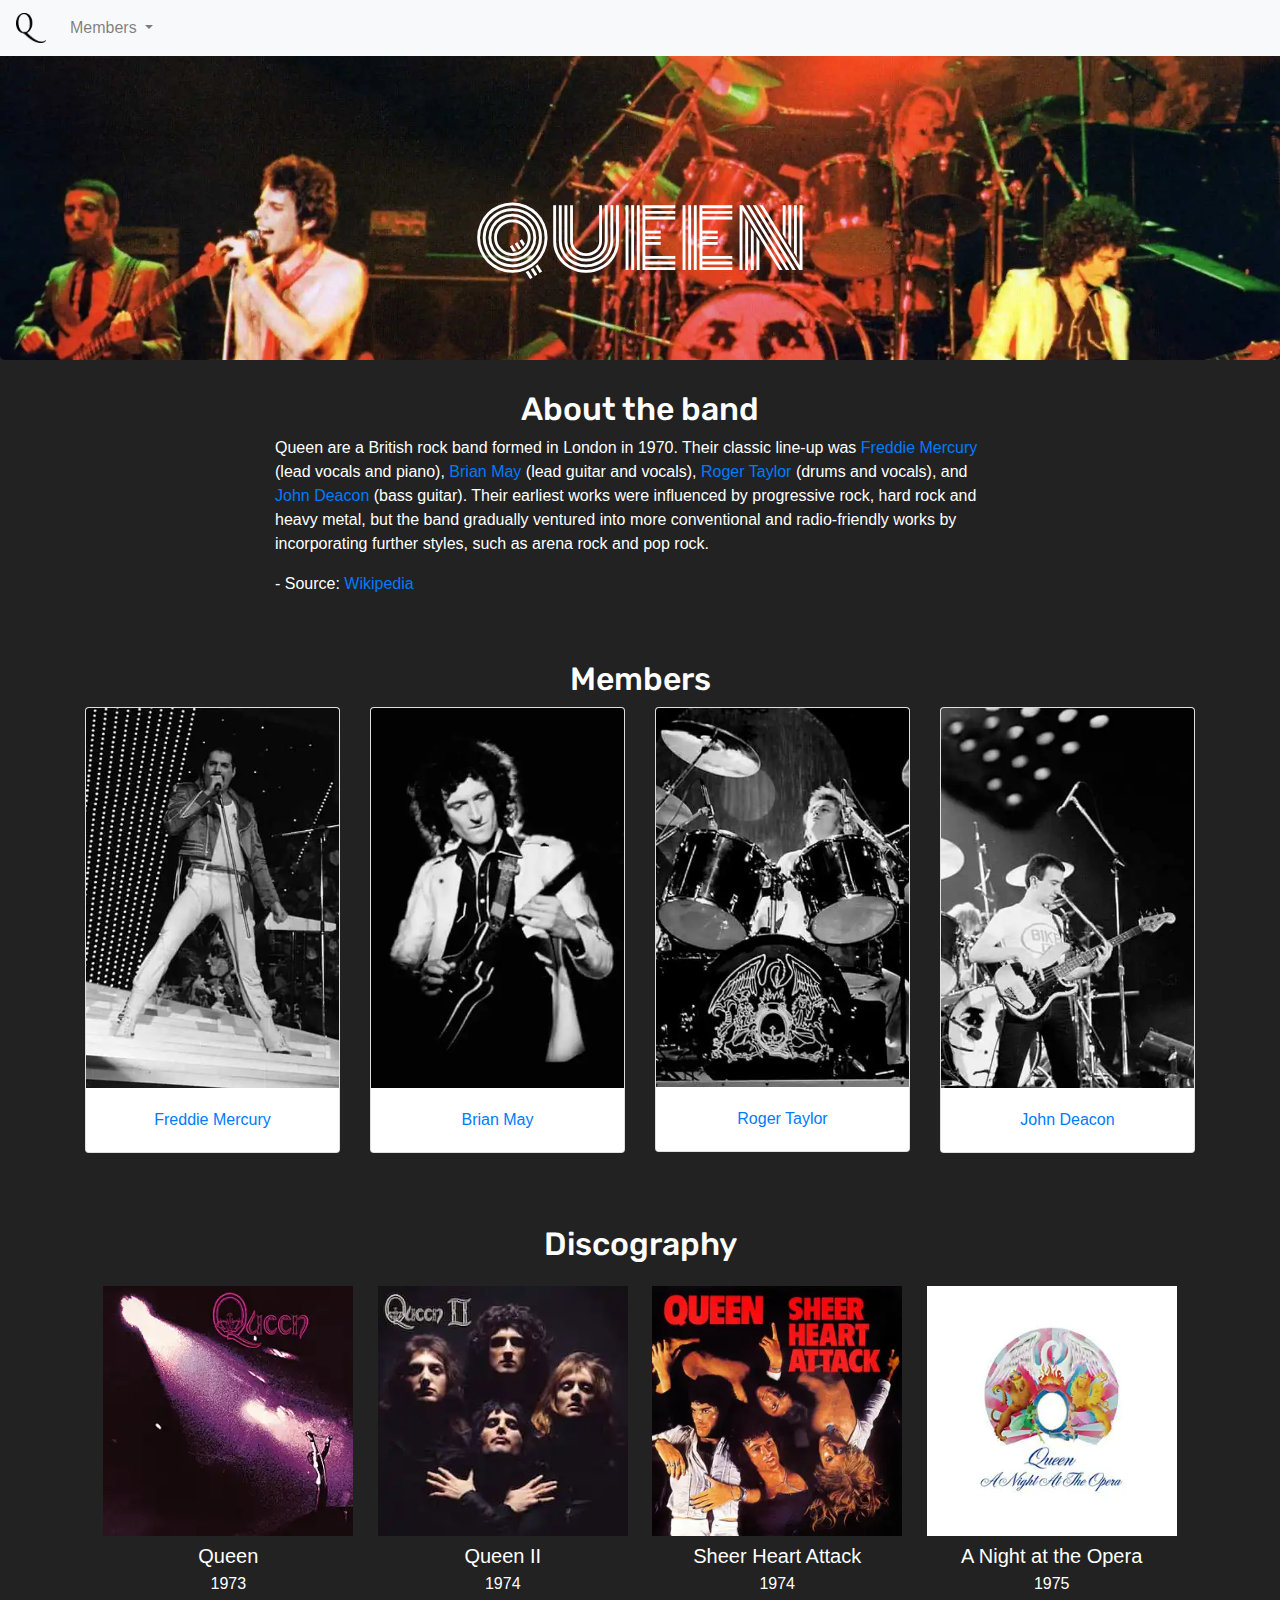
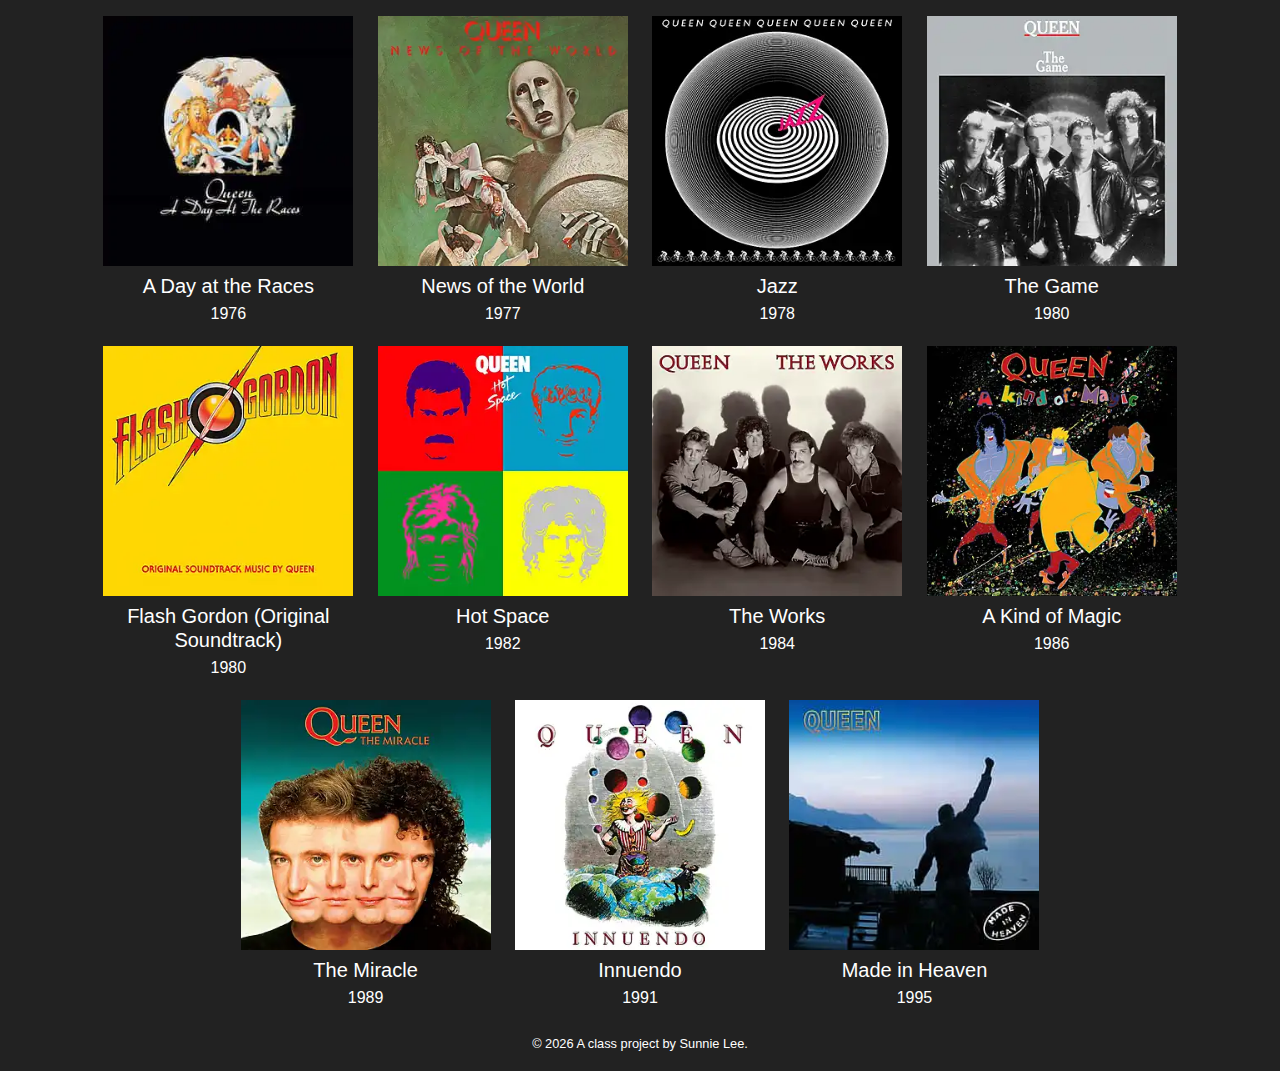
==== commit fa5a13eb: "Final turn in! Added logo to navbar, edited page titles and alt messages." ====
--- a/docs/index.html
+++ b/docs/index.html
@@ -2,7 +2,7 @@
 <html lang="en">
 <!-- A Intro to Coding for Journalists class project -->
 <head>
-  <title>Queen | Queen</title>
+  <title>Queen | Home</title>
   <meta name="description" content="Default description">
   <meta charset="utf-8">
   <meta http-equiv="X-UA-Compatible" content="IE=edge" />
@@ -12,7 +12,9 @@
 </head>
 <body>
   <nav class="navbar fixed-top navbar-expand-lg navbar-light bg-light">
-  <a class="navbar-brand" href="index.html">Home</a>
+  <a class="navbar-brand" href="#">
+    <img src="img/q.png" width="30" height="30" class="d-inline-block align-top" alt="Logo">
+  </a>
   <button class="navbar-toggler" type="button" data-toggle="collapse" data-target="#navbarNavDropdown" aria-controls="navbarNavDropdown" aria-expanded="false" aria-label="Toggle navigation">
     <span class="navbar-toggler-icon"></span>
   </button>
--- a/docs/css/main.css
+++ b/docs/css/main.css
@@ -4,4 +4,4 @@
  * Copyright 2011-2019 Twitter, Inc.
  * Licensed under MIT (https://github.com/twbs/bootstrap/blob/master/LICENSE)
  */:root{--blue:#007bff;--indigo:#6610f2;--purple:#6f42c1;--pink:#e83e8c;--red:#dc3545;--orange:#fd7e14;--yellow:#ffc107;--green:#28a745;--teal:#20c997;--cyan:#17a2b8;--white:#fff;--gray:#6c757d;--gray-dark:#343a40;--primary:#007bff;--secondary:#6c757d;--success:#28a745;--info:#17a2b8;--warning:#ffc107;--danger:#dc3545;--light:#f8f9fa;--dark:#343a40;--breakpoint-xs:0;--breakpoint-sm:576px;--breakpoint-md:768px;--breakpoint-lg:992px;--breakpoint-xl:1200px;--font-family-sans-serif:-apple-system,BlinkMacSystemFont,"Segoe UI",Roboto,"Helvetica Neue",Arial,"Noto Sans",sans-serif,"Apple Color Emoji","Segoe UI Emoji","Segoe UI Symbol","Noto Color Emoji";--font-family-monospace:SFMono-Regular,Menlo,Monaco,Consolas,"Liberation Mono","Courier New",monospace}*,:after,:before{box-sizing:border-box}html{font-family:sans-serif;line-height:1.15;-webkit-text-size-adjust:100%;-webkit-tap-highlight-color:rgba(0,0,0,0)}article,aside,figcaption,figure,footer,header,hgroup,main,nav,section{display:block}body{margin:0;font-family:-apple-system,BlinkMacSystemFont,Segoe UI,Roboto,Helvetica Neue,Arial,Noto Sans,sans-serif;font-size:1rem;font-weight:400;line-height:1.5;color:#212529;text-align:left;background-color:#fff}[tabindex="-1"]:focus{outline:0!important}hr{box-sizing:content-box;height:0;overflow:visible}h1,h2,h3,h4,h5,h6{margin-top:0;margin-bottom:.5rem}p{margin-top:0;margin-bottom:1rem}abbr[data-original-title],abbr[title]{text-decoration:underline;-webkit-text-decoration:underline dotted;-moz-text-decoration:underline dotted;text-decoration:underline dotted;cursor:help;border-bottom:0;text-decoration-skip-ink:none}address{font-style:normal;line-height:inherit}address,dl,ol,ul{margin-bottom:1rem}dl,ol,ul{margin-top:0}ol ol,ol ul,ul ol,ul ul{margin-bottom:0}dt{font-weight:700}dd{margin-bottom:.5rem;margin-left:0}blockquote{margin:0 0 1rem}b,strong{font-weight:bolder}small{font-size:80%}sub,sup{position:relative;font-size:75%;line-height:0;vertical-align:baseline}sub{bottom:-.25em}sup{top:-.5em}a{color:#007bff;text-decoration:none;background-color:transparent}a:hover{color:#0056b3;text-decoration:underline}a:not([href]):not([tabindex]),a:not([href]):not([tabindex]):focus,a:not([href]):not([tabindex]):hover{color:inherit;text-decoration:none}a:not([href]):not([tabindex]):focus{outline:0}code,kbd,pre,samp{font-family:SFMono-Regular,Menlo,Monaco,Consolas,Liberation Mono,Courier New,monospace;font-size:1em}pre{margin-top:0;margin-bottom:1rem;overflow:auto}figure{margin:0 0 1rem}img{border-style:none}img,svg{vertical-align:middle}svg{overflow:hidden}table{border-collapse:collapse}caption{padding-top:.75rem;padding-bottom:.75rem;color:#6c757d;text-align:left;caption-side:bottom}th{text-align:inherit}label{display:inline-block;margin-bottom:.5rem}button{border-radius:0}button:focus{outline:1px dotted;outline:5px auto -webkit-focus-ring-color}button,input,optgroup,select,textarea{margin:0;font-family:inherit;font-size:inherit;line-height:inherit}button,input{overflow:visible}button,select{text-transform:none}select{word-wrap:normal}[type=button],[type=reset],[type=submit],button{-webkit-appearance:button}[type=button]:not(:disabled),[type=reset]:not(:disabled),[type=submit]:not(:disabled),button:not(:disabled){cursor:pointer}[type=button]::-moz-focus-inner,[type=reset]::-moz-focus-inner,[type=submit]::-moz-focus-inner,button::-moz-focus-inner{padding:0;border-style:none}input[type=checkbox],input[type=radio]{box-sizing:border-box;padding:0}input[type=date],input[type=datetime-local],input[type=month],input[type=time]{-webkit-appearance:listbox}textarea{overflow:auto;resize:vertical}fieldset{min-width:0;padding:0;margin:0;border:0}legend{display:block;width:100%;max-width:100%;padding:0;margin-bottom:.5rem;font-size:1.5rem;line-height:inherit;color:inherit;white-space:normal}progress{vertical-align:baseline}[type=number]::-webkit-inner-spin-button,[type=number]::-webkit-outer-spin-button{height:auto}[type=search]{outline-offset:-2px;-webkit-appearance:none}[type=search]::-webkit-search-decoration{-webkit-appearance:none}::-webkit-file-upload-button{font:inherit;-webkit-appearance:button}output{display:inline-block}summary{display:list-item;cursor:pointer}template{display:none}[hidden]{display:none!important}.h1,.h2,.h3,.h4,.h5,.h6,h1,h2,h3,h4,h5,h6{margin-bottom:.5rem;font-weight:500;line-height:1.2}.h1,h1{font-size:2.5rem}.h2,h2{font-size:2rem}.h3,h3{font-size:1.75rem}.h4,h4{font-size:1.5rem}.h5,h5{font-size:1.25rem}.h6,h6{font-size:1rem}.lead{font-size:1.25rem;font-weight:300}.display-1{font-size:6rem}.display-1,.display-2{font-weight:300;line-height:1.2}.display-2{font-size:5.5rem}.display-3{font-size:4.5rem}.display-3,.display-4{font-weight:300;line-height:1.2}.display-4{font-size:3.5rem}hr{margin-top:1rem;margin-bottom:1rem;border:0;border-top:1px solid rgba(0,0,0,.1)}.small,small{font-size:80%;font-weight:400}.mark,mark{padding:.2em;background-color:#fcf8e3}.list-inline,.list-unstyled{padding-left:0;list-style:none}.list-inline-item{display:inline-block}.list-inline-item:not(:last-child){margin-right:.5rem}.initialism{font-size:90%;text-transform:uppercase}.blockquote{margin-bottom:1rem;font-size:1.25rem}.blockquote-footer{display:block;font-size:80%;color:#6c757d}.blockquote-footer:before{content:"\2014\00A0"}.img-fluid,.img-thumbnail{max-width:100%;height:auto}.img-thumbnail{padding:.25rem;background-color:#fff;border:1px solid #dee2e6;border-radius:.25rem}.figure{display:inline-block}.figure-img{margin-bottom:.5rem;line-height:1}.figure-caption{font-size:90%;color:#6c757d}code{font-size:87.5%;color:#e83e8c;word-break:break-word}a>code{color:inherit}kbd{padding:.2rem .4rem;font-size:87.5%;color:#fff;background-color:#212529;border-radius:.2rem}kbd kbd{padding:0;font-size:100%;font-weight:700}pre{display:block;font-size:87.5%;color:#212529}pre code{font-size:inherit;color:inherit;word-break:normal}.pre-scrollable{max-height:340px;overflow-y:scroll}.container{width:100%;padding-right:15px;padding-left:15px;margin-right:auto;margin-left:auto}@media (min-width:576px){.container{max-width:540px}}@media (min-width:768px){.container{max-width:720px}}@media (min-width:992px){.container{max-width:960px}}@media (min-width:1200px){.container{max-width:1140px}}.container-fluid{width:100%;padding-right:15px;padding-left:15px;margin-right:auto;margin-left:auto}.row{display:-ms-flexbox;display:flex;-ms-flex-wrap:wrap;flex-wrap:wrap;margin-right:-15px;margin-left:-15px}.no-gutters{margin-right:0;margin-left:0}.no-gutters>.col,.no-gutters>[class*=col-]{padding-right:0;padding-left:0}.col,.col-1,.col-2,.col-3,.col-4,.col-5,.col-6,.col-7,.col-8,.col-9,.col-10,.col-11,.col-12,.col-auto,.col-lg,.col-lg-1,.col-lg-2,.col-lg-3,.col-lg-4,.col-lg-5,.col-lg-6,.col-lg-7,.col-lg-8,.col-lg-9,.col-lg-10,.col-lg-11,.col-lg-12,.col-lg-auto,.col-md,.col-md-1,.col-md-2,.col-md-3,.col-md-4,.col-md-5,.col-md-6,.col-md-7,.col-md-8,.col-md-9,.col-md-10,.col-md-11,.col-md-12,.col-md-auto,.col-sm,.col-sm-1,.col-sm-2,.col-sm-3,.col-sm-4,.col-sm-5,.col-sm-6,.col-sm-7,.col-sm-8,.col-sm-9,.col-sm-10,.col-sm-11,.col-sm-12,.col-sm-auto,.col-xl,.col-xl-1,.col-xl-2,.col-xl-3,.col-xl-4,.col-xl-5,.col-xl-6,.col-xl-7,.col-xl-8,.col-xl-9,.col-xl-10,.col-xl-11,.col-xl-12,.col-xl-auto{position:relative;width:100%;padding-right:15px;padding-left:15px}.col{-ms-flex-preferred-size:0;flex-basis:0;-ms-flex-positive:1;flex-grow:1;max-width:100%}.col-auto{-ms-flex:0 0 auto;flex:0 0 auto;width:auto;max-width:100%}.col-1{-ms-flex:0 0 8.33333%;flex:0 0 8.33333%;max-width:8.33333%}.col-2{-ms-flex:0 0 16.66667%;flex:0 0 16.66667%;max-width:16.66667%}.col-3{-ms-flex:0 0 25%;flex:0 0 25%;max-width:25%}.col-4{-ms-flex:0 0 33.33333%;flex:0 0 33.33333%;max-width:33.33333%}.col-5{-ms-flex:0 0 41.66667%;flex:0 0 41.66667%;max-width:41.66667%}.col-6{-ms-flex:0 0 50%;flex:0 0 50%;max-width:50%}.col-7{-ms-flex:0 0 58.33333%;flex:0 0 58.33333%;max-width:58.33333%}.col-8{-ms-flex:0 0 66.66667%;flex:0 0 66.66667%;max-width:66.66667%}.col-9{-ms-flex:0 0 75%;flex:0 0 75%;max-width:75%}.col-10{-ms-flex:0 0 83.33333%;flex:0 0 83.33333%;max-width:83.33333%}.col-11{-ms-flex:0 0 91.66667%;flex:0 0 91.66667%;max-width:91.66667%}.col-12{-ms-flex:0 0 100%;flex:0 0 100%;max-width:100%}.order-first{-ms-flex-order:-1;order:-1}.order-last{-ms-flex-order:13;order:13}.order-0{-ms-flex-order:0;order:0}.order-1{-ms-flex-order:1;order:1}.order-2{-ms-flex-order:2;order:2}.order-3{-ms-flex-order:3;order:3}.order-4{-ms-flex-order:4;order:4}.order-5{-ms-flex-order:5;order:5}.order-6{-ms-flex-order:6;order:6}.order-7{-ms-flex-order:7;order:7}.order-8{-ms-flex-order:8;order:8}.order-9{-ms-flex-order:9;order:9}.order-10{-ms-flex-order:10;order:10}.order-11{-ms-flex-order:11;order:11}.order-12{-ms-flex-order:12;order:12}.offset-1{margin-left:8.33333%}.offset-2{margin-left:16.66667%}.offset-3{margin-left:25%}.offset-4{margin-left:33.33333%}.offset-5{margin-left:41.66667%}.offset-6{margin-left:50%}.offset-7{margin-left:58.33333%}.offset-8{margin-left:66.66667%}.offset-9{margin-left:75%}.offset-10{margin-left:83.33333%}.offset-11{margin-left:91.66667%}@media (min-width:576px){.col-sm{-ms-flex-preferred-size:0;flex-basis:0;-ms-flex-positive:1;flex-grow:1;max-width:100%}.col-sm-auto{-ms-flex:0 0 auto;flex:0 0 auto;width:auto;max-width:100%}.col-sm-1{-ms-flex:0 0 8.33333%;flex:0 0 8.33333%;max-width:8.33333%}.col-sm-2{-ms-flex:0 0 16.66667%;flex:0 0 16.66667%;max-width:16.66667%}.col-sm-3{-ms-flex:0 0 25%;flex:0 0 25%;max-width:25%}.col-sm-4{-ms-flex:0 0 33.33333%;flex:0 0 33.33333%;max-width:33.33333%}.col-sm-5{-ms-flex:0 0 41.66667%;flex:0 0 41.66667%;max-width:41.66667%}.col-sm-6{-ms-flex:0 0 50%;flex:0 0 50%;max-width:50%}.col-sm-7{-ms-flex:0 0 58.33333%;flex:0 0 58.33333%;max-width:58.33333%}.col-sm-8{-ms-flex:0 0 66.66667%;flex:0 0 66.66667%;max-width:66.66667%}.col-sm-9{-ms-flex:0 0 75%;flex:0 0 75%;max-width:75%}.col-sm-10{-ms-flex:0 0 83.33333%;flex:0 0 83.33333%;max-width:83.33333%}.col-sm-11{-ms-flex:0 0 91.66667%;flex:0 0 91.66667%;max-width:91.66667%}.col-sm-12{-ms-flex:0 0 100%;flex:0 0 100%;max-width:100%}.order-sm-first{-ms-flex-order:-1;order:-1}.order-sm-last{-ms-flex-order:13;order:13}.order-sm-0{-ms-flex-order:0;order:0}.order-sm-1{-ms-flex-order:1;order:1}.order-sm-2{-ms-flex-order:2;order:2}.order-sm-3{-ms-flex-order:3;order:3}.order-sm-4{-ms-flex-order:4;order:4}.order-sm-5{-ms-flex-order:5;order:5}.order-sm-6{-ms-flex-order:6;order:6}.order-sm-7{-ms-flex-order:7;order:7}.order-sm-8{-ms-flex-order:8;order:8}.order-sm-9{-ms-flex-order:9;order:9}.order-sm-10{-ms-flex-order:10;order:10}.order-sm-11{-ms-flex-order:11;order:11}.order-sm-12{-ms-flex-order:12;order:12}.offset-sm-0{margin-left:0}.offset-sm-1{margin-left:8.33333%}.offset-sm-2{margin-left:16.66667%}.offset-sm-3{margin-left:25%}.offset-sm-4{margin-left:33.33333%}.offset-sm-5{margin-left:41.66667%}.offset-sm-6{margin-left:50%}.offset-sm-7{margin-left:58.33333%}.offset-sm-8{margin-left:66.66667%}.offset-sm-9{margin-left:75%}.offset-sm-10{margin-left:83.33333%}.offset-sm-11{margin-left:91.66667%}}@media (min-width:768px){.col-md{-ms-flex-preferred-size:0;flex-basis:0;-ms-flex-positive:1;flex-grow:1;max-width:100%}.col-md-auto{-ms-flex:0 0 auto;flex:0 0 auto;width:auto;max-width:100%}.col-md-1{-ms-flex:0 0 8.33333%;flex:0 0 8.33333%;max-width:8.33333%}.col-md-2{-ms-flex:0 0 16.66667%;flex:0 0 16.66667%;max-width:16.66667%}.col-md-3{-ms-flex:0 0 25%;flex:0 0 25%;max-width:25%}.col-md-4{-ms-flex:0 0 33.33333%;flex:0 0 33.33333%;max-width:33.33333%}.col-md-5{-ms-flex:0 0 41.66667%;flex:0 0 41.66667%;max-width:41.66667%}.col-md-6{-ms-flex:0 0 50%;flex:0 0 50%;max-width:50%}.col-md-7{-ms-flex:0 0 58.33333%;flex:0 0 58.33333%;max-width:58.33333%}.col-md-8{-ms-flex:0 0 66.66667%;flex:0 0 66.66667%;max-width:66.66667%}.col-md-9{-ms-flex:0 0 75%;flex:0 0 75%;max-width:75%}.col-md-10{-ms-flex:0 0 83.33333%;flex:0 0 83.33333%;max-width:83.33333%}.col-md-11{-ms-flex:0 0 91.66667%;flex:0 0 91.66667%;max-width:91.66667%}.col-md-12{-ms-flex:0 0 100%;flex:0 0 100%;max-width:100%}.order-md-first{-ms-flex-order:-1;order:-1}.order-md-last{-ms-flex-order:13;order:13}.order-md-0{-ms-flex-order:0;order:0}.order-md-1{-ms-flex-order:1;order:1}.order-md-2{-ms-flex-order:2;order:2}.order-md-3{-ms-flex-order:3;order:3}.order-md-4{-ms-flex-order:4;order:4}.order-md-5{-ms-flex-order:5;order:5}.order-md-6{-ms-flex-order:6;order:6}.order-md-7{-ms-flex-order:7;order:7}.order-md-8{-ms-flex-order:8;order:8}.order-md-9{-ms-flex-order:9;order:9}.order-md-10{-ms-flex-order:10;order:10}.order-md-11{-ms-flex-order:11;order:11}.order-md-12{-ms-flex-order:12;order:12}.offset-md-0{margin-left:0}.offset-md-1{margin-left:8.33333%}.offset-md-2{margin-left:16.66667%}.offset-md-3{margin-left:25%}.offset-md-4{margin-left:33.33333%}.offset-md-5{margin-left:41.66667%}.offset-md-6{margin-left:50%}.offset-md-7{margin-left:58.33333%}.offset-md-8{margin-left:66.66667%}.offset-md-9{margin-left:75%}.offset-md-10{margin-left:83.33333%}.offset-md-11{margin-left:91.66667%}}@media (min-width:992px){.col-lg{-ms-flex-preferred-size:0;flex-basis:0;-ms-flex-positive:1;flex-grow:1;max-width:100%}.col-lg-auto{-ms-flex:0 0 auto;flex:0 0 auto;width:auto;max-width:100%}.col-lg-1{-ms-flex:0 0 8.33333%;flex:0 0 8.33333%;max-width:8.33333%}.col-lg-2{-ms-flex:0 0 16.66667%;flex:0 0 16.66667%;max-width:16.66667%}.col-lg-3{-ms-flex:0 0 25%;flex:0 0 25%;max-width:25%}.col-lg-4{-ms-flex:0 0 33.33333%;flex:0 0 33.33333%;max-width:33.33333%}.col-lg-5{-ms-flex:0 0 41.66667%;flex:0 0 41.66667%;max-width:41.66667%}.col-lg-6{-ms-flex:0 0 50%;flex:0 0 50%;max-width:50%}.col-lg-7{-ms-flex:0 0 58.33333%;flex:0 0 58.33333%;max-width:58.33333%}.col-lg-8{-ms-flex:0 0 66.66667%;flex:0 0 66.66667%;max-width:66.66667%}.col-lg-9{-ms-flex:0 0 75%;flex:0 0 75%;max-width:75%}.col-lg-10{-ms-flex:0 0 83.33333%;flex:0 0 83.33333%;max-width:83.33333%}.col-lg-11{-ms-flex:0 0 91.66667%;flex:0 0 91.66667%;max-width:91.66667%}.col-lg-12{-ms-flex:0 0 100%;flex:0 0 100%;max-width:100%}.order-lg-first{-ms-flex-order:-1;order:-1}.order-lg-last{-ms-flex-order:13;order:13}.order-lg-0{-ms-flex-order:0;order:0}.order-lg-1{-ms-flex-order:1;order:1}.order-lg-2{-ms-flex-order:2;order:2}.order-lg-3{-ms-flex-order:3;order:3}.order-lg-4{-ms-flex-order:4;order:4}.order-lg-5{-ms-flex-order:5;order:5}.order-lg-6{-ms-flex-order:6;order:6}.order-lg-7{-ms-flex-order:7;order:7}.order-lg-8{-ms-flex-order:8;order:8}.order-lg-9{-ms-flex-order:9;order:9}.order-lg-10{-ms-flex-order:10;order:10}.order-lg-11{-ms-flex-order:11;order:11}.order-lg-12{-ms-flex-order:12;order:12}.offset-lg-0{margin-left:0}.offset-lg-1{margin-left:8.33333%}.offset-lg-2{margin-left:16.66667%}.offset-lg-3{margin-left:25%}.offset-lg-4{margin-left:33.33333%}.offset-lg-5{margin-left:41.66667%}.offset-lg-6{margin-left:50%}.offset-lg-7{margin-left:58.33333%}.offset-lg-8{margin-left:66.66667%}.offset-lg-9{margin-left:75%}.offset-lg-10{margin-left:83.33333%}.offset-lg-11{margin-left:91.66667%}}@media (min-width:1200px){.col-xl{-ms-flex-preferred-size:0;flex-basis:0;-ms-flex-positive:1;flex-grow:1;max-width:100%}.col-xl-auto{-ms-flex:0 0 auto;flex:0 0 auto;width:auto;max-width:100%}.col-xl-1{-ms-flex:0 0 8.33333%;flex:0 0 8.33333%;max-width:8.33333%}.col-xl-2{-ms-flex:0 0 16.66667%;flex:0 0 16.66667%;max-width:16.66667%}.col-xl-3{-ms-flex:0 0 25%;flex:0 0 25%;max-width:25%}.col-xl-4{-ms-flex:0 0 33.33333%;flex:0 0 33.33333%;max-width:33.33333%}.col-xl-5{-ms-flex:0 0 41.66667%;flex:0 0 41.66667%;max-width:41.66667%}.col-xl-6{-ms-flex:0 0 50%;flex:0 0 50%;max-width:50%}.col-xl-7{-ms-flex:0 0 58.33333%;flex:0 0 58.33333%;max-width:58.33333%}.col-xl-8{-ms-flex:0 0 66.66667%;flex:0 0 66.66667%;max-width:66.66667%}.col-xl-9{-ms-flex:0 0 75%;flex:0 0 75%;max-width:75%}.col-xl-10{-ms-flex:0 0 83.33333%;flex:0 0 83.33333%;max-width:83.33333%}.col-xl-11{-ms-flex:0 0 91.66667%;flex:0 0 91.66667%;max-width:91.66667%}.col-xl-12{-ms-flex:0 0 100%;flex:0 0 100%;max-width:100%}.order-xl-first{-ms-flex-order:-1;order:-1}.order-xl-last{-ms-flex-order:13;order:13}.order-xl-0{-ms-flex-order:0;order:0}.order-xl-1{-ms-flex-order:1;order:1}.order-xl-2{-ms-flex-order:2;order:2}.order-xl-3{-ms-flex-order:3;order:3}.order-xl-4{-ms-flex-order:4;order:4}.order-xl-5{-ms-flex-order:5;order:5}.order-xl-6{-ms-flex-order:6;order:6}.order-xl-7{-ms-flex-order:7;order:7}.order-xl-8{-ms-flex-order:8;order:8}.order-xl-9{-ms-flex-order:9;order:9}.order-xl-10{-ms-flex-order:10;order:10}.order-xl-11{-ms-flex-order:11;order:11}.order-xl-12{-ms-flex-order:12;order:12}.offset-xl-0{margin-left:0}.offset-xl-1{margin-left:8.33333%}.offset-xl-2{margin-left:16.66667%}.offset-xl-3{margin-left:25%}.offset-xl-4{margin-left:33.33333%}.offset-xl-5{margin-left:41.66667%}.offset-xl-6{margin-left:50%}.offset-xl-7{margin-left:58.33333%}.offset-xl-8{margin-left:66.66667%}.offset-xl-9{margin-left:75%}.offset-xl-10{margin-left:83.33333%}.offset-xl-11{margin-left:91.66667%}}.table{width:100%;margin-bottom:1rem;color:#212529}.table td,.table th{padding:.75rem;vertical-align:top;border-top:1px solid #dee2e6}.table thead th{vertical-align:bottom;border-bottom:2px solid #dee2e6}.table tbody+tbody{border-top:2px solid #dee2e6}.table-sm td,.table-sm th{padding:.3rem}.table-bordered,.table-bordered td,.table-bordered th{border:1px solid #dee2e6}.table-bordered thead td,.table-bordered thead th{border-bottom-width:2px}.table-borderless tbody+tbody,.table-borderless td,.table-borderless th,.table-borderless thead th{border:0}.table-striped tbody tr:nth-of-type(odd){background-color:rgba(0,0,0,.05)}.table-hover tbody tr:hover{color:#212529;background-color:rgba(0,0,0,.075)}.table-primary,.table-primary>td,.table-primary>th{background-color:#b8daff}.table-primary tbody+tbody,.table-primary td,.table-primary th,.table-primary thead th{border-color:#7abaff}.table-hover .table-primary:hover,.table-hover .table-primary:hover>td,.table-hover .table-primary:hover>th{background-color:#9fcdff}.table-secondary,.table-secondary>td,.table-secondary>th{background-color:#d6d8db}.table-secondary tbody+tbody,.table-secondary td,.table-secondary th,.table-secondary thead th{border-color:#b3b7bb}.table-hover .table-secondary:hover,.table-hover .table-secondary:hover>td,.table-hover .table-secondary:hover>th{background-color:#c8cbcf}.table-success,.table-success>td,.table-success>th{background-color:#c3e6cb}.table-success tbody+tbody,.table-success td,.table-success th,.table-success thead th{border-color:#8fd19e}.table-hover .table-success:hover,.table-hover .table-success:hover>td,.table-hover .table-success:hover>th{background-color:#b1dfbb}.table-info,.table-info>td,.table-info>th{background-color:#bee5eb}.table-info tbody+tbody,.table-info td,.table-info th,.table-info thead th{border-color:#86cfda}.table-hover .table-info:hover,.table-hover .table-info:hover>td,.table-hover .table-info:hover>th{background-color:#abdde5}.table-warning,.table-warning>td,.table-warning>th{background-color:#ffeeba}.table-warning tbody+tbody,.table-warning td,.table-warning th,.table-warning thead th{border-color:#ffdf7e}.table-hover .table-warning:hover,.table-hover .table-warning:hover>td,.table-hover .table-warning:hover>th{background-color:#ffe8a1}.table-danger,.table-danger>td,.table-danger>th{background-color:#f5c6cb}.table-danger tbody+tbody,.table-danger td,.table-danger th,.table-danger thead th{border-color:#ed969e}.table-hover .table-danger:hover,.table-hover .table-danger:hover>td,.table-hover .table-danger:hover>th{background-color:#f1b0b7}.table-light,.table-light>td,.table-light>th{background-color:#fdfdfe}.table-light tbody+tbody,.table-light td,.table-light th,.table-light thead th{border-color:#fbfcfc}.table-hover .table-light:hover,.table-hover .table-light:hover>td,.table-hover .table-light:hover>th{background-color:#ececf6}.table-dark,.table-dark>td,.table-dark>th{background-color:#c6c8ca}.table-dark tbody+tbody,.table-dark td,.table-dark th,.table-dark thead th{border-color:#95999c}.table-hover .table-dark:hover,.table-hover .table-dark:hover>td,.table-hover .table-dark:hover>th{background-color:#b9bbbe}.table-active,.table-active>td,.table-active>th,.table-hover .table-active:hover,.table-hover .table-active:hover>td,.table-hover .table-active:hover>th{background-color:rgba(0,0,0,.075)}.table .thead-dark th{color:#fff;background-color:#343a40;border-color:#454d55}.table .thead-light th{color:#495057;background-color:#e9ecef;border-color:#dee2e6}.table-dark{color:#fff;background-color:#343a40}.table-dark td,.table-dark th,.table-dark thead th{border-color:#454d55}.table-dark.table-bordered{border:0}.table-dark.table-striped tbody tr:nth-of-type(odd){background-color:hsla(0,0%,100%,.05)}.table-dark.table-hover tbody tr:hover{color:#fff;background-color:hsla(0,0%,100%,.075)}@media (max-width:575.98px){.table-responsive-sm{display:block;width:100%;overflow-x:auto;-webkit-overflow-scrolling:touch}.table-responsive-sm>.table-bordered{border:0}}@media (max-width:767.98px){.table-responsive-md{display:block;width:100%;overflow-x:auto;-webkit-overflow-scrolling:touch}.table-responsive-md>.table-bordered{border:0}}@media (max-width:991.98px){.table-responsive-lg{display:block;width:100%;overflow-x:auto;-webkit-overflow-scrolling:touch}.table-responsive-lg>.table-bordered{border:0}}@media (max-width:1199.98px){.table-responsive-xl{display:block;width:100%;overflow-x:auto;-webkit-overflow-scrolling:touch}.table-responsive-xl>.table-bordered{border:0}}.table-responsive{display:block;width:100%;overflow-x:auto;-webkit-overflow-scrolling:touch}.table-responsive>.table-bordered{border:0}.form-control{display:block;width:100%;height:calc(1.5em + .75rem + 2px);padding:.375rem .75rem;font-size:1rem;font-weight:400;line-height:1.5;color:#495057;background-color:#fff;background-clip:padding-box;border:1px solid #ced4da;border-radius:.25rem;transition:border-color .15s ease-in-out,box-shadow .15s ease-in-out}@media (prefers-reduced-motion:reduce){.form-control{transition:none}}.form-control::-ms-expand{background-color:transparent;border:0}.form-control:focus{color:#495057;background-color:#fff;border-color:#80bdff;outline:0;box-shadow:0 0 0 .2rem rgba(0,123,255,.25)}.form-control::-webkit-input-placeholder{color:#6c757d;opacity:1}.form-control::-moz-placeholder{color:#6c757d;opacity:1}.form-control:-ms-input-placeholder,.form-control::-ms-input-placeholder{color:#6c757d;opacity:1}.form-control::placeholder{color:#6c757d;opacity:1}.form-control:disabled,.form-control[readonly]{background-color:#e9ecef;opacity:1}select.form-control:focus::-ms-value{color:#495057;background-color:#fff}.form-control-file,.form-control-range{display:block;width:100%}.col-form-label{padding-top:calc(.375rem + 1px);padding-bottom:calc(.375rem + 1px);margin-bottom:0;font-size:inherit;line-height:1.5}.col-form-label-lg{padding-top:calc(.5rem + 1px);padding-bottom:calc(.5rem + 1px);font-size:1.25rem;line-height:1.5}.col-form-label-sm{padding-top:calc(.25rem + 1px);padding-bottom:calc(.25rem + 1px);font-size:.875rem;line-height:1.5}.form-control-plaintext{display:block;width:100%;padding-top:.375rem;padding-bottom:.375rem;margin-bottom:0;line-height:1.5;color:#212529;background-color:transparent;border:solid transparent;border-width:1px 0}.form-control-plaintext.form-control-lg,.form-control-plaintext.form-control-sm{padding-right:0;padding-left:0}.form-control-sm{height:calc(1.5em + .5rem + 2px);padding:.25rem .5rem;font-size:.875rem;line-height:1.5;border-radius:.2rem}.form-control-lg{height:calc(1.5em + 1rem + 2px);padding:.5rem 1rem;font-size:1.25rem;line-height:1.5;border-radius:.3rem}select.form-control[multiple],select.form-control[size],textarea.form-control{height:auto}.form-group{margin-bottom:1rem}.form-text{display:block;margin-top:.25rem}.form-row{display:-ms-flexbox;display:flex;-ms-flex-wrap:wrap;flex-wrap:wrap;margin-right:-5px;margin-left:-5px}.form-row>.col,.form-row>[class*=col-]{padding-right:5px;padding-left:5px}.form-check{position:relative;display:block;padding-left:1.25rem}.form-check-input{position:absolute;margin-top:.3rem;margin-left:-1.25rem}.form-check-input:disabled~.form-check-label{color:#6c757d}.form-check-label{margin-bottom:0}.form-check-inline{display:-ms-inline-flexbox;display:inline-flex;-ms-flex-align:center;align-items:center;padding-left:0;margin-right:.75rem}.form-check-inline .form-check-input{position:static;margin-top:0;margin-right:.3125rem;margin-left:0}.valid-feedback{display:none;width:100%;margin-top:.25rem;font-size:80%;color:#28a745}.valid-tooltip{position:absolute;top:100%;z-index:5;display:none;max-width:100%;padding:.25rem .5rem;margin-top:.1rem;font-size:.875rem;line-height:1.5;color:#fff;background-color:rgba(40,167,69,.9);border-radius:.25rem}.form-control.is-valid,.was-validated .form-control:valid{border-color:#28a745;padding-right:calc(1.5em + .75rem);background-image:url("data:image/svg+xml;charset=utf-8,%3Csvg xmlns='http://www.w3.org/2000/svg' viewBox='0 0 8 8'%3E%3Cpath fill='%2328a745' d='M2.3 6.73L.6 4.53c-.4-1.04.46-1.4 1.1-.8l1.1 1.4 3.4-3.8c.6-.63 1.6-.27 1.2.7l-4 4.6c-.43.5-.8.4-1.1.1z'/%3E%3C/svg%3E");background-repeat:no-repeat;background-position:100% calc(.375em + .1875rem);background-size:calc(.75em + .375rem) calc(.75em + .375rem)}.form-control.is-valid:focus,.was-validated .form-control:valid:focus{border-color:#28a745;box-shadow:0 0 0 .2rem rgba(40,167,69,.25)}.form-control.is-valid~.valid-feedback,.form-control.is-valid~.valid-tooltip,.was-validated .form-control:valid~.valid-feedback,.was-validated .form-control:valid~.valid-tooltip{display:block}.was-validated textarea.form-control:valid,textarea.form-control.is-valid{padding-right:calc(1.5em + .75rem);background-position:top calc(.375em + .1875rem) right calc(.375em + .1875rem)}.custom-select.is-valid,.was-validated .custom-select:valid{border-color:#28a745;padding-right:calc((1em + .75rem) * 3 / 4 + 1.75rem);background:url("data:image/svg+xml;charset=utf-8,%3Csvg xmlns='http://www.w3.org/2000/svg' viewBox='0 0 4 5'%3E%3Cpath fill='%23343a40' d='M2 0L0 2h4zm0 5L0 3h4z'/%3E%3C/svg%3E") no-repeat right .75rem center/8px 10px,url("data:image/svg+xml;charset=utf-8,%3Csvg xmlns='http://www.w3.org/2000/svg' viewBox='0 0 8 8'%3E%3Cpath fill='%2328a745' d='M2.3 6.73L.6 4.53c-.4-1.04.46-1.4 1.1-.8l1.1 1.4 3.4-3.8c.6-.63 1.6-.27 1.2.7l-4 4.6c-.43.5-.8.4-1.1.1z'/%3E%3C/svg%3E") #fff no-repeat center right 1.75rem/calc(.75em + .375rem) calc(.75em + .375rem)}.custom-select.is-valid:focus,.was-validated .custom-select:valid:focus{border-color:#28a745;box-shadow:0 0 0 .2rem rgba(40,167,69,.25)}.custom-select.is-valid~.valid-feedback,.custom-select.is-valid~.valid-tooltip,.form-control-file.is-valid~.valid-feedback,.form-control-file.is-valid~.valid-tooltip,.was-validated .custom-select:valid~.valid-feedback,.was-validated .custom-select:valid~.valid-tooltip,.was-validated .form-control-file:valid~.valid-feedback,.was-validated .form-control-file:valid~.valid-tooltip{display:block}.form-check-input.is-valid~.form-check-label,.was-validated .form-check-input:valid~.form-check-label{color:#28a745}.form-check-input.is-valid~.valid-feedback,.form-check-input.is-valid~.valid-tooltip,.was-validated .form-check-input:valid~.valid-feedback,.was-validated .form-check-input:valid~.valid-tooltip{display:block}.custom-control-input.is-valid~.custom-control-label,.was-validated .custom-control-input:valid~.custom-control-label{color:#28a745}.custom-control-input.is-valid~.custom-control-label:before,.was-validated .custom-control-input:valid~.custom-control-label:before{border-color:#28a745}.custom-control-input.is-valid~.valid-feedback,.custom-control-input.is-valid~.valid-tooltip,.was-validated .custom-control-input:valid~.valid-feedback,.was-validated .custom-control-input:valid~.valid-tooltip{display:block}.custom-control-input.is-valid:checked~.custom-control-label:before,.was-validated .custom-control-input:valid:checked~.custom-control-label:before{border-color:#34ce57;background-color:#34ce57}.custom-control-input.is-valid:focus~.custom-control-label:before,.was-validated .custom-control-input:valid:focus~.custom-control-label:before{box-shadow:0 0 0 .2rem rgba(40,167,69,.25)}.custom-control-input.is-valid:focus:not(:checked)~.custom-control-label:before,.custom-file-input.is-valid~.custom-file-label,.was-validated .custom-control-input:valid:focus:not(:checked)~.custom-control-label:before,.was-validated .custom-file-input:valid~.custom-file-label{border-color:#28a745}.custom-file-input.is-valid~.valid-feedback,.custom-file-input.is-valid~.valid-tooltip,.was-validated .custom-file-input:valid~.valid-feedback,.was-validated .custom-file-input:valid~.valid-tooltip{display:block}.custom-file-input.is-valid:focus~.custom-file-label,.was-validated .custom-file-input:valid:focus~.custom-file-label{border-color:#28a745;box-shadow:0 0 0 .2rem rgba(40,167,69,.25)}.invalid-feedback{display:none;width:100%;margin-top:.25rem;font-size:80%;color:#dc3545}.invalid-tooltip{position:absolute;top:100%;z-index:5;display:none;max-width:100%;padding:.25rem .5rem;margin-top:.1rem;font-size:.875rem;line-height:1.5;color:#fff;background-color:rgba(220,53,69,.9);border-radius:.25rem}.form-control.is-invalid,.was-validated .form-control:invalid{border-color:#dc3545;padding-right:calc(1.5em + .75rem);background-image:url("data:image/svg+xml;charset=utf-8,%3Csvg xmlns='http://www.w3.org/2000/svg' fill='%23dc3545' viewBox='-2 -2 7 7'%3E%3Cpath stroke='%23dc3545' d='M0 0l3 3m0-3L0 3'/%3E%3Ccircle r='.5'/%3E%3Ccircle cx='3' r='.5'/%3E%3Ccircle cy='3' r='.5'/%3E%3Ccircle cx='3' cy='3' r='.5'/%3E%3C/svg%3E");background-repeat:no-repeat;background-position:100% calc(.375em + .1875rem);background-size:calc(.75em + .375rem) calc(.75em + .375rem)}.form-control.is-invalid:focus,.was-validated .form-control:invalid:focus{border-color:#dc3545;box-shadow:0 0 0 .2rem rgba(220,53,69,.25)}.form-control.is-invalid~.invalid-feedback,.form-control.is-invalid~.invalid-tooltip,.was-validated .form-control:invalid~.invalid-feedback,.was-validated .form-control:invalid~.invalid-tooltip{display:block}.was-validated textarea.form-control:invalid,textarea.form-control.is-invalid{padding-right:calc(1.5em + .75rem);background-position:top calc(.375em + .1875rem) right calc(.375em + .1875rem)}.custom-select.is-invalid,.was-validated .custom-select:invalid{border-color:#dc3545;padding-right:calc((1em + .75rem) * 3 / 4 + 1.75rem);background:url("data:image/svg+xml;charset=utf-8,%3Csvg xmlns='http://www.w3.org/2000/svg' viewBox='0 0 4 5'%3E%3Cpath fill='%23343a40' d='M2 0L0 2h4zm0 5L0 3h4z'/%3E%3C/svg%3E") no-repeat right .75rem center/8px 10px,url("data:image/svg+xml;charset=utf-8,%3Csvg xmlns='http://www.w3.org/2000/svg' fill='%23dc3545' viewBox='-2 -2 7 7'%3E%3Cpath stroke='%23dc3545' d='M0 0l3 3m0-3L0 3'/%3E%3Ccircle r='.5'/%3E%3Ccircle cx='3' r='.5'/%3E%3Ccircle cy='3' r='.5'/%3E%3Ccircle cx='3' cy='3' r='.5'/%3E%3C/svg%3E") #fff no-repeat center right 1.75rem/calc(.75em + .375rem) calc(.75em + .375rem)}.custom-select.is-invalid:focus,.was-validated .custom-select:invalid:focus{border-color:#dc3545;box-shadow:0 0 0 .2rem rgba(220,53,69,.25)}.custom-select.is-invalid~.invalid-feedback,.custom-select.is-invalid~.invalid-tooltip,.form-control-file.is-invalid~.invalid-feedback,.form-control-file.is-invalid~.invalid-tooltip,.was-validated .custom-select:invalid~.invalid-feedback,.was-validated .custom-select:invalid~.invalid-tooltip,.was-validated .form-control-file:invalid~.invalid-feedback,.was-validated .form-control-file:invalid~.invalid-tooltip{display:block}.form-check-input.is-invalid~.form-check-label,.was-validated .form-check-input:invalid~.form-check-label{color:#dc3545}.form-check-input.is-invalid~.invalid-feedback,.form-check-input.is-invalid~.invalid-tooltip,.was-validated .form-check-input:invalid~.invalid-feedback,.was-validated .form-check-input:invalid~.invalid-tooltip{display:block}.custom-control-input.is-invalid~.custom-control-label,.was-validated .custom-control-input:invalid~.custom-control-label{color:#dc3545}.custom-control-input.is-invalid~.custom-control-label:before,.was-validated .custom-control-input:invalid~.custom-control-label:before{border-color:#dc3545}.custom-control-input.is-invalid~.invalid-feedback,.custom-control-input.is-invalid~.invalid-tooltip,.was-validated .custom-control-input:invalid~.invalid-feedback,.was-validated .custom-control-input:invalid~.invalid-tooltip{display:block}.custom-control-input.is-invalid:checked~.custom-control-label:before,.was-validated .custom-control-input:invalid:checked~.custom-control-label:before{border-color:#e4606d;background-color:#e4606d}.custom-control-input.is-invalid:focus~.custom-control-label:before,.was-validated .custom-control-input:invalid:focus~.custom-control-label:before{box-shadow:0 0 0 .2rem rgba(220,53,69,.25)}.custom-control-input.is-invalid:focus:not(:checked)~.custom-control-label:before,.custom-file-input.is-invalid~.custom-file-label,.was-validated .custom-control-input:invalid:focus:not(:checked)~.custom-control-label:before,.was-validated .custom-file-input:invalid~.custom-file-label{border-color:#dc3545}.custom-file-input.is-invalid~.invalid-feedback,.custom-file-input.is-invalid~.invalid-tooltip,.was-validated .custom-file-input:invalid~.invalid-feedback,.was-validated .custom-file-input:invalid~.invalid-tooltip{display:block}.custom-file-input.is-invalid:focus~.custom-file-label,.was-validated .custom-file-input:invalid:focus~.custom-file-label{border-color:#dc3545;box-shadow:0 0 0 .2rem rgba(220,53,69,.25)}.form-inline{display:-ms-flexbox;display:flex;-ms-flex-flow:row wrap;flex-flow:row wrap;-ms-flex-align:center;align-items:center}.form-inline .form-check{width:100%}@media (min-width:576px){.form-inline label{-ms-flex-align:center;-ms-flex-pack:center;justify-content:center}.form-inline .form-group,.form-inline label{display:-ms-flexbox;display:flex;align-items:center;margin-bottom:0}.form-inline .form-group{-ms-flex:0 0 auto;flex:0 0 auto;-ms-flex-flow:row wrap;flex-flow:row wrap;-ms-flex-align:center}.form-inline .form-control{display:inline-block;width:auto;vertical-align:middle}.form-inline .form-control-plaintext{display:inline-block}.form-inline .custom-select,.form-inline .input-group{width:auto}.form-inline .form-check{display:-ms-flexbox;display:flex;-ms-flex-align:center;align-items:center;-ms-flex-pack:center;justify-content:center;width:auto;padding-left:0}.form-inline .form-check-input{position:relative;-ms-flex-negative:0;flex-shrink:0;margin-top:0;margin-right:.25rem;margin-left:0}.form-inline .custom-control{-ms-flex-align:center;align-items:center;-ms-flex-pack:center;justify-content:center}.form-inline .custom-control-label{margin-bottom:0}}.btn{display:inline-block;font-weight:400;color:#212529;text-align:center;vertical-align:middle;-webkit-user-select:none;-moz-user-select:none;-ms-user-select:none;user-select:none;background-color:transparent;border:1px solid transparent;padding:.375rem .75rem;font-size:1rem;line-height:1.5;border-radius:.25rem;transition:color .15s ease-in-out,background-color .15s ease-in-out,border-color .15s ease-in-out,box-shadow .15s ease-in-out}@media (prefers-reduced-motion:reduce){.btn{transition:none}}.btn:hover{color:#212529;text-decoration:none}.btn.focus,.btn:focus{outline:0;box-shadow:0 0 0 .2rem rgba(0,123,255,.25)}.btn.disabled,.btn:disabled{opacity:.65}a.btn.disabled,fieldset:disabled a.btn{pointer-events:none}.btn-primary{color:#fff;background-color:#007bff;border-color:#007bff}.btn-primary:hover{color:#fff;background-color:#0069d9;border-color:#0062cc}.btn-primary.focus,.btn-primary:focus{box-shadow:0 0 0 .2rem rgba(38,143,255,.5)}.btn-primary.disabled,.btn-primary:disabled{color:#fff;background-color:#007bff;border-color:#007bff}.btn-primary:not(:disabled):not(.disabled).active,.btn-primary:not(:disabled):not(.disabled):active,.show>.btn-primary.dropdown-toggle{color:#fff;background-color:#0062cc;border-color:#005cbf}.btn-primary:not(:disabled):not(.disabled).active:focus,.btn-primary:not(:disabled):not(.disabled):active:focus,.show>.btn-primary.dropdown-toggle:focus{box-shadow:0 0 0 .2rem rgba(38,143,255,.5)}.btn-secondary{color:#fff;background-color:#6c757d;border-color:#6c757d}.btn-secondary:hover{color:#fff;background-color:#5a6268;border-color:#545b62}.btn-secondary.focus,.btn-secondary:focus{box-shadow:0 0 0 .2rem hsla(208,6%,54%,.5)}.btn-secondary.disabled,.btn-secondary:disabled{color:#fff;background-color:#6c757d;border-color:#6c757d}.btn-secondary:not(:disabled):not(.disabled).active,.btn-secondary:not(:disabled):not(.disabled):active,.show>.btn-secondary.dropdown-toggle{color:#fff;background-color:#545b62;border-color:#4e555b}.btn-secondary:not(:disabled):not(.disabled).active:focus,.btn-secondary:not(:disabled):not(.disabled):active:focus,.show>.btn-secondary.dropdown-toggle:focus{box-shadow:0 0 0 .2rem hsla(208,6%,54%,.5)}.btn-success{color:#fff;background-color:#28a745;border-color:#28a745}.btn-success:hover{color:#fff;background-color:#218838;border-color:#1e7e34}.btn-success.focus,.btn-success:focus{box-shadow:0 0 0 .2rem rgba(72,180,97,.5)}.btn-success.disabled,.btn-success:disabled{color:#fff;background-color:#28a745;border-color:#28a745}.btn-success:not(:disabled):not(.disabled).active,.btn-success:not(:disabled):not(.disabled):active,.show>.btn-success.dropdown-toggle{color:#fff;background-color:#1e7e34;border-color:#1c7430}.btn-success:not(:disabled):not(.disabled).active:focus,.btn-success:not(:disabled):not(.disabled):active:focus,.show>.btn-success.dropdown-toggle:focus{box-shadow:0 0 0 .2rem rgba(72,180,97,.5)}.btn-info{color:#fff;background-color:#17a2b8;border-color:#17a2b8}.btn-info:hover{color:#fff;background-color:#138496;border-color:#117a8b}.btn-info.focus,.btn-info:focus{box-shadow:0 0 0 .2rem rgba(58,176,195,.5)}.btn-info.disabled,.btn-info:disabled{color:#fff;background-color:#17a2b8;border-color:#17a2b8}.btn-info:not(:disabled):not(.disabled).active,.btn-info:not(:disabled):not(.disabled):active,.show>.btn-info.dropdown-toggle{color:#fff;background-color:#117a8b;border-color:#10707f}.btn-info:not(:disabled):not(.disabled).active:focus,.btn-info:not(:disabled):not(.disabled):active:focus,.show>.btn-info.dropdown-toggle:focus{box-shadow:0 0 0 .2rem rgba(58,176,195,.5)}.btn-warning{color:#212529;background-color:#ffc107;border-color:#ffc107}.btn-warning:hover{color:#212529;background-color:#e0a800;border-color:#d39e00}.btn-warning.focus,.btn-warning:focus{box-shadow:0 0 0 .2rem rgba(222,170,12,.5)}.btn-warning.disabled,.btn-warning:disabled{color:#212529;background-color:#ffc107;border-color:#ffc107}.btn-warning:not(:disabled):not(.disabled).active,.btn-warning:not(:disabled):not(.disabled):active,.show>.btn-warning.dropdown-toggle{color:#212529;background-color:#d39e00;border-color:#c69500}.btn-warning:not(:disabled):not(.disabled).active:focus,.btn-warning:not(:disabled):not(.disabled):active:focus,.show>.btn-warning.dropdown-toggle:focus{box-shadow:0 0 0 .2rem rgba(222,170,12,.5)}.btn-danger{color:#fff;background-color:#dc3545;border-color:#dc3545}.btn-danger:hover{color:#fff;background-color:#c82333;border-color:#bd2130}.btn-danger.focus,.btn-danger:focus{box-shadow:0 0 0 .2rem rgba(225,83,97,.5)}.btn-danger.disabled,.btn-danger:disabled{color:#fff;background-color:#dc3545;border-color:#dc3545}.btn-danger:not(:disabled):not(.disabled).active,.btn-danger:not(:disabled):not(.disabled):active,.show>.btn-danger.dropdown-toggle{color:#fff;background-color:#bd2130;border-color:#b21f2d}.btn-danger:not(:disabled):not(.disabled).active:focus,.btn-danger:not(:disabled):not(.disabled):active:focus,.show>.btn-danger.dropdown-toggle:focus{box-shadow:0 0 0 .2rem rgba(225,83,97,.5)}.btn-light{color:#212529;background-color:#f8f9fa;border-color:#f8f9fa}.btn-light:hover{color:#212529;background-color:#e2e6ea;border-color:#dae0e5}.btn-light.focus,.btn-light:focus{box-shadow:0 0 0 .2rem hsla(220,4%,85%,.5)}.btn-light.disabled,.btn-light:disabled{color:#212529;background-color:#f8f9fa;border-color:#f8f9fa}.btn-light:not(:disabled):not(.disabled).active,.btn-light:not(:disabled):not(.disabled):active,.show>.btn-light.dropdown-toggle{color:#212529;background-color:#dae0e5;border-color:#d3d9df}.btn-light:not(:disabled):not(.disabled).active:focus,.btn-light:not(:disabled):not(.disabled):active:focus,.show>.btn-light.dropdown-toggle:focus{box-shadow:0 0 0 .2rem hsla(220,4%,85%,.5)}.btn-dark{color:#fff;background-color:#343a40;border-color:#343a40}.btn-dark:hover{color:#fff;background-color:#23272b;border-color:#1d2124}.btn-dark.focus,.btn-dark:focus{box-shadow:0 0 0 .2rem rgba(82,88,93,.5)}.btn-dark.disabled,.btn-dark:disabled{color:#fff;background-color:#343a40;border-color:#343a40}.btn-dark:not(:disabled):not(.disabled).active,.btn-dark:not(:disabled):not(.disabled):active,.show>.btn-dark.dropdown-toggle{color:#fff;background-color:#1d2124;border-color:#171a1d}.btn-dark:not(:disabled):not(.disabled).active:focus,.btn-dark:not(:disabled):not(.disabled):active:focus,.show>.btn-dark.dropdown-toggle:focus{box-shadow:0 0 0 .2rem rgba(82,88,93,.5)}.btn-outline-primary{color:#007bff;border-color:#007bff}.btn-outline-primary:hover{color:#fff;background-color:#007bff;border-color:#007bff}.btn-outline-primary.focus,.btn-outline-primary:focus{box-shadow:0 0 0 .2rem rgba(0,123,255,.5)}.btn-outline-primary.disabled,.btn-outline-primary:disabled{color:#007bff;background-color:transparent}.btn-outline-primary:not(:disabled):not(.disabled).active,.btn-outline-primary:not(:disabled):not(.disabled):active,.show>.btn-outline-primary.dropdown-toggle{color:#fff;background-color:#007bff;border-color:#007bff}.btn-outline-primary:not(:disabled):not(.disabled).active:focus,.btn-outline-primary:not(:disabled):not(.disabled):active:focus,.show>.btn-outline-primary.dropdown-toggle:focus{box-shadow:0 0 0 .2rem rgba(0,123,255,.5)}.btn-outline-secondary{color:#6c757d;border-color:#6c757d}.btn-outline-secondary:hover{color:#fff;background-color:#6c757d;border-color:#6c757d}.btn-outline-secondary.focus,.btn-outline-secondary:focus{box-shadow:0 0 0 .2rem hsla(208,7%,46%,.5)}.btn-outline-secondary.disabled,.btn-outline-secondary:disabled{color:#6c757d;background-color:transparent}.btn-outline-secondary:not(:disabled):not(.disabled).active,.btn-outline-secondary:not(:disabled):not(.disabled):active,.show>.btn-outline-secondary.dropdown-toggle{color:#fff;background-color:#6c757d;border-color:#6c757d}.btn-outline-secondary:not(:disabled):not(.disabled).active:focus,.btn-outline-secondary:not(:disabled):not(.disabled):active:focus,.show>.btn-outline-secondary.dropdown-toggle:focus{box-shadow:0 0 0 .2rem hsla(208,7%,46%,.5)}.btn-outline-success{color:#28a745;border-color:#28a745}.btn-outline-success:hover{color:#fff;background-color:#28a745;border-color:#28a745}.btn-outline-success.focus,.btn-outline-success:focus{box-shadow:0 0 0 .2rem rgba(40,167,69,.5)}.btn-outline-success.disabled,.btn-outline-success:disabled{color:#28a745;background-color:transparent}.btn-outline-success:not(:disabled):not(.disabled).active,.btn-outline-success:not(:disabled):not(.disabled):active,.show>.btn-outline-success.dropdown-toggle{color:#fff;background-color:#28a745;border-color:#28a745}.btn-outline-success:not(:disabled):not(.disabled).active:focus,.btn-outline-success:not(:disabled):not(.disabled):active:focus,.show>.btn-outline-success.dropdown-toggle:focus{box-shadow:0 0 0 .2rem rgba(40,167,69,.5)}.btn-outline-info{color:#17a2b8;border-color:#17a2b8}.btn-outline-info:hover{color:#fff;background-color:#17a2b8;border-color:#17a2b8}.btn-outline-info.focus,.btn-outline-info:focus{box-shadow:0 0 0 .2rem rgba(23,162,184,.5)}.btn-outline-info.disabled,.btn-outline-info:disabled{color:#17a2b8;background-color:transparent}.btn-outline-info:not(:disabled):not(.disabled).active,.btn-outline-info:not(:disabled):not(.disabled):active,.show>.btn-outline-info.dropdown-toggle{color:#fff;background-color:#17a2b8;border-color:#17a2b8}.btn-outline-info:not(:disabled):not(.disabled).active:focus,.btn-outline-info:not(:disabled):not(.disabled):active:focus,.show>.btn-outline-info.dropdown-toggle:focus{box-shadow:0 0 0 .2rem rgba(23,162,184,.5)}.btn-outline-warning{color:#ffc107;border-color:#ffc107}.btn-outline-warning:hover{color:#212529;background-color:#ffc107;border-color:#ffc107}.btn-outline-warning.focus,.btn-outline-warning:focus{box-shadow:0 0 0 .2rem rgba(255,193,7,.5)}.btn-outline-warning.disabled,.btn-outline-warning:disabled{color:#ffc107;background-color:transparent}.btn-outline-warning:not(:disabled):not(.disabled).active,.btn-outline-warning:not(:disabled):not(.disabled):active,.show>.btn-outline-warning.dropdown-toggle{color:#212529;background-color:#ffc107;border-color:#ffc107}.btn-outline-warning:not(:disabled):not(.disabled).active:focus,.btn-outline-warning:not(:disabled):not(.disabled):active:focus,.show>.btn-outline-warning.dropdown-toggle:focus{box-shadow:0 0 0 .2rem rgba(255,193,7,.5)}.btn-outline-danger{color:#dc3545;border-color:#dc3545}.btn-outline-danger:hover{color:#fff;background-color:#dc3545;border-color:#dc3545}.btn-outline-danger.focus,.btn-outline-danger:focus{box-shadow:0 0 0 .2rem rgba(220,53,69,.5)}.btn-outline-danger.disabled,.btn-outline-danger:disabled{color:#dc3545;background-color:transparent}.btn-outline-danger:not(:disabled):not(.disabled).active,.btn-outline-danger:not(:disabled):not(.disabled):active,.show>.btn-outline-danger.dropdown-toggle{color:#fff;background-color:#dc3545;border-color:#dc3545}.btn-outline-danger:not(:disabled):not(.disabled).active:focus,.btn-outline-danger:not(:disabled):not(.disabled):active:focus,.show>.btn-outline-danger.dropdown-toggle:focus{box-shadow:0 0 0 .2rem rgba(220,53,69,.5)}.btn-outline-light{color:#f8f9fa;border-color:#f8f9fa}.btn-outline-light:hover{color:#212529;background-color:#f8f9fa;border-color:#f8f9fa}.btn-outline-light.focus,.btn-outline-light:focus{box-shadow:0 0 0 .2rem rgba(248,249,250,.5)}.btn-outline-light.disabled,.btn-outline-light:disabled{color:#f8f9fa;background-color:transparent}.btn-outline-light:not(:disabled):not(.disabled).active,.btn-outline-light:not(:disabled):not(.disabled):active,.show>.btn-outline-light.dropdown-toggle{color:#212529;background-color:#f8f9fa;border-color:#f8f9fa}.btn-outline-light:not(:disabled):not(.disabled).active:focus,.btn-outline-light:not(:disabled):not(.disabled):active:focus,.show>.btn-outline-light.dropdown-toggle:focus{box-shadow:0 0 0 .2rem rgba(248,249,250,.5)}.btn-outline-dark{color:#343a40;border-color:#343a40}.btn-outline-dark:hover{color:#fff;background-color:#343a40;border-color:#343a40}.btn-outline-dark.focus,.btn-outline-dark:focus{box-shadow:0 0 0 .2rem rgba(52,58,64,.5)}.btn-outline-dark.disabled,.btn-outline-dark:disabled{color:#343a40;background-color:transparent}.btn-outline-dark:not(:disabled):not(.disabled).active,.btn-outline-dark:not(:disabled):not(.disabled):active,.show>.btn-outline-dark.dropdown-toggle{color:#fff;background-color:#343a40;border-color:#343a40}.btn-outline-dark:not(:disabled):not(.disabled).active:focus,.btn-outline-dark:not(:disabled):not(.disabled):active:focus,.show>.btn-outline-dark.dropdown-toggle:focus{box-shadow:0 0 0 .2rem rgba(52,58,64,.5)}.btn-link{font-weight:400;color:#007bff;text-decoration:none}.btn-link:hover{color:#0056b3;text-decoration:underline}.btn-link.focus,.btn-link:focus{text-decoration:underline;box-shadow:none}.btn-link.disabled,.btn-link:disabled{color:#6c757d;pointer-events:none}.btn-group-lg>.btn,.btn-lg{padding:.5rem 1rem;font-size:1.25rem;line-height:1.5;border-radius:.3rem}.btn-group-sm>.btn,.btn-sm{padding:.25rem .5rem;font-size:.875rem;line-height:1.5;border-radius:.2rem}.btn-block{display:block;width:100%}.btn-block+.btn-block{margin-top:.5rem}input[type=button].btn-block,input[type=reset].btn-block,input[type=submit].btn-block{width:100%}.fade{transition:opacity .15s linear}@media (prefers-reduced-motion:reduce){.fade{transition:none}}.fade:not(.show){opacity:0}.collapse:not(.show){display:none}.collapsing{position:relative;height:0;overflow:hidden;transition:height .35s ease}@media (prefers-reduced-motion:reduce){.collapsing{transition:none}}.dropdown,.dropleft,.dropright,.dropup{position:relative}.dropdown-toggle{white-space:nowrap}.dropdown-toggle:after{display:inline-block;margin-left:.255em;vertical-align:.255em;content:"";border-top:.3em solid;border-right:.3em solid transparent;border-bottom:0;border-left:.3em solid transparent}.dropdown-toggle:empty:after{margin-left:0}.dropdown-menu{position:absolute;top:100%;left:0;z-index:1000;display:none;float:left;min-width:10rem;padding:.5rem 0;margin:.125rem 0 0;font-size:1rem;color:#212529;text-align:left;list-style:none;background-color:#fff;background-clip:padding-box;border:1px solid rgba(0,0,0,.15);border-radius:.25rem}.dropdown-menu-left{right:auto;left:0}.dropdown-menu-right{right:0;left:auto}@media (min-width:576px){.dropdown-menu-sm-left{right:auto;left:0}.dropdown-menu-sm-right{right:0;left:auto}}@media (min-width:768px){.dropdown-menu-md-left{right:auto;left:0}.dropdown-menu-md-right{right:0;left:auto}}@media (min-width:992px){.dropdown-menu-lg-left{right:auto;left:0}.dropdown-menu-lg-right{right:0;left:auto}}@media (min-width:1200px){.dropdown-menu-xl-left{right:auto;left:0}.dropdown-menu-xl-right{right:0;left:auto}}.dropup .dropdown-menu{top:auto;bottom:100%;margin-top:0;margin-bottom:.125rem}.dropup .dropdown-toggle:after{display:inline-block;margin-left:.255em;vertical-align:.255em;content:"";border-top:0;border-right:.3em solid transparent;border-bottom:.3em solid;border-left:.3em solid transparent}.dropup .dropdown-toggle:empty:after{margin-left:0}.dropright .dropdown-menu{top:0;right:auto;left:100%;margin-top:0;margin-left:.125rem}.dropright .dropdown-toggle:after{display:inline-block;margin-left:.255em;vertical-align:.255em;content:"";border-top:.3em solid transparent;border-right:0;border-bottom:.3em solid transparent;border-left:.3em solid}.dropright .dropdown-toggle:empty:after{margin-left:0}.dropright .dropdown-toggle:after{vertical-align:0}.dropleft .dropdown-menu{top:0;right:100%;left:auto;margin-top:0;margin-right:.125rem}.dropleft .dropdown-toggle:after{display:inline-block;margin-left:.255em;vertical-align:.255em;content:"";display:none}.dropleft .dropdown-toggle:before{display:inline-block;margin-right:.255em;vertical-align:.255em;content:"";border-top:.3em solid transparent;border-right:.3em solid;border-bottom:.3em solid transparent}.dropleft .dropdown-toggle:empty:after{margin-left:0}.dropleft .dropdown-toggle:before{vertical-align:0}.dropdown-menu[x-placement^=bottom],.dropdown-menu[x-placement^=left],.dropdown-menu[x-placement^=right],.dropdown-menu[x-placement^=top]{right:auto;bottom:auto}.dropdown-divider{height:0;margin:.5rem 0;overflow:hidden;border-top:1px solid #e9ecef}.dropdown-item{display:block;width:100%;padding:.25rem 1.5rem;clear:both;font-weight:400;color:#212529;text-align:inherit;white-space:nowrap;background-color:transparent;border:0}.dropdown-item:focus,.dropdown-item:hover{color:#16181b;text-decoration:none;background-color:#f8f9fa}.dropdown-item.active,.dropdown-item:active{color:#fff;text-decoration:none;background-color:#007bff}.dropdown-item.disabled,.dropdown-item:disabled{color:#6c757d;pointer-events:none;background-color:transparent}.dropdown-menu.show{display:block}.dropdown-header{display:block;padding:.5rem 1.5rem;margin-bottom:0;font-size:.875rem;color:#6c757d;white-space:nowrap}.dropdown-item-text{display:block;padding:.25rem 1.5rem;color:#212529}.btn-group,.btn-group-vertical{position:relative;display:-ms-inline-flexbox;display:inline-flex;vertical-align:middle}.btn-group-vertical>.btn,.btn-group>.btn{position:relative;-ms-flex:1 1 auto;flex:1 1 auto}.btn-group-vertical>.btn.active,.btn-group-vertical>.btn:active,.btn-group-vertical>.btn:focus,.btn-group-vertical>.btn:hover,.btn-group>.btn.active,.btn-group>.btn:active,.btn-group>.btn:focus,.btn-group>.btn:hover{z-index:1}.btn-toolbar{display:-ms-flexbox;display:flex;-ms-flex-wrap:wrap;flex-wrap:wrap;-ms-flex-pack:start;justify-content:flex-start}.btn-toolbar .input-group{width:auto}.btn-group>.btn-group:not(:first-child),.btn-group>.btn:not(:first-child){margin-left:-1px}.btn-group>.btn-group:not(:last-child)>.btn,.btn-group>.btn:not(:last-child):not(.dropdown-toggle){border-top-right-radius:0;border-bottom-right-radius:0}.btn-group>.btn-group:not(:first-child)>.btn,.btn-group>.btn:not(:first-child){border-top-left-radius:0;border-bottom-left-radius:0}.dropdown-toggle-split{padding-right:.5625rem;padding-left:.5625rem}.dropdown-toggle-split:after,.dropright .dropdown-toggle-split:after,.dropup .dropdown-toggle-split:after{margin-left:0}.dropleft .dropdown-toggle-split:before{margin-right:0}.btn-group-sm>.btn+.dropdown-toggle-split,.btn-sm+.dropdown-toggle-split{padding-right:.375rem;padding-left:.375rem}.btn-group-lg>.btn+.dropdown-toggle-split,.btn-lg+.dropdown-toggle-split{padding-right:.75rem;padding-left:.75rem}.btn-group-vertical{-ms-flex-direction:column;flex-direction:column;-ms-flex-align:start;align-items:flex-start;-ms-flex-pack:center;justify-content:center}.btn-group-vertical>.btn,.btn-group-vertical>.btn-group{width:100%}.btn-group-vertical>.btn-group:not(:first-child),.btn-group-vertical>.btn:not(:first-child){margin-top:-1px}.btn-group-vertical>.btn-group:not(:last-child)>.btn,.btn-group-vertical>.btn:not(:last-child):not(.dropdown-toggle){border-bottom-right-radius:0;border-bottom-left-radius:0}.btn-group-vertical>.btn-group:not(:first-child)>.btn,.btn-group-vertical>.btn:not(:first-child){border-top-left-radius:0;border-top-right-radius:0}.btn-group-toggle>.btn,.btn-group-toggle>.btn-group>.btn{margin-bottom:0}.btn-group-toggle>.btn-group>.btn input[type=checkbox],.btn-group-toggle>.btn-group>.btn input[type=radio],.btn-group-toggle>.btn input[type=checkbox],.btn-group-toggle>.btn input[type=radio]{position:absolute;clip:rect(0,0,0,0);pointer-events:none}.input-group{position:relative;display:-ms-flexbox;display:flex;-ms-flex-wrap:wrap;flex-wrap:wrap;-ms-flex-align:stretch;align-items:stretch;width:100%}.input-group>.custom-file,.input-group>.custom-select,.input-group>.form-control,.input-group>.form-control-plaintext{position:relative;-ms-flex:1 1 auto;flex:1 1 auto;width:1%;margin-bottom:0}.input-group>.custom-file+.custom-file,.input-group>.custom-file+.custom-select,.input-group>.custom-file+.form-control,.input-group>.custom-select+.custom-file,.input-group>.custom-select+.custom-select,.input-group>.custom-select+.form-control,.input-group>.form-control+.custom-file,.input-group>.form-control+.custom-select,.input-group>.form-control+.form-control,.input-group>.form-control-plaintext+.custom-file,.input-group>.form-control-plaintext+.custom-select,.input-group>.form-control-plaintext+.form-control{margin-left:-1px}.input-group>.custom-file .custom-file-input:focus~.custom-file-label,.input-group>.custom-select:focus,.input-group>.form-control:focus{z-index:3}.input-group>.custom-file .custom-file-input:focus{z-index:4}.input-group>.custom-select:not(:last-child),.input-group>.form-control:not(:last-child){border-top-right-radius:0;border-bottom-right-radius:0}.input-group>.custom-select:not(:first-child),.input-group>.form-control:not(:first-child){border-top-left-radius:0;border-bottom-left-radius:0}.input-group>.custom-file{display:-ms-flexbox;display:flex;-ms-flex-align:center;align-items:center}.input-group>.custom-file:not(:last-child) .custom-file-label,.input-group>.custom-file:not(:last-child) .custom-file-label:after{border-top-right-radius:0;border-bottom-right-radius:0}.input-group>.custom-file:not(:first-child) .custom-file-label{border-top-left-radius:0;border-bottom-left-radius:0}.input-group-append,.input-group-prepend{display:-ms-flexbox;display:flex}.input-group-append .btn,.input-group-prepend .btn{position:relative;z-index:2}.input-group-append .btn:focus,.input-group-prepend .btn:focus{z-index:3}.input-group-append .btn+.btn,.input-group-append .btn+.input-group-text,.input-group-append .input-group-text+.btn,.input-group-append .input-group-text+.input-group-text,.input-group-prepend .btn+.btn,.input-group-prepend .btn+.input-group-text,.input-group-prepend .input-group-text+.btn,.input-group-prepend .input-group-text+.input-group-text{margin-left:-1px}.input-group-prepend{margin-right:-1px}.input-group-append{margin-left:-1px}.input-group-text{display:-ms-flexbox;display:flex;-ms-flex-align:center;align-items:center;padding:.375rem .75rem;margin-bottom:0;font-size:1rem;font-weight:400;line-height:1.5;color:#495057;text-align:center;white-space:nowrap;background-color:#e9ecef;border:1px solid #ced4da;border-radius:.25rem}.input-group-text input[type=checkbox],.input-group-text input[type=radio]{margin-top:0}.input-group-lg>.custom-select,.input-group-lg>.form-control:not(textarea){height:calc(1.5em + 1rem + 2px)}.input-group-lg>.custom-select,.input-group-lg>.form-control,.input-group-lg>.input-group-append>.btn,.input-group-lg>.input-group-append>.input-group-text,.input-group-lg>.input-group-prepend>.btn,.input-group-lg>.input-group-prepend>.input-group-text{padding:.5rem 1rem;font-size:1.25rem;line-height:1.5;border-radius:.3rem}.input-group-sm>.custom-select,.input-group-sm>.form-control:not(textarea){height:calc(1.5em + .5rem + 2px)}.input-group-sm>.custom-select,.input-group-sm>.form-control,.input-group-sm>.input-group-append>.btn,.input-group-sm>.input-group-append>.input-group-text,.input-group-sm>.input-group-prepend>.btn,.input-group-sm>.input-group-prepend>.input-group-text{padding:.25rem .5rem;font-size:.875rem;line-height:1.5;border-radius:.2rem}.input-group-lg>.custom-select,.input-group-sm>.custom-select{padding-right:1.75rem}.input-group>.input-group-append:last-child>.btn:not(:last-child):not(.dropdown-toggle),.input-group>.input-group-append:last-child>.input-group-text:not(:last-child),.input-group>.input-group-append:not(:last-child)>.btn,.input-group>.input-group-append:not(:last-child)>.input-group-text,.input-group>.input-group-prepend>.btn,.input-group>.input-group-prepend>.input-group-text{border-top-right-radius:0;border-bottom-right-radius:0}.input-group>.input-group-append>.btn,.input-group>.input-group-append>.input-group-text,.input-group>.input-group-prepend:first-child>.btn:not(:first-child),.input-group>.input-group-prepend:first-child>.input-group-text:not(:first-child),.input-group>.input-group-prepend:not(:first-child)>.btn,.input-group>.input-group-prepend:not(:first-child)>.input-group-text{border-top-left-radius:0;border-bottom-left-radius:0}.custom-control{position:relative;display:block;min-height:1.5rem;padding-left:1.5rem}.custom-control-inline{display:-ms-inline-flexbox;display:inline-flex;margin-right:1rem}.custom-control-input{position:absolute;z-index:-1;opacity:0}.custom-control-input:checked~.custom-control-label:before{color:#fff;border-color:#007bff;background-color:#007bff}.custom-control-input:focus~.custom-control-label:before{box-shadow:0 0 0 .2rem rgba(0,123,255,.25)}.custom-control-input:focus:not(:checked)~.custom-control-label:before{border-color:#80bdff}.custom-control-input:not(:disabled):active~.custom-control-label:before{color:#fff;background-color:#b3d7ff;border-color:#b3d7ff}.custom-control-input:disabled~.custom-control-label{color:#6c757d}.custom-control-input:disabled~.custom-control-label:before{background-color:#e9ecef}.custom-control-label{position:relative;margin-bottom:0;vertical-align:top}.custom-control-label:before{pointer-events:none;background-color:#fff;border:1px solid #adb5bd}.custom-control-label:after,.custom-control-label:before{position:absolute;top:.25rem;left:-1.5rem;display:block;width:1rem;height:1rem;content:""}.custom-control-label:after{background:no-repeat 50%/50% 50%}.custom-checkbox .custom-control-label:before{border-radius:.25rem}.custom-checkbox .custom-control-input:checked~.custom-control-label:after{background-image:url("data:image/svg+xml;charset=utf-8,%3Csvg xmlns='http://www.w3.org/2000/svg' viewBox='0 0 8 8'%3E%3Cpath fill='%23fff' d='M6.564.75l-3.59 3.612-1.538-1.55L0 4.26l2.974 2.99L8 2.193z'/%3E%3C/svg%3E")}.custom-checkbox .custom-control-input:indeterminate~.custom-control-label:before{border-color:#007bff;background-color:#007bff}.custom-checkbox .custom-control-input:indeterminate~.custom-control-label:after{background-image:url("data:image/svg+xml;charset=utf-8,%3Csvg xmlns='http://www.w3.org/2000/svg' viewBox='0 0 4 4'%3E%3Cpath stroke='%23fff' d='M0 2h4'/%3E%3C/svg%3E")}.custom-checkbox .custom-control-input:disabled:checked~.custom-control-label:before{background-color:rgba(0,123,255,.5)}.custom-checkbox .custom-control-input:disabled:indeterminate~.custom-control-label:before{background-color:rgba(0,123,255,.5)}.custom-radio .custom-control-label:before{border-radius:50%}.custom-radio .custom-control-input:checked~.custom-control-label:after{background-image:url("data:image/svg+xml;charset=utf-8,%3Csvg xmlns='http://www.w3.org/2000/svg' viewBox='-4 -4 8 8'%3E%3Ccircle r='3' fill='%23fff'/%3E%3C/svg%3E")}.custom-radio .custom-control-input:disabled:checked~.custom-control-label:before{background-color:rgba(0,123,255,.5)}.custom-switch{padding-left:2.25rem}.custom-switch .custom-control-label:before{left:-2.25rem;width:1.75rem;pointer-events:all;border-radius:.5rem}.custom-switch .custom-control-label:after{top:calc(.25rem + 2px);left:calc(-2.25rem + 2px);width:calc(1rem - 4px);height:calc(1rem - 4px);background-color:#adb5bd;border-radius:.5rem;transition:transform .15s ease-in-out,background-color .15s ease-in-out,border-color .15s ease-in-out,box-shadow .15s ease-in-out}@media (prefers-reduced-motion:reduce){.custom-switch .custom-control-label:after{transition:none}}.custom-switch .custom-control-input:checked~.custom-control-label:after{background-color:#fff;transform:translateX(.75rem)}.custom-switch .custom-control-input:disabled:checked~.custom-control-label:before{background-color:rgba(0,123,255,.5)}.custom-select{display:inline-block;width:100%;height:calc(1.5em + .75rem + 2px);padding:.375rem 1.75rem .375rem .75rem;font-size:1rem;font-weight:400;line-height:1.5;color:#495057;vertical-align:middle;background:url("data:image/svg+xml;charset=utf-8,%3Csvg xmlns='http://www.w3.org/2000/svg' viewBox='0 0 4 5'%3E%3Cpath fill='%23343a40' d='M2 0L0 2h4zm0 5L0 3h4z'/%3E%3C/svg%3E") no-repeat right .75rem center/8px 10px;background-color:#fff;border:1px solid #ced4da;border-radius:.25rem;-webkit-appearance:none;-moz-appearance:none;appearance:none}.custom-select:focus{border-color:#80bdff;outline:0;box-shadow:0 0 0 .2rem rgba(0,123,255,.25)}.custom-select:focus::-ms-value{color:#495057;background-color:#fff}.custom-select[multiple],.custom-select[size]:not([size="1"]){height:auto;padding-right:.75rem;background-image:none}.custom-select:disabled{color:#6c757d;background-color:#e9ecef}.custom-select::-ms-expand{display:none}.custom-select-sm{height:calc(1.5em + .5rem + 2px);padding-top:.25rem;padding-bottom:.25rem;padding-left:.5rem;font-size:.875rem}.custom-select-lg{height:calc(1.5em + 1rem + 2px);padding-top:.5rem;padding-bottom:.5rem;padding-left:1rem;font-size:1.25rem}.custom-file{display:inline-block;margin-bottom:0}.custom-file,.custom-file-input{position:relative;width:100%;height:calc(1.5em + .75rem + 2px)}.custom-file-input{z-index:2;margin:0;opacity:0}.custom-file-input:focus~.custom-file-label{border-color:#80bdff;box-shadow:0 0 0 .2rem rgba(0,123,255,.25)}.custom-file-input:disabled~.custom-file-label{background-color:#e9ecef}.custom-file-input:lang(en)~.custom-file-label:after{content:"Browse"}.custom-file-input~.custom-file-label[data-browse]:after{content:attr(data-browse)}.custom-file-label{left:0;z-index:1;height:calc(1.5em + .75rem + 2px);font-weight:400;background-color:#fff;border:1px solid #ced4da;border-radius:.25rem}.custom-file-label,.custom-file-label:after{position:absolute;top:0;right:0;padding:.375rem .75rem;line-height:1.5;color:#495057}.custom-file-label:after{bottom:0;z-index:3;display:block;height:calc(1.5em + .75rem);content:"Browse";background-color:#e9ecef;border-left:inherit;border-radius:0 .25rem .25rem 0}.custom-range{width:100%;height:1.4rem;padding:0;background-color:transparent;-webkit-appearance:none;-moz-appearance:none;appearance:none}.custom-range:focus{outline:none}.custom-range:focus::-webkit-slider-thumb{box-shadow:0 0 0 1px #fff,0 0 0 .2rem rgba(0,123,255,.25)}.custom-range:focus::-moz-range-thumb{box-shadow:0 0 0 1px #fff,0 0 0 .2rem rgba(0,123,255,.25)}.custom-range:focus::-ms-thumb{box-shadow:0 0 0 1px #fff,0 0 0 .2rem rgba(0,123,255,.25)}.custom-range::-moz-focus-outer{border:0}.custom-range::-webkit-slider-thumb{width:1rem;height:1rem;margin-top:-.25rem;background-color:#007bff;border:0;border-radius:1rem;transition:background-color .15s ease-in-out,border-color .15s ease-in-out,box-shadow .15s ease-in-out;-webkit-appearance:none;appearance:none}@media (prefers-reduced-motion:reduce){.custom-range::-webkit-slider-thumb{transition:none}}.custom-range::-webkit-slider-thumb:active{background-color:#b3d7ff}.custom-range::-webkit-slider-runnable-track{width:100%;height:.5rem;color:transparent;cursor:pointer;background-color:#dee2e6;border-color:transparent;border-radius:1rem}.custom-range::-moz-range-thumb{width:1rem;height:1rem;background-color:#007bff;border:0;border-radius:1rem;transition:background-color .15s ease-in-out,border-color .15s ease-in-out,box-shadow .15s ease-in-out;-moz-appearance:none;appearance:none}@media (prefers-reduced-motion:reduce){.custom-range::-moz-range-thumb{transition:none}}.custom-range::-moz-range-thumb:active{background-color:#b3d7ff}.custom-range::-moz-range-track{width:100%;height:.5rem;color:transparent;cursor:pointer;background-color:#dee2e6;border-color:transparent;border-radius:1rem}.custom-range::-ms-thumb{width:1rem;height:1rem;margin-top:0;margin-right:.2rem;margin-left:.2rem;background-color:#007bff;border:0;border-radius:1rem;transition:background-color .15s ease-in-out,border-color .15s ease-in-out,box-shadow .15s ease-in-out;appearance:none}@media (prefers-reduced-motion:reduce){.custom-range::-ms-thumb{transition:none}}.custom-range::-ms-thumb:active{background-color:#b3d7ff}.custom-range::-ms-track{width:100%;height:.5rem;color:transparent;cursor:pointer;background-color:transparent;border-color:transparent;border-width:.5rem}.custom-range::-ms-fill-lower,.custom-range::-ms-fill-upper{background-color:#dee2e6;border-radius:1rem}.custom-range::-ms-fill-upper{margin-right:15px}.custom-range:disabled::-webkit-slider-thumb{background-color:#adb5bd}.custom-range:disabled::-webkit-slider-runnable-track{cursor:default}.custom-range:disabled::-moz-range-thumb{background-color:#adb5bd}.custom-range:disabled::-moz-range-track{cursor:default}.custom-range:disabled::-ms-thumb{background-color:#adb5bd}.custom-control-label:before,.custom-file-label,.custom-select{transition:background-color .15s ease-in-out,border-color .15s ease-in-out,box-shadow .15s ease-in-out}@media (prefers-reduced-motion:reduce){.custom-control-label:before,.custom-file-label,.custom-select{transition:none}}.nav{display:-ms-flexbox;display:flex;-ms-flex-wrap:wrap;flex-wrap:wrap;padding-left:0;margin-bottom:0;list-style:none}.nav-link{display:block;padding:.5rem 1rem}.nav-link:focus,.nav-link:hover{text-decoration:none}.nav-link.disabled{color:#6c757d;pointer-events:none;cursor:default}.nav-tabs{border-bottom:1px solid #dee2e6}.nav-tabs .nav-item{margin-bottom:-1px}.nav-tabs .nav-link{border:1px solid transparent;border-top-left-radius:.25rem;border-top-right-radius:.25rem}.nav-tabs .nav-link:focus,.nav-tabs .nav-link:hover{border-color:#e9ecef #e9ecef #dee2e6}.nav-tabs .nav-link.disabled{color:#6c757d;background-color:transparent;border-color:transparent}.nav-tabs .nav-item.show .nav-link,.nav-tabs .nav-link.active{color:#495057;background-color:#fff;border-color:#dee2e6 #dee2e6 #fff}.nav-tabs .dropdown-menu{margin-top:-1px;border-top-left-radius:0;border-top-right-radius:0}.nav-pills .nav-link{border-radius:.25rem}.nav-pills .nav-link.active,.nav-pills .show>.nav-link{color:#fff;background-color:#007bff}.nav-fill .nav-item{-ms-flex:1 1 auto;flex:1 1 auto;text-align:center}.nav-justified .nav-item{-ms-flex-preferred-size:0;flex-basis:0;-ms-flex-positive:1;flex-grow:1;text-align:center}.tab-content>.tab-pane{display:none}.tab-content>.active{display:block}.navbar{position:relative;padding:.5rem 1rem}.navbar,.navbar>.container,.navbar>.container-fluid{display:-ms-flexbox;display:flex;-ms-flex-wrap:wrap;flex-wrap:wrap;-ms-flex-align:center;align-items:center;-ms-flex-pack:justify;justify-content:space-between}.navbar-brand{display:inline-block;padding-top:.3125rem;padding-bottom:.3125rem;margin-right:1rem;font-size:1.25rem;line-height:inherit;white-space:nowrap}.navbar-brand:focus,.navbar-brand:hover{text-decoration:none}.navbar-nav{display:-ms-flexbox;display:flex;-ms-flex-direction:column;flex-direction:column;padding-left:0;margin-bottom:0;list-style:none}.navbar-nav .nav-link{padding-right:0;padding-left:0}.navbar-nav .dropdown-menu{position:static;float:none}.navbar-text{display:inline-block;padding-top:.5rem;padding-bottom:.5rem}.navbar-collapse{-ms-flex-preferred-size:100%;flex-basis:100%;-ms-flex-positive:1;flex-grow:1;-ms-flex-align:center;align-items:center}.navbar-toggler{padding:.25rem .75rem;font-size:1.25rem;line-height:1;background-color:transparent;border:1px solid transparent;border-radius:.25rem}.navbar-toggler:focus,.navbar-toggler:hover{text-decoration:none}.navbar-toggler-icon{display:inline-block;width:1.5em;height:1.5em;vertical-align:middle;content:"";background:no-repeat 50%;background-size:100% 100%}@media (max-width:575.98px){.navbar-expand-sm>.container,.navbar-expand-sm>.container-fluid{padding-right:0;padding-left:0}}@media (min-width:576px){.navbar-expand-sm{-ms-flex-flow:row nowrap;flex-flow:row nowrap;-ms-flex-pack:start;justify-content:flex-start}.navbar-expand-sm .navbar-nav{-ms-flex-direction:row;flex-direction:row}.navbar-expand-sm .navbar-nav .dropdown-menu{position:absolute}.navbar-expand-sm .navbar-nav .nav-link{padding-right:.5rem;padding-left:.5rem}.navbar-expand-sm>.container,.navbar-expand-sm>.container-fluid{-ms-flex-wrap:nowrap;flex-wrap:nowrap}.navbar-expand-sm .navbar-collapse{display:-ms-flexbox!important;display:flex!important;-ms-flex-preferred-size:auto;flex-basis:auto}.navbar-expand-sm .navbar-toggler{display:none}}@media (max-width:767.98px){.navbar-expand-md>.container,.navbar-expand-md>.container-fluid{padding-right:0;padding-left:0}}@media (min-width:768px){.navbar-expand-md{-ms-flex-flow:row nowrap;flex-flow:row nowrap;-ms-flex-pack:start;justify-content:flex-start}.navbar-expand-md .navbar-nav{-ms-flex-direction:row;flex-direction:row}.navbar-expand-md .navbar-nav .dropdown-menu{position:absolute}.navbar-expand-md .navbar-nav .nav-link{padding-right:.5rem;padding-left:.5rem}.navbar-expand-md>.container,.navbar-expand-md>.container-fluid{-ms-flex-wrap:nowrap;flex-wrap:nowrap}.navbar-expand-md .navbar-collapse{display:-ms-flexbox!important;display:flex!important;-ms-flex-preferred-size:auto;flex-basis:auto}.navbar-expand-md .navbar-toggler{display:none}}@media (max-width:991.98px){.navbar-expand-lg>.container,.navbar-expand-lg>.container-fluid{padding-right:0;padding-left:0}}@media (min-width:992px){.navbar-expand-lg{-ms-flex-flow:row nowrap;flex-flow:row nowrap;-ms-flex-pack:start;justify-content:flex-start}.navbar-expand-lg .navbar-nav{-ms-flex-direction:row;flex-direction:row}.navbar-expand-lg .navbar-nav .dropdown-menu{position:absolute}.navbar-expand-lg .navbar-nav .nav-link{padding-right:.5rem;padding-left:.5rem}.navbar-expand-lg>.container,.navbar-expand-lg>.container-fluid{-ms-flex-wrap:nowrap;flex-wrap:nowrap}.navbar-expand-lg .navbar-collapse{display:-ms-flexbox!important;display:flex!important;-ms-flex-preferred-size:auto;flex-basis:auto}.navbar-expand-lg .navbar-toggler{display:none}}@media (max-width:1199.98px){.navbar-expand-xl>.container,.navbar-expand-xl>.container-fluid{padding-right:0;padding-left:0}}@media (min-width:1200px){.navbar-expand-xl{-ms-flex-flow:row nowrap;flex-flow:row nowrap;-ms-flex-pack:start;justify-content:flex-start}.navbar-expand-xl .navbar-nav{-ms-flex-direction:row;flex-direction:row}.navbar-expand-xl .navbar-nav .dropdown-menu{position:absolute}.navbar-expand-xl .navbar-nav .nav-link{padding-right:.5rem;padding-left:.5rem}.navbar-expand-xl>.container,.navbar-expand-xl>.container-fluid{-ms-flex-wrap:nowrap;flex-wrap:nowrap}.navbar-expand-xl .navbar-collapse{display:-ms-flexbox!important;display:flex!important;-ms-flex-preferred-size:auto;flex-basis:auto}.navbar-expand-xl .navbar-toggler{display:none}}.navbar-expand{-ms-flex-flow:row nowrap;flex-flow:row nowrap;-ms-flex-pack:start;justify-content:flex-start}.navbar-expand>.container,.navbar-expand>.container-fluid{padding-right:0;padding-left:0}.navbar-expand .navbar-nav{-ms-flex-direction:row;flex-direction:row}.navbar-expand .navbar-nav .dropdown-menu{position:absolute}.navbar-expand .navbar-nav .nav-link{padding-right:.5rem;padding-left:.5rem}.navbar-expand>.container,.navbar-expand>.container-fluid{-ms-flex-wrap:nowrap;flex-wrap:nowrap}.navbar-expand .navbar-collapse{display:-ms-flexbox!important;display:flex!important;-ms-flex-preferred-size:auto;flex-basis:auto}.navbar-expand .navbar-toggler{display:none}.navbar-light .navbar-brand,.navbar-light .navbar-brand:focus,.navbar-light .navbar-brand:hover{color:rgba(0,0,0,.9)}.navbar-light .navbar-nav .nav-link{color:rgba(0,0,0,.5)}.navbar-light .navbar-nav .nav-link:focus,.navbar-light .navbar-nav .nav-link:hover{color:rgba(0,0,0,.7)}.navbar-light .navbar-nav .nav-link.disabled{color:rgba(0,0,0,.3)}.navbar-light .navbar-nav .active>.nav-link,.navbar-light .navbar-nav .nav-link.active,.navbar-light .navbar-nav .nav-link.show,.navbar-light .navbar-nav .show>.nav-link{color:rgba(0,0,0,.9)}.navbar-light .navbar-toggler{color:rgba(0,0,0,.5);border-color:rgba(0,0,0,.1)}.navbar-light .navbar-toggler-icon{background-image:url("data:image/svg+xml;charset=utf-8,%3Csvg viewBox='0 0 30 30' xmlns='http://www.w3.org/2000/svg'%3E%3Cpath stroke='rgba(0, 0, 0, 0.5)' stroke-width='2' stroke-linecap='round' stroke-miterlimit='10' d='M4 7h22M4 15h22M4 23h22'/%3E%3C/svg%3E")}.navbar-light .navbar-text{color:rgba(0,0,0,.5)}.navbar-light .navbar-text a,.navbar-light .navbar-text a:focus,.navbar-light .navbar-text a:hover{color:rgba(0,0,0,.9)}.navbar-dark .navbar-brand,.navbar-dark .navbar-brand:focus,.navbar-dark .navbar-brand:hover{color:#fff}.navbar-dark .navbar-nav .nav-link{color:hsla(0,0%,100%,.5)}.navbar-dark .navbar-nav .nav-link:focus,.navbar-dark .navbar-nav .nav-link:hover{color:hsla(0,0%,100%,.75)}.navbar-dark .navbar-nav .nav-link.disabled{color:hsla(0,0%,100%,.25)}.navbar-dark .navbar-nav .active>.nav-link,.navbar-dark .navbar-nav .nav-link.active,.navbar-dark .navbar-nav .nav-link.show,.navbar-dark .navbar-nav .show>.nav-link{color:#fff}.navbar-dark .navbar-toggler{color:hsla(0,0%,100%,.5);border-color:hsla(0,0%,100%,.1)}.navbar-dark .navbar-toggler-icon{background-image:url("data:image/svg+xml;charset=utf-8,%3Csvg viewBox='0 0 30 30' xmlns='http://www.w3.org/2000/svg'%3E%3Cpath stroke='rgba(255, 255, 255, 0.5)' stroke-width='2' stroke-linecap='round' stroke-miterlimit='10' d='M4 7h22M4 15h22M4 23h22'/%3E%3C/svg%3E")}.navbar-dark .navbar-text{color:hsla(0,0%,100%,.5)}.navbar-dark .navbar-text a,.navbar-dark .navbar-text a:focus,.navbar-dark .navbar-text a:hover{color:#fff}.card{position:relative;display:-ms-flexbox;display:flex;-ms-flex-direction:column;flex-direction:column;min-width:0;word-wrap:break-word;background-color:#fff;background-clip:border-box;border:1px solid rgba(0,0,0,.125);border-radius:.25rem}.card>hr{margin-right:0;margin-left:0}.card>.list-group:first-child .list-group-item:first-child{border-top-left-radius:.25rem;border-top-right-radius:.25rem}.card>.list-group:last-child .list-group-item:last-child{border-bottom-right-radius:.25rem;border-bottom-left-radius:.25rem}.card-body{-ms-flex:1 1 auto;flex:1 1 auto;padding:1.25rem}.card-title{margin-bottom:.75rem}.card-subtitle{margin-top:-.375rem}.card-subtitle,.card-text:last-child{margin-bottom:0}.card-link:hover{text-decoration:none}.card-link+.card-link{margin-left:1.25rem}.card-header{padding:.75rem 1.25rem;margin-bottom:0;background-color:rgba(0,0,0,.03);border-bottom:1px solid rgba(0,0,0,.125)}.card-header:first-child{border-radius:calc(.25rem - 1px) calc(.25rem - 1px) 0 0}.card-header+.list-group .list-group-item:first-child{border-top:0}.card-footer{padding:.75rem 1.25rem;background-color:rgba(0,0,0,.03);border-top:1px solid rgba(0,0,0,.125)}.card-footer:last-child{border-radius:0 0 calc(.25rem - 1px) calc(.25rem - 1px)}.card-header-tabs{margin-bottom:-.75rem;border-bottom:0}.card-header-pills,.card-header-tabs{margin-right:-.625rem;margin-left:-.625rem}.card-img-overlay{position:absolute;top:0;right:0;bottom:0;left:0;padding:1.25rem}.card-img{width:100%;border-radius:calc(.25rem - 1px)}.card-img-top{width:100%;border-top-left-radius:calc(.25rem - 1px);border-top-right-radius:calc(.25rem - 1px)}.card-img-bottom{width:100%;border-bottom-right-radius:calc(.25rem - 1px);border-bottom-left-radius:calc(.25rem - 1px)}.card-deck{display:-ms-flexbox;display:flex;-ms-flex-direction:column;flex-direction:column}.card-deck .card{margin-bottom:15px}@media (min-width:576px){.card-deck{-ms-flex-flow:row wrap;flex-flow:row wrap;margin-right:-15px;margin-left:-15px}.card-deck .card{display:-ms-flexbox;display:flex;-ms-flex:1 0 0%;flex:1 0 0%;-ms-flex-direction:column;flex-direction:column;margin-right:15px;margin-bottom:0;margin-left:15px}}.card-group{display:-ms-flexbox;display:flex;-ms-flex-direction:column;flex-direction:column}.card-group>.card{margin-bottom:15px}@media (min-width:576px){.card-group{-ms-flex-flow:row wrap;flex-flow:row wrap}.card-group>.card{-ms-flex:1 0 0%;flex:1 0 0%;margin-bottom:0}.card-group>.card+.card{margin-left:0;border-left:0}.card-group>.card:not(:last-child){border-top-right-radius:0;border-bottom-right-radius:0}.card-group>.card:not(:last-child) .card-header,.card-group>.card:not(:last-child) .card-img-top{border-top-right-radius:0}.card-group>.card:not(:last-child) .card-footer,.card-group>.card:not(:last-child) .card-img-bottom{border-bottom-right-radius:0}.card-group>.card:not(:first-child){border-top-left-radius:0;border-bottom-left-radius:0}.card-group>.card:not(:first-child) .card-header,.card-group>.card:not(:first-child) .card-img-top{border-top-left-radius:0}.card-group>.card:not(:first-child) .card-footer,.card-group>.card:not(:first-child) .card-img-bottom{border-bottom-left-radius:0}}.card-columns .card{margin-bottom:.75rem}@media (min-width:576px){.card-columns{column-count:3;column-gap:1.25rem;orphans:1;widows:1}.card-columns .card{display:inline-block;width:100%}}.accordion>.card{overflow:hidden}.accordion>.card:not(:first-of-type) .card-header:first-child{border-radius:0}.accordion>.card:not(:first-of-type):not(:last-of-type){border-bottom:0;border-radius:0}.accordion>.card:first-of-type{border-bottom:0;border-bottom-right-radius:0;border-bottom-left-radius:0}.accordion>.card:last-of-type{border-top-left-radius:0;border-top-right-radius:0}.accordion>.card .card-header{margin-bottom:-1px}.breadcrumb{display:-ms-flexbox;display:flex;-ms-flex-wrap:wrap;flex-wrap:wrap;padding:.75rem 1rem;margin-bottom:1rem;list-style:none;background-color:#e9ecef;border-radius:.25rem}.breadcrumb-item+.breadcrumb-item{padding-left:.5rem}.breadcrumb-item+.breadcrumb-item:before{display:inline-block;padding-right:.5rem;color:#6c757d;content:"/"}.breadcrumb-item+.breadcrumb-item:hover:before{text-decoration:underline;text-decoration:none}.breadcrumb-item.active{color:#6c757d}.pagination{display:-ms-flexbox;display:flex;padding-left:0;list-style:none;border-radius:.25rem}.page-link{position:relative;display:block;padding:.5rem .75rem;margin-left:-1px;line-height:1.25;color:#007bff;background-color:#fff;border:1px solid #dee2e6}.page-link:hover{z-index:2;color:#0056b3;text-decoration:none;background-color:#e9ecef;border-color:#dee2e6}.page-link:focus{z-index:2;outline:0;box-shadow:0 0 0 .2rem rgba(0,123,255,.25)}.page-item:first-child .page-link{margin-left:0;border-top-left-radius:.25rem;border-bottom-left-radius:.25rem}.page-item:last-child .page-link{border-top-right-radius:.25rem;border-bottom-right-radius:.25rem}.page-item.active .page-link{z-index:1;color:#fff;background-color:#007bff;border-color:#007bff}.page-item.disabled .page-link{color:#6c757d;pointer-events:none;cursor:auto;background-color:#fff;border-color:#dee2e6}.pagination-lg .page-link{padding:.75rem 1.5rem;font-size:1.25rem;line-height:1.5}.pagination-lg .page-item:first-child .page-link{border-top-left-radius:.3rem;border-bottom-left-radius:.3rem}.pagination-lg .page-item:last-child .page-link{border-top-right-radius:.3rem;border-bottom-right-radius:.3rem}.pagination-sm .page-link{padding:.25rem .5rem;font-size:.875rem;line-height:1.5}.pagination-sm .page-item:first-child .page-link{border-top-left-radius:.2rem;border-bottom-left-radius:.2rem}.pagination-sm .page-item:last-child .page-link{border-top-right-radius:.2rem;border-bottom-right-radius:.2rem}.badge{display:inline-block;padding:.25em .4em;font-size:75%;font-weight:700;line-height:1;text-align:center;white-space:nowrap;vertical-align:baseline;border-radius:.25rem;transition:color .15s ease-in-out,background-color .15s ease-in-out,border-color .15s ease-in-out,box-shadow .15s ease-in-out}@media (prefers-reduced-motion:reduce){.badge{transition:none}}a.badge:focus,a.badge:hover{text-decoration:none}.badge:empty{display:none}.btn .badge{position:relative;top:-1px}.badge-pill{padding-right:.6em;padding-left:.6em;border-radius:10rem}.badge-primary{color:#fff;background-color:#007bff}a.badge-primary:focus,a.badge-primary:hover{color:#fff;background-color:#0062cc}a.badge-primary.focus,a.badge-primary:focus{outline:0;box-shadow:0 0 0 .2rem rgba(0,123,255,.5)}.badge-secondary{color:#fff;background-color:#6c757d}a.badge-secondary:focus,a.badge-secondary:hover{color:#fff;background-color:#545b62}a.badge-secondary.focus,a.badge-secondary:focus{outline:0;box-shadow:0 0 0 .2rem hsla(208,7%,46%,.5)}.badge-success{color:#fff;background-color:#28a745}a.badge-success:focus,a.badge-success:hover{color:#fff;background-color:#1e7e34}a.badge-success.focus,a.badge-success:focus{outline:0;box-shadow:0 0 0 .2rem rgba(40,167,69,.5)}.badge-info{color:#fff;background-color:#17a2b8}a.badge-info:focus,a.badge-info:hover{color:#fff;background-color:#117a8b}a.badge-info.focus,a.badge-info:focus{outline:0;box-shadow:0 0 0 .2rem rgba(23,162,184,.5)}.badge-warning{color:#212529;background-color:#ffc107}a.badge-warning:focus,a.badge-warning:hover{color:#212529;background-color:#d39e00}a.badge-warning.focus,a.badge-warning:focus{outline:0;box-shadow:0 0 0 .2rem rgba(255,193,7,.5)}.badge-danger{color:#fff;background-color:#dc3545}a.badge-danger:focus,a.badge-danger:hover{color:#fff;background-color:#bd2130}a.badge-danger.focus,a.badge-danger:focus{outline:0;box-shadow:0 0 0 .2rem rgba(220,53,69,.5)}.badge-light{color:#212529;background-color:#f8f9fa}a.badge-light:focus,a.badge-light:hover{color:#212529;background-color:#dae0e5}a.badge-light.focus,a.badge-light:focus{outline:0;box-shadow:0 0 0 .2rem rgba(248,249,250,.5)}.badge-dark{color:#fff;background-color:#343a40}a.badge-dark:focus,a.badge-dark:hover{color:#fff;background-color:#1d2124}a.badge-dark.focus,a.badge-dark:focus{outline:0;box-shadow:0 0 0 .2rem rgba(52,58,64,.5)}.jumbotron{padding:2rem 1rem;margin-bottom:2rem;background-color:#e9ecef;border-radius:.3rem}@media (min-width:576px){.jumbotron{padding:4rem 2rem}}.jumbotron-fluid{padding-right:0;padding-left:0;border-radius:0}.alert{position:relative;padding:.75rem 1.25rem;margin-bottom:1rem;border:1px solid transparent;border-radius:.25rem}.alert-heading{color:inherit}.alert-link{font-weight:700}.alert-dismissible{padding-right:4rem}.alert-dismissible .close{position:absolute;top:0;right:0;padding:.75rem 1.25rem;color:inherit}.alert-primary{color:#004085;background-color:#cce5ff;border-color:#b8daff}.alert-primary hr{border-top-color:#9fcdff}.alert-primary .alert-link{color:#002752}.alert-secondary{color:#383d41;background-color:#e2e3e5;border-color:#d6d8db}.alert-secondary hr{border-top-color:#c8cbcf}.alert-secondary .alert-link{color:#202326}.alert-success{color:#155724;background-color:#d4edda;border-color:#c3e6cb}.alert-success hr{border-top-color:#b1dfbb}.alert-success .alert-link{color:#0b2e13}.alert-info{color:#0c5460;background-color:#d1ecf1;border-color:#bee5eb}.alert-info hr{border-top-color:#abdde5}.alert-info .alert-link{color:#062c33}.alert-warning{color:#856404;background-color:#fff3cd;border-color:#ffeeba}.alert-warning hr{border-top-color:#ffe8a1}.alert-warning .alert-link{color:#533f03}.alert-danger{color:#721c24;background-color:#f8d7da;border-color:#f5c6cb}.alert-danger hr{border-top-color:#f1b0b7}.alert-danger .alert-link{color:#491217}.alert-light{color:#818182;background-color:#fefefe;border-color:#fdfdfe}.alert-light hr{border-top-color:#ececf6}.alert-light .alert-link{color:#686868}.alert-dark{color:#1b1e21;background-color:#d6d8d9;border-color:#c6c8ca}.alert-dark hr{border-top-color:#b9bbbe}.alert-dark .alert-link{color:#040505}@keyframes a{0%{background-position:1rem 0}to{background-position:0 0}}.progress{height:1rem;overflow:hidden;font-size:.75rem;background-color:#e9ecef;border-radius:.25rem}.progress,.progress-bar{display:-ms-flexbox;display:flex}.progress-bar{-ms-flex-direction:column;flex-direction:column;-ms-flex-pack:center;justify-content:center;color:#fff;text-align:center;white-space:nowrap;background-color:#007bff;transition:width .6s ease}@media (prefers-reduced-motion:reduce){.progress-bar{transition:none}}.progress-bar-striped{background-image:linear-gradient(45deg,hsla(0,0%,100%,.15) 25%,transparent 0,transparent 50%,hsla(0,0%,100%,.15) 0,hsla(0,0%,100%,.15) 75%,transparent 0,transparent);background-size:1rem 1rem}.progress-bar-animated{animation:a 1s linear infinite}@media (prefers-reduced-motion:reduce){.progress-bar-animated{animation:none}}.media{display:-ms-flexbox;display:flex;-ms-flex-align:start;align-items:flex-start}.media-body{-ms-flex:1;flex:1}.list-group{display:-ms-flexbox;display:flex;-ms-flex-direction:column;flex-direction:column;padding-left:0;margin-bottom:0}.list-group-item-action{width:100%;color:#495057;text-align:inherit}.list-group-item-action:focus,.list-group-item-action:hover{z-index:1;color:#495057;text-decoration:none;background-color:#f8f9fa}.list-group-item-action:active{color:#212529;background-color:#e9ecef}.list-group-item{position:relative;display:block;padding:.75rem 1.25rem;margin-bottom:-1px;background-color:#fff;border:1px solid rgba(0,0,0,.125)}.list-group-item:first-child{border-top-left-radius:.25rem;border-top-right-radius:.25rem}.list-group-item:last-child{margin-bottom:0;border-bottom-right-radius:.25rem;border-bottom-left-radius:.25rem}.list-group-item.disabled,.list-group-item:disabled{color:#6c757d;pointer-events:none;background-color:#fff}.list-group-item.active{z-index:2;color:#fff;background-color:#007bff;border-color:#007bff}.list-group-horizontal{-ms-flex-direction:row;flex-direction:row}.list-group-horizontal .list-group-item{margin-right:-1px;margin-bottom:0}.list-group-horizontal .list-group-item:first-child{border-top-left-radius:.25rem;border-bottom-left-radius:.25rem;border-top-right-radius:0}.list-group-horizontal .list-group-item:last-child{margin-right:0;border-top-right-radius:.25rem;border-bottom-right-radius:.25rem;border-bottom-left-radius:0}@media (min-width:576px){.list-group-horizontal-sm{-ms-flex-direction:row;flex-direction:row}.list-group-horizontal-sm .list-group-item{margin-right:-1px;margin-bottom:0}.list-group-horizontal-sm .list-group-item:first-child{border-top-left-radius:.25rem;border-bottom-left-radius:.25rem;border-top-right-radius:0}.list-group-horizontal-sm .list-group-item:last-child{margin-right:0;border-top-right-radius:.25rem;border-bottom-right-radius:.25rem;border-bottom-left-radius:0}}@media (min-width:768px){.list-group-horizontal-md{-ms-flex-direction:row;flex-direction:row}.list-group-horizontal-md .list-group-item{margin-right:-1px;margin-bottom:0}.list-group-horizontal-md .list-group-item:first-child{border-top-left-radius:.25rem;border-bottom-left-radius:.25rem;border-top-right-radius:0}.list-group-horizontal-md .list-group-item:last-child{margin-right:0;border-top-right-radius:.25rem;border-bottom-right-radius:.25rem;border-bottom-left-radius:0}}@media (min-width:992px){.list-group-horizontal-lg{-ms-flex-direction:row;flex-direction:row}.list-group-horizontal-lg .list-group-item{margin-right:-1px;margin-bottom:0}.list-group-horizontal-lg .list-group-item:first-child{border-top-left-radius:.25rem;border-bottom-left-radius:.25rem;border-top-right-radius:0}.list-group-horizontal-lg .list-group-item:last-child{margin-right:0;border-top-right-radius:.25rem;border-bottom-right-radius:.25rem;border-bottom-left-radius:0}}@media (min-width:1200px){.list-group-horizontal-xl{-ms-flex-direction:row;flex-direction:row}.list-group-horizontal-xl .list-group-item{margin-right:-1px;margin-bottom:0}.list-group-horizontal-xl .list-group-item:first-child{border-top-left-radius:.25rem;border-bottom-left-radius:.25rem;border-top-right-radius:0}.list-group-horizontal-xl .list-group-item:last-child{margin-right:0;border-top-right-radius:.25rem;border-bottom-right-radius:.25rem;border-bottom-left-radius:0}}.list-group-flush .list-group-item{border-right:0;border-left:0;border-radius:0}.list-group-flush .list-group-item:last-child{margin-bottom:-1px}.list-group-flush:first-child .list-group-item:first-child{border-top:0}.list-group-flush:last-child .list-group-item:last-child{margin-bottom:0;border-bottom:0}.list-group-item-primary{color:#004085;background-color:#b8daff}.list-group-item-primary.list-group-item-action:focus,.list-group-item-primary.list-group-item-action:hover{color:#004085;background-color:#9fcdff}.list-group-item-primary.list-group-item-action.active{color:#fff;background-color:#004085;border-color:#004085}.list-group-item-secondary{color:#383d41;background-color:#d6d8db}.list-group-item-secondary.list-group-item-action:focus,.list-group-item-secondary.list-group-item-action:hover{color:#383d41;background-color:#c8cbcf}.list-group-item-secondary.list-group-item-action.active{color:#fff;background-color:#383d41;border-color:#383d41}.list-group-item-success{color:#155724;background-color:#c3e6cb}.list-group-item-success.list-group-item-action:focus,.list-group-item-success.list-group-item-action:hover{color:#155724;background-color:#b1dfbb}.list-group-item-success.list-group-item-action.active{color:#fff;background-color:#155724;border-color:#155724}.list-group-item-info{color:#0c5460;background-color:#bee5eb}.list-group-item-info.list-group-item-action:focus,.list-group-item-info.list-group-item-action:hover{color:#0c5460;background-color:#abdde5}.list-group-item-info.list-group-item-action.active{color:#fff;background-color:#0c5460;border-color:#0c5460}.list-group-item-warning{color:#856404;background-color:#ffeeba}.list-group-item-warning.list-group-item-action:focus,.list-group-item-warning.list-group-item-action:hover{color:#856404;background-color:#ffe8a1}.list-group-item-warning.list-group-item-action.active{color:#fff;background-color:#856404;border-color:#856404}.list-group-item-danger{color:#721c24;background-color:#f5c6cb}.list-group-item-danger.list-group-item-action:focus,.list-group-item-danger.list-group-item-action:hover{color:#721c24;background-color:#f1b0b7}.list-group-item-danger.list-group-item-action.active{color:#fff;background-color:#721c24;border-color:#721c24}.list-group-item-light{color:#818182;background-color:#fdfdfe}.list-group-item-light.list-group-item-action:focus,.list-group-item-light.list-group-item-action:hover{color:#818182;background-color:#ececf6}.list-group-item-light.list-group-item-action.active{color:#fff;background-color:#818182;border-color:#818182}.list-group-item-dark{color:#1b1e21;background-color:#c6c8ca}.list-group-item-dark.list-group-item-action:focus,.list-group-item-dark.list-group-item-action:hover{color:#1b1e21;background-color:#b9bbbe}.list-group-item-dark.list-group-item-action.active{color:#fff;background-color:#1b1e21;border-color:#1b1e21}.close{float:right;font-size:1.5rem;font-weight:700;line-height:1;color:#000;text-shadow:0 1px 0 #fff;opacity:.5}.close:hover{color:#000;text-decoration:none}.close:not(:disabled):not(.disabled):focus,.close:not(:disabled):not(.disabled):hover{opacity:.75}button.close{padding:0;background-color:transparent;border:0;-webkit-appearance:none;-moz-appearance:none;appearance:none}a.close.disabled{pointer-events:none}.toast{max-width:350px;overflow:hidden;font-size:.875rem;background-color:hsla(0,0%,100%,.85);background-clip:padding-box;border:1px solid rgba(0,0,0,.1);box-shadow:0 .25rem .75rem rgba(0,0,0,.1);-webkit-backdrop-filter:blur(10px);backdrop-filter:blur(10px);opacity:0;border-radius:.25rem}.toast:not(:last-child){margin-bottom:.75rem}.toast.showing{opacity:1}.toast.show{display:block;opacity:1}.toast.hide{display:none}.toast-header{display:-ms-flexbox;display:flex;-ms-flex-align:center;align-items:center;padding:.25rem .75rem;color:#6c757d;background-color:hsla(0,0%,100%,.85);background-clip:padding-box;border-bottom:1px solid rgba(0,0,0,.05)}.toast-body{padding:.75rem}.modal-open{overflow:hidden}.modal-open .modal{overflow-x:hidden;overflow-y:auto}.modal{position:fixed;top:0;left:0;z-index:1050;display:none;width:100%;height:100%;overflow:hidden;outline:0}.modal-dialog{position:relative;width:auto;margin:.5rem;pointer-events:none}.modal.fade .modal-dialog{transition:transform .3s ease-out;transform:translateY(-50px)}@media (prefers-reduced-motion:reduce){.modal.fade .modal-dialog{transition:none}}.modal.show .modal-dialog{transform:none}.modal-dialog-scrollable{display:-ms-flexbox;display:flex;max-height:calc(100% - 1rem)}.modal-dialog-scrollable .modal-content{max-height:calc(100vh - 1rem);overflow:hidden}.modal-dialog-scrollable .modal-footer,.modal-dialog-scrollable .modal-header{-ms-flex-negative:0;flex-shrink:0}.modal-dialog-scrollable .modal-body{overflow-y:auto}.modal-dialog-centered{display:-ms-flexbox;display:flex;-ms-flex-align:center;align-items:center;min-height:calc(100% - 1rem)}.modal-dialog-centered:before{display:block;height:calc(100vh - 1rem);content:""}.modal-dialog-centered.modal-dialog-scrollable{-ms-flex-direction:column;flex-direction:column;-ms-flex-pack:center;justify-content:center;height:100%}.modal-dialog-centered.modal-dialog-scrollable .modal-content{max-height:none}.modal-dialog-centered.modal-dialog-scrollable:before{content:none}.modal-content{position:relative;display:-ms-flexbox;display:flex;-ms-flex-direction:column;flex-direction:column;width:100%;pointer-events:auto;background-color:#fff;background-clip:padding-box;border:1px solid rgba(0,0,0,.2);border-radius:.3rem;outline:0}.modal-backdrop{position:fixed;top:0;left:0;z-index:1040;width:100vw;height:100vh;background-color:#000}.modal-backdrop.fade{opacity:0}.modal-backdrop.show{opacity:.5}.modal-header{display:-ms-flexbox;display:flex;-ms-flex-align:start;align-items:flex-start;-ms-flex-pack:justify;justify-content:space-between;padding:1rem;border-bottom:1px solid #dee2e6;border-top-left-radius:.3rem;border-top-right-radius:.3rem}.modal-header .close{padding:1rem;margin:-1rem -1rem -1rem auto}.modal-title{margin-bottom:0;line-height:1.5}.modal-body{position:relative;-ms-flex:1 1 auto;flex:1 1 auto;padding:1rem}.modal-footer{display:-ms-flexbox;display:flex;-ms-flex-align:center;align-items:center;-ms-flex-pack:end;justify-content:flex-end;padding:1rem;border-top:1px solid #dee2e6;border-bottom-right-radius:.3rem;border-bottom-left-radius:.3rem}.modal-footer>:not(:first-child){margin-left:.25rem}.modal-footer>:not(:last-child){margin-right:.25rem}.modal-scrollbar-measure{position:absolute;top:-9999px;width:50px;height:50px;overflow:scroll}@media (min-width:576px){.modal-dialog{max-width:500px;margin:1.75rem auto}.modal-dialog-scrollable{max-height:calc(100% - 3.5rem)}.modal-dialog-scrollable .modal-content{max-height:calc(100vh - 3.5rem)}.modal-dialog-centered{min-height:calc(100% - 3.5rem)}.modal-dialog-centered:before{height:calc(100vh - 3.5rem)}.modal-sm{max-width:300px}}@media (min-width:992px){.modal-lg,.modal-xl{max-width:800px}}@media (min-width:1200px){.modal-xl{max-width:1140px}}.tooltip{position:absolute;z-index:1070;display:block;margin:0;font-family:-apple-system,BlinkMacSystemFont,Segoe UI,Roboto,Helvetica Neue,Arial,Noto Sans,sans-serif;font-style:normal;font-weight:400;line-height:1.5;text-align:left;text-align:start;text-decoration:none;text-shadow:none;text-transform:none;letter-spacing:normal;word-break:normal;word-spacing:normal;white-space:normal;line-break:auto;font-size:.875rem;word-wrap:break-word;opacity:0}.tooltip.show{opacity:.9}.tooltip .arrow{position:absolute;display:block;width:.8rem;height:.4rem}.tooltip .arrow:before{position:absolute;content:"";border-color:transparent;border-style:solid}.bs-tooltip-auto[x-placement^=top],.bs-tooltip-top{padding:.4rem 0}.bs-tooltip-auto[x-placement^=top] .arrow,.bs-tooltip-top .arrow{bottom:0}.bs-tooltip-auto[x-placement^=top] .arrow:before,.bs-tooltip-top .arrow:before{top:0;border-width:.4rem .4rem 0;border-top-color:#000}.bs-tooltip-auto[x-placement^=right],.bs-tooltip-right{padding:0 .4rem}.bs-tooltip-auto[x-placement^=right] .arrow,.bs-tooltip-right .arrow{left:0;width:.4rem;height:.8rem}.bs-tooltip-auto[x-placement^=right] .arrow:before,.bs-tooltip-right .arrow:before{right:0;border-width:.4rem .4rem .4rem 0;border-right-color:#000}.bs-tooltip-auto[x-placement^=bottom],.bs-tooltip-bottom{padding:.4rem 0}.bs-tooltip-auto[x-placement^=bottom] .arrow,.bs-tooltip-bottom .arrow{top:0}.bs-tooltip-auto[x-placement^=bottom] .arrow:before,.bs-tooltip-bottom .arrow:before{bottom:0;border-width:0 .4rem .4rem;border-bottom-color:#000}.bs-tooltip-auto[x-placement^=left],.bs-tooltip-left{padding:0 .4rem}.bs-tooltip-auto[x-placement^=left] .arrow,.bs-tooltip-left .arrow{right:0;width:.4rem;height:.8rem}.bs-tooltip-auto[x-placement^=left] .arrow:before,.bs-tooltip-left .arrow:before{left:0;border-width:.4rem 0 .4rem .4rem;border-left-color:#000}.tooltip-inner{max-width:200px;padding:.25rem .5rem;color:#fff;text-align:center;background-color:#000;border-radius:.25rem}.popover{top:0;left:0;z-index:1060;max-width:276px;font-family:-apple-system,BlinkMacSystemFont,Segoe UI,Roboto,Helvetica Neue,Arial,Noto Sans,sans-serif;font-style:normal;font-weight:400;line-height:1.5;text-align:left;text-align:start;text-decoration:none;text-shadow:none;text-transform:none;letter-spacing:normal;word-break:normal;word-spacing:normal;white-space:normal;line-break:auto;font-size:.875rem;word-wrap:break-word;background-color:#fff;background-clip:padding-box;border:1px solid rgba(0,0,0,.2);border-radius:.3rem}.popover,.popover .arrow{position:absolute;display:block}.popover .arrow{width:1rem;height:.5rem;margin:0 .3rem}.popover .arrow:after,.popover .arrow:before{position:absolute;display:block;content:"";border-color:transparent;border-style:solid}.bs-popover-auto[x-placement^=top],.bs-popover-top{margin-bottom:.5rem}.bs-popover-auto[x-placement^=top]>.arrow,.bs-popover-top>.arrow{bottom:calc((.5rem + 1px) * -1)}.bs-popover-auto[x-placement^=top]>.arrow:before,.bs-popover-top>.arrow:before{bottom:0;border-width:.5rem .5rem 0;border-top-color:rgba(0,0,0,.25)}.bs-popover-auto[x-placement^=top]>.arrow:after,.bs-popover-top>.arrow:after{bottom:1px;border-width:.5rem .5rem 0;border-top-color:#fff}.bs-popover-auto[x-placement^=right],.bs-popover-right{margin-left:.5rem}.bs-popover-auto[x-placement^=right]>.arrow,.bs-popover-right>.arrow{left:calc((.5rem + 1px) * -1);width:.5rem;height:1rem;margin:.3rem 0}.bs-popover-auto[x-placement^=right]>.arrow:before,.bs-popover-right>.arrow:before{left:0;border-width:.5rem .5rem .5rem 0;border-right-color:rgba(0,0,0,.25)}.bs-popover-auto[x-placement^=right]>.arrow:after,.bs-popover-right>.arrow:after{left:1px;border-width:.5rem .5rem .5rem 0;border-right-color:#fff}.bs-popover-auto[x-placement^=bottom],.bs-popover-bottom{margin-top:.5rem}.bs-popover-auto[x-placement^=bottom]>.arrow,.bs-popover-bottom>.arrow{top:calc((.5rem + 1px) * -1)}.bs-popover-auto[x-placement^=bottom]>.arrow:before,.bs-popover-bottom>.arrow:before{top:0;border-width:0 .5rem .5rem;border-bottom-color:rgba(0,0,0,.25)}.bs-popover-auto[x-placement^=bottom]>.arrow:after,.bs-popover-bottom>.arrow:after{top:1px;border-width:0 .5rem .5rem;border-bottom-color:#fff}.bs-popover-auto[x-placement^=bottom] .popover-header:before,.bs-popover-bottom .popover-header:before{position:absolute;top:0;left:50%;display:block;width:1rem;margin-left:-.5rem;content:"";border-bottom:1px solid #f7f7f7}.bs-popover-auto[x-placement^=left],.bs-popover-left{margin-right:.5rem}.bs-popover-auto[x-placement^=left]>.arrow,.bs-popover-left>.arrow{right:calc((.5rem + 1px) * -1);width:.5rem;height:1rem;margin:.3rem 0}.bs-popover-auto[x-placement^=left]>.arrow:before,.bs-popover-left>.arrow:before{right:0;border-width:.5rem 0 .5rem .5rem;border-left-color:rgba(0,0,0,.25)}.bs-popover-auto[x-placement^=left]>.arrow:after,.bs-popover-left>.arrow:after{right:1px;border-width:.5rem 0 .5rem .5rem;border-left-color:#fff}.popover-header{padding:.5rem .75rem;margin-bottom:0;font-size:1rem;background-color:#f7f7f7;border-bottom:1px solid #ebebeb;border-top-left-radius:calc(.3rem - 1px);border-top-right-radius:calc(.3rem - 1px)}.popover-header:empty{display:none}.popover-body{padding:.5rem .75rem;color:#212529}.carousel{position:relative}.carousel.pointer-event{-ms-touch-action:pan-y;touch-action:pan-y}.carousel-inner{position:relative;width:100%;overflow:hidden}.carousel-inner:after{display:block;clear:both;content:""}.carousel-item{position:relative;display:none;float:left;width:100%;margin-right:-100%;-webkit-backface-visibility:hidden;backface-visibility:hidden;transition:transform .6s ease-in-out}@media (prefers-reduced-motion:reduce){.carousel-item{transition:none}}.carousel-item-next,.carousel-item-prev,.carousel-item.active{display:block}.active.carousel-item-right,.carousel-item-next:not(.carousel-item-left){transform:translateX(100%)}.active.carousel-item-left,.carousel-item-prev:not(.carousel-item-right){transform:translateX(-100%)}.carousel-fade .carousel-item{opacity:0;transition-property:opacity;transform:none}.carousel-fade .carousel-item-next.carousel-item-left,.carousel-fade .carousel-item-prev.carousel-item-right,.carousel-fade .carousel-item.active{z-index:1;opacity:1}.carousel-fade .active.carousel-item-left,.carousel-fade .active.carousel-item-right{z-index:0;opacity:0;transition:opacity 0s .6s}@media (prefers-reduced-motion:reduce){.carousel-fade .active.carousel-item-left,.carousel-fade .active.carousel-item-right{transition:none}}.carousel-control-next,.carousel-control-prev{position:absolute;top:0;bottom:0;z-index:1;display:-ms-flexbox;display:flex;-ms-flex-align:center;align-items:center;-ms-flex-pack:center;justify-content:center;width:15%;color:#fff;text-align:center;opacity:.5;transition:opacity .15s ease}@media (prefers-reduced-motion:reduce){.carousel-control-next,.carousel-control-prev{transition:none}}.carousel-control-next:focus,.carousel-control-next:hover,.carousel-control-prev:focus,.carousel-control-prev:hover{color:#fff;text-decoration:none;outline:0;opacity:.9}.carousel-control-prev{left:0}.carousel-control-next{right:0}.carousel-control-next-icon,.carousel-control-prev-icon{display:inline-block;width:20px;height:20px;background:no-repeat 50%/100% 100%}.carousel-control-prev-icon{background-image:url("data:image/svg+xml;charset=utf-8,%3Csvg xmlns='http://www.w3.org/2000/svg' fill='%23fff' viewBox='0 0 8 8'%3E%3Cpath d='M5.25 0l-4 4 4 4 1.5-1.5L4.25 4l2.5-2.5L5.25 0z'/%3E%3C/svg%3E")}.carousel-control-next-icon{background-image:url("data:image/svg+xml;charset=utf-8,%3Csvg xmlns='http://www.w3.org/2000/svg' fill='%23fff' viewBox='0 0 8 8'%3E%3Cpath d='M2.75 0l-1.5 1.5L3.75 4l-2.5 2.5L2.75 8l4-4-4-4z'/%3E%3C/svg%3E")}.carousel-indicators{position:absolute;right:0;bottom:0;left:0;z-index:15;display:-ms-flexbox;display:flex;-ms-flex-pack:center;justify-content:center;padding-left:0;margin-right:15%;margin-left:15%;list-style:none}.carousel-indicators li{box-sizing:content-box;-ms-flex:0 1 auto;flex:0 1 auto;width:30px;height:3px;margin-right:3px;margin-left:3px;text-indent:-999px;cursor:pointer;background-color:#fff;background-clip:padding-box;border-top:10px solid transparent;border-bottom:10px solid transparent;opacity:.5;transition:opacity .6s ease}@media (prefers-reduced-motion:reduce){.carousel-indicators li{transition:none}}.carousel-indicators .active{opacity:1}.carousel-caption{position:absolute;right:15%;bottom:20px;left:15%;z-index:10;padding-top:20px;padding-bottom:20px;color:#fff;text-align:center}@keyframes b{to{transform:rotate(1turn)}}.spinner-border{display:inline-block;width:2rem;height:2rem;vertical-align:text-bottom;border:.25em solid currentColor;border-right-color:transparent;border-radius:50%;animation:b .75s linear infinite}.spinner-border-sm{width:1rem;height:1rem;border-width:.2em}@keyframes c{0%{transform:scale(0)}50%{opacity:1}}.spinner-grow{display:inline-block;width:2rem;height:2rem;vertical-align:text-bottom;background-color:currentColor;border-radius:50%;opacity:0;animation:c .75s linear infinite}.spinner-grow-sm{width:1rem;height:1rem}.align-baseline{vertical-align:baseline!important}.align-top{vertical-align:top!important}.align-middle{vertical-align:middle!important}.align-bottom{vertical-align:bottom!important}.align-text-bottom{vertical-align:text-bottom!important}.align-text-top{vertical-align:text-top!important}.bg-primary{background-color:#007bff!important}a.bg-primary:focus,a.bg-primary:hover,button.bg-primary:focus,button.bg-primary:hover{background-color:#0062cc!important}.bg-secondary{background-color:#6c757d!important}a.bg-secondary:focus,a.bg-secondary:hover,button.bg-secondary:focus,button.bg-secondary:hover{background-color:#545b62!important}.bg-success{background-color:#28a745!important}a.bg-success:focus,a.bg-success:hover,button.bg-success:focus,button.bg-success:hover{background-color:#1e7e34!important}.bg-info{background-color:#17a2b8!important}a.bg-info:focus,a.bg-info:hover,button.bg-info:focus,button.bg-info:hover{background-color:#117a8b!important}.bg-warning{background-color:#ffc107!important}a.bg-warning:focus,a.bg-warning:hover,button.bg-warning:focus,button.bg-warning:hover{background-color:#d39e00!important}.bg-danger{background-color:#dc3545!important}a.bg-danger:focus,a.bg-danger:hover,button.bg-danger:focus,button.bg-danger:hover{background-color:#bd2130!important}.bg-light{background-color:#f8f9fa!important}a.bg-light:focus,a.bg-light:hover,button.bg-light:focus,button.bg-light:hover{background-color:#dae0e5!important}.bg-dark{background-color:#343a40!important}a.bg-dark:focus,a.bg-dark:hover,button.bg-dark:focus,button.bg-dark:hover{background-color:#1d2124!important}.bg-white{background-color:#fff!important}.bg-transparent{background-color:transparent!important}.border{border:1px solid #dee2e6!important}.border-top{border-top:1px solid #dee2e6!important}.border-right{border-right:1px solid #dee2e6!important}.border-bottom{border-bottom:1px solid #dee2e6!important}.border-left{border-left:1px solid #dee2e6!important}.border-0{border:0!important}.border-top-0{border-top:0!important}.border-right-0{border-right:0!important}.border-bottom-0{border-bottom:0!important}.border-left-0{border-left:0!important}.border-primary{border-color:#007bff!important}.border-secondary{border-color:#6c757d!important}.border-success{border-color:#28a745!important}.border-info{border-color:#17a2b8!important}.border-warning{border-color:#ffc107!important}.border-danger{border-color:#dc3545!important}.border-light{border-color:#f8f9fa!important}.border-dark{border-color:#343a40!important}.border-white{border-color:#fff!important}.rounded-sm{border-radius:.2rem!important}.rounded{border-radius:.25rem!important}.rounded-top{border-top-left-radius:.25rem!important}.rounded-right,.rounded-top{border-top-right-radius:.25rem!important}.rounded-bottom,.rounded-right{border-bottom-right-radius:.25rem!important}.rounded-bottom,.rounded-left{border-bottom-left-radius:.25rem!important}.rounded-left{border-top-left-radius:.25rem!important}.rounded-lg{border-radius:.3rem!important}.rounded-circle{border-radius:50%!important}.rounded-pill{border-radius:50rem!important}.rounded-0{border-radius:0!important}.clearfix:after{display:block;clear:both;content:""}.d-none{display:none!important}.d-inline{display:inline!important}.d-inline-block{display:inline-block!important}.d-block{display:block!important}.d-table{display:table!important}.d-table-row{display:table-row!important}.d-table-cell{display:table-cell!important}.d-flex{display:-ms-flexbox!important;display:flex!important}.d-inline-flex{display:-ms-inline-flexbox!important;display:inline-flex!important}@media (min-width:576px){.d-sm-none{display:none!important}.d-sm-inline{display:inline!important}.d-sm-inline-block{display:inline-block!important}.d-sm-block{display:block!important}.d-sm-table{display:table!important}.d-sm-table-row{display:table-row!important}.d-sm-table-cell{display:table-cell!important}.d-sm-flex{display:-ms-flexbox!important;display:flex!important}.d-sm-inline-flex{display:-ms-inline-flexbox!important;display:inline-flex!important}}@media (min-width:768px){.d-md-none{display:none!important}.d-md-inline{display:inline!important}.d-md-inline-block{display:inline-block!important}.d-md-block{display:block!important}.d-md-table{display:table!important}.d-md-table-row{display:table-row!important}.d-md-table-cell{display:table-cell!important}.d-md-flex{display:-ms-flexbox!important;display:flex!important}.d-md-inline-flex{display:-ms-inline-flexbox!important;display:inline-flex!important}}@media (min-width:992px){.d-lg-none{display:none!important}.d-lg-inline{display:inline!important}.d-lg-inline-block{display:inline-block!important}.d-lg-block{display:block!important}.d-lg-table{display:table!important}.d-lg-table-row{display:table-row!important}.d-lg-table-cell{display:table-cell!important}.d-lg-flex{display:-ms-flexbox!important;display:flex!important}.d-lg-inline-flex{display:-ms-inline-flexbox!important;display:inline-flex!important}}@media (min-width:1200px){.d-xl-none{display:none!important}.d-xl-inline{display:inline!important}.d-xl-inline-block{display:inline-block!important}.d-xl-block{display:block!important}.d-xl-table{display:table!important}.d-xl-table-row{display:table-row!important}.d-xl-table-cell{display:table-cell!important}.d-xl-flex{display:-ms-flexbox!important;display:flex!important}.d-xl-inline-flex{display:-ms-inline-flexbox!important;display:inline-flex!important}}@media print{.d-print-none{display:none!important}.d-print-inline{display:inline!important}.d-print-inline-block{display:inline-block!important}.d-print-block{display:block!important}.d-print-table{display:table!important}.d-print-table-row{display:table-row!important}.d-print-table-cell{display:table-cell!important}.d-print-flex{display:-ms-flexbox!important;display:flex!important}.d-print-inline-flex{display:-ms-inline-flexbox!important;display:inline-flex!important}}.embed-responsive{position:relative;display:block;width:100%;padding:0;overflow:hidden}.embed-responsive:before{display:block;content:""}.embed-responsive .embed-responsive-item,.embed-responsive embed,.embed-responsive iframe,.embed-responsive object,.embed-responsive video{position:absolute;top:0;bottom:0;left:0;width:100%;height:100%;border:0}.embed-responsive-21by9:before{padding-top:42.85714%}.embed-responsive-16by9:before{padding-top:56.25%}.embed-responsive-4by3:before{padding-top:75%}.embed-responsive-1by1:before{padding-top:100%}.flex-row{-ms-flex-direction:row!important;flex-direction:row!important}.flex-column{-ms-flex-direction:column!important;flex-direction:column!important}.flex-row-reverse{-ms-flex-direction:row-reverse!important;flex-direction:row-reverse!important}.flex-column-reverse{-ms-flex-direction:column-reverse!important;flex-direction:column-reverse!important}.flex-wrap{-ms-flex-wrap:wrap!important;flex-wrap:wrap!important}.flex-nowrap{-ms-flex-wrap:nowrap!important;flex-wrap:nowrap!important}.flex-wrap-reverse{-ms-flex-wrap:wrap-reverse!important;flex-wrap:wrap-reverse!important}.flex-fill{-ms-flex:1 1 auto!important;flex:1 1 auto!important}.flex-grow-0{-ms-flex-positive:0!important;flex-grow:0!important}.flex-grow-1{-ms-flex-positive:1!important;flex-grow:1!important}.flex-shrink-0{-ms-flex-negative:0!important;flex-shrink:0!important}.flex-shrink-1{-ms-flex-negative:1!important;flex-shrink:1!important}.justify-content-start{-ms-flex-pack:start!important;justify-content:flex-start!important}.justify-content-end{-ms-flex-pack:end!important;justify-content:flex-end!important}.justify-content-center{-ms-flex-pack:center!important;justify-content:center!important}.justify-content-between{-ms-flex-pack:justify!important;justify-content:space-between!important}.justify-content-around{-ms-flex-pack:distribute!important;justify-content:space-around!important}.align-items-start{-ms-flex-align:start!important;align-items:flex-start!important}.align-items-end{-ms-flex-align:end!important;align-items:flex-end!important}.align-items-center{-ms-flex-align:center!important;align-items:center!important}.align-items-baseline{-ms-flex-align:baseline!important;align-items:baseline!important}.align-items-stretch{-ms-flex-align:stretch!important;align-items:stretch!important}.align-content-start{-ms-flex-line-pack:start!important;align-content:flex-start!important}.align-content-end{-ms-flex-line-pack:end!important;align-content:flex-end!important}.align-content-center{-ms-flex-line-pack:center!important;align-content:center!important}.align-content-between{-ms-flex-line-pack:justify!important;align-content:space-between!important}.align-content-around{-ms-flex-line-pack:distribute!important;align-content:space-around!important}.align-content-stretch{-ms-flex-line-pack:stretch!important;align-content:stretch!important}.align-self-auto{-ms-flex-item-align:auto!important;align-self:auto!important}.align-self-start{-ms-flex-item-align:start!important;align-self:flex-start!important}.align-self-end{-ms-flex-item-align:end!important;align-self:flex-end!important}.align-self-center{-ms-flex-item-align:center!important;align-self:center!important}.align-self-baseline{-ms-flex-item-align:baseline!important;align-self:baseline!important}.align-self-stretch{-ms-flex-item-align:stretch!important;align-self:stretch!important}@media (min-width:576px){.flex-sm-row{-ms-flex-direction:row!important;flex-direction:row!important}.flex-sm-column{-ms-flex-direction:column!important;flex-direction:column!important}.flex-sm-row-reverse{-ms-flex-direction:row-reverse!important;flex-direction:row-reverse!important}.flex-sm-column-reverse{-ms-flex-direction:column-reverse!important;flex-direction:column-reverse!important}.flex-sm-wrap{-ms-flex-wrap:wrap!important;flex-wrap:wrap!important}.flex-sm-nowrap{-ms-flex-wrap:nowrap!important;flex-wrap:nowrap!important}.flex-sm-wrap-reverse{-ms-flex-wrap:wrap-reverse!important;flex-wrap:wrap-reverse!important}.flex-sm-fill{-ms-flex:1 1 auto!important;flex:1 1 auto!important}.flex-sm-grow-0{-ms-flex-positive:0!important;flex-grow:0!important}.flex-sm-grow-1{-ms-flex-positive:1!important;flex-grow:1!important}.flex-sm-shrink-0{-ms-flex-negative:0!important;flex-shrink:0!important}.flex-sm-shrink-1{-ms-flex-negative:1!important;flex-shrink:1!important}.justify-content-sm-start{-ms-flex-pack:start!important;justify-content:flex-start!important}.justify-content-sm-end{-ms-flex-pack:end!important;justify-content:flex-end!important}.justify-content-sm-center{-ms-flex-pack:center!important;justify-content:center!important}.justify-content-sm-between{-ms-flex-pack:justify!important;justify-content:space-between!important}.justify-content-sm-around{-ms-flex-pack:distribute!important;justify-content:space-around!important}.align-items-sm-start{-ms-flex-align:start!important;align-items:flex-start!important}.align-items-sm-end{-ms-flex-align:end!important;align-items:flex-end!important}.align-items-sm-center{-ms-flex-align:center!important;align-items:center!important}.align-items-sm-baseline{-ms-flex-align:baseline!important;align-items:baseline!important}.align-items-sm-stretch{-ms-flex-align:stretch!important;align-items:stretch!important}.align-content-sm-start{-ms-flex-line-pack:start!important;align-content:flex-start!important}.align-content-sm-end{-ms-flex-line-pack:end!important;align-content:flex-end!important}.align-content-sm-center{-ms-flex-line-pack:center!important;align-content:center!important}.align-content-sm-between{-ms-flex-line-pack:justify!important;align-content:space-between!important}.align-content-sm-around{-ms-flex-line-pack:distribute!important;align-content:space-around!important}.align-content-sm-stretch{-ms-flex-line-pack:stretch!important;align-content:stretch!important}.align-self-sm-auto{-ms-flex-item-align:auto!important;align-self:auto!important}.align-self-sm-start{-ms-flex-item-align:start!important;align-self:flex-start!important}.align-self-sm-end{-ms-flex-item-align:end!important;align-self:flex-end!important}.align-self-sm-center{-ms-flex-item-align:center!important;align-self:center!important}.align-self-sm-baseline{-ms-flex-item-align:baseline!important;align-self:baseline!important}.align-self-sm-stretch{-ms-flex-item-align:stretch!important;align-self:stretch!important}}@media (min-width:768px){.flex-md-row{-ms-flex-direction:row!important;flex-direction:row!important}.flex-md-column{-ms-flex-direction:column!important;flex-direction:column!important}.flex-md-row-reverse{-ms-flex-direction:row-reverse!important;flex-direction:row-reverse!important}.flex-md-column-reverse{-ms-flex-direction:column-reverse!important;flex-direction:column-reverse!important}.flex-md-wrap{-ms-flex-wrap:wrap!important;flex-wrap:wrap!important}.flex-md-nowrap{-ms-flex-wrap:nowrap!important;flex-wrap:nowrap!important}.flex-md-wrap-reverse{-ms-flex-wrap:wrap-reverse!important;flex-wrap:wrap-reverse!important}.flex-md-fill{-ms-flex:1 1 auto!important;flex:1 1 auto!important}.flex-md-grow-0{-ms-flex-positive:0!important;flex-grow:0!important}.flex-md-grow-1{-ms-flex-positive:1!important;flex-grow:1!important}.flex-md-shrink-0{-ms-flex-negative:0!important;flex-shrink:0!important}.flex-md-shrink-1{-ms-flex-negative:1!important;flex-shrink:1!important}.justify-content-md-start{-ms-flex-pack:start!important;justify-content:flex-start!important}.justify-content-md-end{-ms-flex-pack:end!important;justify-content:flex-end!important}.justify-content-md-center{-ms-flex-pack:center!important;justify-content:center!important}.justify-content-md-between{-ms-flex-pack:justify!important;justify-content:space-between!important}.justify-content-md-around{-ms-flex-pack:distribute!important;justify-content:space-around!important}.align-items-md-start{-ms-flex-align:start!important;align-items:flex-start!important}.align-items-md-end{-ms-flex-align:end!important;align-items:flex-end!important}.align-items-md-center{-ms-flex-align:center!important;align-items:center!important}.align-items-md-baseline{-ms-flex-align:baseline!important;align-items:baseline!important}.align-items-md-stretch{-ms-flex-align:stretch!important;align-items:stretch!important}.align-content-md-start{-ms-flex-line-pack:start!important;align-content:flex-start!important}.align-content-md-end{-ms-flex-line-pack:end!important;align-content:flex-end!important}.align-content-md-center{-ms-flex-line-pack:center!important;align-content:center!important}.align-content-md-between{-ms-flex-line-pack:justify!important;align-content:space-between!important}.align-content-md-around{-ms-flex-line-pack:distribute!important;align-content:space-around!important}.align-content-md-stretch{-ms-flex-line-pack:stretch!important;align-content:stretch!important}.align-self-md-auto{-ms-flex-item-align:auto!important;align-self:auto!important}.align-self-md-start{-ms-flex-item-align:start!important;align-self:flex-start!important}.align-self-md-end{-ms-flex-item-align:end!important;align-self:flex-end!important}.align-self-md-center{-ms-flex-item-align:center!important;align-self:center!important}.align-self-md-baseline{-ms-flex-item-align:baseline!important;align-self:baseline!important}.align-self-md-stretch{-ms-flex-item-align:stretch!important;align-self:stretch!important}}@media (min-width:992px){.flex-lg-row{-ms-flex-direction:row!important;flex-direction:row!important}.flex-lg-column{-ms-flex-direction:column!important;flex-direction:column!important}.flex-lg-row-reverse{-ms-flex-direction:row-reverse!important;flex-direction:row-reverse!important}.flex-lg-column-reverse{-ms-flex-direction:column-reverse!important;flex-direction:column-reverse!important}.flex-lg-wrap{-ms-flex-wrap:wrap!important;flex-wrap:wrap!important}.flex-lg-nowrap{-ms-flex-wrap:nowrap!important;flex-wrap:nowrap!important}.flex-lg-wrap-reverse{-ms-flex-wrap:wrap-reverse!important;flex-wrap:wrap-reverse!important}.flex-lg-fill{-ms-flex:1 1 auto!important;flex:1 1 auto!important}.flex-lg-grow-0{-ms-flex-positive:0!important;flex-grow:0!important}.flex-lg-grow-1{-ms-flex-positive:1!important;flex-grow:1!important}.flex-lg-shrink-0{-ms-flex-negative:0!important;flex-shrink:0!important}.flex-lg-shrink-1{-ms-flex-negative:1!important;flex-shrink:1!important}.justify-content-lg-start{-ms-flex-pack:start!important;justify-content:flex-start!important}.justify-content-lg-end{-ms-flex-pack:end!important;justify-content:flex-end!important}.justify-content-lg-center{-ms-flex-pack:center!important;justify-content:center!important}.justify-content-lg-between{-ms-flex-pack:justify!important;justify-content:space-between!important}.justify-content-lg-around{-ms-flex-pack:distribute!important;justify-content:space-around!important}.align-items-lg-start{-ms-flex-align:start!important;align-items:flex-start!important}.align-items-lg-end{-ms-flex-align:end!important;align-items:flex-end!important}.align-items-lg-center{-ms-flex-align:center!important;align-items:center!important}.align-items-lg-baseline{-ms-flex-align:baseline!important;align-items:baseline!important}.align-items-lg-stretch{-ms-flex-align:stretch!important;align-items:stretch!important}.align-content-lg-start{-ms-flex-line-pack:start!important;align-content:flex-start!important}.align-content-lg-end{-ms-flex-line-pack:end!important;align-content:flex-end!important}.align-content-lg-center{-ms-flex-line-pack:center!important;align-content:center!important}.align-content-lg-between{-ms-flex-line-pack:justify!important;align-content:space-between!important}.align-content-lg-around{-ms-flex-line-pack:distribute!important;align-content:space-around!important}.align-content-lg-stretch{-ms-flex-line-pack:stretch!important;align-content:stretch!important}.align-self-lg-auto{-ms-flex-item-align:auto!important;align-self:auto!important}.align-self-lg-start{-ms-flex-item-align:start!important;align-self:flex-start!important}.align-self-lg-end{-ms-flex-item-align:end!important;align-self:flex-end!important}.align-self-lg-center{-ms-flex-item-align:center!important;align-self:center!important}.align-self-lg-baseline{-ms-flex-item-align:baseline!important;align-self:baseline!important}.align-self-lg-stretch{-ms-flex-item-align:stretch!important;align-self:stretch!important}}@media (min-width:1200px){.flex-xl-row{-ms-flex-direction:row!important;flex-direction:row!important}.flex-xl-column{-ms-flex-direction:column!important;flex-direction:column!important}.flex-xl-row-reverse{-ms-flex-direction:row-reverse!important;flex-direction:row-reverse!important}.flex-xl-column-reverse{-ms-flex-direction:column-reverse!important;flex-direction:column-reverse!important}.flex-xl-wrap{-ms-flex-wrap:wrap!important;flex-wrap:wrap!important}.flex-xl-nowrap{-ms-flex-wrap:nowrap!important;flex-wrap:nowrap!important}.flex-xl-wrap-reverse{-ms-flex-wrap:wrap-reverse!important;flex-wrap:wrap-reverse!important}.flex-xl-fill{-ms-flex:1 1 auto!important;flex:1 1 auto!important}.flex-xl-grow-0{-ms-flex-positive:0!important;flex-grow:0!important}.flex-xl-grow-1{-ms-flex-positive:1!important;flex-grow:1!important}.flex-xl-shrink-0{-ms-flex-negative:0!important;flex-shrink:0!important}.flex-xl-shrink-1{-ms-flex-negative:1!important;flex-shrink:1!important}.justify-content-xl-start{-ms-flex-pack:start!important;justify-content:flex-start!important}.justify-content-xl-end{-ms-flex-pack:end!important;justify-content:flex-end!important}.justify-content-xl-center{-ms-flex-pack:center!important;justify-content:center!important}.justify-content-xl-between{-ms-flex-pack:justify!important;justify-content:space-between!important}.justify-content-xl-around{-ms-flex-pack:distribute!important;justify-content:space-around!important}.align-items-xl-start{-ms-flex-align:start!important;align-items:flex-start!important}.align-items-xl-end{-ms-flex-align:end!important;align-items:flex-end!important}.align-items-xl-center{-ms-flex-align:center!important;align-items:center!important}.align-items-xl-baseline{-ms-flex-align:baseline!important;align-items:baseline!important}.align-items-xl-stretch{-ms-flex-align:stretch!important;align-items:stretch!important}.align-content-xl-start{-ms-flex-line-pack:start!important;align-content:flex-start!important}.align-content-xl-end{-ms-flex-line-pack:end!important;align-content:flex-end!important}.align-content-xl-center{-ms-flex-line-pack:center!important;align-content:center!important}.align-content-xl-between{-ms-flex-line-pack:justify!important;align-content:space-between!important}.align-content-xl-around{-ms-flex-line-pack:distribute!important;align-content:space-around!important}.align-content-xl-stretch{-ms-flex-line-pack:stretch!important;align-content:stretch!important}.align-self-xl-auto{-ms-flex-item-align:auto!important;align-self:auto!important}.align-self-xl-start{-ms-flex-item-align:start!important;align-self:flex-start!important}.align-self-xl-end{-ms-flex-item-align:end!important;align-self:flex-end!important}.align-self-xl-center{-ms-flex-item-align:center!important;align-self:center!important}.align-self-xl-baseline{-ms-flex-item-align:baseline!important;align-self:baseline!important}.align-self-xl-stretch{-ms-flex-item-align:stretch!important;align-self:stretch!important}}.float-left{float:left!important}.float-right{float:right!important}.float-none{float:none!important}@media (min-width:576px){.float-sm-left{float:left!important}.float-sm-right{float:right!important}.float-sm-none{float:none!important}}@media (min-width:768px){.float-md-left{float:left!important}.float-md-right{float:right!important}.float-md-none{float:none!important}}@media (min-width:992px){.float-lg-left{float:left!important}.float-lg-right{float:right!important}.float-lg-none{float:none!important}}@media (min-width:1200px){.float-xl-left{float:left!important}.float-xl-right{float:right!important}.float-xl-none{float:none!important}}.overflow-auto{overflow:auto!important}.overflow-hidden{overflow:hidden!important}.position-static{position:static!important}.position-relative{position:relative!important}.position-absolute{position:absolute!important}.position-fixed{position:fixed!important}.position-sticky{position:-webkit-sticky!important;position:sticky!important}.fixed-top{top:0}.fixed-bottom,.fixed-top{position:fixed;right:0;left:0;z-index:1030}.fixed-bottom{bottom:0}@supports ((position:-webkit-sticky) or (position:sticky)){.sticky-top{position:-webkit-sticky;position:sticky;top:0;z-index:1020}}.sr-only{position:absolute;width:1px;height:1px;padding:0;overflow:hidden;clip:rect(0,0,0,0);white-space:nowrap;border:0}.sr-only-focusable:active,.sr-only-focusable:focus{position:static;width:auto;height:auto;overflow:visible;clip:auto;white-space:normal}.shadow-sm{box-shadow:0 .125rem .25rem rgba(0,0,0,.075)!important}.shadow{box-shadow:0 .5rem 1rem rgba(0,0,0,.15)!important}.shadow-lg{box-shadow:0 1rem 3rem rgba(0,0,0,.175)!important}.shadow-none{box-shadow:none!important}.w-25{width:25%!important}.w-50{width:50%!important}.w-75{width:75%!important}.w-100{width:100%!important}.w-auto{width:auto!important}.h-25{height:25%!important}.h-50{height:50%!important}.h-75{height:75%!important}.h-100{height:100%!important}.h-auto{height:auto!important}.mw-100{max-width:100%!important}.mh-100{max-height:100%!important}.min-vw-100{min-width:100vw!important}.min-vh-100{min-height:100vh!important}.vw-100{width:100vw!important}.vh-100{height:100vh!important}.stretched-link:after{position:absolute;top:0;right:0;bottom:0;left:0;z-index:1;pointer-events:auto;content:"";background-color:transparent}.m-0{margin:0!important}.mt-0,.my-0{margin-top:0!important}.mr-0,.mx-0{margin-right:0!important}.mb-0,.my-0{margin-bottom:0!important}.ml-0,.mx-0{margin-left:0!important}.m-1{margin:.25rem!important}.mt-1,.my-1{margin-top:.25rem!important}.mr-1,.mx-1{margin-right:.25rem!important}.mb-1,.my-1{margin-bottom:.25rem!important}.ml-1,.mx-1{margin-left:.25rem!important}.m-2{margin:.5rem!important}.mt-2,.my-2{margin-top:.5rem!important}.mr-2,.mx-2{margin-right:.5rem!important}.mb-2,.my-2{margin-bottom:.5rem!important}.ml-2,.mx-2{margin-left:.5rem!important}.m-3{margin:1rem!important}.mt-3,.my-3{margin-top:1rem!important}.mr-3,.mx-3{margin-right:1rem!important}.mb-3,.my-3{margin-bottom:1rem!important}.ml-3,.mx-3{margin-left:1rem!important}.m-4{margin:1.5rem!important}.mt-4,.my-4{margin-top:1.5rem!important}.mr-4,.mx-4{margin-right:1.5rem!important}.mb-4,.my-4{margin-bottom:1.5rem!important}.ml-4,.mx-4{margin-left:1.5rem!important}.m-5{margin:3rem!important}.mt-5,.my-5{margin-top:3rem!important}.mr-5,.mx-5{margin-right:3rem!important}.mb-5,.my-5{margin-bottom:3rem!important}.ml-5,.mx-5{margin-left:3rem!important}.p-0{padding:0!important}.pt-0,.py-0{padding-top:0!important}.pr-0,.px-0{padding-right:0!important}.pb-0,.py-0{padding-bottom:0!important}.pl-0,.px-0{padding-left:0!important}.p-1{padding:.25rem!important}.pt-1,.py-1{padding-top:.25rem!important}.pr-1,.px-1{padding-right:.25rem!important}.pb-1,.py-1{padding-bottom:.25rem!important}.pl-1,.px-1{padding-left:.25rem!important}.p-2{padding:.5rem!important}.pt-2,.py-2{padding-top:.5rem!important}.pr-2,.px-2{padding-right:.5rem!important}.pb-2,.py-2{padding-bottom:.5rem!important}.pl-2,.px-2{padding-left:.5rem!important}.p-3{padding:1rem!important}.pt-3,.py-3{padding-top:1rem!important}.pr-3,.px-3{padding-right:1rem!important}.pb-3,.py-3{padding-bottom:1rem!important}.pl-3,.px-3{padding-left:1rem!important}.p-4{padding:1.5rem!important}.pt-4,.py-4{padding-top:1.5rem!important}.pr-4,.px-4{padding-right:1.5rem!important}.pb-4,.py-4{padding-bottom:1.5rem!important}.pl-4,.px-4{padding-left:1.5rem!important}.p-5{padding:3rem!important}.pt-5,.py-5{padding-top:3rem!important}.pr-5,.px-5{padding-right:3rem!important}.pb-5,.py-5{padding-bottom:3rem!important}.pl-5,.px-5{padding-left:3rem!important}.m-n1{margin:-.25rem!important}.mt-n1,.my-n1{margin-top:-.25rem!important}.mr-n1,.mx-n1{margin-right:-.25rem!important}.mb-n1,.my-n1{margin-bottom:-.25rem!important}.ml-n1,.mx-n1{margin-left:-.25rem!important}.m-n2{margin:-.5rem!important}.mt-n2,.my-n2{margin-top:-.5rem!important}.mr-n2,.mx-n2{margin-right:-.5rem!important}.mb-n2,.my-n2{margin-bottom:-.5rem!important}.ml-n2,.mx-n2{margin-left:-.5rem!important}.m-n3{margin:-1rem!important}.mt-n3,.my-n3{margin-top:-1rem!important}.mr-n3,.mx-n3{margin-right:-1rem!important}.mb-n3,.my-n3{margin-bottom:-1rem!important}.ml-n3,.mx-n3{margin-left:-1rem!important}.m-n4{margin:-1.5rem!important}.mt-n4,.my-n4{margin-top:-1.5rem!important}.mr-n4,.mx-n4{margin-right:-1.5rem!important}.mb-n4,.my-n4{margin-bottom:-1.5rem!important}.ml-n4,.mx-n4{margin-left:-1.5rem!important}.m-n5{margin:-3rem!important}.mt-n5,.my-n5{margin-top:-3rem!important}.mr-n5,.mx-n5{margin-right:-3rem!important}.mb-n5,.my-n5{margin-bottom:-3rem!important}.ml-n5,.mx-n5{margin-left:-3rem!important}.m-auto{margin:auto!important}.mt-auto,.my-auto{margin-top:auto!important}.mr-auto,.mx-auto{margin-right:auto!important}.mb-auto,.my-auto{margin-bottom:auto!important}.ml-auto,.mx-auto{margin-left:auto!important}@media (min-width:576px){.m-sm-0{margin:0!important}.mt-sm-0,.my-sm-0{margin-top:0!important}.mr-sm-0,.mx-sm-0{margin-right:0!important}.mb-sm-0,.my-sm-0{margin-bottom:0!important}.ml-sm-0,.mx-sm-0{margin-left:0!important}.m-sm-1{margin:.25rem!important}.mt-sm-1,.my-sm-1{margin-top:.25rem!important}.mr-sm-1,.mx-sm-1{margin-right:.25rem!important}.mb-sm-1,.my-sm-1{margin-bottom:.25rem!important}.ml-sm-1,.mx-sm-1{margin-left:.25rem!important}.m-sm-2{margin:.5rem!important}.mt-sm-2,.my-sm-2{margin-top:.5rem!important}.mr-sm-2,.mx-sm-2{margin-right:.5rem!important}.mb-sm-2,.my-sm-2{margin-bottom:.5rem!important}.ml-sm-2,.mx-sm-2{margin-left:.5rem!important}.m-sm-3{margin:1rem!important}.mt-sm-3,.my-sm-3{margin-top:1rem!important}.mr-sm-3,.mx-sm-3{margin-right:1rem!important}.mb-sm-3,.my-sm-3{margin-bottom:1rem!important}.ml-sm-3,.mx-sm-3{margin-left:1rem!important}.m-sm-4{margin:1.5rem!important}.mt-sm-4,.my-sm-4{margin-top:1.5rem!important}.mr-sm-4,.mx-sm-4{margin-right:1.5rem!important}.mb-sm-4,.my-sm-4{margin-bottom:1.5rem!important}.ml-sm-4,.mx-sm-4{margin-left:1.5rem!important}.m-sm-5{margin:3rem!important}.mt-sm-5,.my-sm-5{margin-top:3rem!important}.mr-sm-5,.mx-sm-5{margin-right:3rem!important}.mb-sm-5,.my-sm-5{margin-bottom:3rem!important}.ml-sm-5,.mx-sm-5{margin-left:3rem!important}.p-sm-0{padding:0!important}.pt-sm-0,.py-sm-0{padding-top:0!important}.pr-sm-0,.px-sm-0{padding-right:0!important}.pb-sm-0,.py-sm-0{padding-bottom:0!important}.pl-sm-0,.px-sm-0{padding-left:0!important}.p-sm-1{padding:.25rem!important}.pt-sm-1,.py-sm-1{padding-top:.25rem!important}.pr-sm-1,.px-sm-1{padding-right:.25rem!important}.pb-sm-1,.py-sm-1{padding-bottom:.25rem!important}.pl-sm-1,.px-sm-1{padding-left:.25rem!important}.p-sm-2{padding:.5rem!important}.pt-sm-2,.py-sm-2{padding-top:.5rem!important}.pr-sm-2,.px-sm-2{padding-right:.5rem!important}.pb-sm-2,.py-sm-2{padding-bottom:.5rem!important}.pl-sm-2,.px-sm-2{padding-left:.5rem!important}.p-sm-3{padding:1rem!important}.pt-sm-3,.py-sm-3{padding-top:1rem!important}.pr-sm-3,.px-sm-3{padding-right:1rem!important}.pb-sm-3,.py-sm-3{padding-bottom:1rem!important}.pl-sm-3,.px-sm-3{padding-left:1rem!important}.p-sm-4{padding:1.5rem!important}.pt-sm-4,.py-sm-4{padding-top:1.5rem!important}.pr-sm-4,.px-sm-4{padding-right:1.5rem!important}.pb-sm-4,.py-sm-4{padding-bottom:1.5rem!important}.pl-sm-4,.px-sm-4{padding-left:1.5rem!important}.p-sm-5{padding:3rem!important}.pt-sm-5,.py-sm-5{padding-top:3rem!important}.pr-sm-5,.px-sm-5{padding-right:3rem!important}.pb-sm-5,.py-sm-5{padding-bottom:3rem!important}.pl-sm-5,.px-sm-5{padding-left:3rem!important}.m-sm-n1{margin:-.25rem!important}.mt-sm-n1,.my-sm-n1{margin-top:-.25rem!important}.mr-sm-n1,.mx-sm-n1{margin-right:-.25rem!important}.mb-sm-n1,.my-sm-n1{margin-bottom:-.25rem!important}.ml-sm-n1,.mx-sm-n1{margin-left:-.25rem!important}.m-sm-n2{margin:-.5rem!important}.mt-sm-n2,.my-sm-n2{margin-top:-.5rem!important}.mr-sm-n2,.mx-sm-n2{margin-right:-.5rem!important}.mb-sm-n2,.my-sm-n2{margin-bottom:-.5rem!important}.ml-sm-n2,.mx-sm-n2{margin-left:-.5rem!important}.m-sm-n3{margin:-1rem!important}.mt-sm-n3,.my-sm-n3{margin-top:-1rem!important}.mr-sm-n3,.mx-sm-n3{margin-right:-1rem!important}.mb-sm-n3,.my-sm-n3{margin-bottom:-1rem!important}.ml-sm-n3,.mx-sm-n3{margin-left:-1rem!important}.m-sm-n4{margin:-1.5rem!important}.mt-sm-n4,.my-sm-n4{margin-top:-1.5rem!important}.mr-sm-n4,.mx-sm-n4{margin-right:-1.5rem!important}.mb-sm-n4,.my-sm-n4{margin-bottom:-1.5rem!important}.ml-sm-n4,.mx-sm-n4{margin-left:-1.5rem!important}.m-sm-n5{margin:-3rem!important}.mt-sm-n5,.my-sm-n5{margin-top:-3rem!important}.mr-sm-n5,.mx-sm-n5{margin-right:-3rem!important}.mb-sm-n5,.my-sm-n5{margin-bottom:-3rem!important}.ml-sm-n5,.mx-sm-n5{margin-left:-3rem!important}.m-sm-auto{margin:auto!important}.mt-sm-auto,.my-sm-auto{margin-top:auto!important}.mr-sm-auto,.mx-sm-auto{margin-right:auto!important}.mb-sm-auto,.my-sm-auto{margin-bottom:auto!important}.ml-sm-auto,.mx-sm-auto{margin-left:auto!important}}@media (min-width:768px){.m-md-0{margin:0!important}.mt-md-0,.my-md-0{margin-top:0!important}.mr-md-0,.mx-md-0{margin-right:0!important}.mb-md-0,.my-md-0{margin-bottom:0!important}.ml-md-0,.mx-md-0{margin-left:0!important}.m-md-1{margin:.25rem!important}.mt-md-1,.my-md-1{margin-top:.25rem!important}.mr-md-1,.mx-md-1{margin-right:.25rem!important}.mb-md-1,.my-md-1{margin-bottom:.25rem!important}.ml-md-1,.mx-md-1{margin-left:.25rem!important}.m-md-2{margin:.5rem!important}.mt-md-2,.my-md-2{margin-top:.5rem!important}.mr-md-2,.mx-md-2{margin-right:.5rem!important}.mb-md-2,.my-md-2{margin-bottom:.5rem!important}.ml-md-2,.mx-md-2{margin-left:.5rem!important}.m-md-3{margin:1rem!important}.mt-md-3,.my-md-3{margin-top:1rem!important}.mr-md-3,.mx-md-3{margin-right:1rem!important}.mb-md-3,.my-md-3{margin-bottom:1rem!important}.ml-md-3,.mx-md-3{margin-left:1rem!important}.m-md-4{margin:1.5rem!important}.mt-md-4,.my-md-4{margin-top:1.5rem!important}.mr-md-4,.mx-md-4{margin-right:1.5rem!important}.mb-md-4,.my-md-4{margin-bottom:1.5rem!important}.ml-md-4,.mx-md-4{margin-left:1.5rem!important}.m-md-5{margin:3rem!important}.mt-md-5,.my-md-5{margin-top:3rem!important}.mr-md-5,.mx-md-5{margin-right:3rem!important}.mb-md-5,.my-md-5{margin-bottom:3rem!important}.ml-md-5,.mx-md-5{margin-left:3rem!important}.p-md-0{padding:0!important}.pt-md-0,.py-md-0{padding-top:0!important}.pr-md-0,.px-md-0{padding-right:0!important}.pb-md-0,.py-md-0{padding-bottom:0!important}.pl-md-0,.px-md-0{padding-left:0!important}.p-md-1{padding:.25rem!important}.pt-md-1,.py-md-1{padding-top:.25rem!important}.pr-md-1,.px-md-1{padding-right:.25rem!important}.pb-md-1,.py-md-1{padding-bottom:.25rem!important}.pl-md-1,.px-md-1{padding-left:.25rem!important}.p-md-2{padding:.5rem!important}.pt-md-2,.py-md-2{padding-top:.5rem!important}.pr-md-2,.px-md-2{padding-right:.5rem!important}.pb-md-2,.py-md-2{padding-bottom:.5rem!important}.pl-md-2,.px-md-2{padding-left:.5rem!important}.p-md-3{padding:1rem!important}.pt-md-3,.py-md-3{padding-top:1rem!important}.pr-md-3,.px-md-3{padding-right:1rem!important}.pb-md-3,.py-md-3{padding-bottom:1rem!important}.pl-md-3,.px-md-3{padding-left:1rem!important}.p-md-4{padding:1.5rem!important}.pt-md-4,.py-md-4{padding-top:1.5rem!important}.pr-md-4,.px-md-4{padding-right:1.5rem!important}.pb-md-4,.py-md-4{padding-bottom:1.5rem!important}.pl-md-4,.px-md-4{padding-left:1.5rem!important}.p-md-5{padding:3rem!important}.pt-md-5,.py-md-5{padding-top:3rem!important}.pr-md-5,.px-md-5{padding-right:3rem!important}.pb-md-5,.py-md-5{padding-bottom:3rem!important}.pl-md-5,.px-md-5{padding-left:3rem!important}.m-md-n1{margin:-.25rem!important}.mt-md-n1,.my-md-n1{margin-top:-.25rem!important}.mr-md-n1,.mx-md-n1{margin-right:-.25rem!important}.mb-md-n1,.my-md-n1{margin-bottom:-.25rem!important}.ml-md-n1,.mx-md-n1{margin-left:-.25rem!important}.m-md-n2{margin:-.5rem!important}.mt-md-n2,.my-md-n2{margin-top:-.5rem!important}.mr-md-n2,.mx-md-n2{margin-right:-.5rem!important}.mb-md-n2,.my-md-n2{margin-bottom:-.5rem!important}.ml-md-n2,.mx-md-n2{margin-left:-.5rem!important}.m-md-n3{margin:-1rem!important}.mt-md-n3,.my-md-n3{margin-top:-1rem!important}.mr-md-n3,.mx-md-n3{margin-right:-1rem!important}.mb-md-n3,.my-md-n3{margin-bottom:-1rem!important}.ml-md-n3,.mx-md-n3{margin-left:-1rem!important}.m-md-n4{margin:-1.5rem!important}.mt-md-n4,.my-md-n4{margin-top:-1.5rem!important}.mr-md-n4,.mx-md-n4{margin-right:-1.5rem!important}.mb-md-n4,.my-md-n4{margin-bottom:-1.5rem!important}.ml-md-n4,.mx-md-n4{margin-left:-1.5rem!important}.m-md-n5{margin:-3rem!important}.mt-md-n5,.my-md-n5{margin-top:-3rem!important}.mr-md-n5,.mx-md-n5{margin-right:-3rem!important}.mb-md-n5,.my-md-n5{margin-bottom:-3rem!important}.ml-md-n5,.mx-md-n5{margin-left:-3rem!important}.m-md-auto{margin:auto!important}.mt-md-auto,.my-md-auto{margin-top:auto!important}.mr-md-auto,.mx-md-auto{margin-right:auto!important}.mb-md-auto,.my-md-auto{margin-bottom:auto!important}.ml-md-auto,.mx-md-auto{margin-left:auto!important}}@media (min-width:992px){.m-lg-0{margin:0!important}.mt-lg-0,.my-lg-0{margin-top:0!important}.mr-lg-0,.mx-lg-0{margin-right:0!important}.mb-lg-0,.my-lg-0{margin-bottom:0!important}.ml-lg-0,.mx-lg-0{margin-left:0!important}.m-lg-1{margin:.25rem!important}.mt-lg-1,.my-lg-1{margin-top:.25rem!important}.mr-lg-1,.mx-lg-1{margin-right:.25rem!important}.mb-lg-1,.my-lg-1{margin-bottom:.25rem!important}.ml-lg-1,.mx-lg-1{margin-left:.25rem!important}.m-lg-2{margin:.5rem!important}.mt-lg-2,.my-lg-2{margin-top:.5rem!important}.mr-lg-2,.mx-lg-2{margin-right:.5rem!important}.mb-lg-2,.my-lg-2{margin-bottom:.5rem!important}.ml-lg-2,.mx-lg-2{margin-left:.5rem!important}.m-lg-3{margin:1rem!important}.mt-lg-3,.my-lg-3{margin-top:1rem!important}.mr-lg-3,.mx-lg-3{margin-right:1rem!important}.mb-lg-3,.my-lg-3{margin-bottom:1rem!important}.ml-lg-3,.mx-lg-3{margin-left:1rem!important}.m-lg-4{margin:1.5rem!important}.mt-lg-4,.my-lg-4{margin-top:1.5rem!important}.mr-lg-4,.mx-lg-4{margin-right:1.5rem!important}.mb-lg-4,.my-lg-4{margin-bottom:1.5rem!important}.ml-lg-4,.mx-lg-4{margin-left:1.5rem!important}.m-lg-5{margin:3rem!important}.mt-lg-5,.my-lg-5{margin-top:3rem!important}.mr-lg-5,.mx-lg-5{margin-right:3rem!important}.mb-lg-5,.my-lg-5{margin-bottom:3rem!important}.ml-lg-5,.mx-lg-5{margin-left:3rem!important}.p-lg-0{padding:0!important}.pt-lg-0,.py-lg-0{padding-top:0!important}.pr-lg-0,.px-lg-0{padding-right:0!important}.pb-lg-0,.py-lg-0{padding-bottom:0!important}.pl-lg-0,.px-lg-0{padding-left:0!important}.p-lg-1{padding:.25rem!important}.pt-lg-1,.py-lg-1{padding-top:.25rem!important}.pr-lg-1,.px-lg-1{padding-right:.25rem!important}.pb-lg-1,.py-lg-1{padding-bottom:.25rem!important}.pl-lg-1,.px-lg-1{padding-left:.25rem!important}.p-lg-2{padding:.5rem!important}.pt-lg-2,.py-lg-2{padding-top:.5rem!important}.pr-lg-2,.px-lg-2{padding-right:.5rem!important}.pb-lg-2,.py-lg-2{padding-bottom:.5rem!important}.pl-lg-2,.px-lg-2{padding-left:.5rem!important}.p-lg-3{padding:1rem!important}.pt-lg-3,.py-lg-3{padding-top:1rem!important}.pr-lg-3,.px-lg-3{padding-right:1rem!important}.pb-lg-3,.py-lg-3{padding-bottom:1rem!important}.pl-lg-3,.px-lg-3{padding-left:1rem!important}.p-lg-4{padding:1.5rem!important}.pt-lg-4,.py-lg-4{padding-top:1.5rem!important}.pr-lg-4,.px-lg-4{padding-right:1.5rem!important}.pb-lg-4,.py-lg-4{padding-bottom:1.5rem!important}.pl-lg-4,.px-lg-4{padding-left:1.5rem!important}.p-lg-5{padding:3rem!important}.pt-lg-5,.py-lg-5{padding-top:3rem!important}.pr-lg-5,.px-lg-5{padding-right:3rem!important}.pb-lg-5,.py-lg-5{padding-bottom:3rem!important}.pl-lg-5,.px-lg-5{padding-left:3rem!important}.m-lg-n1{margin:-.25rem!important}.mt-lg-n1,.my-lg-n1{margin-top:-.25rem!important}.mr-lg-n1,.mx-lg-n1{margin-right:-.25rem!important}.mb-lg-n1,.my-lg-n1{margin-bottom:-.25rem!important}.ml-lg-n1,.mx-lg-n1{margin-left:-.25rem!important}.m-lg-n2{margin:-.5rem!important}.mt-lg-n2,.my-lg-n2{margin-top:-.5rem!important}.mr-lg-n2,.mx-lg-n2{margin-right:-.5rem!important}.mb-lg-n2,.my-lg-n2{margin-bottom:-.5rem!important}.ml-lg-n2,.mx-lg-n2{margin-left:-.5rem!important}.m-lg-n3{margin:-1rem!important}.mt-lg-n3,.my-lg-n3{margin-top:-1rem!important}.mr-lg-n3,.mx-lg-n3{margin-right:-1rem!important}.mb-lg-n3,.my-lg-n3{margin-bottom:-1rem!important}.ml-lg-n3,.mx-lg-n3{margin-left:-1rem!important}.m-lg-n4{margin:-1.5rem!important}.mt-lg-n4,.my-lg-n4{margin-top:-1.5rem!important}.mr-lg-n4,.mx-lg-n4{margin-right:-1.5rem!important}.mb-lg-n4,.my-lg-n4{margin-bottom:-1.5rem!important}.ml-lg-n4,.mx-lg-n4{margin-left:-1.5rem!important}.m-lg-n5{margin:-3rem!important}.mt-lg-n5,.my-lg-n5{margin-top:-3rem!important}.mr-lg-n5,.mx-lg-n5{margin-right:-3rem!important}.mb-lg-n5,.my-lg-n5{margin-bottom:-3rem!important}.ml-lg-n5,.mx-lg-n5{margin-left:-3rem!important}.m-lg-auto{margin:auto!important}.mt-lg-auto,.my-lg-auto{margin-top:auto!important}.mr-lg-auto,.mx-lg-auto{margin-right:auto!important}.mb-lg-auto,.my-lg-auto{margin-bottom:auto!important}.ml-lg-auto,.mx-lg-auto{margin-left:auto!important}}@media (min-width:1200px){.m-xl-0{margin:0!important}.mt-xl-0,.my-xl-0{margin-top:0!important}.mr-xl-0,.mx-xl-0{margin-right:0!important}.mb-xl-0,.my-xl-0{margin-bottom:0!important}.ml-xl-0,.mx-xl-0{margin-left:0!important}.m-xl-1{margin:.25rem!important}.mt-xl-1,.my-xl-1{margin-top:.25rem!important}.mr-xl-1,.mx-xl-1{margin-right:.25rem!important}.mb-xl-1,.my-xl-1{margin-bottom:.25rem!important}.ml-xl-1,.mx-xl-1{margin-left:.25rem!important}.m-xl-2{margin:.5rem!important}.mt-xl-2,.my-xl-2{margin-top:.5rem!important}.mr-xl-2,.mx-xl-2{margin-right:.5rem!important}.mb-xl-2,.my-xl-2{margin-bottom:.5rem!important}.ml-xl-2,.mx-xl-2{margin-left:.5rem!important}.m-xl-3{margin:1rem!important}.mt-xl-3,.my-xl-3{margin-top:1rem!important}.mr-xl-3,.mx-xl-3{margin-right:1rem!important}.mb-xl-3,.my-xl-3{margin-bottom:1rem!important}.ml-xl-3,.mx-xl-3{margin-left:1rem!important}.m-xl-4{margin:1.5rem!important}.mt-xl-4,.my-xl-4{margin-top:1.5rem!important}.mr-xl-4,.mx-xl-4{margin-right:1.5rem!important}.mb-xl-4,.my-xl-4{margin-bottom:1.5rem!important}.ml-xl-4,.mx-xl-4{margin-left:1.5rem!important}.m-xl-5{margin:3rem!important}.mt-xl-5,.my-xl-5{margin-top:3rem!important}.mr-xl-5,.mx-xl-5{margin-right:3rem!important}.mb-xl-5,.my-xl-5{margin-bottom:3rem!important}.ml-xl-5,.mx-xl-5{margin-left:3rem!important}.p-xl-0{padding:0!important}.pt-xl-0,.py-xl-0{padding-top:0!important}.pr-xl-0,.px-xl-0{padding-right:0!important}.pb-xl-0,.py-xl-0{padding-bottom:0!important}.pl-xl-0,.px-xl-0{padding-left:0!important}.p-xl-1{padding:.25rem!important}.pt-xl-1,.py-xl-1{padding-top:.25rem!important}.pr-xl-1,.px-xl-1{padding-right:.25rem!important}.pb-xl-1,.py-xl-1{padding-bottom:.25rem!important}.pl-xl-1,.px-xl-1{padding-left:.25rem!important}.p-xl-2{padding:.5rem!important}.pt-xl-2,.py-xl-2{padding-top:.5rem!important}.pr-xl-2,.px-xl-2{padding-right:.5rem!important}.pb-xl-2,.py-xl-2{padding-bottom:.5rem!important}.pl-xl-2,.px-xl-2{padding-left:.5rem!important}.p-xl-3{padding:1rem!important}.pt-xl-3,.py-xl-3{padding-top:1rem!important}.pr-xl-3,.px-xl-3{padding-right:1rem!important}.pb-xl-3,.py-xl-3{padding-bottom:1rem!important}.pl-xl-3,.px-xl-3{padding-left:1rem!important}.p-xl-4{padding:1.5rem!important}.pt-xl-4,.py-xl-4{padding-top:1.5rem!important}.pr-xl-4,.px-xl-4{padding-right:1.5rem!important}.pb-xl-4,.py-xl-4{padding-bottom:1.5rem!important}.pl-xl-4,.px-xl-4{padding-left:1.5rem!important}.p-xl-5{padding:3rem!important}.pt-xl-5,.py-xl-5{padding-top:3rem!important}.pr-xl-5,.px-xl-5{padding-right:3rem!important}.pb-xl-5,.py-xl-5{padding-bottom:3rem!important}.pl-xl-5,.px-xl-5{padding-left:3rem!important}.m-xl-n1{margin:-.25rem!important}.mt-xl-n1,.my-xl-n1{margin-top:-.25rem!important}.mr-xl-n1,.mx-xl-n1{margin-right:-.25rem!important}.mb-xl-n1,.my-xl-n1{margin-bottom:-.25rem!important}.ml-xl-n1,.mx-xl-n1{margin-left:-.25rem!important}.m-xl-n2{margin:-.5rem!important}.mt-xl-n2,.my-xl-n2{margin-top:-.5rem!important}.mr-xl-n2,.mx-xl-n2{margin-right:-.5rem!important}.mb-xl-n2,.my-xl-n2{margin-bottom:-.5rem!important}.ml-xl-n2,.mx-xl-n2{margin-left:-.5rem!important}.m-xl-n3{margin:-1rem!important}.mt-xl-n3,.my-xl-n3{margin-top:-1rem!important}.mr-xl-n3,.mx-xl-n3{margin-right:-1rem!important}.mb-xl-n3,.my-xl-n3{margin-bottom:-1rem!important}.ml-xl-n3,.mx-xl-n3{margin-left:-1rem!important}.m-xl-n4{margin:-1.5rem!important}.mt-xl-n4,.my-xl-n4{margin-top:-1.5rem!important}.mr-xl-n4,.mx-xl-n4{margin-right:-1.5rem!important}.mb-xl-n4,.my-xl-n4{margin-bottom:-1.5rem!important}.ml-xl-n4,.mx-xl-n4{margin-left:-1.5rem!important}.m-xl-n5{margin:-3rem!important}.mt-xl-n5,.my-xl-n5{margin-top:-3rem!important}.mr-xl-n5,.mx-xl-n5{margin-right:-3rem!important}.mb-xl-n5,.my-xl-n5{margin-bottom:-3rem!important}.ml-xl-n5,.mx-xl-n5{margin-left:-3rem!important}.m-xl-auto{margin:auto!important}.mt-xl-auto,.my-xl-auto{margin-top:auto!important}.mr-xl-auto,.mx-xl-auto{margin-right:auto!important}.mb-xl-auto,.my-xl-auto{margin-bottom:auto!important}.ml-xl-auto,.mx-xl-auto{margin-left:auto!important}}.text-monospace{font-family:SFMono-Regular,Menlo,Monaco,Consolas,Liberation Mono,Courier New,monospace!important}.text-justify{text-align:justify!important}.text-wrap{white-space:normal!important}.text-nowrap{white-space:nowrap!important}.text-truncate{overflow:hidden;text-overflow:ellipsis;white-space:nowrap}.text-left{text-align:left!important}.text-right{text-align:right!important}.text-center{text-align:center!important}@media (min-width:576px){.text-sm-left{text-align:left!important}.text-sm-right{text-align:right!important}.text-sm-center{text-align:center!important}}@media (min-width:768px){.text-md-left{text-align:left!important}.text-md-right{text-align:right!important}.text-md-center{text-align:center!important}}@media (min-width:992px){.text-lg-left{text-align:left!important}.text-lg-right{text-align:right!important}.text-lg-center{text-align:center!important}}@media (min-width:1200px){.text-xl-left{text-align:left!important}.text-xl-right{text-align:right!important}.text-xl-center{text-align:center!important}}.text-lowercase{text-transform:lowercase!important}.text-uppercase{text-transform:uppercase!important}.text-capitalize{text-transform:capitalize!important}.font-weight-light{font-weight:300!important}.font-weight-lighter{font-weight:lighter!important}.font-weight-normal{font-weight:400!important}.font-weight-bold{font-weight:700!important}.font-weight-bolder{font-weight:bolder!important}.font-italic{font-style:italic!important}.text-white{color:#fff!important}.text-primary{color:#007bff!important}a.text-primary:focus,a.text-primary:hover{color:#0056b3!important}.text-secondary{color:#6c757d!important}a.text-secondary:focus,a.text-secondary:hover{color:#494f54!important}.text-success{color:#28a745!important}a.text-success:focus,a.text-success:hover{color:#19692c!important}.text-info{color:#17a2b8!important}a.text-info:focus,a.text-info:hover{color:#0f6674!important}.text-warning{color:#ffc107!important}a.text-warning:focus,a.text-warning:hover{color:#ba8b00!important}.text-danger{color:#dc3545!important}a.text-danger:focus,a.text-danger:hover{color:#a71d2a!important}.text-light{color:#f8f9fa!important}a.text-light:focus,a.text-light:hover{color:#cbd3da!important}.text-dark{color:#343a40!important}a.text-dark:focus,a.text-dark:hover{color:#121416!important}.text-body{color:#212529!important}.text-muted{color:#6c757d!important}.text-black-50{color:rgba(0,0,0,.5)!important}.text-white-50{color:hsla(0,0%,100%,.5)!important}.text-hide{font:0/0 a;color:transparent;text-shadow:none;background-color:transparent;border:0}.text-decoration-none{text-decoration:none!important}.text-break{word-break:break-word!important;overflow-wrap:break-word!important}.text-reset{color:inherit!important}.visible{visibility:visible!important}.invisible{visibility:hidden!important}@media print{*,:after,:before{text-shadow:none!important;box-shadow:none!important}a:not(.btn){text-decoration:underline}abbr[title]:after{content:" (" attr(title) ")"}pre{white-space:pre-wrap!important}blockquote,pre{border:1px solid #adb5bd;page-break-inside:avoid}thead{display:table-header-group}img,tr{page-break-inside:avoid}h2,h3,p{orphans:3;widows:3}h2,h3{page-break-after:avoid}@page{size:a3}.container,body{min-width:992px!important}.navbar{display:none}.badge{border:1px solid #000}.table{border-collapse:collapse!important}.table td,.table th{background-color:#fff!important}.table-bordered td,.table-bordered th{border:1px solid #dee2e6!important}.table-dark{color:inherit}.table-dark tbody+tbody,.table-dark td,.table-dark th,.table-dark thead th{border-color:#dee2e6}.table .thead-dark th{color:inherit;border-color:#dee2e6}}.navbar{margin-bottom:20px}.jumbotron.banner{background:url(../img/queen-live-on-stage.jpg) no-repeat 50%;background-size:cover;background-position:top;color:#fff;padding-top:12rem}.jumbotron{margin-bottom:30px}.display{font-size:5rem;color:#fff;font-family:Monoton,cursive;text-align:center}.display1,.display2,.display3{font-size:2rem;font-family:Rubik,sans-serif;text-align:center}body{background:#222;color:#fff}.list-unstyled{display:inline-block;vertical-align:middle;text-align:center}.media{width:250px;display:inline-block;vertical-align:top;margin:15px 10px 5px}.cover{width:250px;margin-bottom:8px}.detail-title{text-align:center;font-family:Rubik,sans-serif}.table{text-align:center;color:#fff}.photo{padding-left:10px;padding-right:10px}@media (min-width:768px){.text{padding-left:15px;padding-right:15px}}
-/*# sourceMappingURL=[data-uri]